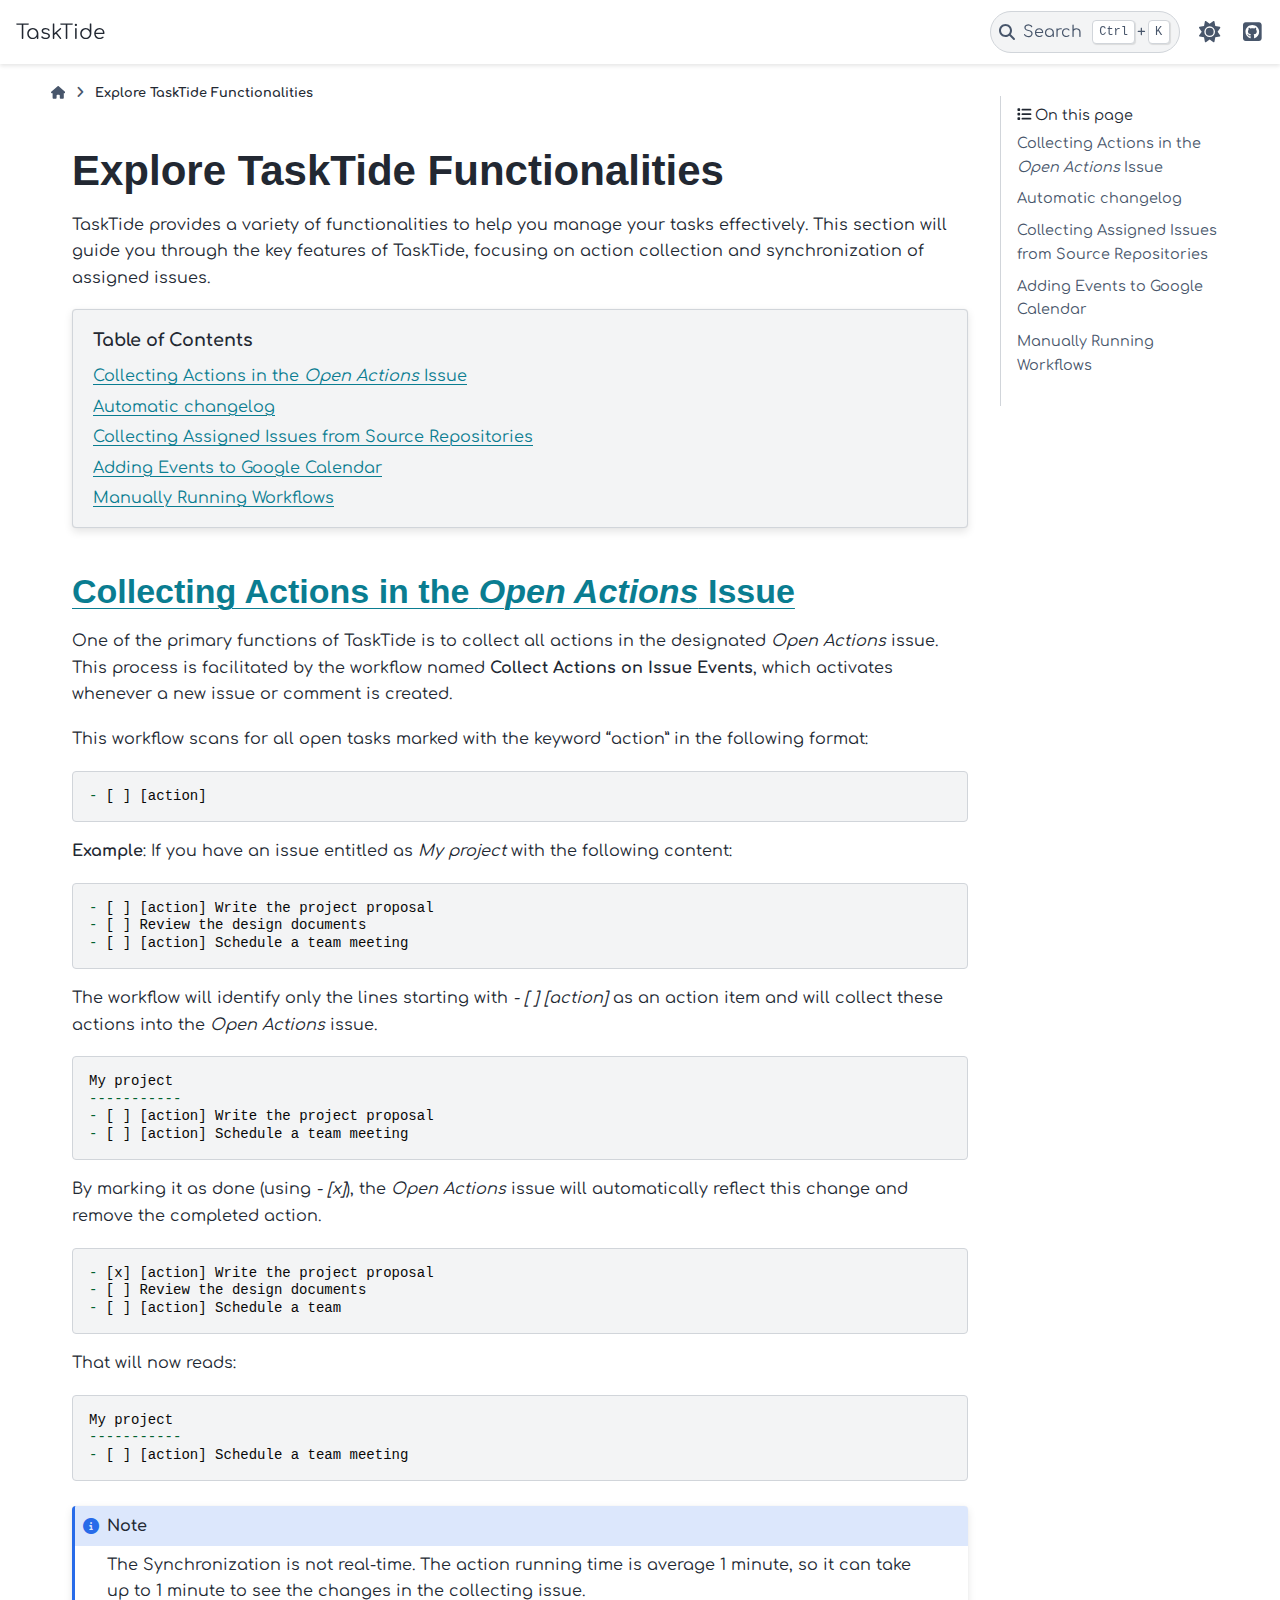
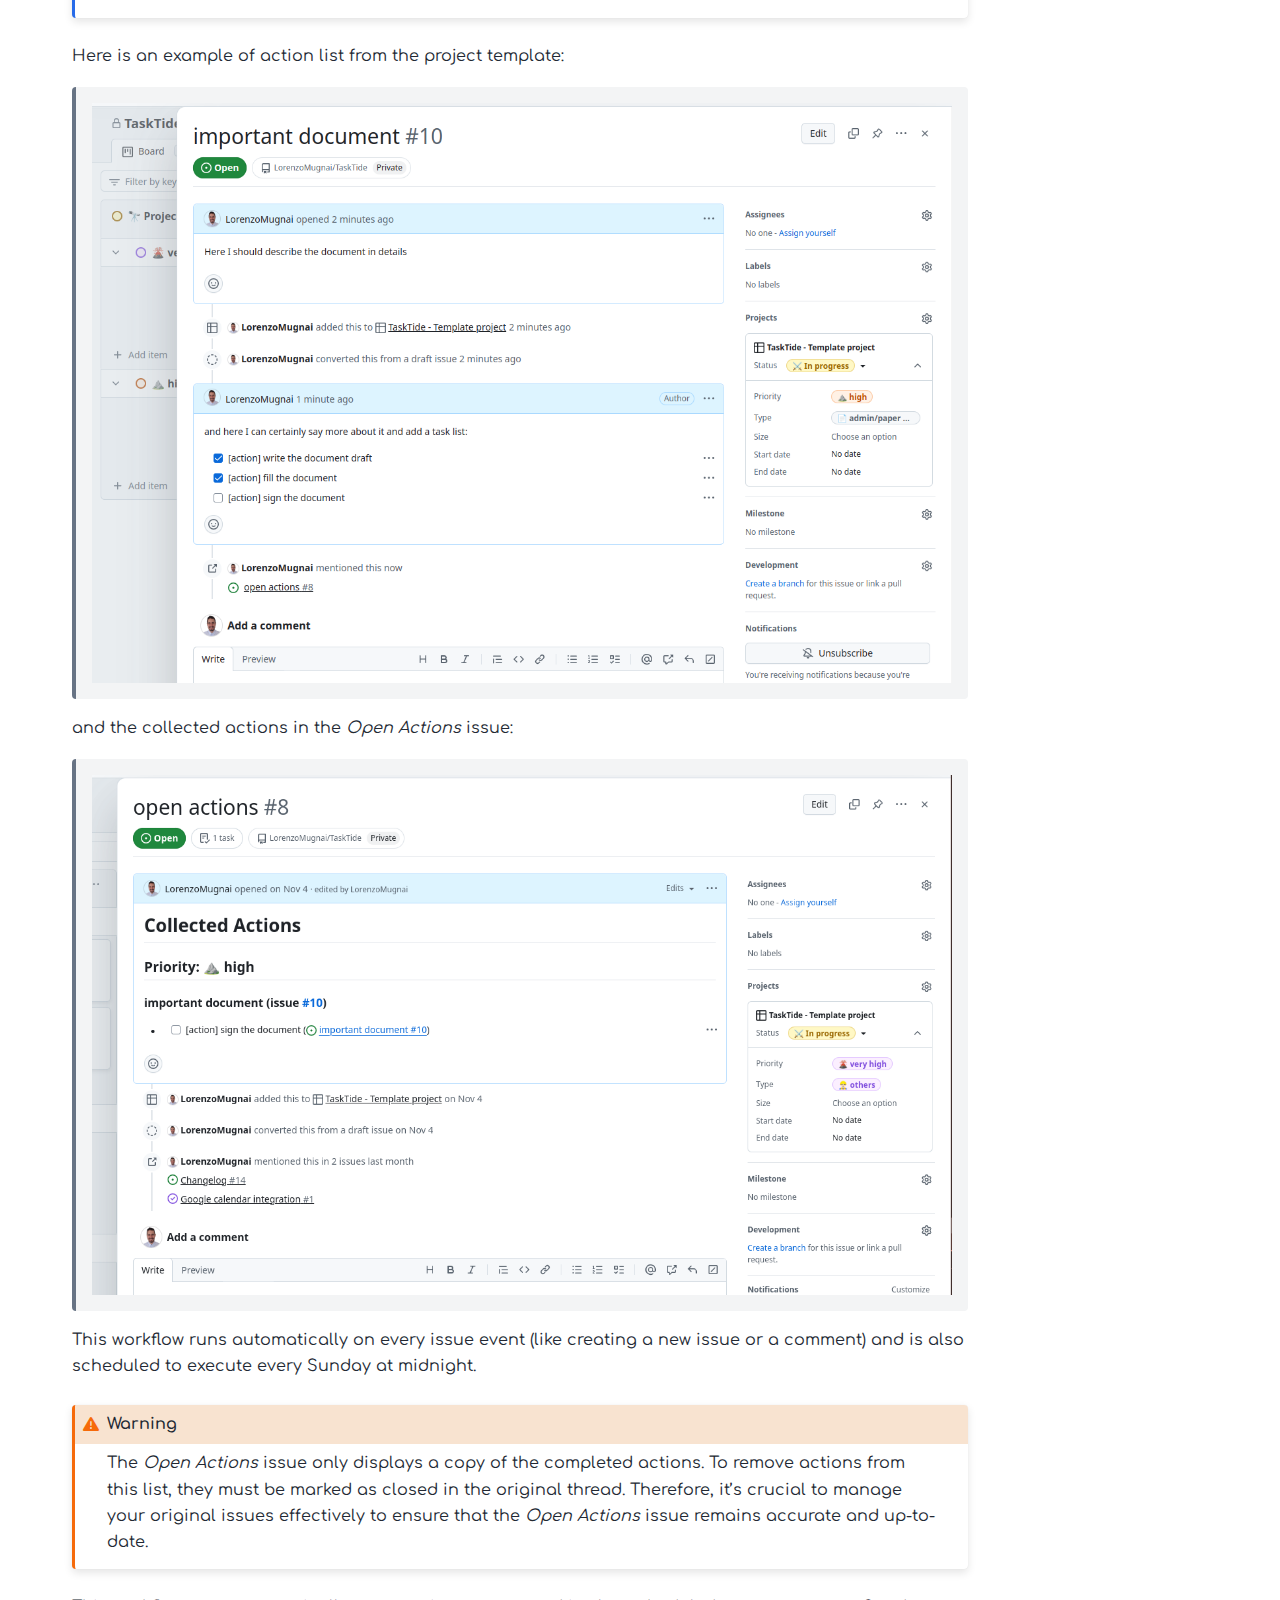
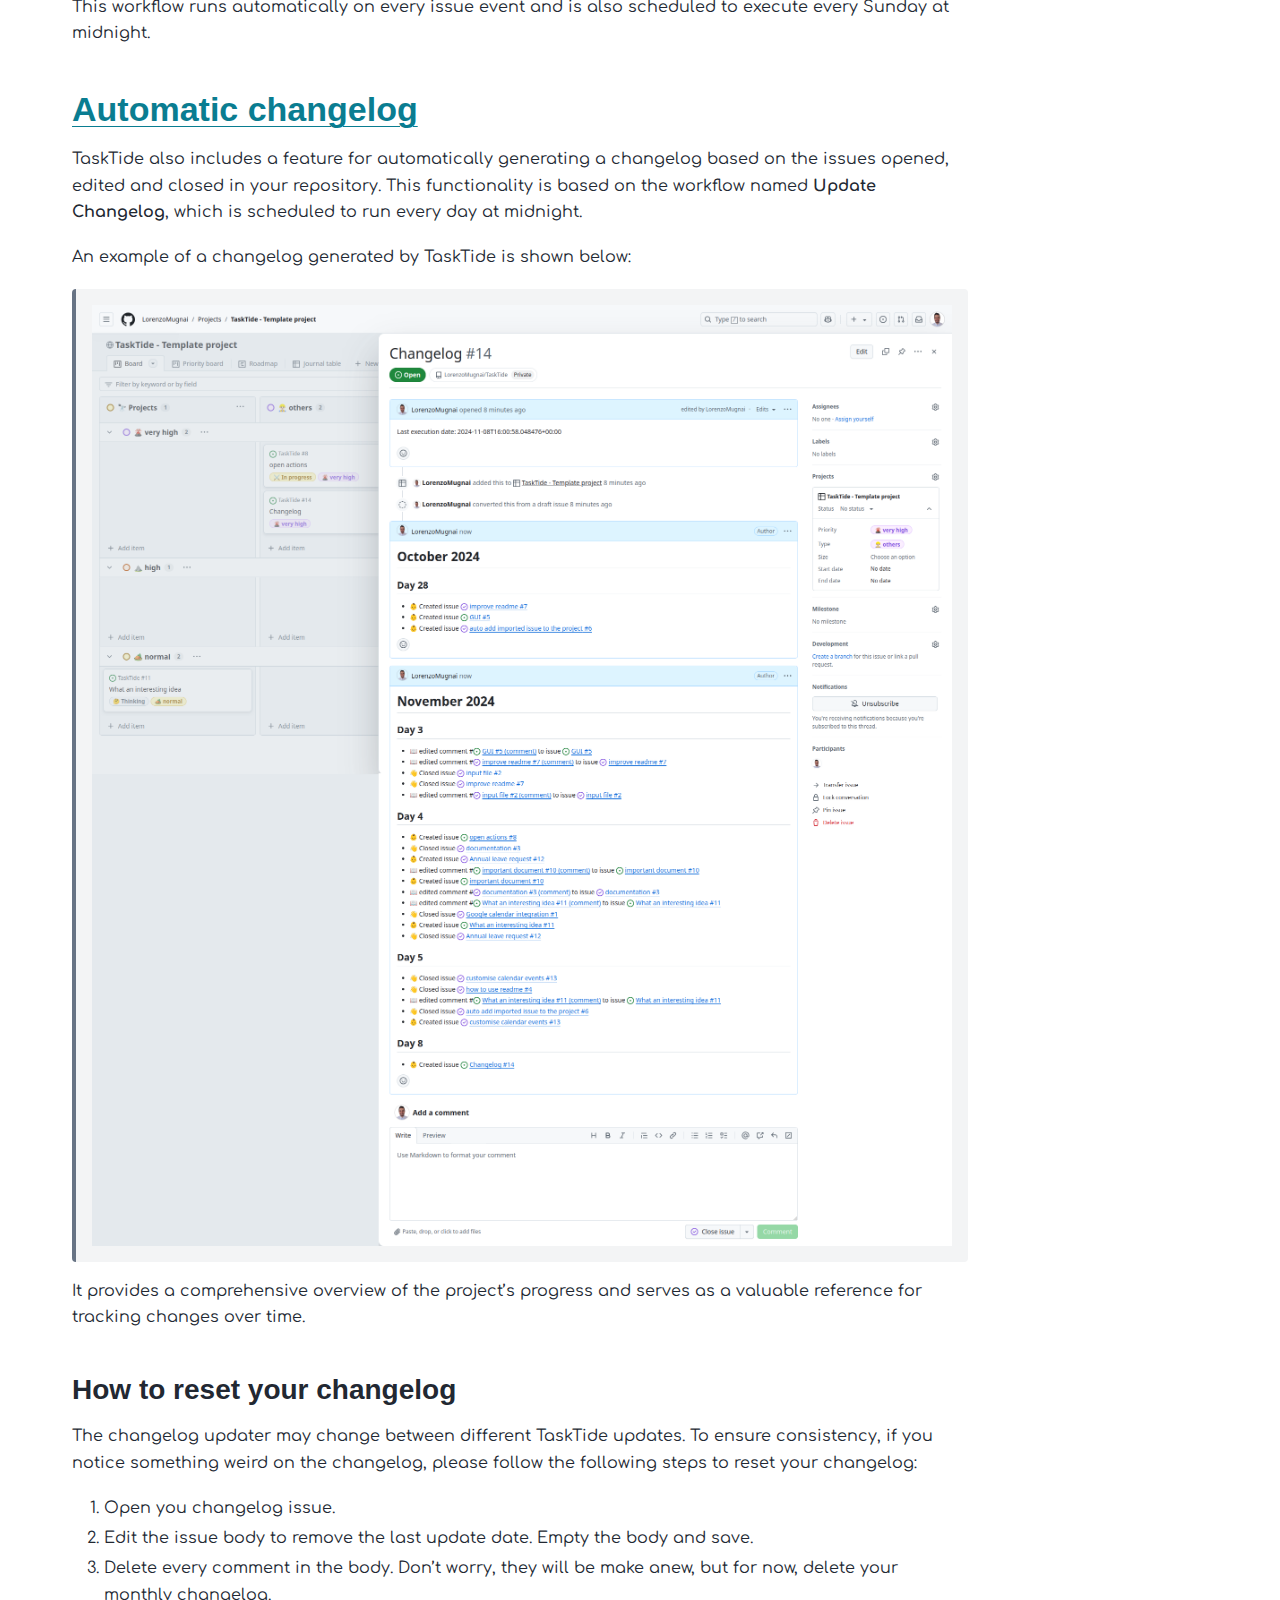
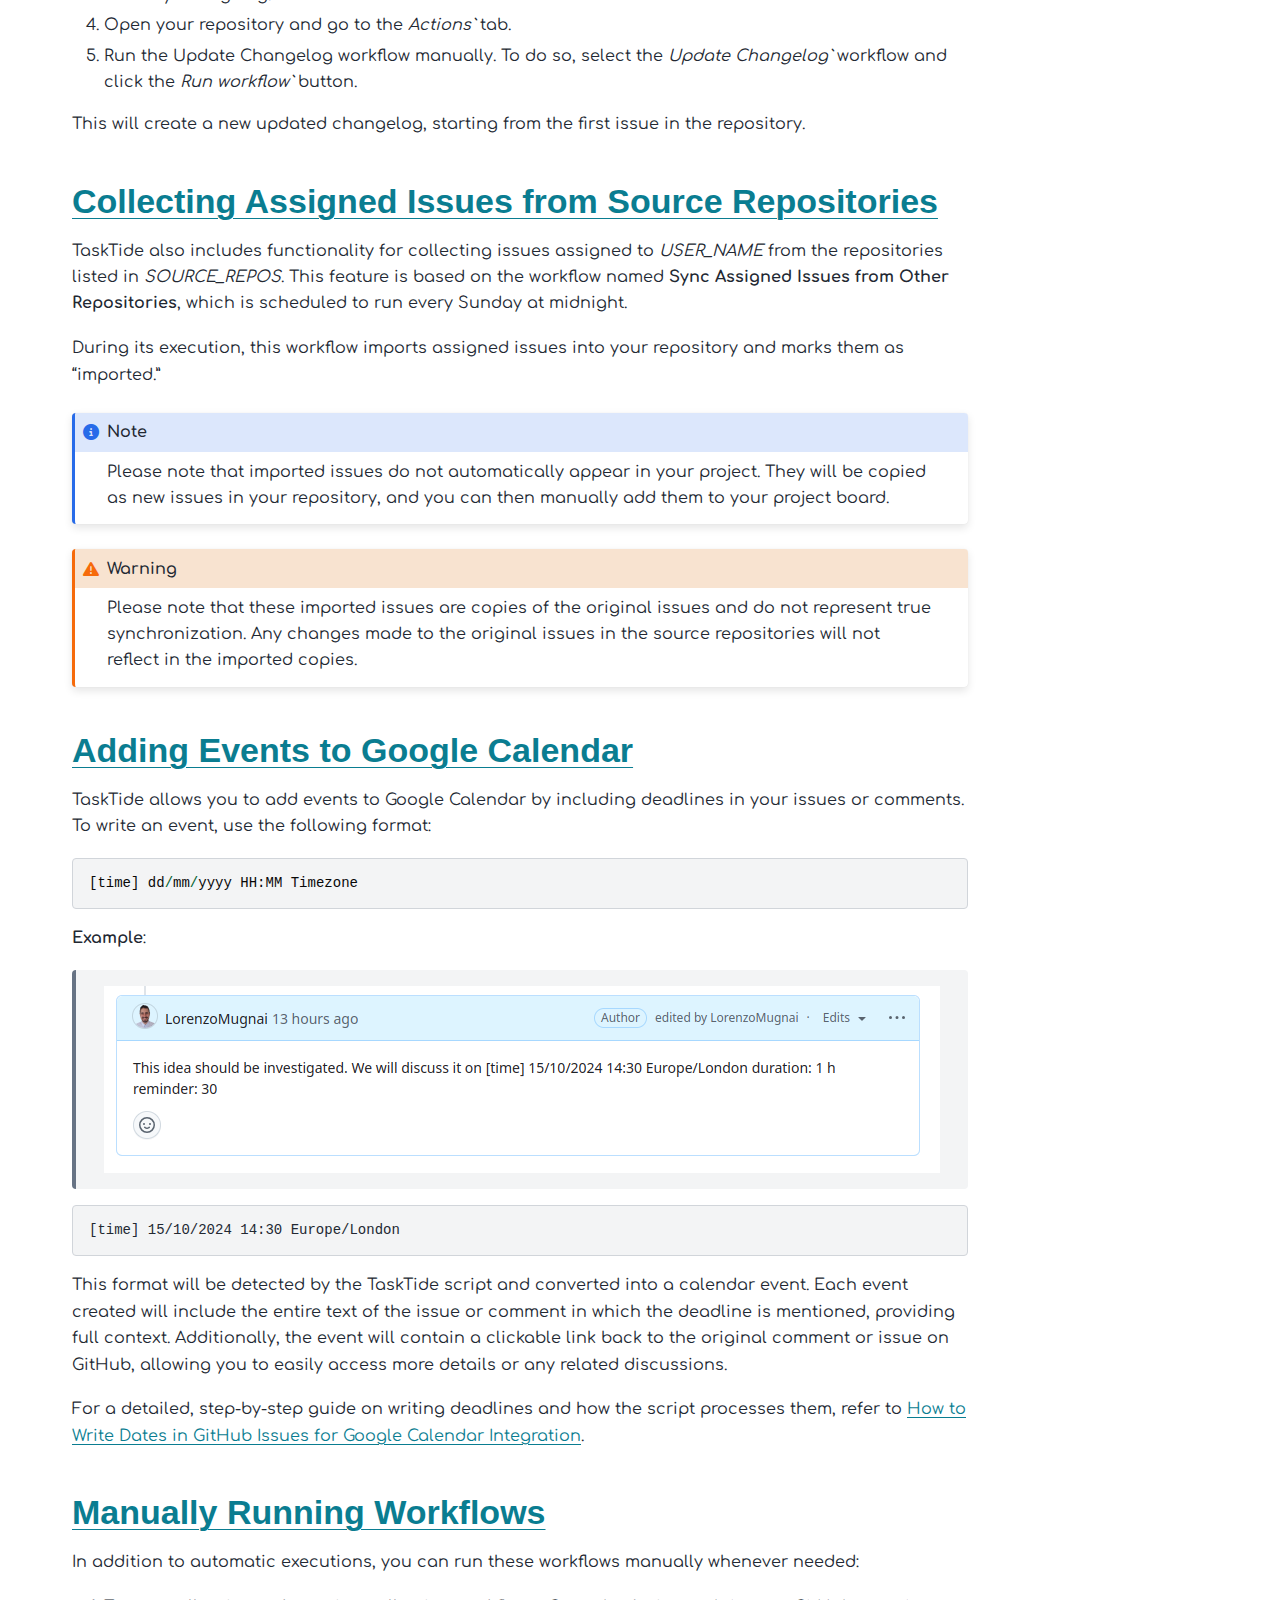
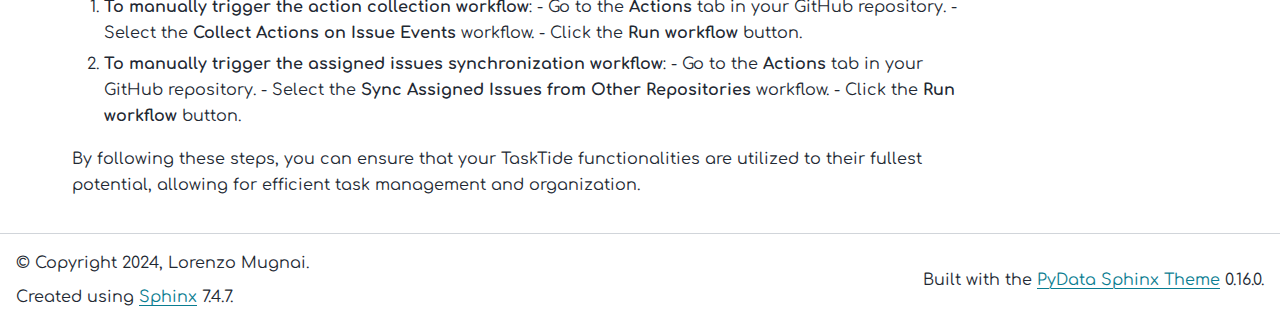
==== actions_guide.html @ f9a0988d "deploy: 6f501244f3a82d67077234379e9b4ccf647a99b9" ====
<!DOCTYPE html>


<html lang="en" data-content_root="./" data-theme="light">

  <head>
    <meta charset="utf-8" />
    <meta name="viewport" content="width=device-width, initial-scale=1.0" /><meta name="viewport" content="width=device-width, initial-scale=1" />

    <title>Explore TaskTide Functionalities &#8212; TaskTide</title>
  
  
  
  <script data-cfasync="false">
    document.documentElement.dataset.mode = localStorage.getItem("mode") || "light";
    document.documentElement.dataset.theme = localStorage.getItem("theme") || "light";
  </script>
  <!-- 
    this give us a css class that will be invisible only if js is disabled 
  -->
  <noscript>
    <style>
      .pst-js-only { display: none !important; }

    </style>
  </noscript>
  
  <!-- Loaded before other Sphinx assets -->
  <link href="_static/styles/theme.css?digest=26a4bc78f4c0ddb94549" rel="stylesheet" />
<link href="_static/styles/pydata-sphinx-theme.css?digest=26a4bc78f4c0ddb94549" rel="stylesheet" />

    <link rel="stylesheet" type="text/css" href="_static/pygments.css?v=a746c00c" />
    <link rel="stylesheet" type="text/css" href="_static/copybutton.css?v=76b2166b" />
    <link rel="stylesheet" type="text/css" href="_static/sphinx-design.min.css?v=95c83b7e" />
    <link rel="stylesheet" type="text/css" href="https://cdnjs.cloudflare.com/ajax/libs/font-awesome/5.15.4/css/all.min.css" />
    <link rel="stylesheet" type="text/css" href="https://fonts.googleapis.com/css2?family=Comfortaa:wght@400;700&display=swap" />
    <link rel="stylesheet" type="text/css" href="_static/css/custom.css?v=a6f6fc7c" />
  
  <!-- So that users can add custom icons -->
  <script src="_static/scripts/fontawesome.js?digest=26a4bc78f4c0ddb94549"></script>
  <!-- Pre-loaded scripts that we'll load fully later -->
  <link rel="preload" as="script" href="_static/scripts/bootstrap.js?digest=26a4bc78f4c0ddb94549" />
<link rel="preload" as="script" href="_static/scripts/pydata-sphinx-theme.js?digest=26a4bc78f4c0ddb94549" />

    <script src="_static/documentation_options.js?v=7f41d439"></script>
    <script src="_static/doctools.js?v=9a2dae69"></script>
    <script src="_static/sphinx_highlight.js?v=dc90522c"></script>
    <script src="_static/clipboard.min.js?v=a7894cd8"></script>
    <script src="_static/copybutton.js?v=f281be69"></script>
    <script src="_static/design-tabs.js?v=f930bc37"></script>
    <script>DOCUMENTATION_OPTIONS.pagename = 'actions_guide';</script>
    <link rel="icon" href="_static/tasktide.ico"/>
    <link rel="index" title="Index" href="genindex.html" />
    <link rel="search" title="Search" href="search.html" />
  <meta name="viewport" content="width=device-width, initial-scale=1"/>
  <meta name="docsearch:language" content="en"/>
  <meta name="docsearch:version" content="" />
  </head>
  
  
  <body data-bs-spy="scroll" data-bs-target=".bd-toc-nav" data-offset="180" data-bs-root-margin="0px 0px -60%" data-default-mode="light">

  
  
  <div id="pst-skip-link" class="skip-link d-print-none"><a href="#main-content">Skip to main content</a></div>
  
  <div id="pst-scroll-pixel-helper"></div>
  
  <button type="button" class="btn rounded-pill" id="pst-back-to-top">
    <i class="fa-solid fa-arrow-up"></i>Back to top</button>

  
  <dialog id="pst-search-dialog">
    
<form class="bd-search d-flex align-items-center"
      action="search.html"
      method="get">
  <i class="fa-solid fa-magnifying-glass"></i>
  <input type="search"
         class="form-control"
         name="q"
         placeholder="Search the docs ..."
         aria-label="Search the docs ..."
         autocomplete="off"
         autocorrect="off"
         autocapitalize="off"
         spellcheck="false"/>
  <span class="search-button__kbd-shortcut"><kbd class="kbd-shortcut__modifier">Ctrl</kbd>+<kbd>K</kbd></span>
</form>
  </dialog>

  <div class="pst-async-banner-revealer d-none">
  <aside id="bd-header-version-warning" class="d-none d-print-none" aria-label="Version warning"></aside>
</div>

  
    <header class="bd-header navbar navbar-expand-lg bd-navbar d-print-none">
<div class="bd-header__inner bd-page-width">
  <button class="pst-navbar-icon sidebar-toggle primary-toggle" aria-label="Site navigation">
    <span class="fa-solid fa-bars"></span>
  </button>
  
  
  <div class="col-lg-3 navbar-header-items__start">
    
      <div class="navbar-item">

  
    
  

<a class="navbar-brand logo" href="index.html">
  
  
  
  
  
  
    <p class="title logo__title">TaskTide</p>
  
</a></div>
    
  </div>
  
  <div class="col-lg-9 navbar-header-items">
    
    <div class="me-auto navbar-header-items__center">
      
        <div class="navbar-item">
<nav>
  <ul class="bd-navbar-elements navbar-nav">
    
  </ul>
</nav></div>
      
    </div>
    
    
    <div class="navbar-header-items__end">
      
        <div class="navbar-item navbar-persistent--container">
          

<button class="btn search-button-field search-button__button pst-js-only" title="Search" aria-label="Search" data-bs-placement="bottom" data-bs-toggle="tooltip">
 <i class="fa-solid fa-magnifying-glass"></i>
 <span class="search-button__default-text">Search</span>
 <span class="search-button__kbd-shortcut"><kbd class="kbd-shortcut__modifier">Ctrl</kbd>+<kbd class="kbd-shortcut__modifier">K</kbd></span>
</button>
        </div>
      
      
        <div class="navbar-item">

<button class="btn btn-sm nav-link pst-navbar-icon theme-switch-button pst-js-only" aria-label="Color mode" data-bs-title="Color mode"  data-bs-placement="bottom" data-bs-toggle="tooltip">
  <i class="theme-switch fa-solid fa-sun                fa-lg" data-mode="light" title="Light"></i>
  <i class="theme-switch fa-solid fa-moon               fa-lg" data-mode="dark"  title="Dark"></i>
  <i class="theme-switch fa-solid fa-circle-half-stroke fa-lg" data-mode="auto"  title="System Settings"></i>
</button></div>
      
        <div class="navbar-item"><ul class="navbar-icon-links"
    aria-label="Icon Links">
        <li class="nav-item">
          
          
          
          
          
          
          
          
          <a href="https://github.com/LorenzoMugnai/TaskTide/tree/master" title="GitHub" class="nav-link pst-navbar-icon" rel="noopener" target="_blank" data-bs-toggle="tooltip" data-bs-placement="bottom"><i class="fab fa-github-square fa-lg" aria-hidden="true"></i>
            <span class="sr-only">GitHub</span></a>
        </li>
</ul></div>
      
    </div>
    
  </div>
  
  
    <div class="navbar-persistent--mobile">

<button class="btn search-button-field search-button__button pst-js-only" title="Search" aria-label="Search" data-bs-placement="bottom" data-bs-toggle="tooltip">
 <i class="fa-solid fa-magnifying-glass"></i>
 <span class="search-button__default-text">Search</span>
 <span class="search-button__kbd-shortcut"><kbd class="kbd-shortcut__modifier">Ctrl</kbd>+<kbd class="kbd-shortcut__modifier">K</kbd></span>
</button>
    </div>
  

  
    <button class="pst-navbar-icon sidebar-toggle secondary-toggle" aria-label="On this page">
      <span class="fa-solid fa-outdent"></span>
    </button>
  
</div>

    </header>
  

  <div class="bd-container">
    <div class="bd-container__inner bd-page-width">
      
      
      
        
      
      <dialog id="pst-primary-sidebar-modal"></dialog>
      <div id="pst-primary-sidebar" class="bd-sidebar-primary bd-sidebar hide-on-wide">
        

  
  <div class="sidebar-header-items sidebar-primary__section">
    
    
      <div class="sidebar-header-items__center">
        
          
          
            <div class="navbar-item">
<nav>
  <ul class="bd-navbar-elements navbar-nav">
    
  </ul>
</nav></div>
          
        
      </div>
    
    
    
      <div class="sidebar-header-items__end">
        
          <div class="navbar-item">

<button class="btn btn-sm nav-link pst-navbar-icon theme-switch-button pst-js-only" aria-label="Color mode" data-bs-title="Color mode"  data-bs-placement="bottom" data-bs-toggle="tooltip">
  <i class="theme-switch fa-solid fa-sun                fa-lg" data-mode="light" title="Light"></i>
  <i class="theme-switch fa-solid fa-moon               fa-lg" data-mode="dark"  title="Dark"></i>
  <i class="theme-switch fa-solid fa-circle-half-stroke fa-lg" data-mode="auto"  title="System Settings"></i>
</button></div>
        
          <div class="navbar-item"><ul class="navbar-icon-links"
    aria-label="Icon Links">
        <li class="nav-item">
          
          
          
          
          
          
          
          
          <a href="https://github.com/LorenzoMugnai/TaskTide/tree/master" title="GitHub" class="nav-link pst-navbar-icon" rel="noopener" target="_blank" data-bs-toggle="tooltip" data-bs-placement="bottom"><i class="fab fa-github-square fa-lg" aria-hidden="true"></i>
            <span class="sr-only">GitHub</span></a>
        </li>
</ul></div>
        
      </div>
    
  </div>
  
  
  <div class="sidebar-primary-items__end sidebar-primary__section">
  </div>
  
  <div id="rtd-footer-container"></div>


      </div>
      
      <main id="main-content" class="bd-main" role="main">
        
        
          <div class="bd-content">
            <div class="bd-article-container">
              
              <div class="bd-header-article d-print-none">
<div class="header-article-items header-article__inner">
  
    <div class="header-article-items__start">
      
        <div class="header-article-item">

<nav aria-label="Breadcrumb" class="d-print-none">
  <ul class="bd-breadcrumbs">
    
    <li class="breadcrumb-item breadcrumb-home">
      <a href="index.html" class="nav-link" aria-label="Home">
        <i class="fa-solid fa-home"></i>
      </a>
    </li>
    <li class="breadcrumb-item active" aria-current="page"><span class="ellipsis">Explore TaskTide Functionalities</span></li>
  </ul>
</nav>
</div>
      
    </div>
  
  
</div>
</div>
              
              
              
                
<div id="searchbox"></div>
                <article class="bd-article">
                  
  <section id="explore-tasktide-functionalities">
<span id="actions-guide"></span><h1>Explore TaskTide Functionalities<a class="headerlink" href="#explore-tasktide-functionalities" title="Link to this heading">#</a></h1>
<p>TaskTide provides a variety of functionalities to help you manage your tasks effectively. This section will guide you through the key features of TaskTide, focusing on action collection and synchronization of assigned issues.</p>
<nav class="contents local" id="table-of-contents">
<p class="topic-title">Table of Contents</p>
<ul class="simple">
<li><p><a class="reference internal" href="#collecting-actions-in-the-open-actions-issue" id="id1">Collecting Actions in the <cite>Open Actions</cite> Issue</a></p></li>
<li><p><a class="reference internal" href="#automatic-changelog" id="id2">Automatic changelog</a></p></li>
<li><p><a class="reference internal" href="#collecting-assigned-issues-from-source-repositories" id="id3">Collecting Assigned Issues from Source Repositories</a></p></li>
<li><p><a class="reference internal" href="#adding-events-to-google-calendar" id="id4">Adding Events to Google Calendar</a></p></li>
<li><p><a class="reference internal" href="#manually-running-workflows" id="id5">Manually Running Workflows</a></p></li>
</ul>
</nav>
<section id="collecting-actions-in-the-open-actions-issue">
<h2><a class="toc-backref" href="#id1" role="doc-backlink">Collecting Actions in the <cite>Open Actions</cite> Issue</a><a class="headerlink" href="#collecting-actions-in-the-open-actions-issue" title="Link to this heading">#</a></h2>
<p>One of the primary functions of TaskTide is to collect all actions in the designated <cite>Open Actions</cite> issue. This process is facilitated by the workflow named <strong>Collect Actions on Issue Events</strong>, which activates whenever a new issue or comment is created.</p>
<p>This workflow scans for all open tasks marked with the keyword “action” in the following format:</p>
<div class="highlight-default notranslate"><div class="highlight"><pre><span></span><span class="o">-</span> <span class="p">[</span> <span class="p">]</span> <span class="p">[</span><span class="n">action</span><span class="p">]</span>
</pre></div>
</div>
<p><strong>Example</strong>:
If you have an issue entitled as <cite>My project</cite> with the following content:</p>
<div class="highlight-default notranslate"><div class="highlight"><pre><span></span><span class="o">-</span> <span class="p">[</span> <span class="p">]</span> <span class="p">[</span><span class="n">action</span><span class="p">]</span> <span class="n">Write</span> <span class="n">the</span> <span class="n">project</span> <span class="n">proposal</span>
<span class="o">-</span> <span class="p">[</span> <span class="p">]</span> <span class="n">Review</span> <span class="n">the</span> <span class="n">design</span> <span class="n">documents</span>
<span class="o">-</span> <span class="p">[</span> <span class="p">]</span> <span class="p">[</span><span class="n">action</span><span class="p">]</span> <span class="n">Schedule</span> <span class="n">a</span> <span class="n">team</span> <span class="n">meeting</span>
</pre></div>
</div>
<p>The workflow will identify only the lines starting with <cite>- [ ] [action]</cite> as an action item and will collect these actions into the <cite>Open Actions</cite> issue.</p>
<div class="highlight-default notranslate"><div class="highlight"><pre><span></span><span class="n">My</span> <span class="n">project</span>
<span class="o">-----------</span>
<span class="o">-</span> <span class="p">[</span> <span class="p">]</span> <span class="p">[</span><span class="n">action</span><span class="p">]</span> <span class="n">Write</span> <span class="n">the</span> <span class="n">project</span> <span class="n">proposal</span>
<span class="o">-</span> <span class="p">[</span> <span class="p">]</span> <span class="p">[</span><span class="n">action</span><span class="p">]</span> <span class="n">Schedule</span> <span class="n">a</span> <span class="n">team</span> <span class="n">meeting</span>
</pre></div>
</div>
<p>By marking it as done (using <cite>- [x]</cite>), the <cite>Open Actions</cite> issue will automatically reflect this change and remove the completed action.</p>
<div class="highlight-default notranslate"><div class="highlight"><pre><span></span><span class="o">-</span> <span class="p">[</span><span class="n">x</span><span class="p">]</span> <span class="p">[</span><span class="n">action</span><span class="p">]</span> <span class="n">Write</span> <span class="n">the</span> <span class="n">project</span> <span class="n">proposal</span>
<span class="o">-</span> <span class="p">[</span> <span class="p">]</span> <span class="n">Review</span> <span class="n">the</span> <span class="n">design</span> <span class="n">documents</span>
<span class="o">-</span> <span class="p">[</span> <span class="p">]</span> <span class="p">[</span><span class="n">action</span><span class="p">]</span> <span class="n">Schedule</span> <span class="n">a</span> <span class="n">team</span>
</pre></div>
</div>
<p>That will now reads:</p>
<div class="highlight-default notranslate"><div class="highlight"><pre><span></span><span class="n">My</span> <span class="n">project</span>
<span class="o">-----------</span>
<span class="o">-</span> <span class="p">[</span> <span class="p">]</span> <span class="p">[</span><span class="n">action</span><span class="p">]</span> <span class="n">Schedule</span> <span class="n">a</span> <span class="n">team</span> <span class="n">meeting</span>
</pre></div>
</div>
<div class="admonition note">
<p class="admonition-title">Note</p>
<p>The Synchronization is not real-time. The action running time is average 1 minute, so it can take up to 1 minute to see the changes in the collecting issue.</p>
</div>
<p>Here is an example of action list from the project template:</p>
<blockquote>
<div><img alt="_images/action_list.png" class="align-center" src="_images/action_list.png" />
</div></blockquote>
<p>and the collected actions in the <cite>Open Actions</cite> issue:</p>
<blockquote>
<div><img alt="_images/collected_actions.png" class="align-center" src="_images/collected_actions.png" />
</div></blockquote>
<p>This workflow runs automatically on every issue event (like creating a new issue or a comment) and is also scheduled to execute every Sunday at midnight.</p>
<div class="admonition warning">
<p class="admonition-title">Warning</p>
<p>The <cite>Open Actions</cite> issue only displays a copy of the completed actions. To remove actions from this list, they must be marked as closed in the original thread. Therefore, it’s crucial to manage your original issues effectively to ensure that the <cite>Open Actions</cite> issue remains accurate and up-to-date.</p>
</div>
<p>This workflow runs automatically on every issue event and is also scheduled to execute every Sunday at midnight.</p>
</section>
<section id="automatic-changelog">
<h2><a class="toc-backref" href="#id2" role="doc-backlink">Automatic changelog</a><a class="headerlink" href="#automatic-changelog" title="Link to this heading">#</a></h2>
<p>TaskTide also includes a feature for automatically generating a changelog based on the issues opened, edited and closed in your repository.
This functionality is based on the workflow named <strong>Update Changelog</strong>, which is scheduled to run every day at midnight.</p>
<p>An example of a changelog generated by TaskTide is shown below:</p>
<blockquote>
<div><img alt="_images/changelog.png" class="align-center" src="_images/changelog.png" />
</div></blockquote>
<p>It provides a comprehensive overview of the project’s progress and serves as a valuable reference for tracking changes over time.</p>
<section id="how-to-reset-your-changelog">
<h3>How to reset your changelog<a class="headerlink" href="#how-to-reset-your-changelog" title="Link to this heading">#</a></h3>
<p>The changelog updater may change between different TaskTide updates. To ensure consistency, if you notice something weird on the changelog, please follow the following steps to reset your changelog:</p>
<ol class="arabic simple">
<li><p>Open you changelog issue.</p></li>
<li><p>Edit the issue body to remove the last update date. Empty the body and save.</p></li>
<li><p>Delete every comment in the body. Don’t worry, they will be make anew, but for now, delete your monthly changelog.</p></li>
<li><p>Open your repository and go to the <cite>Actions`</cite> tab.</p></li>
<li><p>Run the Update Changelog workflow manually. To do so, select the <cite>Update Changelog`</cite> workflow and click the <cite>Run workflow`</cite> button.</p></li>
</ol>
<p>This will create a new updated changelog, starting from the first issue in the repository.</p>
</section>
</section>
<section id="collecting-assigned-issues-from-source-repositories">
<h2><a class="toc-backref" href="#id3" role="doc-backlink">Collecting Assigned Issues from Source Repositories</a><a class="headerlink" href="#collecting-assigned-issues-from-source-repositories" title="Link to this heading">#</a></h2>
<p>TaskTide also includes functionality for collecting issues assigned to <cite>USER_NAME</cite> from the repositories listed in <cite>SOURCE_REPOS</cite>. This feature is based on the workflow named <strong>Sync Assigned Issues from Other Repositories</strong>, which is scheduled to run every Sunday at midnight.</p>
<p>During its execution, this workflow imports assigned issues into your repository and marks them as “imported.”</p>
<div class="admonition note">
<p class="admonition-title">Note</p>
<p>Please note that imported issues do not automatically appear in your project. They will be copied as new issues in your repository, and you can then manually add them to your project board.</p>
</div>
<div class="admonition warning">
<p class="admonition-title">Warning</p>
<p>Please note that these imported issues are copies of the original issues and do not represent true synchronization. Any changes made to the original issues in the source repositories will not reflect in the imported copies.</p>
</div>
</section>
<section id="adding-events-to-google-calendar">
<h2><a class="toc-backref" href="#id4" role="doc-backlink">Adding Events to Google Calendar</a><a class="headerlink" href="#adding-events-to-google-calendar" title="Link to this heading">#</a></h2>
<p>TaskTide allows you to add events to Google Calendar by including deadlines in your issues or comments. To write an event, use the following format:</p>
<div class="highlight-default notranslate"><div class="highlight"><pre><span></span><span class="p">[</span><span class="n">time</span><span class="p">]</span> <span class="n">dd</span><span class="o">/</span><span class="n">mm</span><span class="o">/</span><span class="n">yyyy</span> <span class="n">HH</span><span class="p">:</span><span class="n">MM</span> <span class="n">Timezone</span>
</pre></div>
</div>
<p><strong>Example</strong>:</p>
<blockquote>
<div><img alt="_images/event.png" class="align-center" src="_images/event.png" />
</div></blockquote>
<div class="highlight-text notranslate"><div class="highlight"><pre><span></span>[time] 15/10/2024 14:30 Europe/London
</pre></div>
</div>
<p>This format will be detected by the TaskTide script and converted into a calendar event. Each event created will include the entire text of the issue or comment in which the deadline is mentioned, providing full context. Additionally, the event will contain a clickable link back to the original comment or issue on GitHub, allowing you to easily access more details or any related discussions.</p>
<p>For a detailed, step-by-step guide on writing deadlines and how the script processes them, refer to <a class="reference internal" href="calendar_integration.html#writing-dates-in-issues"><span class="std std-ref">How to Write Dates in GitHub Issues for Google Calendar Integration</span></a>.</p>
</section>
<section id="manually-running-workflows">
<h2><a class="toc-backref" href="#id5" role="doc-backlink">Manually Running Workflows</a><a class="headerlink" href="#manually-running-workflows" title="Link to this heading">#</a></h2>
<p>In addition to automatic executions, you can run these workflows manually whenever needed:</p>
<ol class="arabic simple">
<li><p><strong>To manually trigger the action collection workflow</strong>:
- Go to the <strong>Actions</strong> tab in your GitHub repository.
- Select the <strong>Collect Actions on Issue Events</strong> workflow.
- Click the <strong>Run workflow</strong> button.</p></li>
<li><p><strong>To manually trigger the assigned issues synchronization workflow</strong>:
- Go to the <strong>Actions</strong> tab in your GitHub repository.
- Select the <strong>Sync Assigned Issues from Other Repositories</strong> workflow.
- Click the <strong>Run workflow</strong> button.</p></li>
</ol>
<p>By following these steps, you can ensure that your TaskTide functionalities are utilized to their fullest potential, allowing for efficient task management and organization.</p>
</section>
</section>


                </article>
              
              
              
              
              
                <footer class="prev-next-footer d-print-none">
                  
<div class="prev-next-area">
</div>
                </footer>
              
            </div>
            
            
              
                <dialog id="pst-secondary-sidebar-modal"></dialog>
                <div id="pst-secondary-sidebar" class="bd-sidebar-secondary bd-toc"><div class="sidebar-secondary-items sidebar-secondary__inner">


  <div class="sidebar-secondary-item">
<div
    id="pst-page-navigation-heading-2"
    class="page-toc tocsection onthispage">
    <i class="fa-solid fa-list"></i> On this page
  </div>
  <nav class="bd-toc-nav page-toc" aria-labelledby="pst-page-navigation-heading-2">
    <ul class="visible nav section-nav flex-column">
<li class="toc-h2 nav-item toc-entry"><a class="reference internal nav-link" href="#collecting-actions-in-the-open-actions-issue">Collecting Actions in the <cite>Open Actions</cite> Issue</a></li>
<li class="toc-h2 nav-item toc-entry"><a class="reference internal nav-link" href="#automatic-changelog">Automatic changelog</a><ul class="nav section-nav flex-column">
<li class="toc-h3 nav-item toc-entry"><a class="reference internal nav-link" href="#how-to-reset-your-changelog">How to reset your changelog</a></li>
</ul>
</li>
<li class="toc-h2 nav-item toc-entry"><a class="reference internal nav-link" href="#collecting-assigned-issues-from-source-repositories">Collecting Assigned Issues from Source Repositories</a></li>
<li class="toc-h2 nav-item toc-entry"><a class="reference internal nav-link" href="#adding-events-to-google-calendar">Adding Events to Google Calendar</a></li>
<li class="toc-h2 nav-item toc-entry"><a class="reference internal nav-link" href="#manually-running-workflows">Manually Running Workflows</a></li>
</ul>
  </nav></div>

</div></div>
              
            
          </div>
          <footer class="bd-footer-content">
            
          </footer>
        
      </main>
    </div>
  </div>
  
  <!-- Scripts loaded after <body> so the DOM is not blocked -->
  <script defer src="_static/scripts/bootstrap.js?digest=26a4bc78f4c0ddb94549"></script>
<script defer src="_static/scripts/pydata-sphinx-theme.js?digest=26a4bc78f4c0ddb94549"></script>

  <footer class="bd-footer">
<div class="bd-footer__inner bd-page-width">
  
    <div class="footer-items__start">
      
        <div class="footer-item">

  <p class="copyright">
    
      © Copyright 2024, Lorenzo Mugnai.
      <br/>
    
  </p>
</div>
      
        <div class="footer-item">

  <p class="sphinx-version">
    Created using <a href="https://www.sphinx-doc.org/">Sphinx</a> 7.4.7.
    <br/>
  </p>
</div>
      
    </div>
  
  
  
    <div class="footer-items__end">
      
        <div class="footer-item">
<p class="theme-version">
  Built with the <a href="https://pydata-sphinx-theme.readthedocs.io/en/stable/index.html">PyData Sphinx Theme</a> 0.16.0.
</p></div>
      
    </div>
  
</div>

  </footer>
  </body>
</html>
---- _static/styles/theme.css ----
/* Provided by Sphinx's 'basic' theme, and included in the final set of assets */
@import "../basic.css";
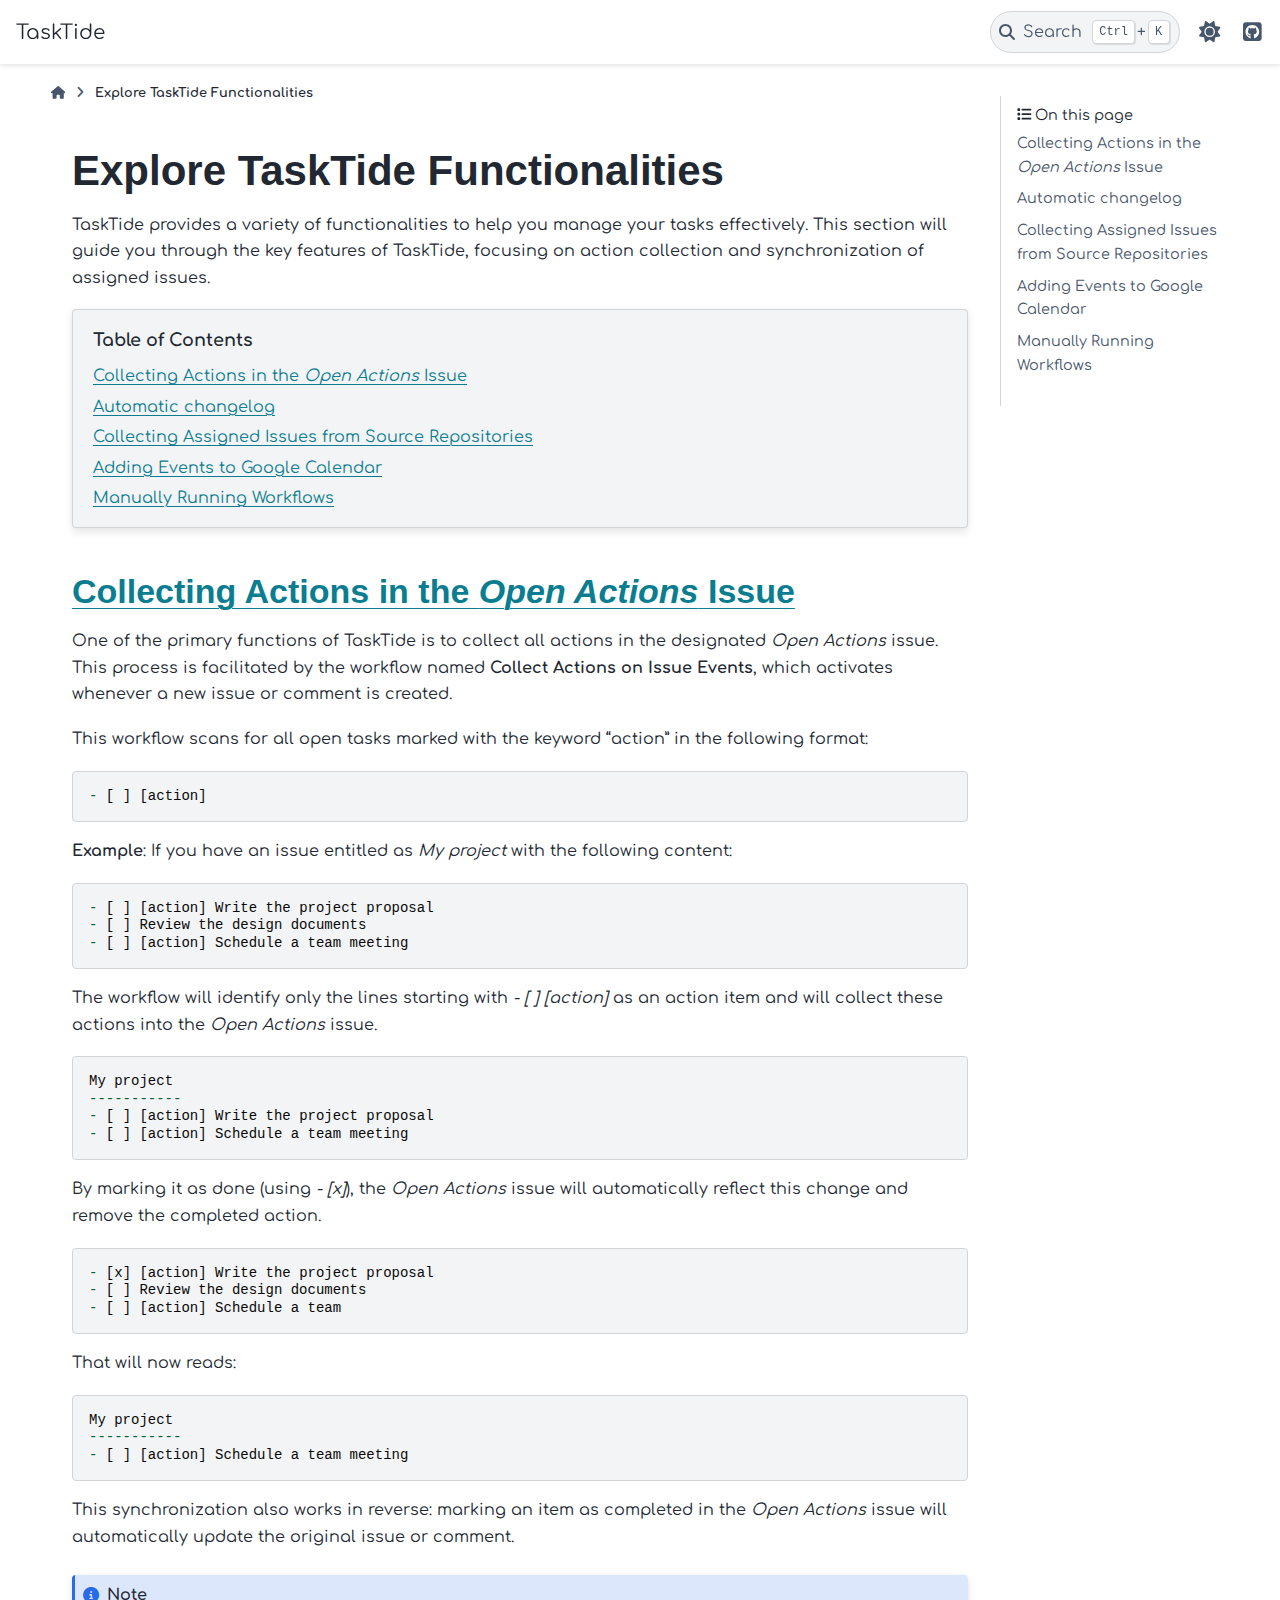
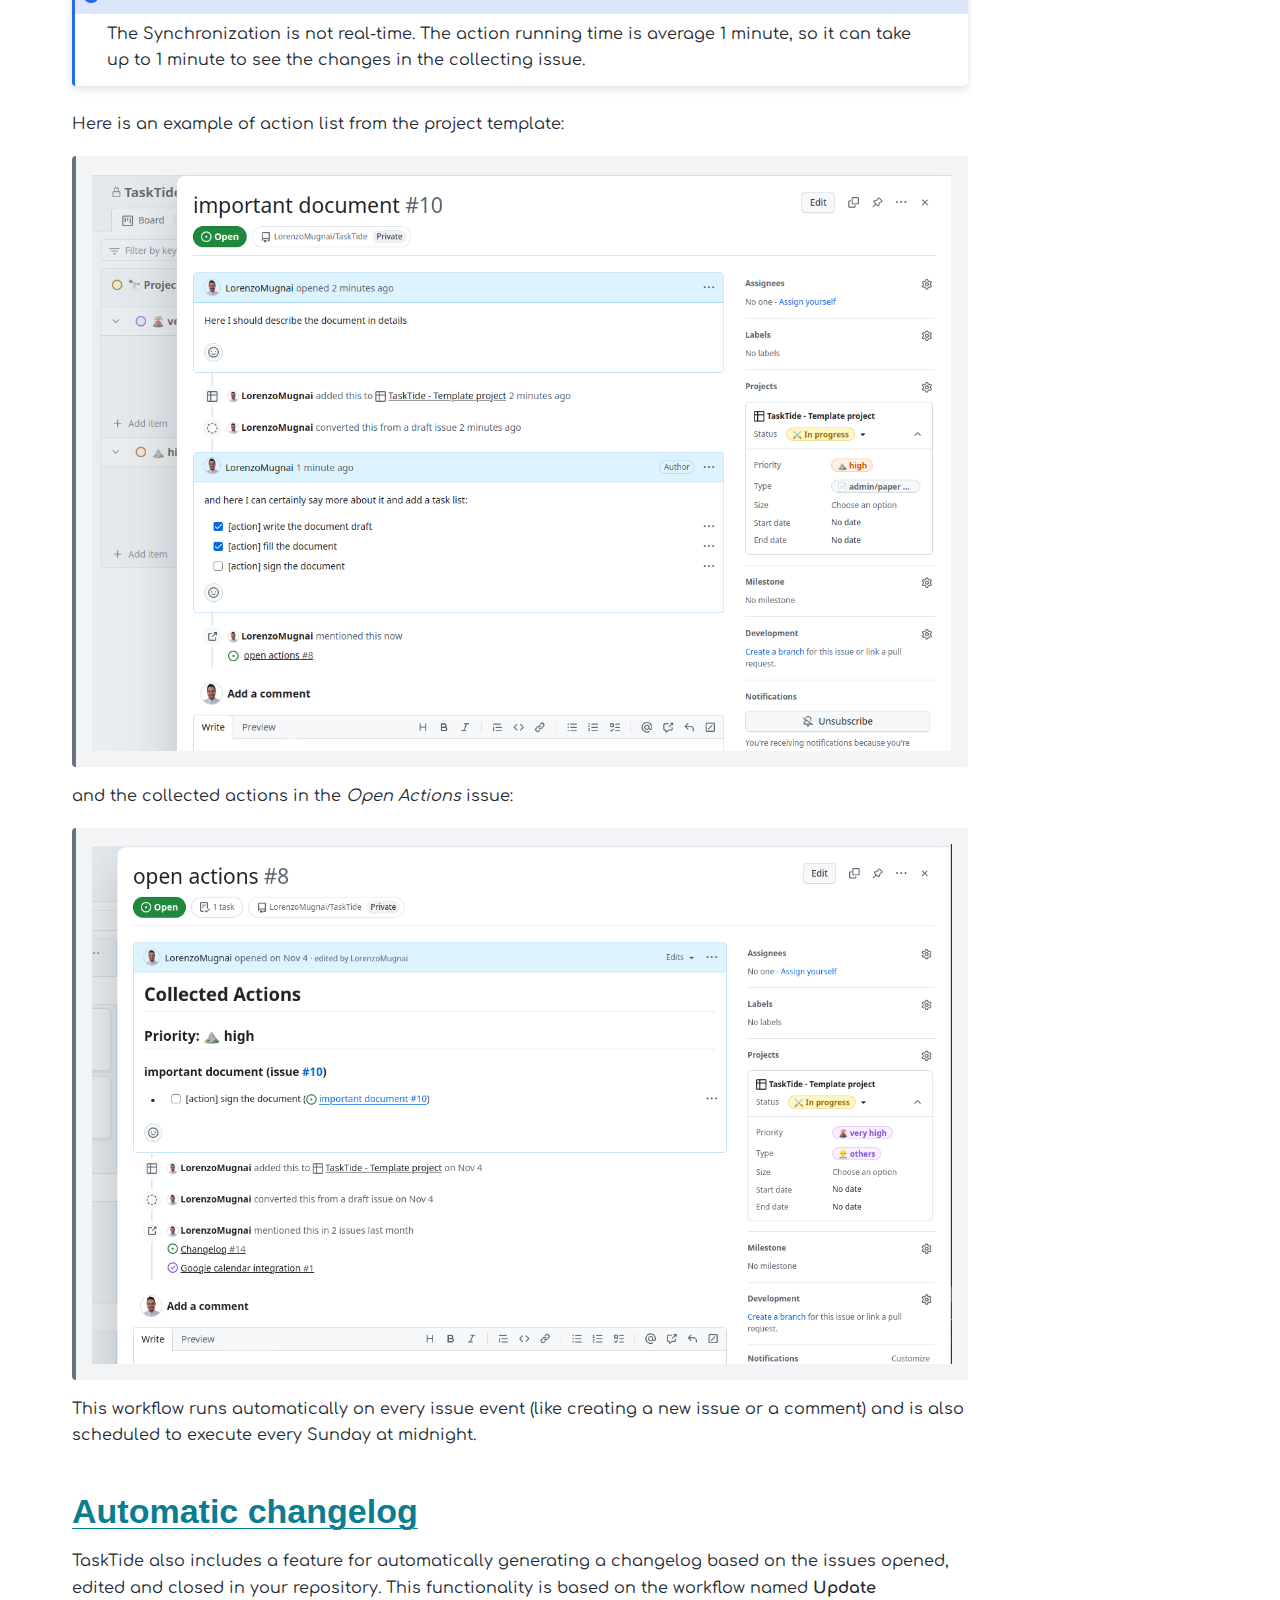
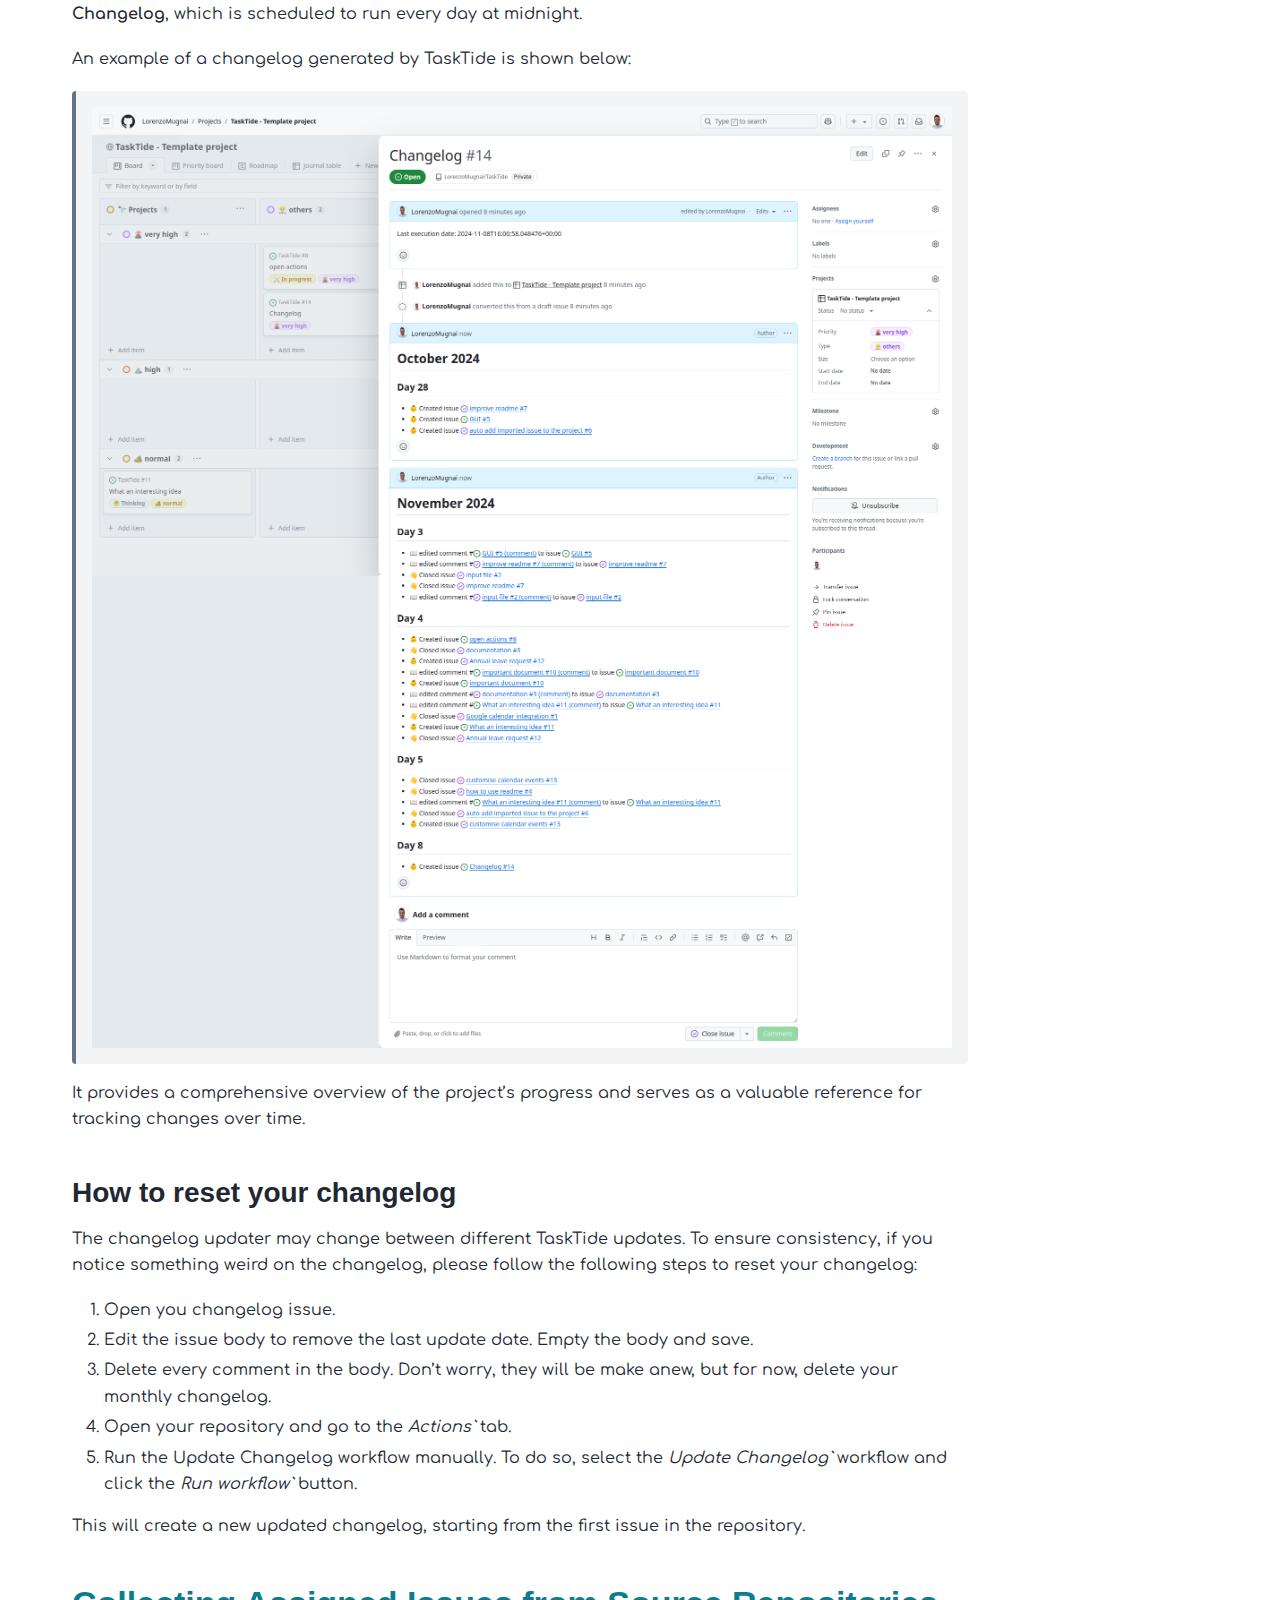
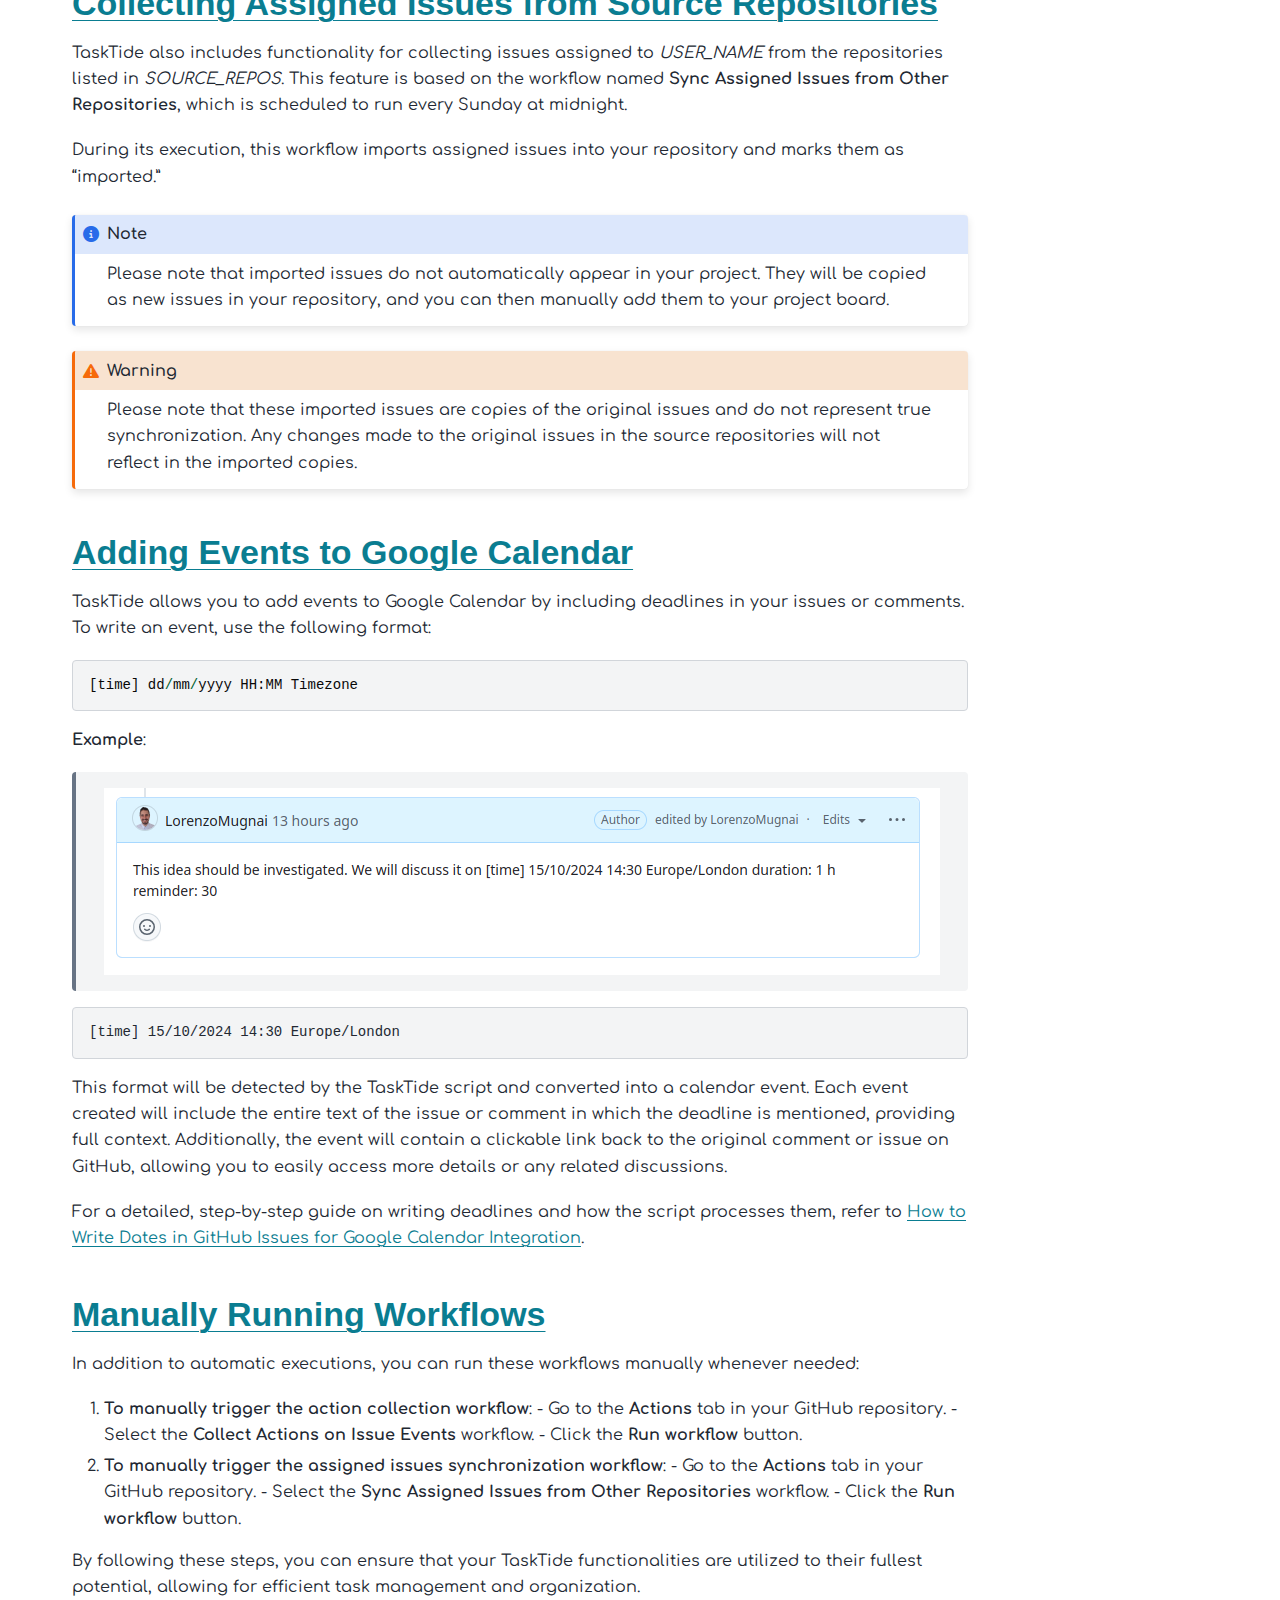
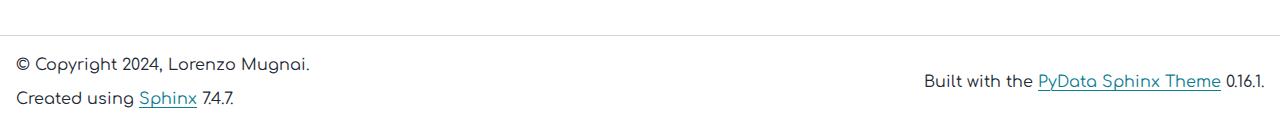
==== commit 5e20277d: "deploy: ec789350b52c1f1e4ca45edcdcc2b39941c0aac6" ====
--- a/actions_guide.html
+++ b/actions_guide.html
@@ -16,8 +16,8 @@
     document.documentElement.dataset.mode = localStorage.getItem("mode") || "light";
     document.documentElement.dataset.theme = localStorage.getItem("theme") || "light";
   </script>
-  <!-- 
-    this give us a css class that will be invisible only if js is disabled 
+  <!--
+    this give us a css class that will be invisible only if js is disabled
   -->
   <noscript>
     <style>
@@ -27,8 +27,8 @@
   </noscript>
   
   <!-- Loaded before other Sphinx assets -->
-  <link href="_static/styles/theme.css?digest=26a4bc78f4c0ddb94549" rel="stylesheet" />
-<link href="_static/styles/pydata-sphinx-theme.css?digest=26a4bc78f4c0ddb94549" rel="stylesheet" />
+  <link href="_static/styles/theme.css?digest=8878045cc6db502f8baf" rel="stylesheet" />
+<link href="_static/styles/pydata-sphinx-theme.css?digest=8878045cc6db502f8baf" rel="stylesheet" />
 
     <link rel="stylesheet" type="text/css" href="_static/pygments.css?v=a746c00c" />
     <link rel="stylesheet" type="text/css" href="_static/copybutton.css?v=76b2166b" />
@@ -38,10 +38,10 @@
     <link rel="stylesheet" type="text/css" href="_static/css/custom.css?v=a6f6fc7c" />
   
   <!-- So that users can add custom icons -->
-  <script src="_static/scripts/fontawesome.js?digest=26a4bc78f4c0ddb94549"></script>
+  <script src="_static/scripts/fontawesome.js?digest=8878045cc6db502f8baf"></script>
   <!-- Pre-loaded scripts that we'll load fully later -->
-  <link rel="preload" as="script" href="_static/scripts/bootstrap.js?digest=26a4bc78f4c0ddb94549" />
-<link rel="preload" as="script" href="_static/scripts/pydata-sphinx-theme.js?digest=26a4bc78f4c0ddb94549" />
+  <link rel="preload" as="script" href="_static/scripts/bootstrap.js?digest=8878045cc6db502f8baf" />
+<link rel="preload" as="script" href="_static/scripts/pydata-sphinx-theme.js?digest=8878045cc6db502f8baf" />
 
     <script src="_static/documentation_options.js?v=7f41d439"></script>
     <script src="_static/doctools.js?v=9a2dae69"></script>
@@ -169,7 +169,7 @@
           
           
           
-          <a href="https://github.com/LorenzoMugnai/TaskTide/tree/master" title="GitHub" class="nav-link pst-navbar-icon" rel="noopener" target="_blank" data-bs-toggle="tooltip" data-bs-placement="bottom"><i class="fab fa-github-square fa-lg" aria-hidden="true"></i>
+          <a href="https://github.com/mug-n-ai/TaskTide/tree/master" title="GitHub" class="nav-link pst-navbar-icon" rel="noopener" target="_blank" data-bs-toggle="tooltip" data-bs-placement="bottom"><i class="fab fa-github-square fa-lg" aria-hidden="true"></i>
             <span class="sr-only">GitHub</span></a>
         </li>
 </ul></div>
@@ -251,7 +251,7 @@
           
           
           
-          <a href="https://github.com/LorenzoMugnai/TaskTide/tree/master" title="GitHub" class="nav-link pst-navbar-icon" rel="noopener" target="_blank" data-bs-toggle="tooltip" data-bs-placement="bottom"><i class="fab fa-github-square fa-lg" aria-hidden="true"></i>
+          <a href="https://github.com/mug-n-ai/TaskTide/tree/master" title="GitHub" class="nav-link pst-navbar-icon" rel="noopener" target="_blank" data-bs-toggle="tooltip" data-bs-placement="bottom"><i class="fab fa-github-square fa-lg" aria-hidden="true"></i>
             <span class="sr-only">GitHub</span></a>
         </li>
 </ul></div>
@@ -262,9 +262,14 @@
   
   
   <div class="sidebar-primary-items__end sidebar-primary__section">
+      <div class="sidebar-primary-item">
+<div id="ethical-ad-placement"
+      class="flat"
+      data-ea-publisher="readthedocs"
+      data-ea-type="readthedocs-sidebar"
+      data-ea-manual="true">
+</div></div>
   </div>
-  
-  <div id="rtd-footer-container"></div>
 
 
       </div>
@@ -353,6 +358,7 @@
 <span class="o">-</span> <span class="p">[</span> <span class="p">]</span> <span class="p">[</span><span class="n">action</span><span class="p">]</span> <span class="n">Schedule</span> <span class="n">a</span> <span class="n">team</span> <span class="n">meeting</span>
 </pre></div>
 </div>
+<p>This synchronization also works in reverse: marking an item as completed in the <cite>Open Actions</cite> issue will automatically update the original issue or comment.</p>
 <div class="admonition note">
 <p class="admonition-title">Note</p>
 <p>The Synchronization is not real-time. The action running time is average 1 minute, so it can take up to 1 minute to see the changes in the collecting issue.</p>
@@ -366,11 +372,6 @@
 <div><img alt="_images/collected_actions.png" class="align-center" src="_images/collected_actions.png" />
 </div></blockquote>
 <p>This workflow runs automatically on every issue event (like creating a new issue or a comment) and is also scheduled to execute every Sunday at midnight.</p>
-<div class="admonition warning">
-<p class="admonition-title">Warning</p>
-<p>The <cite>Open Actions</cite> issue only displays a copy of the completed actions. To remove actions from this list, they must be marked as closed in the original thread. Therefore, it’s crucial to manage your original issues effectively to ensure that the <cite>Open Actions</cite> issue remains accurate and up-to-date.</p>
-</div>
-<p>This workflow runs automatically on every issue event and is also scheduled to execute every Sunday at midnight.</p>
 </section>
 <section id="automatic-changelog">
 <h2><a class="toc-backref" href="#id2" role="doc-backlink">Automatic changelog</a><a class="headerlink" href="#automatic-changelog" title="Link to this heading">#</a></h2>
@@ -493,8 +494,8 @@
   </div>
   
   <!-- Scripts loaded after <body> so the DOM is not blocked -->
-  <script defer src="_static/scripts/bootstrap.js?digest=26a4bc78f4c0ddb94549"></script>
-<script defer src="_static/scripts/pydata-sphinx-theme.js?digest=26a4bc78f4c0ddb94549"></script>
+  <script defer src="_static/scripts/bootstrap.js?digest=8878045cc6db502f8baf"></script>
+<script defer src="_static/scripts/pydata-sphinx-theme.js?digest=8878045cc6db502f8baf"></script>
 
   <footer class="bd-footer">
 <div class="bd-footer__inner bd-page-width">
@@ -527,7 +528,8 @@
       
         <div class="footer-item">
 <p class="theme-version">
-  Built with the <a href="https://pydata-sphinx-theme.readthedocs.io/en/stable/index.html">PyData Sphinx Theme</a> 0.16.0.
+  <!-- # L10n: Setting the PST URL as an argument as this does not need to be localized -->
+  Built with the <a href="https://pydata-sphinx-theme.readthedocs.io/en/stable/index.html">PyData Sphinx Theme</a> 0.16.1.
 </p></div>
       
     </div>
--- a/_static/styles/pydata-sphinx-theme.css
+++ b/_static/styles/pydata-sphinx-theme.css
@@ -3,7 +3,7 @@
  * Bootstrap  v5.3.3 (https://getbootstrap.com/)
  * Copyright 2011-2024 The Bootstrap Authors
  * Licensed under MIT (https://github.com/twbs/bootstrap/blob/main/LICENSE)
- */:root,[data-bs-theme=light]{--bs-blue:#0d6efd;--bs-indigo:#6610f2;--bs-purple:#6f42c1;--bs-pink:#d63384;--bs-red:#dc3545;--bs-orange:#fd7e14;--bs-yellow:#ffc107;--bs-green:#198754;--bs-teal:#20c997;--bs-cyan:#0dcaf0;--bs-black:#000;--bs-white:#fff;--bs-gray:#6c757d;--bs-gray-dark:#343a40;--bs-gray-100:#f8f9fa;--bs-gray-200:#e9ecef;--bs-gray-300:#dee2e6;--bs-gray-400:#ced4da;--bs-gray-500:#adb5bd;--bs-gray-600:#6c757d;--bs-gray-700:#495057;--bs-gray-800:#343a40;--bs-gray-900:#212529;--bs-primary:#0d6efd;--bs-secondary:#6c757d;--bs-success:#198754;--bs-info:#0dcaf0;--bs-warning:#ffc107;--bs-danger:#dc3545;--bs-light:#f8f9fa;--bs-dark:#212529;--bs-primary-rgb:13,110,253;--bs-secondary-rgb:108,117,125;--bs-success-rgb:25,135,84;--bs-info-rgb:13,202,240;--bs-warning-rgb:255,193,7;--bs-danger-rgb:220,53,69;--bs-light-rgb:248,249,250;--bs-dark-rgb:33,37,41;--bs-primary-text-emphasis:#052c65;--bs-secondary-text-emphasis:#2b2f32;--bs-success-text-emphasis:#0a3622;--bs-info-text-emphasis:#055160;--bs-warning-text-emphasis:#664d03;--bs-danger-text-emphasis:#58151c;--bs-light-text-emphasis:#495057;--bs-dark-text-emphasis:#495057;--bs-primary-bg-subtle:#cfe2ff;--bs-secondary-bg-subtle:#e2e3e5;--bs-success-bg-subtle:#d1e7dd;--bs-info-bg-subtle:#cff4fc;--bs-warning-bg-subtle:#fff3cd;--bs-danger-bg-subtle:#f8d7da;--bs-light-bg-subtle:#fcfcfd;--bs-dark-bg-subtle:#ced4da;--bs-primary-border-subtle:#9ec5fe;--bs-secondary-border-subtle:#c4c8cb;--bs-success-border-subtle:#a3cfbb;--bs-info-border-subtle:#9eeaf9;--bs-warning-border-subtle:#ffe69c;--bs-danger-border-subtle:#f1aeb5;--bs-light-border-subtle:#e9ecef;--bs-dark-border-subtle:#adb5bd;--bs-white-rgb:255,255,255;--bs-black-rgb:0,0,0;--bs-font-sans-serif:system-ui,-apple-system,"Segoe UI",Roboto,"Helvetica Neue","Noto Sans","Liberation Sans",Arial,sans-serif,"Apple Color Emoji","Segoe UI Emoji","Segoe UI Symbol","Noto Color Emoji";--bs-font-monospace:SFMono-Regular,Menlo,Monaco,Consolas,"Liberation Mono","Courier New",monospace;--bs-gradient:linear-gradient(180deg,hsla(0,0%,100%,.15),hsla(0,0%,100%,0));--bs-body-font-family:var(--bs-font-sans-serif);--bs-body-font-size:1rem;--bs-body-font-weight:400;--bs-body-line-height:1.5;--bs-body-color:#212529;--bs-body-color-rgb:33,37,41;--bs-body-bg:#fff;--bs-body-bg-rgb:255,255,255;--bs-emphasis-color:#000;--bs-emphasis-color-rgb:0,0,0;--bs-secondary-color:rgba(33,37,41,.75);--bs-secondary-color-rgb:33,37,41;--bs-secondary-bg:#e9ecef;--bs-secondary-bg-rgb:233,236,239;--bs-tertiary-color:rgba(33,37,41,.5);--bs-tertiary-color-rgb:33,37,41;--bs-tertiary-bg:#f8f9fa;--bs-tertiary-bg-rgb:248,249,250;--bs-heading-color:inherit;--bs-link-color:#0d6efd;--bs-link-color-rgb:13,110,253;--bs-link-decoration:underline;--bs-link-hover-color:#0a58ca;--bs-link-hover-color-rgb:10,88,202;--bs-code-color:#d63384;--bs-highlight-color:#212529;--bs-highlight-bg:#fff3cd;--bs-border-width:1px;--bs-border-style:solid;--bs-border-color:#dee2e6;--bs-border-color-translucent:rgba(0,0,0,.175);--bs-border-radius:0.375rem;--bs-border-radius-sm:0.25rem;--bs-border-radius-lg:0.5rem;--bs-border-radius-xl:1rem;--bs-border-radius-xxl:2rem;--bs-border-radius-2xl:var(--bs-border-radius-xxl);--bs-border-radius-pill:50rem;--bs-box-shadow:0 0.5rem 1rem rgba(0,0,0,.15);--bs-box-shadow-sm:0 0.125rem 0.25rem rgba(0,0,0,.075);--bs-box-shadow-lg:0 1rem 3rem rgba(0,0,0,.175);--bs-box-shadow-inset:inset 0 1px 2px rgba(0,0,0,.075);--bs-focus-ring-width:0.25rem;--bs-focus-ring-opacity:0.25;--bs-focus-ring-color:rgba(13,110,253,.25);--bs-form-valid-color:#198754;--bs-form-valid-border-color:#198754;--bs-form-invalid-color:#dc3545;--bs-form-invalid-border-color:#dc3545}[data-bs-theme=dark]{--bs-body-color:#dee2e6;--bs-body-color-rgb:222,226,230;--bs-body-bg:#212529;--bs-body-bg-rgb:33,37,41;--bs-emphasis-color:#fff;--bs-emphasis-color-rgb:255,255,255;--bs-secondary-color:rgba(222,226,230,.75);--bs-secondary-color-rgb:222,226,230;--bs-secondary-bg:#343a40;--bs-secondary-bg-rgb:52,58,64;--bs-tertiary-color:rgba(222,226,230,.5);--bs-tertiary-color-rgb:222,226,230;--bs-tertiary-bg:#2b3035;--bs-tertiary-bg-rgb:43,48,53;--bs-primary-text-emphasis:#6ea8fe;--bs-secondary-text-emphasis:#a7acb1;--bs-success-text-emphasis:#75b798;--bs-info-text-emphasis:#6edff6;--bs-warning-text-emphasis:#ffda6a;--bs-danger-text-emphasis:#ea868f;--bs-light-text-emphasis:#f8f9fa;--bs-dark-text-emphasis:#dee2e6;--bs-primary-bg-subtle:#031633;--bs-secondary-bg-subtle:#161719;--bs-success-bg-subtle:#051b11;--bs-info-bg-subtle:#032830;--bs-warning-bg-subtle:#332701;--bs-danger-bg-subtle:#2c0b0e;--bs-light-bg-subtle:#343a40;--bs-dark-bg-subtle:#1a1d20;--bs-primary-border-subtle:#084298;--bs-secondary-border-subtle:#41464b;--bs-success-border-subtle:#0f5132;--bs-info-border-subtle:#087990;--bs-warning-border-subtle:#997404;--bs-danger-border-subtle:#842029;--bs-light-border-subtle:#495057;--bs-dark-border-subtle:#343a40;--bs-heading-color:inherit;--bs-link-color:#6ea8fe;--bs-link-hover-color:#8bb9fe;--bs-link-color-rgb:110,168,254;--bs-link-hover-color-rgb:139,185,254;--bs-code-color:#e685b5;--bs-highlight-color:#dee2e6;--bs-highlight-bg:#664d03;--bs-border-color:#495057;--bs-border-color-translucent:hsla(0,0%,100%,.15);--bs-form-valid-color:#75b798;--bs-form-valid-border-color:#75b798;--bs-form-invalid-color:#ea868f;--bs-form-invalid-border-color:#ea868f;color-scheme:dark}*,:after,:before{box-sizing:border-box}@media (prefers-reduced-motion:no-preference){:root{scroll-behavior:smooth}}body{-webkit-text-size-adjust:100%;-webkit-tap-highlight-color:rgba(0,0,0,0);background-color:var(--bs-body-bg);color:var(--bs-body-color);font-family:var(--bs-body-font-family);font-size:var(--bs-body-font-size);font-weight:var(--bs-body-font-weight);line-height:var(--bs-body-line-height);margin:0;text-align:var(--bs-body-text-align)}hr{border-top:var(--bs-border-width) solid;color:inherit;margin:1rem 0;opacity:.25}.h1,.h2,.h3,.h4,.h5,.h6,h1,h2,h3,h4,h5,h6{color:var(--bs-heading-color);font-weight:500;line-height:1.2;margin-bottom:.5rem;margin-top:0}.h1,h1{font-size:calc(1.375rem + 1.5vw)}@media (min-width:1200px){.h1,h1{font-size:2.5rem}}.h2,h2{font-size:calc(1.325rem + .9vw)}@media (min-width:1200px){.h2,h2{font-size:2rem}}.h3,h3{font-size:calc(1.3rem + .6vw)}@media (min-width:1200px){.h3,h3{font-size:1.75rem}}.h4,h4{font-size:calc(1.275rem + .3vw)}@media (min-width:1200px){.h4,h4{font-size:1.5rem}}.h5,h5{font-size:1.25rem}.h6,h6{font-size:1rem}p{margin-bottom:1rem;margin-top:0}abbr[title]{cursor:help;text-decoration:underline dotted;text-decoration-skip-ink:none}address{font-style:normal;line-height:inherit;margin-bottom:1rem}ol,ul{padding-left:2rem}dl,ol,ul{margin-bottom:1rem;margin-top:0}ol ol,ol ul,ul ol,ul ul{margin-bottom:0}dt{font-weight:700}dd{margin-bottom:.5rem;margin-left:0}blockquote{margin:0 0 1rem}b,strong{font-weight:bolder}.small,small{font-size:.875em}.mark,mark{background-color:var(--bs-highlight-bg);color:var(--bs-highlight-color);padding:.1875em}sub,sup{font-size:.75em;line-height:0;position:relative;vertical-align:baseline}sub{bottom:-.25em}sup{top:-.5em}a{color:rgba(var(--bs-link-color-rgb),var(--bs-link-opacity,1))}a:hover{--bs-link-color-rgb:var(--bs-link-hover-color-rgb)}a:not([href]):not([class]),a:not([href]):not([class]):hover{color:inherit;text-decoration:none}code,kbd,pre,samp{font-family:var(--bs-font-monospace);font-size:1em}pre{display:block;font-size:.875em;margin-bottom:1rem;margin-top:0;overflow:auto}pre code{color:inherit;font-size:inherit;word-break:normal}code{word-wrap:break-word;color:var(--bs-code-color);font-size:.875em}a>code{color:inherit}kbd{background-color:var(--bs-body-color);border-radius:.25rem;color:var(--bs-body-bg);font-size:.875em;padding:.1875rem .375rem}kbd kbd{font-size:1em;padding:0}figure{margin:0 0 1rem}img,svg{vertical-align:middle}table{border-collapse:collapse;caption-side:bottom}caption{color:var(--bs-secondary-color);padding-bottom:.5rem;padding-top:.5rem;text-align:left}th{text-align:inherit;text-align:-webkit-match-parent}tbody,td,tfoot,th,thead,tr{border:0 solid;border-color:inherit}label{display:inline-block}button{border-radius:0}button:focus:not(:focus-visible){outline:0}button,input,optgroup,select,textarea{font-family:inherit;font-size:inherit;line-height:inherit;margin:0}button,select{text-transform:none}[role=button]{cursor:pointer}select{word-wrap:normal}select:disabled{opacity:1}[list]:not([type=date]):not([type=datetime-local]):not([type=month]):not([type=week]):not([type=time])::-webkit-calendar-picker-indicator{display:none!important}[type=button],[type=reset],[type=submit],button{-webkit-appearance:button}[type=button]:not(:disabled),[type=reset]:not(:disabled),[type=submit]:not(:disabled),button:not(:disabled){cursor:pointer}::-moz-focus-inner{border-style:none;padding:0}textarea{resize:vertical}fieldset{border:0;margin:0;min-width:0;padding:0}legend{float:left;font-size:calc(1.275rem + .3vw);line-height:inherit;margin-bottom:.5rem;padding:0;width:100%}@media (min-width:1200px){legend{font-size:1.5rem}}legend+*{clear:left}::-webkit-datetime-edit-day-field,::-webkit-datetime-edit-fields-wrapper,::-webkit-datetime-edit-hour-field,::-webkit-datetime-edit-minute,::-webkit-datetime-edit-month-field,::-webkit-datetime-edit-text,::-webkit-datetime-edit-year-field{padding:0}::-webkit-inner-spin-button{height:auto}[type=search]{-webkit-appearance:textfield;outline-offset:-2px}::-webkit-search-decoration{-webkit-appearance:none}::-webkit-color-swatch-wrapper{padding:0}::file-selector-button{-webkit-appearance:button;font:inherit}output{display:inline-block}iframe{border:0}summary{cursor:pointer;display:list-item}progress{vertical-align:baseline}[hidden]{display:none!important}.lead{font-size:1.25rem;font-weight:300}.display-1{font-size:calc(1.625rem + 4.5vw);font-weight:300;line-height:1.2}@media (min-width:1200px){.display-1{font-size:5rem}}.display-2{font-size:calc(1.575rem + 3.9vw);font-weight:300;line-height:1.2}@media (min-width:1200px){.display-2{font-size:4.5rem}}.display-3{font-size:calc(1.525rem + 3.3vw);font-weight:300;line-height:1.2}@media (min-width:1200px){.display-3{font-size:4rem}}.display-4{font-size:calc(1.475rem + 2.7vw);font-weight:300;line-height:1.2}@media (min-width:1200px){.display-4{font-size:3.5rem}}.display-5{font-size:calc(1.425rem + 2.1vw);font-weight:300;line-height:1.2}@media (min-width:1200px){.display-5{font-size:3rem}}.display-6{font-size:calc(1.375rem + 1.5vw);font-weight:300;line-height:1.2}@media (min-width:1200px){.display-6{font-size:2.5rem}}.list-inline,.list-unstyled{list-style:none;padding-left:0}.list-inline-item{display:inline-block}.list-inline-item:not(:last-child){margin-right:.5rem}.initialism{font-size:.875em;text-transform:uppercase}.blockquote{font-size:1.25rem;margin-bottom:1rem}.blockquote>:last-child{margin-bottom:0}.blockquote-footer{color:#6c757d;font-size:.875em;margin-bottom:1rem;margin-top:-1rem}.blockquote-footer:before{content:"— "}.img-fluid,.img-thumbnail{height:auto;max-width:100%}.img-thumbnail{background-color:var(--bs-body-bg);border:var(--bs-border-width) solid var(--bs-border-color);border-radius:var(--bs-border-radius);padding:.25rem}.figure{display:inline-block}.figure-img{line-height:1;margin-bottom:.5rem}.figure-caption{color:var(--bs-secondary-color);font-size:.875em}.container,.container-fluid,.container-lg,.container-md,.container-sm,.container-xl,.container-xxl{--bs-gutter-x:1.5rem;--bs-gutter-y:0;margin-left:auto;margin-right:auto;padding-left:calc(var(--bs-gutter-x)*.5);padding-right:calc(var(--bs-gutter-x)*.5);width:100%}@media (min-width:576px){.container,.container-sm{max-width:540px}}@media (min-width:768px){.container,.container-md,.container-sm{max-width:720px}}@media (min-width:992px){.container,.container-lg,.container-md,.container-sm{max-width:960px}}@media (min-width:1200px){.container,.container-lg,.container-md,.container-sm,.container-xl{max-width:1140px}}@media (min-width:1400px){.container,.container-lg,.container-md,.container-sm,.container-xl,.container-xxl{max-width:1320px}}:root{--bs-breakpoint-xs:0;--bs-breakpoint-sm:576px;--bs-breakpoint-md:768px;--bs-breakpoint-lg:992px;--bs-breakpoint-xl:1200px;--bs-breakpoint-xxl:1400px}.row{--bs-gutter-x:1.5rem;--bs-gutter-y:0;display:flex;flex-wrap:wrap;margin-left:calc(var(--bs-gutter-x)*-.5);margin-right:calc(var(--bs-gutter-x)*-.5);margin-top:calc(var(--bs-gutter-y)*-1)}.row>*{flex-shrink:0;margin-top:var(--bs-gutter-y);max-width:100%;padding-left:calc(var(--bs-gutter-x)*.5);padding-right:calc(var(--bs-gutter-x)*.5);width:100%}.col{flex:1 0 0%}.row-cols-auto>*{flex:0 0 auto;width:auto}.row-cols-1>*{flex:0 0 auto;width:100%}.row-cols-2>*{flex:0 0 auto;width:50%}.row-cols-3>*{flex:0 0 auto;width:33.33333333%}.row-cols-4>*{flex:0 0 auto;width:25%}.row-cols-5>*{flex:0 0 auto;width:20%}.row-cols-6>*{flex:0 0 auto;width:16.66666667%}.col-auto{flex:0 0 auto;width:auto}.col-1{flex:0 0 auto;width:8.33333333%}.col-2{flex:0 0 auto;width:16.66666667%}.col-3{flex:0 0 auto;width:25%}.col-4{flex:0 0 auto;width:33.33333333%}.col-5{flex:0 0 auto;width:41.66666667%}.col-6{flex:0 0 auto;width:50%}.col-7{flex:0 0 auto;width:58.33333333%}.col-8{flex:0 0 auto;width:66.66666667%}.col-9{flex:0 0 auto;width:75%}.col-10{flex:0 0 auto;width:83.33333333%}.col-11{flex:0 0 auto;width:91.66666667%}.col-12{flex:0 0 auto;width:100%}.offset-1{margin-left:8.33333333%}.offset-2{margin-left:16.66666667%}.offset-3{margin-left:25%}.offset-4{margin-left:33.33333333%}.offset-5{margin-left:41.66666667%}.offset-6{margin-left:50%}.offset-7{margin-left:58.33333333%}.offset-8{margin-left:66.66666667%}.offset-9{margin-left:75%}.offset-10{margin-left:83.33333333%}.offset-11{margin-left:91.66666667%}.g-0,.gx-0{--bs-gutter-x:0}.g-0,.gy-0{--bs-gutter-y:0}.g-1,.gx-1{--bs-gutter-x:0.25rem}.g-1,.gy-1{--bs-gutter-y:0.25rem}.g-2,.gx-2{--bs-gutter-x:0.5rem}.g-2,.gy-2{--bs-gutter-y:0.5rem}.g-3,.gx-3{--bs-gutter-x:1rem}.g-3,.gy-3{--bs-gutter-y:1rem}.g-4,.gx-4{--bs-gutter-x:1.5rem}.g-4,.gy-4{--bs-gutter-y:1.5rem}.g-5,.gx-5{--bs-gutter-x:3rem}.g-5,.gy-5{--bs-gutter-y:3rem}@media (min-width:576px){.col-sm{flex:1 0 0%}.row-cols-sm-auto>*{flex:0 0 auto;width:auto}.row-cols-sm-1>*{flex:0 0 auto;width:100%}.row-cols-sm-2>*{flex:0 0 auto;width:50%}.row-cols-sm-3>*{flex:0 0 auto;width:33.33333333%}.row-cols-sm-4>*{flex:0 0 auto;width:25%}.row-cols-sm-5>*{flex:0 0 auto;width:20%}.row-cols-sm-6>*{flex:0 0 auto;width:16.66666667%}.col-sm-auto{flex:0 0 auto;width:auto}.col-sm-1{flex:0 0 auto;width:8.33333333%}.col-sm-2{flex:0 0 auto;width:16.66666667%}.col-sm-3{flex:0 0 auto;width:25%}.col-sm-4{flex:0 0 auto;width:33.33333333%}.col-sm-5{flex:0 0 auto;width:41.66666667%}.col-sm-6{flex:0 0 auto;width:50%}.col-sm-7{flex:0 0 auto;width:58.33333333%}.col-sm-8{flex:0 0 auto;width:66.66666667%}.col-sm-9{flex:0 0 auto;width:75%}.col-sm-10{flex:0 0 auto;width:83.33333333%}.col-sm-11{flex:0 0 auto;width:91.66666667%}.col-sm-12{flex:0 0 auto;width:100%}.offset-sm-0{margin-left:0}.offset-sm-1{margin-left:8.33333333%}.offset-sm-2{margin-left:16.66666667%}.offset-sm-3{margin-left:25%}.offset-sm-4{margin-left:33.33333333%}.offset-sm-5{margin-left:41.66666667%}.offset-sm-6{margin-left:50%}.offset-sm-7{margin-left:58.33333333%}.offset-sm-8{margin-left:66.66666667%}.offset-sm-9{margin-left:75%}.offset-sm-10{margin-left:83.33333333%}.offset-sm-11{margin-left:91.66666667%}.g-sm-0,.gx-sm-0{--bs-gutter-x:0}.g-sm-0,.gy-sm-0{--bs-gutter-y:0}.g-sm-1,.gx-sm-1{--bs-gutter-x:0.25rem}.g-sm-1,.gy-sm-1{--bs-gutter-y:0.25rem}.g-sm-2,.gx-sm-2{--bs-gutter-x:0.5rem}.g-sm-2,.gy-sm-2{--bs-gutter-y:0.5rem}.g-sm-3,.gx-sm-3{--bs-gutter-x:1rem}.g-sm-3,.gy-sm-3{--bs-gutter-y:1rem}.g-sm-4,.gx-sm-4{--bs-gutter-x:1.5rem}.g-sm-4,.gy-sm-4{--bs-gutter-y:1.5rem}.g-sm-5,.gx-sm-5{--bs-gutter-x:3rem}.g-sm-5,.gy-sm-5{--bs-gutter-y:3rem}}@media (min-width:768px){.col-md{flex:1 0 0%}.row-cols-md-auto>*{flex:0 0 auto;width:auto}.row-cols-md-1>*{flex:0 0 auto;width:100%}.row-cols-md-2>*{flex:0 0 auto;width:50%}.row-cols-md-3>*{flex:0 0 auto;width:33.33333333%}.row-cols-md-4>*{flex:0 0 auto;width:25%}.row-cols-md-5>*{flex:0 0 auto;width:20%}.row-cols-md-6>*{flex:0 0 auto;width:16.66666667%}.col-md-auto{flex:0 0 auto;width:auto}.col-md-1{flex:0 0 auto;width:8.33333333%}.col-md-2{flex:0 0 auto;width:16.66666667%}.col-md-3{flex:0 0 auto;width:25%}.col-md-4{flex:0 0 auto;width:33.33333333%}.col-md-5{flex:0 0 auto;width:41.66666667%}.col-md-6{flex:0 0 auto;width:50%}.col-md-7{flex:0 0 auto;width:58.33333333%}.col-md-8{flex:0 0 auto;width:66.66666667%}.col-md-9{flex:0 0 auto;width:75%}.col-md-10{flex:0 0 auto;width:83.33333333%}.col-md-11{flex:0 0 auto;width:91.66666667%}.col-md-12{flex:0 0 auto;width:100%}.offset-md-0{margin-left:0}.offset-md-1{margin-left:8.33333333%}.offset-md-2{margin-left:16.66666667%}.offset-md-3{margin-left:25%}.offset-md-4{margin-left:33.33333333%}.offset-md-5{margin-left:41.66666667%}.offset-md-6{margin-left:50%}.offset-md-7{margin-left:58.33333333%}.offset-md-8{margin-left:66.66666667%}.offset-md-9{margin-left:75%}.offset-md-10{margin-left:83.33333333%}.offset-md-11{margin-left:91.66666667%}.g-md-0,.gx-md-0{--bs-gutter-x:0}.g-md-0,.gy-md-0{--bs-gutter-y:0}.g-md-1,.gx-md-1{--bs-gutter-x:0.25rem}.g-md-1,.gy-md-1{--bs-gutter-y:0.25rem}.g-md-2,.gx-md-2{--bs-gutter-x:0.5rem}.g-md-2,.gy-md-2{--bs-gutter-y:0.5rem}.g-md-3,.gx-md-3{--bs-gutter-x:1rem}.g-md-3,.gy-md-3{--bs-gutter-y:1rem}.g-md-4,.gx-md-4{--bs-gutter-x:1.5rem}.g-md-4,.gy-md-4{--bs-gutter-y:1.5rem}.g-md-5,.gx-md-5{--bs-gutter-x:3rem}.g-md-5,.gy-md-5{--bs-gutter-y:3rem}}@media (min-width:992px){.col-lg{flex:1 0 0%}.row-cols-lg-auto>*{flex:0 0 auto;width:auto}.row-cols-lg-1>*{flex:0 0 auto;width:100%}.row-cols-lg-2>*{flex:0 0 auto;width:50%}.row-cols-lg-3>*{flex:0 0 auto;width:33.33333333%}.row-cols-lg-4>*{flex:0 0 auto;width:25%}.row-cols-lg-5>*{flex:0 0 auto;width:20%}.row-cols-lg-6>*{flex:0 0 auto;width:16.66666667%}.col-lg-auto{flex:0 0 auto;width:auto}.col-lg-1{flex:0 0 auto;width:8.33333333%}.col-lg-2{flex:0 0 auto;width:16.66666667%}.col-lg-3{flex:0 0 auto;width:25%}.col-lg-4{flex:0 0 auto;width:33.33333333%}.col-lg-5{flex:0 0 auto;width:41.66666667%}.col-lg-6{flex:0 0 auto;width:50%}.col-lg-7{flex:0 0 auto;width:58.33333333%}.col-lg-8{flex:0 0 auto;width:66.66666667%}.col-lg-9{flex:0 0 auto;width:75%}.col-lg-10{flex:0 0 auto;width:83.33333333%}.col-lg-11{flex:0 0 auto;width:91.66666667%}.col-lg-12{flex:0 0 auto;width:100%}.offset-lg-0{margin-left:0}.offset-lg-1{margin-left:8.33333333%}.offset-lg-2{margin-left:16.66666667%}.offset-lg-3{margin-left:25%}.offset-lg-4{margin-left:33.33333333%}.offset-lg-5{margin-left:41.66666667%}.offset-lg-6{margin-left:50%}.offset-lg-7{margin-left:58.33333333%}.offset-lg-8{margin-left:66.66666667%}.offset-lg-9{margin-left:75%}.offset-lg-10{margin-left:83.33333333%}.offset-lg-11{margin-left:91.66666667%}.g-lg-0,.gx-lg-0{--bs-gutter-x:0}.g-lg-0,.gy-lg-0{--bs-gutter-y:0}.g-lg-1,.gx-lg-1{--bs-gutter-x:0.25rem}.g-lg-1,.gy-lg-1{--bs-gutter-y:0.25rem}.g-lg-2,.gx-lg-2{--bs-gutter-x:0.5rem}.g-lg-2,.gy-lg-2{--bs-gutter-y:0.5rem}.g-lg-3,.gx-lg-3{--bs-gutter-x:1rem}.g-lg-3,.gy-lg-3{--bs-gutter-y:1rem}.g-lg-4,.gx-lg-4{--bs-gutter-x:1.5rem}.g-lg-4,.gy-lg-4{--bs-gutter-y:1.5rem}.g-lg-5,.gx-lg-5{--bs-gutter-x:3rem}.g-lg-5,.gy-lg-5{--bs-gutter-y:3rem}}@media (min-width:1200px){.col-xl{flex:1 0 0%}.row-cols-xl-auto>*{flex:0 0 auto;width:auto}.row-cols-xl-1>*{flex:0 0 auto;width:100%}.row-cols-xl-2>*{flex:0 0 auto;width:50%}.row-cols-xl-3>*{flex:0 0 auto;width:33.33333333%}.row-cols-xl-4>*{flex:0 0 auto;width:25%}.row-cols-xl-5>*{flex:0 0 auto;width:20%}.row-cols-xl-6>*{flex:0 0 auto;width:16.66666667%}.col-xl-auto{flex:0 0 auto;width:auto}.col-xl-1{flex:0 0 auto;width:8.33333333%}.col-xl-2{flex:0 0 auto;width:16.66666667%}.col-xl-3{flex:0 0 auto;width:25%}.col-xl-4{flex:0 0 auto;width:33.33333333%}.col-xl-5{flex:0 0 auto;width:41.66666667%}.col-xl-6{flex:0 0 auto;width:50%}.col-xl-7{flex:0 0 auto;width:58.33333333%}.col-xl-8{flex:0 0 auto;width:66.66666667%}.col-xl-9{flex:0 0 auto;width:75%}.col-xl-10{flex:0 0 auto;width:83.33333333%}.col-xl-11{flex:0 0 auto;width:91.66666667%}.col-xl-12{flex:0 0 auto;width:100%}.offset-xl-0{margin-left:0}.offset-xl-1{margin-left:8.33333333%}.offset-xl-2{margin-left:16.66666667%}.offset-xl-3{margin-left:25%}.offset-xl-4{margin-left:33.33333333%}.offset-xl-5{margin-left:41.66666667%}.offset-xl-6{margin-left:50%}.offset-xl-7{margin-left:58.33333333%}.offset-xl-8{margin-left:66.66666667%}.offset-xl-9{margin-left:75%}.offset-xl-10{margin-left:83.33333333%}.offset-xl-11{margin-left:91.66666667%}.g-xl-0,.gx-xl-0{--bs-gutter-x:0}.g-xl-0,.gy-xl-0{--bs-gutter-y:0}.g-xl-1,.gx-xl-1{--bs-gutter-x:0.25rem}.g-xl-1,.gy-xl-1{--bs-gutter-y:0.25rem}.g-xl-2,.gx-xl-2{--bs-gutter-x:0.5rem}.g-xl-2,.gy-xl-2{--bs-gutter-y:0.5rem}.g-xl-3,.gx-xl-3{--bs-gutter-x:1rem}.g-xl-3,.gy-xl-3{--bs-gutter-y:1rem}.g-xl-4,.gx-xl-4{--bs-gutter-x:1.5rem}.g-xl-4,.gy-xl-4{--bs-gutter-y:1.5rem}.g-xl-5,.gx-xl-5{--bs-gutter-x:3rem}.g-xl-5,.gy-xl-5{--bs-gutter-y:3rem}}@media (min-width:1400px){.col-xxl{flex:1 0 0%}.row-cols-xxl-auto>*{flex:0 0 auto;width:auto}.row-cols-xxl-1>*{flex:0 0 auto;width:100%}.row-cols-xxl-2>*{flex:0 0 auto;width:50%}.row-cols-xxl-3>*{flex:0 0 auto;width:33.33333333%}.row-cols-xxl-4>*{flex:0 0 auto;width:25%}.row-cols-xxl-5>*{flex:0 0 auto;width:20%}.row-cols-xxl-6>*{flex:0 0 auto;width:16.66666667%}.col-xxl-auto{flex:0 0 auto;width:auto}.col-xxl-1{flex:0 0 auto;width:8.33333333%}.col-xxl-2{flex:0 0 auto;width:16.66666667%}.col-xxl-3{flex:0 0 auto;width:25%}.col-xxl-4{flex:0 0 auto;width:33.33333333%}.col-xxl-5{flex:0 0 auto;width:41.66666667%}.col-xxl-6{flex:0 0 auto;width:50%}.col-xxl-7{flex:0 0 auto;width:58.33333333%}.col-xxl-8{flex:0 0 auto;width:66.66666667%}.col-xxl-9{flex:0 0 auto;width:75%}.col-xxl-10{flex:0 0 auto;width:83.33333333%}.col-xxl-11{flex:0 0 auto;width:91.66666667%}.col-xxl-12{flex:0 0 auto;width:100%}.offset-xxl-0{margin-left:0}.offset-xxl-1{margin-left:8.33333333%}.offset-xxl-2{margin-left:16.66666667%}.offset-xxl-3{margin-left:25%}.offset-xxl-4{margin-left:33.33333333%}.offset-xxl-5{margin-left:41.66666667%}.offset-xxl-6{margin-left:50%}.offset-xxl-7{margin-left:58.33333333%}.offset-xxl-8{margin-left:66.66666667%}.offset-xxl-9{margin-left:75%}.offset-xxl-10{margin-left:83.33333333%}.offset-xxl-11{margin-left:91.66666667%}.g-xxl-0,.gx-xxl-0{--bs-gutter-x:0}.g-xxl-0,.gy-xxl-0{--bs-gutter-y:0}.g-xxl-1,.gx-xxl-1{--bs-gutter-x:0.25rem}.g-xxl-1,.gy-xxl-1{--bs-gutter-y:0.25rem}.g-xxl-2,.gx-xxl-2{--bs-gutter-x:0.5rem}.g-xxl-2,.gy-xxl-2{--bs-gutter-y:0.5rem}.g-xxl-3,.gx-xxl-3{--bs-gutter-x:1rem}.g-xxl-3,.gy-xxl-3{--bs-gutter-y:1rem}.g-xxl-4,.gx-xxl-4{--bs-gutter-x:1.5rem}.g-xxl-4,.gy-xxl-4{--bs-gutter-y:1.5rem}.g-xxl-5,.gx-xxl-5{--bs-gutter-x:3rem}.g-xxl-5,.gy-xxl-5{--bs-gutter-y:3rem}}.table{--bs-table-color-type:initial;--bs-table-bg-type:initial;--bs-table-color-state:initial;--bs-table-bg-state:initial;--bs-table-color:var(--bs-emphasis-color);--bs-table-bg:var(--bs-body-bg);--bs-table-border-color:var(--bs-border-color);--bs-table-accent-bg:transparent;--bs-table-striped-color:var(--bs-emphasis-color);--bs-table-striped-bg:rgba(var(--bs-emphasis-color-rgb),0.05);--bs-table-active-color:var(--bs-emphasis-color);--bs-table-active-bg:rgba(var(--bs-emphasis-color-rgb),0.1);--bs-table-hover-color:var(--bs-emphasis-color);--bs-table-hover-bg:rgba(var(--bs-emphasis-color-rgb),0.075);border-color:var(--bs-table-border-color);margin-bottom:1rem;vertical-align:top;width:100%}.table>:not(caption)>*>*{background-color:var(--bs-table-bg);border-bottom-width:var(--bs-border-width);box-shadow:inset 0 0 0 9999px var(--bs-table-bg-state,var(--bs-table-bg-type,var(--bs-table-accent-bg)));color:var(--bs-table-color-state,var(--bs-table-color-type,var(--bs-table-color)));padding:.5rem}.table>tbody{vertical-align:inherit}.table>thead{vertical-align:bottom}.table-group-divider{border-top:calc(var(--bs-border-width)*2) solid}.caption-top{caption-side:top}.table-sm>:not(caption)>*>*{padding:.25rem}.table-bordered>:not(caption)>*{border-width:var(--bs-border-width) 0}.table-bordered>:not(caption)>*>*{border-width:0 var(--bs-border-width)}.table-borderless>:not(caption)>*>*{border-bottom-width:0}.table-borderless>:not(:first-child){border-top-width:0}.table-striped-columns>:not(caption)>tr>:nth-child(2n),.table-striped>tbody>tr:nth-of-type(odd)>*{--bs-table-color-type:var(--bs-table-striped-color);--bs-table-bg-type:var(--bs-table-striped-bg)}.table-active{--bs-table-color-state:var(--bs-table-active-color);--bs-table-bg-state:var(--bs-table-active-bg)}.table-hover>tbody>tr:hover>*{--bs-table-color-state:var(--bs-table-hover-color);--bs-table-bg-state:var(--bs-table-hover-bg)}.table-primary{--bs-table-color:#000;--bs-table-bg:#cfe2ff;--bs-table-border-color:#a6b5cc;--bs-table-striped-bg:#c5d7f2;--bs-table-striped-color:#000;--bs-table-active-bg:#bacbe6;--bs-table-active-color:#000;--bs-table-hover-bg:#bfd1ec;--bs-table-hover-color:#000}.table-primary,.table-secondary{border-color:var(--bs-table-border-color);color:var(--bs-table-color)}.table-secondary{--bs-table-color:#000;--bs-table-bg:#e2e3e5;--bs-table-border-color:#b5b6b7;--bs-table-striped-bg:#d7d8da;--bs-table-striped-color:#000;--bs-table-active-bg:#cbccce;--bs-table-active-color:#000;--bs-table-hover-bg:#d1d2d4;--bs-table-hover-color:#000}.table-success{--bs-table-color:#000;--bs-table-bg:#d1e7dd;--bs-table-border-color:#a7b9b1;--bs-table-striped-bg:#c7dbd2;--bs-table-striped-color:#000;--bs-table-active-bg:#bcd0c7;--bs-table-active-color:#000;--bs-table-hover-bg:#c1d6cc;--bs-table-hover-color:#000}.table-info,.table-success{border-color:var(--bs-table-border-color);color:var(--bs-table-color)}.table-info{--bs-table-color:#000;--bs-table-bg:#cff4fc;--bs-table-border-color:#a6c3ca;--bs-table-striped-bg:#c5e8ef;--bs-table-striped-color:#000;--bs-table-active-bg:#badce3;--bs-table-active-color:#000;--bs-table-hover-bg:#bfe2e9;--bs-table-hover-color:#000}.table-warning{--bs-table-color:#000;--bs-table-bg:#fff3cd;--bs-table-border-color:#ccc2a4;--bs-table-striped-bg:#f2e7c3;--bs-table-striped-color:#000;--bs-table-active-bg:#e6dbb9;--bs-table-active-color:#000;--bs-table-hover-bg:#ece1be;--bs-table-hover-color:#000}.table-danger,.table-warning{border-color:var(--bs-table-border-color);color:var(--bs-table-color)}.table-danger{--bs-table-color:#000;--bs-table-bg:#f8d7da;--bs-table-border-color:#c6acae;--bs-table-striped-bg:#eccccf;--bs-table-striped-color:#000;--bs-table-active-bg:#dfc2c4;--bs-table-active-color:#000;--bs-table-hover-bg:#e5c7ca;--bs-table-hover-color:#000}.table-light{--bs-table-color:#000;--bs-table-bg:#f8f9fa;--bs-table-border-color:#c6c7c8;--bs-table-striped-bg:#ecedee;--bs-table-striped-color:#000;--bs-table-active-bg:#dfe0e1;--bs-table-active-color:#000;--bs-table-hover-bg:#e5e6e7;--bs-table-hover-color:#000}.table-dark,.table-light{border-color:var(--bs-table-border-color);color:var(--bs-table-color)}.table-dark{--bs-table-color:#fff;--bs-table-bg:#212529;--bs-table-border-color:#4d5154;--bs-table-striped-bg:#2c3034;--bs-table-striped-color:#fff;--bs-table-active-bg:#373b3e;--bs-table-active-color:#fff;--bs-table-hover-bg:#323539;--bs-table-hover-color:#fff}.table-responsive{-webkit-overflow-scrolling:touch;overflow-x:auto}@media (max-width:575.98px){.table-responsive-sm{-webkit-overflow-scrolling:touch;overflow-x:auto}}@media (max-width:767.98px){.table-responsive-md{-webkit-overflow-scrolling:touch;overflow-x:auto}}@media (max-width:991.98px){.table-responsive-lg{-webkit-overflow-scrolling:touch;overflow-x:auto}}@media (max-width:1199.98px){.table-responsive-xl{-webkit-overflow-scrolling:touch;overflow-x:auto}}@media (max-width:1399.98px){.table-responsive-xxl{-webkit-overflow-scrolling:touch;overflow-x:auto}}.form-label{margin-bottom:.5rem}.col-form-label{font-size:inherit;line-height:1.5;margin-bottom:0;padding-bottom:calc(.375rem + var(--bs-border-width));padding-top:calc(.375rem + var(--bs-border-width))}.col-form-label-lg{font-size:1.25rem;padding-bottom:calc(.5rem + var(--bs-border-width));padding-top:calc(.5rem + var(--bs-border-width))}.col-form-label-sm{font-size:.875rem;padding-bottom:calc(.25rem + var(--bs-border-width));padding-top:calc(.25rem + var(--bs-border-width))}.form-text{color:var(--bs-secondary-color);font-size:.875em;margin-top:.25rem}.form-control{appearance:none;background-clip:padding-box;background-color:var(--bs-body-bg);border:var(--bs-border-width) solid var(--bs-border-color);border-radius:var(--bs-border-radius);color:var(--bs-body-color);display:block;font-size:1rem;font-weight:400;line-height:1.5;padding:.375rem .75rem;transition:border-color .15s ease-in-out,box-shadow .15s ease-in-out;width:100%}@media (prefers-reduced-motion:reduce){.form-control{transition:none}}.form-control[type=file]{overflow:hidden}.form-control[type=file]:not(:disabled):not([readonly]){cursor:pointer}.form-control:focus{background-color:var(--bs-body-bg);border-color:#86b7fe;box-shadow:0 0 0 .25rem rgba(13,110,253,.25);color:var(--bs-body-color);outline:0}.form-control::-webkit-date-and-time-value{height:1.5em;margin:0;min-width:85px}.form-control::-webkit-datetime-edit{display:block;padding:0}.form-control::placeholder{color:var(--bs-secondary-color);opacity:1}.form-control:disabled{background-color:var(--bs-secondary-bg);opacity:1}.form-control::file-selector-button{background-color:var(--bs-tertiary-bg);border:0 solid;border-color:inherit;border-inline-end-width:var(--bs-border-width);border-radius:0;color:var(--bs-body-color);margin:-.375rem -.75rem;margin-inline-end:.75rem;padding:.375rem .75rem;pointer-events:none;transition:color .15s ease-in-out,background-color .15s ease-in-out,border-color .15s ease-in-out,box-shadow .15s ease-in-out}@media (prefers-reduced-motion:reduce){.form-control::file-selector-button{transition:none}}.form-control:hover:not(:disabled):not([readonly])::file-selector-button{background-color:var(--bs-secondary-bg)}.form-control-plaintext{background-color:transparent;border:solid transparent;border-width:var(--bs-border-width) 0;color:var(--bs-body-color);display:block;line-height:1.5;margin-bottom:0;padding:.375rem 0;width:100%}.form-control-plaintext:focus{outline:0}.form-control-plaintext.form-control-lg,.form-control-plaintext.form-control-sm{padding-left:0;padding-right:0}.form-control-sm{border-radius:var(--bs-border-radius-sm);font-size:.875rem;min-height:calc(1.5em + .5rem + var(--bs-border-width)*2);padding:.25rem .5rem}.form-control-sm::file-selector-button{margin:-.25rem -.5rem;margin-inline-end:.5rem;padding:.25rem .5rem}.form-control-lg{border-radius:var(--bs-border-radius-lg);font-size:1.25rem;min-height:calc(1.5em + 1rem + var(--bs-border-width)*2);padding:.5rem 1rem}.form-control-lg::file-selector-button{margin:-.5rem -1rem;margin-inline-end:1rem;padding:.5rem 1rem}textarea.form-control{min-height:calc(1.5em + .75rem + var(--bs-border-width)*2)}textarea.form-control-sm{min-height:calc(1.5em + .5rem + var(--bs-border-width)*2)}textarea.form-control-lg{min-height:calc(1.5em + 1rem + var(--bs-border-width)*2)}.form-control-color{height:calc(1.5em + .75rem + var(--bs-border-width)*2);padding:.375rem;width:3rem}.form-control-color:not(:disabled):not([readonly]){cursor:pointer}.form-control-color::-moz-color-swatch{border:0!important;border-radius:var(--bs-border-radius)}.form-control-color::-webkit-color-swatch{border:0!important;border-radius:var(--bs-border-radius)}.form-control-color.form-control-sm{height:calc(1.5em + .5rem + var(--bs-border-width)*2)}.form-control-color.form-control-lg{height:calc(1.5em + 1rem + var(--bs-border-width)*2)}.form-select{--bs-form-select-bg-img:url("data:image/svg+xml;charset=utf-8,%3Csvg xmlns='http://www.w3.org/2000/svg' viewBox='0 0 16 16'%3E%3Cpath fill='none' stroke='%23343a40' stroke-linecap='round' stroke-linejoin='round' stroke-width='2' d='m2 5 6 6 6-6'/%3E%3C/svg%3E");appearance:none;background-color:var(--bs-body-bg);background-image:var(--bs-form-select-bg-img),var(--bs-form-select-bg-icon,none);background-position:right .75rem center;background-repeat:no-repeat;background-size:16px 12px;border:var(--bs-border-width) solid var(--bs-border-color);border-radius:var(--bs-border-radius);color:var(--bs-body-color);display:block;font-size:1rem;font-weight:400;line-height:1.5;padding:.375rem 2.25rem .375rem .75rem;transition:border-color .15s ease-in-out,box-shadow .15s ease-in-out;width:100%}@media (prefers-reduced-motion:reduce){.form-select{transition:none}}.form-select:focus{border-color:#86b7fe;box-shadow:0 0 0 .25rem rgba(13,110,253,.25);outline:0}.form-select[multiple],.form-select[size]:not([size="1"]){background-image:none;padding-right:.75rem}.form-select:disabled{background-color:var(--bs-secondary-bg)}.form-select:-moz-focusring{color:transparent;text-shadow:0 0 0 var(--bs-body-color)}.form-select-sm{border-radius:var(--bs-border-radius-sm);font-size:.875rem;padding-bottom:.25rem;padding-left:.5rem;padding-top:.25rem}.form-select-lg{border-radius:var(--bs-border-radius-lg);font-size:1.25rem;padding-bottom:.5rem;padding-left:1rem;padding-top:.5rem}[data-bs-theme=dark] .form-select{--bs-form-select-bg-img:url("data:image/svg+xml;charset=utf-8,%3Csvg xmlns='http://www.w3.org/2000/svg' viewBox='0 0 16 16'%3E%3Cpath fill='none' stroke='%23dee2e6' stroke-linecap='round' stroke-linejoin='round' stroke-width='2' d='m2 5 6 6 6-6'/%3E%3C/svg%3E")}.form-check{display:block;margin-bottom:.125rem;min-height:1.5rem;padding-left:1.5em}.form-check .form-check-input{float:left;margin-left:-1.5em}.form-check-reverse{padding-left:0;padding-right:1.5em;text-align:right}.form-check-reverse .form-check-input{float:right;margin-left:0;margin-right:-1.5em}.form-check-input{--bs-form-check-bg:var(--bs-body-bg);appearance:none;background-color:var(--bs-form-check-bg);background-image:var(--bs-form-check-bg-image);background-position:50%;background-repeat:no-repeat;background-size:contain;border:var(--bs-border-width) solid var(--bs-border-color);flex-shrink:0;height:1em;margin-top:.25em;print-color-adjust:exact;vertical-align:top;width:1em}.form-check-input[type=checkbox]{border-radius:.25em}.form-check-input[type=radio]{border-radius:50%}.form-check-input:active{filter:brightness(90%)}.form-check-input:focus{border-color:#86b7fe;box-shadow:0 0 0 .25rem rgba(13,110,253,.25);outline:0}.form-check-input:checked{background-color:#0d6efd;border-color:#0d6efd}.form-check-input:checked[type=checkbox]{--bs-form-check-bg-image:url("data:image/svg+xml;charset=utf-8,%3Csvg xmlns='http://www.w3.org/2000/svg' viewBox='0 0 20 20'%3E%3Cpath fill='none' stroke='%23fff' stroke-linecap='round' stroke-linejoin='round' stroke-width='3' d='m6 10 3 3 6-6'/%3E%3C/svg%3E")}.form-check-input:checked[type=radio]{--bs-form-check-bg-image:url("data:image/svg+xml;charset=utf-8,%3Csvg xmlns='http://www.w3.org/2000/svg' viewBox='-4 -4 8 8'%3E%3Ccircle r='2' fill='%23fff'/%3E%3C/svg%3E")}.form-check-input[type=checkbox]:indeterminate{--bs-form-check-bg-image:url("data:image/svg+xml;charset=utf-8,%3Csvg xmlns='http://www.w3.org/2000/svg' viewBox='0 0 20 20'%3E%3Cpath fill='none' stroke='%23fff' stroke-linecap='round' stroke-linejoin='round' stroke-width='3' d='M6 10h8'/%3E%3C/svg%3E");background-color:#0d6efd;border-color:#0d6efd}.form-check-input:disabled{filter:none;opacity:.5;pointer-events:none}.form-check-input:disabled~.form-check-label,.form-check-input[disabled]~.form-check-label{cursor:default;opacity:.5}.form-switch{padding-left:2.5em}.form-switch .form-check-input{--bs-form-switch-bg:url("data:image/svg+xml;charset=utf-8,%3Csvg xmlns='http://www.w3.org/2000/svg' viewBox='-4 -4 8 8'%3E%3Ccircle r='3' fill='rgba(0, 0, 0, 0.25)'/%3E%3C/svg%3E");background-image:var(--bs-form-switch-bg);background-position:0;border-radius:2em;margin-left:-2.5em;transition:background-position .15s ease-in-out;width:2em}@media (prefers-reduced-motion:reduce){.form-switch .form-check-input{transition:none}}.form-switch .form-check-input:focus{--bs-form-switch-bg:url("data:image/svg+xml;charset=utf-8,%3Csvg xmlns='http://www.w3.org/2000/svg' viewBox='-4 -4 8 8'%3E%3Ccircle r='3' fill='%2386b7fe'/%3E%3C/svg%3E")}.form-switch .form-check-input:checked{--bs-form-switch-bg:url("data:image/svg+xml;charset=utf-8,%3Csvg xmlns='http://www.w3.org/2000/svg' viewBox='-4 -4 8 8'%3E%3Ccircle r='3' fill='%23fff'/%3E%3C/svg%3E");background-position:100%}.form-switch.form-check-reverse{padding-left:0;padding-right:2.5em}.form-switch.form-check-reverse .form-check-input{margin-left:0;margin-right:-2.5em}.form-check-inline{display:inline-block;margin-right:1rem}.btn-check{clip:rect(0,0,0,0);pointer-events:none;position:absolute}.btn-check:disabled+.btn,.btn-check[disabled]+.btn{filter:none;opacity:.65;pointer-events:none}[data-bs-theme=dark] .form-switch .form-check-input:not(:checked):not(:focus){--bs-form-switch-bg:url("data:image/svg+xml;charset=utf-8,%3Csvg xmlns='http://www.w3.org/2000/svg' viewBox='-4 -4 8 8'%3E%3Ccircle r='3' fill='rgba(255, 255, 255, 0.25)'/%3E%3C/svg%3E")}.form-range{appearance:none;background-color:transparent;height:1.5rem;padding:0;width:100%}.form-range:focus{outline:0}.form-range:focus::-webkit-slider-thumb{box-shadow:0 0 0 1px #fff,0 0 0 .25rem rgba(13,110,253,.25)}.form-range:focus::-moz-range-thumb{box-shadow:0 0 0 1px #fff,0 0 0 .25rem rgba(13,110,253,.25)}.form-range::-moz-focus-outer{border:0}.form-range::-webkit-slider-thumb{appearance:none;background-color:#0d6efd;border:0;border-radius:1rem;height:1rem;margin-top:-.25rem;transition:background-color .15s ease-in-out,border-color .15s ease-in-out,box-shadow .15s ease-in-out;width:1rem}@media (prefers-reduced-motion:reduce){.form-range::-webkit-slider-thumb{transition:none}}.form-range::-webkit-slider-thumb:active{background-color:#b6d4fe}.form-range::-webkit-slider-runnable-track{background-color:var(--bs-secondary-bg);border-color:transparent;border-radius:1rem;color:transparent;cursor:pointer;height:.5rem;width:100%}.form-range::-moz-range-thumb{appearance:none;background-color:#0d6efd;border:0;border-radius:1rem;height:1rem;transition:background-color .15s ease-in-out,border-color .15s ease-in-out,box-shadow .15s ease-in-out;width:1rem}@media (prefers-reduced-motion:reduce){.form-range::-moz-range-thumb{transition:none}}.form-range::-moz-range-thumb:active{background-color:#b6d4fe}.form-range::-moz-range-track{background-color:var(--bs-secondary-bg);border-color:transparent;border-radius:1rem;color:transparent;cursor:pointer;height:.5rem;width:100%}.form-range:disabled{pointer-events:none}.form-range:disabled::-webkit-slider-thumb{background-color:var(--bs-secondary-color)}.form-range:disabled::-moz-range-thumb{background-color:var(--bs-secondary-color)}.form-floating{position:relative}.form-floating>.form-control,.form-floating>.form-control-plaintext,.form-floating>.form-select{height:calc(3.5rem + var(--bs-border-width)*2);line-height:1.25;min-height:calc(3.5rem + var(--bs-border-width)*2)}.form-floating>label{border:var(--bs-border-width) solid transparent;height:100%;left:0;overflow:hidden;padding:1rem .75rem;pointer-events:none;position:absolute;text-align:start;text-overflow:ellipsis;top:0;transform-origin:0 0;transition:opacity .1s ease-in-out,transform .1s ease-in-out;white-space:nowrap;z-index:2}@media (prefers-reduced-motion:reduce){.form-floating>label{transition:none}}.form-floating>.form-control,.form-floating>.form-control-plaintext{padding:1rem .75rem}.form-floating>.form-control-plaintext::placeholder,.form-floating>.form-control::placeholder{color:transparent}.form-floating>.form-control-plaintext:focus,.form-floating>.form-control-plaintext:not(:placeholder-shown),.form-floating>.form-control:focus,.form-floating>.form-control:not(:placeholder-shown){padding-bottom:.625rem;padding-top:1.625rem}.form-floating>.form-control-plaintext:-webkit-autofill,.form-floating>.form-control:-webkit-autofill{padding-bottom:.625rem;padding-top:1.625rem}.form-floating>.form-select{padding-bottom:.625rem;padding-top:1.625rem}.form-floating>.form-control-plaintext~label,.form-floating>.form-control:focus~label,.form-floating>.form-control:not(:placeholder-shown)~label,.form-floating>.form-select~label{color:rgba(var(--bs-body-color-rgb),.65);transform:scale(.85) translateY(-.5rem) translateX(.15rem)}.form-floating>.form-control-plaintext~label:after,.form-floating>.form-control:focus~label:after,.form-floating>.form-control:not(:placeholder-shown)~label:after,.form-floating>.form-select~label:after{background-color:var(--bs-body-bg);border-radius:var(--bs-border-radius);content:"";height:1.5em;inset:1rem .375rem;position:absolute;z-index:-1}.form-floating>.form-control:-webkit-autofill~label{color:rgba(var(--bs-body-color-rgb),.65);transform:scale(.85) translateY(-.5rem) translateX(.15rem)}.form-floating>.form-control-plaintext~label{border-width:var(--bs-border-width) 0}.form-floating>.form-control:disabled~label,.form-floating>:disabled~label{color:#6c757d}.form-floating>.form-control:disabled~label:after,.form-floating>:disabled~label:after{background-color:var(--bs-secondary-bg)}.input-group{align-items:stretch;display:flex;flex-wrap:wrap;position:relative;width:100%}.input-group>.form-control,.input-group>.form-floating,.input-group>.form-select{flex:1 1 auto;min-width:0;position:relative;width:1%}.input-group>.form-control:focus,.input-group>.form-floating:focus-within,.input-group>.form-select:focus{z-index:5}.input-group .btn{position:relative;z-index:2}.input-group .btn:focus{z-index:5}.input-group-text{align-items:center;background-color:var(--bs-tertiary-bg);border:var(--bs-border-width) solid var(--bs-border-color);border-radius:var(--bs-border-radius);color:var(--bs-body-color);display:flex;font-size:1rem;font-weight:400;line-height:1.5;padding:.375rem .75rem;text-align:center;white-space:nowrap}.input-group-lg>.btn,.input-group-lg>.form-control,.input-group-lg>.form-select,.input-group-lg>.input-group-text{border-radius:var(--bs-border-radius-lg);font-size:1.25rem;padding:.5rem 1rem}.input-group-sm>.btn,.input-group-sm>.form-control,.input-group-sm>.form-select,.input-group-sm>.input-group-text{border-radius:var(--bs-border-radius-sm);font-size:.875rem;padding:.25rem .5rem}.input-group-lg>.form-select,.input-group-sm>.form-select{padding-right:3rem}.input-group.has-validation>.dropdown-toggle:nth-last-child(n+4),.input-group.has-validation>.form-floating:nth-last-child(n+3)>.form-control,.input-group.has-validation>.form-floating:nth-last-child(n+3)>.form-select,.input-group.has-validation>:nth-last-child(n+3):not(.dropdown-toggle):not(.dropdown-menu):not(.form-floating),.input-group:not(.has-validation)>.dropdown-toggle:nth-last-child(n+3),.input-group:not(.has-validation)>.form-floating:not(:last-child)>.form-control,.input-group:not(.has-validation)>.form-floating:not(:last-child)>.form-select,.input-group:not(.has-validation)>:not(:last-child):not(.dropdown-toggle):not(.dropdown-menu):not(.form-floating){border-bottom-right-radius:0;border-top-right-radius:0}.input-group>:not(:first-child):not(.dropdown-menu):not(.valid-tooltip):not(.valid-feedback):not(.invalid-tooltip):not(.invalid-feedback){border-bottom-left-radius:0;border-top-left-radius:0;margin-left:calc(var(--bs-border-width)*-1)}.input-group>.form-floating:not(:first-child)>.form-control,.input-group>.form-floating:not(:first-child)>.form-select{border-bottom-left-radius:0;border-top-left-radius:0}.valid-feedback{color:var(--bs-form-valid-color);display:none;font-size:.875em;margin-top:.25rem;width:100%}.valid-tooltip{background-color:var(--bs-success);border-radius:var(--bs-border-radius);color:#fff;display:none;font-size:.875rem;margin-top:.1rem;max-width:100%;padding:.25rem .5rem;position:absolute;top:100%;z-index:5}.is-valid~.valid-feedback,.is-valid~.valid-tooltip,.was-validated :valid~.valid-feedback,.was-validated :valid~.valid-tooltip{display:block}.form-control.is-valid,.was-validated .form-control:valid{background-image:url("data:image/svg+xml;charset=utf-8,%3Csvg xmlns='http://www.w3.org/2000/svg' viewBox='0 0 8 8'%3E%3Cpath fill='%23198754' d='M2.3 6.73.6 4.53c-.4-1.04.46-1.4 1.1-.8l1.1 1.4 3.4-3.8c.6-.63 1.6-.27 1.2.7l-4 4.6c-.43.5-.8.4-1.1.1z'/%3E%3C/svg%3E");background-position:right calc(.375em + .1875rem) center;background-repeat:no-repeat;background-size:calc(.75em + .375rem) calc(.75em + .375rem);border-color:var(--bs-form-valid-border-color);padding-right:calc(1.5em + .75rem)}.form-control.is-valid:focus,.was-validated .form-control:valid:focus{border-color:var(--bs-form-valid-border-color);box-shadow:0 0 0 .25rem rgba(var(--bs-success-rgb),.25)}.was-validated textarea.form-control:valid,textarea.form-control.is-valid{background-position:top calc(.375em + .1875rem) right calc(.375em + .1875rem);padding-right:calc(1.5em + .75rem)}.form-select.is-valid,.was-validated .form-select:valid{border-color:var(--bs-form-valid-border-color)}.form-select.is-valid:not([multiple]):not([size]),.form-select.is-valid:not([multiple])[size="1"],.was-validated .form-select:valid:not([multiple]):not([size]),.was-validated .form-select:valid:not([multiple])[size="1"]{--bs-form-select-bg-icon:url("data:image/svg+xml;charset=utf-8,%3Csvg xmlns='http://www.w3.org/2000/svg' viewBox='0 0 8 8'%3E%3Cpath fill='%23198754' d='M2.3 6.73.6 4.53c-.4-1.04.46-1.4 1.1-.8l1.1 1.4 3.4-3.8c.6-.63 1.6-.27 1.2.7l-4 4.6c-.43.5-.8.4-1.1.1z'/%3E%3C/svg%3E");background-position:right .75rem center,center right 2.25rem;background-size:16px 12px,calc(.75em + .375rem) calc(.75em + .375rem);padding-right:4.125rem}.form-select.is-valid:focus,.was-validated .form-select:valid:focus{border-color:var(--bs-form-valid-border-color);box-shadow:0 0 0 .25rem rgba(var(--bs-success-rgb),.25)}.form-control-color.is-valid,.was-validated .form-control-color:valid{width:calc(3.75rem + 1.5em)}.form-check-input.is-valid,.was-validated .form-check-input:valid{border-color:var(--bs-form-valid-border-color)}.form-check-input.is-valid:checked,.was-validated .form-check-input:valid:checked{background-color:var(--bs-form-valid-color)}.form-check-input.is-valid:focus,.was-validated .form-check-input:valid:focus{box-shadow:0 0 0 .25rem rgba(var(--bs-success-rgb),.25)}.form-check-input.is-valid~.form-check-label,.was-validated .form-check-input:valid~.form-check-label{color:var(--bs-form-valid-color)}.form-check-inline .form-check-input~.valid-feedback{margin-left:.5em}.input-group>.form-control:not(:focus).is-valid,.input-group>.form-floating:not(:focus-within).is-valid,.input-group>.form-select:not(:focus).is-valid,.was-validated .input-group>.form-control:not(:focus):valid,.was-validated .input-group>.form-floating:not(:focus-within):valid,.was-validated .input-group>.form-select:not(:focus):valid{z-index:3}.invalid-feedback{color:var(--bs-form-invalid-color);display:none;font-size:.875em;margin-top:.25rem;width:100%}.invalid-tooltip{background-color:var(--bs-danger);border-radius:var(--bs-border-radius);color:#fff;display:none;font-size:.875rem;margin-top:.1rem;max-width:100%;padding:.25rem .5rem;position:absolute;top:100%;z-index:5}.is-invalid~.invalid-feedback,.is-invalid~.invalid-tooltip,.was-validated :invalid~.invalid-feedback,.was-validated :invalid~.invalid-tooltip{display:block}.form-control.is-invalid,.was-validated .form-control:invalid{background-image:url("data:image/svg+xml;charset=utf-8,%3Csvg xmlns='http://www.w3.org/2000/svg' width='12' height='12' fill='none' stroke='%23dc3545'%3E%3Ccircle cx='6' cy='6' r='4.5'/%3E%3Cpath stroke-linejoin='round' d='M5.8 3.6h.4L6 6.5z'/%3E%3Ccircle cx='6' cy='8.2' r='.6' fill='%23dc3545' stroke='none'/%3E%3C/svg%3E");background-position:right calc(.375em + .1875rem) center;background-repeat:no-repeat;background-size:calc(.75em + .375rem) calc(.75em + .375rem);border-color:var(--bs-form-invalid-border-color);padding-right:calc(1.5em + .75rem)}.form-control.is-invalid:focus,.was-validated .form-control:invalid:focus{border-color:var(--bs-form-invalid-border-color);box-shadow:0 0 0 .25rem rgba(var(--bs-danger-rgb),.25)}.was-validated textarea.form-control:invalid,textarea.form-control.is-invalid{background-position:top calc(.375em + .1875rem) right calc(.375em + .1875rem);padding-right:calc(1.5em + .75rem)}.form-select.is-invalid,.was-validated .form-select:invalid{border-color:var(--bs-form-invalid-border-color)}.form-select.is-invalid:not([multiple]):not([size]),.form-select.is-invalid:not([multiple])[size="1"],.was-validated .form-select:invalid:not([multiple]):not([size]),.was-validated .form-select:invalid:not([multiple])[size="1"]{--bs-form-select-bg-icon:url("data:image/svg+xml;charset=utf-8,%3Csvg xmlns='http://www.w3.org/2000/svg' width='12' height='12' fill='none' stroke='%23dc3545'%3E%3Ccircle cx='6' cy='6' r='4.5'/%3E%3Cpath stroke-linejoin='round' d='M5.8 3.6h.4L6 6.5z'/%3E%3Ccircle cx='6' cy='8.2' r='.6' fill='%23dc3545' stroke='none'/%3E%3C/svg%3E");background-position:right .75rem center,center right 2.25rem;background-size:16px 12px,calc(.75em + .375rem) calc(.75em + .375rem);padding-right:4.125rem}.form-select.is-invalid:focus,.was-validated .form-select:invalid:focus{border-color:var(--bs-form-invalid-border-color);box-shadow:0 0 0 .25rem rgba(var(--bs-danger-rgb),.25)}.form-control-color.is-invalid,.was-validated .form-control-color:invalid{width:calc(3.75rem + 1.5em)}.form-check-input.is-invalid,.was-validated .form-check-input:invalid{border-color:var(--bs-form-invalid-border-color)}.form-check-input.is-invalid:checked,.was-validated .form-check-input:invalid:checked{background-color:var(--bs-form-invalid-color)}.form-check-input.is-invalid:focus,.was-validated .form-check-input:invalid:focus{box-shadow:0 0 0 .25rem rgba(var(--bs-danger-rgb),.25)}.form-check-input.is-invalid~.form-check-label,.was-validated .form-check-input:invalid~.form-check-label{color:var(--bs-form-invalid-color)}.form-check-inline .form-check-input~.invalid-feedback{margin-left:.5em}.input-group>.form-control:not(:focus).is-invalid,.input-group>.form-floating:not(:focus-within).is-invalid,.input-group>.form-select:not(:focus).is-invalid,.was-validated .input-group>.form-control:not(:focus):invalid,.was-validated .input-group>.form-floating:not(:focus-within):invalid,.was-validated .input-group>.form-select:not(:focus):invalid{z-index:4}.btn{--bs-btn-padding-x:0.75rem;--bs-btn-padding-y:0.375rem;--bs-btn-font-family: ;--bs-btn-font-size:1rem;--bs-btn-font-weight:400;--bs-btn-line-height:1.5;--bs-btn-color:var(--bs-body-color);--bs-btn-bg:transparent;--bs-btn-border-width:var(--bs-border-width);--bs-btn-border-color:transparent;--bs-btn-border-radius:var(--bs-border-radius);--bs-btn-hover-border-color:transparent;--bs-btn-box-shadow:inset 0 1px 0 hsla(0,0%,100%,.15),0 1px 1px rgba(0,0,0,.075);--bs-btn-disabled-opacity:0.65;--bs-btn-focus-box-shadow:0 0 0 0.25rem rgba(var(--bs-btn-focus-shadow-rgb),.5);background-color:var(--bs-btn-bg);border:var(--bs-btn-border-width) solid var(--bs-btn-border-color);border-radius:var(--bs-btn-border-radius);color:var(--bs-btn-color);cursor:pointer;display:inline-block;font-family:var(--bs-btn-font-family);font-size:var(--bs-btn-font-size);font-weight:var(--bs-btn-font-weight);line-height:var(--bs-btn-line-height);padding:var(--bs-btn-padding-y) var(--bs-btn-padding-x);text-align:center;text-decoration:none;transition:color .15s ease-in-out,background-color .15s ease-in-out,border-color .15s ease-in-out,box-shadow .15s ease-in-out;user-select:none;vertical-align:middle}@media (prefers-reduced-motion:reduce){.btn{transition:none}}.btn:hover{background-color:var(--bs-btn-hover-bg);border-color:var(--bs-btn-hover-border-color);color:var(--bs-btn-hover-color)}.btn-check+.btn:hover{background-color:var(--bs-btn-bg);border-color:var(--bs-btn-border-color);color:var(--bs-btn-color)}.btn:focus-visible{background-color:var(--bs-btn-hover-bg);border-color:var(--bs-btn-hover-border-color);box-shadow:var(--bs-btn-focus-box-shadow);color:var(--bs-btn-hover-color);outline:0}.btn-check:focus-visible+.btn{border-color:var(--bs-btn-hover-border-color);box-shadow:var(--bs-btn-focus-box-shadow);outline:0}.btn-check:checked+.btn,.btn.active,.btn.show,.btn:first-child:active,:not(.btn-check)+.btn:active{background-color:var(--bs-btn-active-bg);border-color:var(--bs-btn-active-border-color);color:var(--bs-btn-active-color)}.btn-check:checked+.btn:focus-visible,.btn.active:focus-visible,.btn.show:focus-visible,.btn:first-child:active:focus-visible,:not(.btn-check)+.btn:active:focus-visible{box-shadow:var(--bs-btn-focus-box-shadow)}.btn-check:checked:focus-visible+.btn{box-shadow:var(--bs-btn-focus-box-shadow)}.btn.disabled,.btn:disabled,fieldset:disabled .btn{background-color:var(--bs-btn-disabled-bg);border-color:var(--bs-btn-disabled-border-color);color:var(--bs-btn-disabled-color);opacity:var(--bs-btn-disabled-opacity);pointer-events:none}.btn-primary{--bs-btn-color:#fff;--bs-btn-bg:#0d6efd;--bs-btn-border-color:#0d6efd;--bs-btn-hover-color:#fff;--bs-btn-hover-bg:#0b5ed7;--bs-btn-hover-border-color:#0a58ca;--bs-btn-focus-shadow-rgb:49,132,253;--bs-btn-active-color:#fff;--bs-btn-active-bg:#0a58ca;--bs-btn-active-border-color:#0a53be;--bs-btn-active-shadow:inset 0 3px 5px rgba(0,0,0,.125);--bs-btn-disabled-color:#fff;--bs-btn-disabled-bg:#0d6efd;--bs-btn-disabled-border-color:#0d6efd}.btn-secondary{--bs-btn-color:#fff;--bs-btn-bg:#6c757d;--bs-btn-border-color:#6c757d;--bs-btn-hover-color:#fff;--bs-btn-hover-bg:#5c636a;--bs-btn-hover-border-color:#565e64;--bs-btn-focus-shadow-rgb:130,138,145;--bs-btn-active-color:#fff;--bs-btn-active-bg:#565e64;--bs-btn-active-border-color:#51585e;--bs-btn-active-shadow:inset 0 3px 5px rgba(0,0,0,.125);--bs-btn-disabled-color:#fff;--bs-btn-disabled-bg:#6c757d;--bs-btn-disabled-border-color:#6c757d}.btn-success{--bs-btn-color:#fff;--bs-btn-bg:#198754;--bs-btn-border-color:#198754;--bs-btn-hover-color:#fff;--bs-btn-hover-bg:#157347;--bs-btn-hover-border-color:#146c43;--bs-btn-focus-shadow-rgb:60,153,110;--bs-btn-active-color:#fff;--bs-btn-active-bg:#146c43;--bs-btn-active-border-color:#13653f;--bs-btn-active-shadow:inset 0 3px 5px rgba(0,0,0,.125);--bs-btn-disabled-color:#fff;--bs-btn-disabled-bg:#198754;--bs-btn-disabled-border-color:#198754}.btn-info{--bs-btn-color:#000;--bs-btn-bg:#0dcaf0;--bs-btn-border-color:#0dcaf0;--bs-btn-hover-color:#000;--bs-btn-hover-bg:#31d2f2;--bs-btn-hover-border-color:#25cff2;--bs-btn-focus-shadow-rgb:11,172,204;--bs-btn-active-color:#000;--bs-btn-active-bg:#3dd5f3;--bs-btn-active-border-color:#25cff2;--bs-btn-active-shadow:inset 0 3px 5px rgba(0,0,0,.125);--bs-btn-disabled-color:#000;--bs-btn-disabled-bg:#0dcaf0;--bs-btn-disabled-border-color:#0dcaf0}.btn-warning{--bs-btn-color:#000;--bs-btn-bg:#ffc107;--bs-btn-border-color:#ffc107;--bs-btn-hover-color:#000;--bs-btn-hover-bg:#ffca2c;--bs-btn-hover-border-color:#ffc720;--bs-btn-focus-shadow-rgb:217,164,6;--bs-btn-active-color:#000;--bs-btn-active-bg:#ffcd39;--bs-btn-active-border-color:#ffc720;--bs-btn-active-shadow:inset 0 3px 5px rgba(0,0,0,.125);--bs-btn-disabled-color:#000;--bs-btn-disabled-bg:#ffc107;--bs-btn-disabled-border-color:#ffc107}.btn-danger{--bs-btn-color:#fff;--bs-btn-bg:#dc3545;--bs-btn-border-color:#dc3545;--bs-btn-hover-color:#fff;--bs-btn-hover-bg:#bb2d3b;--bs-btn-hover-border-color:#b02a37;--bs-btn-focus-shadow-rgb:225,83,97;--bs-btn-active-color:#fff;--bs-btn-active-bg:#b02a37;--bs-btn-active-border-color:#a52834;--bs-btn-active-shadow:inset 0 3px 5px rgba(0,0,0,.125);--bs-btn-disabled-color:#fff;--bs-btn-disabled-bg:#dc3545;--bs-btn-disabled-border-color:#dc3545}.btn-light{--bs-btn-color:#000;--bs-btn-bg:#f8f9fa;--bs-btn-border-color:#f8f9fa;--bs-btn-hover-color:#000;--bs-btn-hover-bg:#d3d4d5;--bs-btn-hover-border-color:#c6c7c8;--bs-btn-focus-shadow-rgb:211,212,213;--bs-btn-active-color:#000;--bs-btn-active-bg:#c6c7c8;--bs-btn-active-border-color:#babbbc;--bs-btn-active-shadow:inset 0 3px 5px rgba(0,0,0,.125);--bs-btn-disabled-color:#000;--bs-btn-disabled-bg:#f8f9fa;--bs-btn-disabled-border-color:#f8f9fa}.btn-dark{--bs-btn-color:#fff;--bs-btn-bg:#212529;--bs-btn-border-color:#212529;--bs-btn-hover-color:#fff;--bs-btn-hover-bg:#424649;--bs-btn-hover-border-color:#373b3e;--bs-btn-focus-shadow-rgb:66,70,73;--bs-btn-active-color:#fff;--bs-btn-active-bg:#4d5154;--bs-btn-active-border-color:#373b3e;--bs-btn-active-shadow:inset 0 3px 5px rgba(0,0,0,.125);--bs-btn-disabled-color:#fff;--bs-btn-disabled-bg:#212529;--bs-btn-disabled-border-color:#212529}.btn-outline-primary{--bs-btn-color:#0d6efd;--bs-btn-border-color:#0d6efd;--bs-btn-hover-color:#fff;--bs-btn-hover-bg:#0d6efd;--bs-btn-hover-border-color:#0d6efd;--bs-btn-focus-shadow-rgb:13,110,253;--bs-btn-active-color:#fff;--bs-btn-active-bg:#0d6efd;--bs-btn-active-border-color:#0d6efd;--bs-btn-active-shadow:inset 0 3px 5px rgba(0,0,0,.125);--bs-btn-disabled-color:#0d6efd;--bs-btn-disabled-bg:transparent;--bs-btn-disabled-border-color:#0d6efd;--bs-gradient:none}.btn-outline-secondary{--bs-btn-color:#6c757d;--bs-btn-border-color:#6c757d;--bs-btn-hover-color:#fff;--bs-btn-hover-bg:#6c757d;--bs-btn-hover-border-color:#6c757d;--bs-btn-focus-shadow-rgb:108,117,125;--bs-btn-active-color:#fff;--bs-btn-active-bg:#6c757d;--bs-btn-active-border-color:#6c757d;--bs-btn-active-shadow:inset 0 3px 5px rgba(0,0,0,.125);--bs-btn-disabled-color:#6c757d;--bs-btn-disabled-bg:transparent;--bs-btn-disabled-border-color:#6c757d;--bs-gradient:none}.btn-outline-success{--bs-btn-color:#198754;--bs-btn-border-color:#198754;--bs-btn-hover-color:#fff;--bs-btn-hover-bg:#198754;--bs-btn-hover-border-color:#198754;--bs-btn-focus-shadow-rgb:25,135,84;--bs-btn-active-color:#fff;--bs-btn-active-bg:#198754;--bs-btn-active-border-color:#198754;--bs-btn-active-shadow:inset 0 3px 5px rgba(0,0,0,.125);--bs-btn-disabled-color:#198754;--bs-btn-disabled-bg:transparent;--bs-btn-disabled-border-color:#198754;--bs-gradient:none}.btn-outline-info{--bs-btn-color:#0dcaf0;--bs-btn-border-color:#0dcaf0;--bs-btn-hover-color:#000;--bs-btn-hover-bg:#0dcaf0;--bs-btn-hover-border-color:#0dcaf0;--bs-btn-focus-shadow-rgb:13,202,240;--bs-btn-active-color:#000;--bs-btn-active-bg:#0dcaf0;--bs-btn-active-border-color:#0dcaf0;--bs-btn-active-shadow:inset 0 3px 5px rgba(0,0,0,.125);--bs-btn-disabled-color:#0dcaf0;--bs-btn-disabled-bg:transparent;--bs-btn-disabled-border-color:#0dcaf0;--bs-gradient:none}.btn-outline-warning{--bs-btn-color:#ffc107;--bs-btn-border-color:#ffc107;--bs-btn-hover-color:#000;--bs-btn-hover-bg:#ffc107;--bs-btn-hover-border-color:#ffc107;--bs-btn-focus-shadow-rgb:255,193,7;--bs-btn-active-color:#000;--bs-btn-active-bg:#ffc107;--bs-btn-active-border-color:#ffc107;--bs-btn-active-shadow:inset 0 3px 5px rgba(0,0,0,.125);--bs-btn-disabled-color:#ffc107;--bs-btn-disabled-bg:transparent;--bs-btn-disabled-border-color:#ffc107;--bs-gradient:none}.btn-outline-danger{--bs-btn-color:#dc3545;--bs-btn-border-color:#dc3545;--bs-btn-hover-color:#fff;--bs-btn-hover-bg:#dc3545;--bs-btn-hover-border-color:#dc3545;--bs-btn-focus-shadow-rgb:220,53,69;--bs-btn-active-color:#fff;--bs-btn-active-bg:#dc3545;--bs-btn-active-border-color:#dc3545;--bs-btn-active-shadow:inset 0 3px 5px rgba(0,0,0,.125);--bs-btn-disabled-color:#dc3545;--bs-btn-disabled-bg:transparent;--bs-btn-disabled-border-color:#dc3545;--bs-gradient:none}.btn-outline-light{--bs-btn-color:#f8f9fa;--bs-btn-border-color:#f8f9fa;--bs-btn-hover-color:#000;--bs-btn-hover-bg:#f8f9fa;--bs-btn-hover-border-color:#f8f9fa;--bs-btn-focus-shadow-rgb:248,249,250;--bs-btn-active-color:#000;--bs-btn-active-bg:#f8f9fa;--bs-btn-active-border-color:#f8f9fa;--bs-btn-active-shadow:inset 0 3px 5px rgba(0,0,0,.125);--bs-btn-disabled-color:#f8f9fa;--bs-btn-disabled-bg:transparent;--bs-btn-disabled-border-color:#f8f9fa;--bs-gradient:none}.btn-outline-dark{--bs-btn-color:#212529;--bs-btn-border-color:#212529;--bs-btn-hover-color:#fff;--bs-btn-hover-bg:#212529;--bs-btn-hover-border-color:#212529;--bs-btn-focus-shadow-rgb:33,37,41;--bs-btn-active-color:#fff;--bs-btn-active-bg:#212529;--bs-btn-active-border-color:#212529;--bs-btn-active-shadow:inset 0 3px 5px rgba(0,0,0,.125);--bs-btn-disabled-color:#212529;--bs-btn-disabled-bg:transparent;--bs-btn-disabled-border-color:#212529;--bs-gradient:none}.btn-link{--bs-btn-font-weight:400;--bs-btn-color:var(--bs-link-color);--bs-btn-bg:transparent;--bs-btn-border-color:transparent;--bs-btn-hover-color:var(--bs-link-hover-color);--bs-btn-hover-border-color:transparent;--bs-btn-active-color:var(--bs-link-hover-color);--bs-btn-active-border-color:transparent;--bs-btn-disabled-color:#6c757d;--bs-btn-disabled-border-color:transparent;--bs-btn-box-shadow:0 0 0 #000;--bs-btn-focus-shadow-rgb:49,132,253;text-decoration:underline}.btn-link:focus-visible{color:var(--bs-btn-color)}.btn-link:hover{color:var(--bs-btn-hover-color)}.btn-group-lg>.btn,.btn-lg{--bs-btn-padding-y:0.5rem;--bs-btn-padding-x:1rem;--bs-btn-font-size:1.25rem;--bs-btn-border-radius:var(--bs-border-radius-lg)}.btn-group-sm>.btn,.btn-sm{--bs-btn-padding-y:0.25rem;--bs-btn-padding-x:0.5rem;--bs-btn-font-size:0.875rem;--bs-btn-border-radius:var(--bs-border-radius-sm)}.fade{transition:opacity .15s linear}@media (prefers-reduced-motion:reduce){.fade{transition:none}}.fade:not(.show){opacity:0}.collapse:not(.show){display:none}.collapsing{height:0;overflow:hidden;transition:height .35s ease}@media (prefers-reduced-motion:reduce){.collapsing{transition:none}}.collapsing.collapse-horizontal{height:auto;transition:width .35s ease;width:0}@media (prefers-reduced-motion:reduce){.collapsing.collapse-horizontal{transition:none}}.dropdown,.dropdown-center,.dropend,.dropstart,.dropup,.dropup-center{position:relative}.dropdown-toggle{white-space:nowrap}.dropdown-toggle:after{border-bottom:0;border-left:.3em solid transparent;border-right:.3em solid transparent;border-top:.3em solid;content:"";display:inline-block;margin-left:.255em;vertical-align:.255em}.dropdown-toggle:empty:after{margin-left:0}.dropdown-menu{--bs-dropdown-zindex:1000;--bs-dropdown-min-width:10rem;--bs-dropdown-padding-x:0;--bs-dropdown-padding-y:0.5rem;--bs-dropdown-spacer:0.125rem;--bs-dropdown-font-size:1rem;--bs-dropdown-color:var(--bs-body-color);--bs-dropdown-bg:var(--bs-body-bg);--bs-dropdown-border-color:var(--bs-border-color-translucent);--bs-dropdown-border-radius:var(--bs-border-radius);--bs-dropdown-border-width:var(--bs-border-width);--bs-dropdown-inner-border-radius:calc(var(--bs-border-radius) - var(--bs-border-width));--bs-dropdown-divider-bg:var(--bs-border-color-translucent);--bs-dropdown-divider-margin-y:0.5rem;--bs-dropdown-box-shadow:var(--bs-box-shadow);--bs-dropdown-link-color:var(--bs-body-color);--bs-dropdown-link-hover-color:var(--bs-body-color);--bs-dropdown-link-hover-bg:var(--bs-tertiary-bg);--bs-dropdown-link-active-color:#fff;--bs-dropdown-link-active-bg:#0d6efd;--bs-dropdown-link-disabled-color:var(--bs-tertiary-color);--bs-dropdown-item-padding-x:1rem;--bs-dropdown-item-padding-y:0.25rem;--bs-dropdown-header-color:#6c757d;--bs-dropdown-header-padding-x:1rem;--bs-dropdown-header-padding-y:0.5rem;background-clip:padding-box;background-color:var(--bs-dropdown-bg);border:var(--bs-dropdown-border-width) solid var(--bs-dropdown-border-color);border-radius:var(--bs-dropdown-border-radius);color:var(--bs-dropdown-color);display:none;font-size:var(--bs-dropdown-font-size);list-style:none;margin:0;min-width:var(--bs-dropdown-min-width);padding:var(--bs-dropdown-padding-y) var(--bs-dropdown-padding-x);position:absolute;text-align:left;z-index:var(--bs-dropdown-zindex)}.dropdown-menu[data-bs-popper]{left:0;margin-top:var(--bs-dropdown-spacer);top:100%}.dropdown-menu-start{--bs-position:start}.dropdown-menu-start[data-bs-popper]{left:0;right:auto}.dropdown-menu-end{--bs-position:end}.dropdown-menu-end[data-bs-popper]{left:auto;right:0}@media (min-width:576px){.dropdown-menu-sm-start{--bs-position:start}.dropdown-menu-sm-start[data-bs-popper]{left:0;right:auto}.dropdown-menu-sm-end{--bs-position:end}.dropdown-menu-sm-end[data-bs-popper]{left:auto;right:0}}@media (min-width:768px){.dropdown-menu-md-start{--bs-position:start}.dropdown-menu-md-start[data-bs-popper]{left:0;right:auto}.dropdown-menu-md-end{--bs-position:end}.dropdown-menu-md-end[data-bs-popper]{left:auto;right:0}}@media (min-width:992px){.dropdown-menu-lg-start{--bs-position:start}.dropdown-menu-lg-start[data-bs-popper]{left:0;right:auto}.dropdown-menu-lg-end{--bs-position:end}.dropdown-menu-lg-end[data-bs-popper]{left:auto;right:0}}@media (min-width:1200px){.dropdown-menu-xl-start{--bs-position:start}.dropdown-menu-xl-start[data-bs-popper]{left:0;right:auto}.dropdown-menu-xl-end{--bs-position:end}.dropdown-menu-xl-end[data-bs-popper]{left:auto;right:0}}@media (min-width:1400px){.dropdown-menu-xxl-start{--bs-position:start}.dropdown-menu-xxl-start[data-bs-popper]{left:0;right:auto}.dropdown-menu-xxl-end{--bs-position:end}.dropdown-menu-xxl-end[data-bs-popper]{left:auto;right:0}}.dropup .dropdown-menu[data-bs-popper]{bottom:100%;margin-bottom:var(--bs-dropdown-spacer);margin-top:0;top:auto}.dropup .dropdown-toggle:after{border-bottom:.3em solid;border-left:.3em solid transparent;border-right:.3em solid transparent;border-top:0;content:"";display:inline-block;margin-left:.255em;vertical-align:.255em}.dropup .dropdown-toggle:empty:after{margin-left:0}.dropend .dropdown-menu[data-bs-popper]{left:100%;margin-left:var(--bs-dropdown-spacer);margin-top:0;right:auto;top:0}.dropend .dropdown-toggle:after{border-bottom:.3em solid transparent;border-left:.3em solid;border-right:0;border-top:.3em solid transparent;content:"";display:inline-block;margin-left:.255em;vertical-align:.255em}.dropend .dropdown-toggle:empty:after{margin-left:0}.dropend .dropdown-toggle:after{vertical-align:0}.dropstart .dropdown-menu[data-bs-popper]{left:auto;margin-right:var(--bs-dropdown-spacer);margin-top:0;right:100%;top:0}.dropstart .dropdown-toggle:after{content:"";display:inline-block;display:none;margin-left:.255em;vertical-align:.255em}.dropstart .dropdown-toggle:before{border-bottom:.3em solid transparent;border-right:.3em solid;border-top:.3em solid transparent;content:"";display:inline-block;margin-right:.255em;vertical-align:.255em}.dropstart .dropdown-toggle:empty:after{margin-left:0}.dropstart .dropdown-toggle:before{vertical-align:0}.dropdown-divider{border-top:1px solid var(--bs-dropdown-divider-bg);height:0;margin:var(--bs-dropdown-divider-margin-y) 0;opacity:1;overflow:hidden}.dropdown-item{background-color:transparent;border:0;border-radius:var(--bs-dropdown-item-border-radius,0);clear:both;color:var(--bs-dropdown-link-color);display:block;font-weight:400;padding:var(--bs-dropdown-item-padding-y) var(--bs-dropdown-item-padding-x);text-align:inherit;text-decoration:none;white-space:nowrap;width:100%}.dropdown-item:focus,.dropdown-item:hover{background-color:var(--bs-dropdown-link-hover-bg);color:var(--bs-dropdown-link-hover-color)}.dropdown-item.active,.dropdown-item:active{background-color:var(--bs-dropdown-link-active-bg);color:var(--bs-dropdown-link-active-color);text-decoration:none}.dropdown-item.disabled,.dropdown-item:disabled{background-color:transparent;color:var(--bs-dropdown-link-disabled-color);pointer-events:none}.dropdown-menu.show{display:block}.dropdown-header{color:var(--bs-dropdown-header-color);display:block;font-size:.875rem;margin-bottom:0;padding:var(--bs-dropdown-header-padding-y) var(--bs-dropdown-header-padding-x);white-space:nowrap}.dropdown-item-text{color:var(--bs-dropdown-link-color);display:block;padding:var(--bs-dropdown-item-padding-y) var(--bs-dropdown-item-padding-x)}.dropdown-menu-dark{--bs-dropdown-color:#dee2e6;--bs-dropdown-bg:#343a40;--bs-dropdown-border-color:var(--bs-border-color-translucent);--bs-dropdown-box-shadow: ;--bs-dropdown-link-color:#dee2e6;--bs-dropdown-link-hover-color:#fff;--bs-dropdown-divider-bg:var(--bs-border-color-translucent);--bs-dropdown-link-hover-bg:hsla(0,0%,100%,.15);--bs-dropdown-link-active-color:#fff;--bs-dropdown-link-active-bg:#0d6efd;--bs-dropdown-link-disabled-color:#adb5bd;--bs-dropdown-header-color:#adb5bd}.btn-group,.btn-group-vertical{display:inline-flex;position:relative;vertical-align:middle}.btn-group-vertical>.btn,.btn-group>.btn{flex:1 1 auto;position:relative}.btn-group-vertical>.btn-check:checked+.btn,.btn-group-vertical>.btn-check:focus+.btn,.btn-group-vertical>.btn.active,.btn-group-vertical>.btn:active,.btn-group-vertical>.btn:focus,.btn-group-vertical>.btn:hover,.btn-group>.btn-check:checked+.btn,.btn-group>.btn-check:focus+.btn,.btn-group>.btn.active,.btn-group>.btn:active,.btn-group>.btn:focus,.btn-group>.btn:hover{z-index:1}.btn-toolbar{display:flex;flex-wrap:wrap;justify-content:flex-start}.btn-toolbar .input-group{width:auto}.btn-group{border-radius:var(--bs-border-radius)}.btn-group>.btn-group:not(:first-child),.btn-group>:not(.btn-check:first-child)+.btn{margin-left:calc(var(--bs-border-width)*-1)}.btn-group>.btn-group:not(:last-child)>.btn,.btn-group>.btn.dropdown-toggle-split:first-child,.btn-group>.btn:not(:last-child):not(.dropdown-toggle){border-bottom-right-radius:0;border-top-right-radius:0}.btn-group>.btn-group:not(:first-child)>.btn,.btn-group>.btn:nth-child(n+3),.btn-group>:not(.btn-check)+.btn{border-bottom-left-radius:0;border-top-left-radius:0}.dropdown-toggle-split{padding-left:.5625rem;padding-right:.5625rem}.dropdown-toggle-split:after,.dropend .dropdown-toggle-split:after,.dropup .dropdown-toggle-split:after{margin-left:0}.dropstart .dropdown-toggle-split:before{margin-right:0}.btn-group-sm>.btn+.dropdown-toggle-split,.btn-sm+.dropdown-toggle-split{padding-left:.375rem;padding-right:.375rem}.btn-group-lg>.btn+.dropdown-toggle-split,.btn-lg+.dropdown-toggle-split{padding-left:.75rem;padding-right:.75rem}.btn-group-vertical{align-items:flex-start;flex-direction:column;justify-content:center}.btn-group-vertical>.btn,.btn-group-vertical>.btn-group{width:100%}.btn-group-vertical>.btn-group:not(:first-child),.btn-group-vertical>.btn:not(:first-child){margin-top:calc(var(--bs-border-width)*-1)}.btn-group-vertical>.btn-group:not(:last-child)>.btn,.btn-group-vertical>.btn:not(:last-child):not(.dropdown-toggle){border-bottom-left-radius:0;border-bottom-right-radius:0}.btn-group-vertical>.btn-group:not(:first-child)>.btn,.btn-group-vertical>.btn~.btn{border-top-left-radius:0;border-top-right-radius:0}.nav{--bs-nav-link-padding-x:1rem;--bs-nav-link-padding-y:0.5rem;--bs-nav-link-font-weight: ;--bs-nav-link-color:var(--bs-link-color);--bs-nav-link-hover-color:var(--bs-link-hover-color);--bs-nav-link-disabled-color:var(--bs-secondary-color);display:flex;flex-wrap:wrap;list-style:none;margin-bottom:0;padding-left:0}.nav-link{background:none;border:0;color:var(--bs-nav-link-color);display:block;font-size:var(--bs-nav-link-font-size);font-weight:var(--bs-nav-link-font-weight);padding:var(--bs-nav-link-padding-y) var(--bs-nav-link-padding-x);text-decoration:none;transition:color .15s ease-in-out,background-color .15s ease-in-out,border-color .15s ease-in-out}@media (prefers-reduced-motion:reduce){.nav-link{transition:none}}.nav-link:focus,.nav-link:hover{color:var(--bs-nav-link-hover-color)}.nav-link:focus-visible{box-shadow:0 0 0 .25rem rgba(13,110,253,.25);outline:0}.nav-link.disabled,.nav-link:disabled{color:var(--bs-nav-link-disabled-color);cursor:default;pointer-events:none}.nav-tabs{--bs-nav-tabs-border-width:var(--bs-border-width);--bs-nav-tabs-border-color:var(--bs-border-color);--bs-nav-tabs-border-radius:var(--bs-border-radius);--bs-nav-tabs-link-hover-border-color:var(--bs-secondary-bg) var(--bs-secondary-bg) var(--bs-border-color);--bs-nav-tabs-link-active-color:var(--bs-emphasis-color);--bs-nav-tabs-link-active-bg:var(--bs-body-bg);--bs-nav-tabs-link-active-border-color:var(--bs-border-color) var(--bs-border-color) var(--bs-body-bg);border-bottom:var(--bs-nav-tabs-border-width) solid var(--bs-nav-tabs-border-color)}.nav-tabs .nav-link{border:var(--bs-nav-tabs-border-width) solid transparent;border-top-left-radius:var(--bs-nav-tabs-border-radius);border-top-right-radius:var(--bs-nav-tabs-border-radius);margin-bottom:calc(var(--bs-nav-tabs-border-width)*-1)}.nav-tabs .nav-link:focus,.nav-tabs .nav-link:hover{border-color:var(--bs-nav-tabs-link-hover-border-color);isolation:isolate}.nav-tabs .nav-item.show .nav-link,.nav-tabs .nav-link.active{background-color:var(--bs-nav-tabs-link-active-bg);border-color:var(--bs-nav-tabs-link-active-border-color);color:var(--bs-nav-tabs-link-active-color)}.nav-tabs .dropdown-menu{border-top-left-radius:0;border-top-right-radius:0;margin-top:calc(var(--bs-nav-tabs-border-width)*-1)}.nav-pills{--bs-nav-pills-border-radius:var(--bs-border-radius);--bs-nav-pills-link-active-color:#fff;--bs-nav-pills-link-active-bg:#0d6efd}.nav-pills .nav-link{border-radius:var(--bs-nav-pills-border-radius)}.nav-pills .nav-link.active,.nav-pills .show>.nav-link{background-color:var(--bs-nav-pills-link-active-bg);color:var(--bs-nav-pills-link-active-color)}.nav-underline{--bs-nav-underline-gap:1rem;--bs-nav-underline-border-width:0.125rem;--bs-nav-underline-link-active-color:var(--bs-emphasis-color);gap:var(--bs-nav-underline-gap)}.nav-underline .nav-link{border-bottom:var(--bs-nav-underline-border-width) solid transparent;padding-left:0;padding-right:0}.nav-underline .nav-link:focus,.nav-underline .nav-link:hover{border-bottom-color:currentcolor}.nav-underline .nav-link.active,.nav-underline .show>.nav-link{border-bottom-color:currentcolor;color:var(--bs-nav-underline-link-active-color);font-weight:700}.nav-fill .nav-item,.nav-fill>.nav-link{flex:1 1 auto;text-align:center}.nav-justified .nav-item,.nav-justified>.nav-link{flex-basis:0;flex-grow:1;text-align:center}.nav-fill .nav-item .nav-link,.nav-justified .nav-item .nav-link{width:100%}.tab-content>.tab-pane{display:none}.tab-content>.active{display:block}.navbar{--bs-navbar-padding-x:0;--bs-navbar-padding-y:0.5rem;--bs-navbar-color:rgba(var(--bs-emphasis-color-rgb),0.65);--bs-navbar-hover-color:rgba(var(--bs-emphasis-color-rgb),0.8);--bs-navbar-disabled-color:rgba(var(--bs-emphasis-color-rgb),0.3);--bs-navbar-active-color:rgba(var(--bs-emphasis-color-rgb),1);--bs-navbar-brand-padding-y:0.3125rem;--bs-navbar-brand-margin-end:1rem;--bs-navbar-brand-font-size:1.25rem;--bs-navbar-brand-color:rgba(var(--bs-emphasis-color-rgb),1);--bs-navbar-brand-hover-color:rgba(var(--bs-emphasis-color-rgb),1);--bs-navbar-nav-link-padding-x:0.5rem;--bs-navbar-toggler-padding-y:0.25rem;--bs-navbar-toggler-padding-x:0.75rem;--bs-navbar-toggler-font-size:1.25rem;--bs-navbar-toggler-icon-bg:url("data:image/svg+xml;charset=utf-8,%3Csvg xmlns='http://www.w3.org/2000/svg' viewBox='0 0 30 30'%3E%3Cpath stroke='rgba(33, 37, 41, 0.75)' stroke-linecap='round' stroke-miterlimit='10' stroke-width='2' d='M4 7h22M4 15h22M4 23h22'/%3E%3C/svg%3E");--bs-navbar-toggler-border-color:rgba(var(--bs-emphasis-color-rgb),0.15);--bs-navbar-toggler-border-radius:var(--bs-border-radius);--bs-navbar-toggler-focus-width:0.25rem;--bs-navbar-toggler-transition:box-shadow 0.15s ease-in-out;align-items:center;display:flex;flex-wrap:wrap;justify-content:space-between;padding:var(--bs-navbar-padding-y) var(--bs-navbar-padding-x);position:relative}.navbar>.container,.navbar>.container-fluid,.navbar>.container-lg,.navbar>.container-md,.navbar>.container-sm,.navbar>.container-xl,.navbar>.container-xxl{align-items:center;display:flex;flex-wrap:inherit;justify-content:space-between}.navbar-brand{color:var(--bs-navbar-brand-color);font-size:var(--bs-navbar-brand-font-size);margin-right:var(--bs-navbar-brand-margin-end);padding-bottom:var(--bs-navbar-brand-padding-y);padding-top:var(--bs-navbar-brand-padding-y);text-decoration:none;white-space:nowrap}.navbar-brand:focus,.navbar-brand:hover{color:var(--bs-navbar-brand-hover-color)}.navbar-nav{--bs-nav-link-padding-x:0;--bs-nav-link-padding-y:0.5rem;--bs-nav-link-font-weight: ;--bs-nav-link-color:var(--bs-navbar-color);--bs-nav-link-hover-color:var(--bs-navbar-hover-color);--bs-nav-link-disabled-color:var(--bs-navbar-disabled-color);display:flex;flex-direction:column;list-style:none;margin-bottom:0;padding-left:0}.navbar-nav .nav-link.active,.navbar-nav .nav-link.show{color:var(--bs-navbar-active-color)}.navbar-nav .dropdown-menu{position:static}.navbar-text{color:var(--bs-navbar-color);padding-bottom:.5rem;padding-top:.5rem}.navbar-text a,.navbar-text a:focus,.navbar-text a:hover{color:var(--bs-navbar-active-color)}.navbar-collapse{align-items:center;flex-basis:100%;flex-grow:1}.navbar-toggler{background-color:transparent;border:var(--bs-border-width) solid var(--bs-navbar-toggler-border-color);border-radius:var(--bs-navbar-toggler-border-radius);color:var(--bs-navbar-color);font-size:var(--bs-navbar-toggler-font-size);line-height:1;padding:var(--bs-navbar-toggler-padding-y) var(--bs-navbar-toggler-padding-x);transition:var(--bs-navbar-toggler-transition)}@media (prefers-reduced-motion:reduce){.navbar-toggler{transition:none}}.navbar-toggler:hover{text-decoration:none}.navbar-toggler:focus{box-shadow:0 0 0 var(--bs-navbar-toggler-focus-width);outline:0;text-decoration:none}.navbar-toggler-icon{background-image:var(--bs-navbar-toggler-icon-bg);background-position:50%;background-repeat:no-repeat;background-size:100%;display:inline-block;height:1.5em;vertical-align:middle;width:1.5em}.navbar-nav-scroll{max-height:var(--bs-scroll-height,75vh);overflow-y:auto}@media (min-width:576px){.navbar-expand-sm{flex-wrap:nowrap;justify-content:flex-start}.navbar-expand-sm .navbar-nav{flex-direction:row}.navbar-expand-sm .navbar-nav .dropdown-menu{position:absolute}.navbar-expand-sm .navbar-nav .nav-link{padding-left:var(--bs-navbar-nav-link-padding-x);padding-right:var(--bs-navbar-nav-link-padding-x)}.navbar-expand-sm .navbar-nav-scroll{overflow:visible}.navbar-expand-sm .navbar-collapse{display:flex!important;flex-basis:auto}.navbar-expand-sm .navbar-toggler{display:none}.navbar-expand-sm .offcanvas{background-color:transparent!important;border:0!important;flex-grow:1;height:auto!important;position:static;transform:none!important;transition:none;visibility:visible!important;width:auto!important;z-index:auto}.navbar-expand-sm .offcanvas .offcanvas-header{display:none}.navbar-expand-sm .offcanvas .offcanvas-body{display:flex;flex-grow:0;overflow-y:visible;padding:0}}@media (min-width:768px){.navbar-expand-md{flex-wrap:nowrap;justify-content:flex-start}.navbar-expand-md .navbar-nav{flex-direction:row}.navbar-expand-md .navbar-nav .dropdown-menu{position:absolute}.navbar-expand-md .navbar-nav .nav-link{padding-left:var(--bs-navbar-nav-link-padding-x);padding-right:var(--bs-navbar-nav-link-padding-x)}.navbar-expand-md .navbar-nav-scroll{overflow:visible}.navbar-expand-md .navbar-collapse{display:flex!important;flex-basis:auto}.navbar-expand-md .navbar-toggler{display:none}.navbar-expand-md .offcanvas{background-color:transparent!important;border:0!important;flex-grow:1;height:auto!important;position:static;transform:none!important;transition:none;visibility:visible!important;width:auto!important;z-index:auto}.navbar-expand-md .offcanvas .offcanvas-header{display:none}.navbar-expand-md .offcanvas .offcanvas-body{display:flex;flex-grow:0;overflow-y:visible;padding:0}}@media (min-width:992px){.navbar-expand-lg{flex-wrap:nowrap;justify-content:flex-start}.navbar-expand-lg .navbar-nav{flex-direction:row}.navbar-expand-lg .navbar-nav .dropdown-menu{position:absolute}.navbar-expand-lg .navbar-nav .nav-link{padding-left:var(--bs-navbar-nav-link-padding-x);padding-right:var(--bs-navbar-nav-link-padding-x)}.navbar-expand-lg .navbar-nav-scroll{overflow:visible}.navbar-expand-lg .navbar-collapse{display:flex!important;flex-basis:auto}.navbar-expand-lg .navbar-toggler{display:none}.navbar-expand-lg .offcanvas{background-color:transparent!important;border:0!important;flex-grow:1;height:auto!important;position:static;transform:none!important;transition:none;visibility:visible!important;width:auto!important;z-index:auto}.navbar-expand-lg .offcanvas .offcanvas-header{display:none}.navbar-expand-lg .offcanvas .offcanvas-body{display:flex;flex-grow:0;overflow-y:visible;padding:0}}@media (min-width:1200px){.navbar-expand-xl{flex-wrap:nowrap;justify-content:flex-start}.navbar-expand-xl .navbar-nav{flex-direction:row}.navbar-expand-xl .navbar-nav .dropdown-menu{position:absolute}.navbar-expand-xl .navbar-nav .nav-link{padding-left:var(--bs-navbar-nav-link-padding-x);padding-right:var(--bs-navbar-nav-link-padding-x)}.navbar-expand-xl .navbar-nav-scroll{overflow:visible}.navbar-expand-xl .navbar-collapse{display:flex!important;flex-basis:auto}.navbar-expand-xl .navbar-toggler{display:none}.navbar-expand-xl .offcanvas{background-color:transparent!important;border:0!important;flex-grow:1;height:auto!important;position:static;transform:none!important;transition:none;visibility:visible!important;width:auto!important;z-index:auto}.navbar-expand-xl .offcanvas .offcanvas-header{display:none}.navbar-expand-xl .offcanvas .offcanvas-body{display:flex;flex-grow:0;overflow-y:visible;padding:0}}@media (min-width:1400px){.navbar-expand-xxl{flex-wrap:nowrap;justify-content:flex-start}.navbar-expand-xxl .navbar-nav{flex-direction:row}.navbar-expand-xxl .navbar-nav .dropdown-menu{position:absolute}.navbar-expand-xxl .navbar-nav .nav-link{padding-left:var(--bs-navbar-nav-link-padding-x);padding-right:var(--bs-navbar-nav-link-padding-x)}.navbar-expand-xxl .navbar-nav-scroll{overflow:visible}.navbar-expand-xxl .navbar-collapse{display:flex!important;flex-basis:auto}.navbar-expand-xxl .navbar-toggler{display:none}.navbar-expand-xxl .offcanvas{background-color:transparent!important;border:0!important;flex-grow:1;height:auto!important;position:static;transform:none!important;transition:none;visibility:visible!important;width:auto!important;z-index:auto}.navbar-expand-xxl .offcanvas .offcanvas-header{display:none}.navbar-expand-xxl .offcanvas .offcanvas-body{display:flex;flex-grow:0;overflow-y:visible;padding:0}}.navbar-expand{flex-wrap:nowrap;justify-content:flex-start}.navbar-expand .navbar-nav{flex-direction:row}.navbar-expand .navbar-nav .dropdown-menu{position:absolute}.navbar-expand .navbar-nav .nav-link{padding-left:var(--bs-navbar-nav-link-padding-x);padding-right:var(--bs-navbar-nav-link-padding-x)}.navbar-expand .navbar-nav-scroll{overflow:visible}.navbar-expand .navbar-collapse{display:flex!important;flex-basis:auto}.navbar-expand .navbar-toggler{display:none}.navbar-expand .offcanvas{background-color:transparent!important;border:0!important;flex-grow:1;height:auto!important;position:static;transform:none!important;transition:none;visibility:visible!important;width:auto!important;z-index:auto}.navbar-expand .offcanvas .offcanvas-header{display:none}.navbar-expand .offcanvas .offcanvas-body{display:flex;flex-grow:0;overflow-y:visible;padding:0}.navbar-dark,.navbar[data-bs-theme=dark]{--bs-navbar-color:hsla(0,0%,100%,.55);--bs-navbar-hover-color:hsla(0,0%,100%,.75);--bs-navbar-disabled-color:hsla(0,0%,100%,.25);--bs-navbar-active-color:#fff;--bs-navbar-brand-color:#fff;--bs-navbar-brand-hover-color:#fff;--bs-navbar-toggler-border-color:hsla(0,0%,100%,.1)}.navbar-dark,.navbar[data-bs-theme=dark],[data-bs-theme=dark] .navbar-toggler-icon{--bs-navbar-toggler-icon-bg:url("data:image/svg+xml;charset=utf-8,%3Csvg xmlns='http://www.w3.org/2000/svg' viewBox='0 0 30 30'%3E%3Cpath stroke='rgba(255, 255, 255, 0.55)' stroke-linecap='round' stroke-miterlimit='10' stroke-width='2' d='M4 7h22M4 15h22M4 23h22'/%3E%3C/svg%3E")}.card{--bs-card-spacer-y:1rem;--bs-card-spacer-x:1rem;--bs-card-title-spacer-y:0.5rem;--bs-card-title-color: ;--bs-card-subtitle-color: ;--bs-card-border-width:var(--bs-border-width);--bs-card-border-color:var(--bs-border-color-translucent);--bs-card-border-radius:var(--bs-border-radius);--bs-card-box-shadow: ;--bs-card-inner-border-radius:calc(var(--bs-border-radius) - var(--bs-border-width));--bs-card-cap-padding-y:0.5rem;--bs-card-cap-padding-x:1rem;--bs-card-cap-bg:rgba(var(--bs-body-color-rgb),0.03);--bs-card-cap-color: ;--bs-card-height: ;--bs-card-color: ;--bs-card-bg:var(--bs-body-bg);--bs-card-img-overlay-padding:1rem;--bs-card-group-margin:0.75rem;word-wrap:break-word;background-clip:border-box;background-color:var(--bs-card-bg);border:var(--bs-card-border-width) solid var(--bs-card-border-color);border-radius:var(--bs-card-border-radius);color:var(--bs-body-color);display:flex;flex-direction:column;height:var(--bs-card-height);min-width:0;position:relative}.card>hr{margin-left:0;margin-right:0}.card>.list-group{border-bottom:inherit;border-top:inherit}.card>.list-group:first-child{border-top-left-radius:var(--bs-card-inner-border-radius);border-top-right-radius:var(--bs-card-inner-border-radius);border-top-width:0}.card>.list-group:last-child{border-bottom-left-radius:var(--bs-card-inner-border-radius);border-bottom-right-radius:var(--bs-card-inner-border-radius);border-bottom-width:0}.card>.card-header+.list-group,.card>.list-group+.card-footer{border-top:0}.card-body{color:var(--bs-card-color);flex:1 1 auto;padding:var(--bs-card-spacer-y) var(--bs-card-spacer-x)}.card-title{color:var(--bs-card-title-color);margin-bottom:var(--bs-card-title-spacer-y)}.card-subtitle{color:var(--bs-card-subtitle-color);margin-top:calc(var(--bs-card-title-spacer-y)*-.5)}.card-subtitle,.card-text:last-child{margin-bottom:0}.card-link+.card-link{margin-left:var(--bs-card-spacer-x)}.card-header{background-color:var(--bs-card-cap-bg);border-bottom:var(--bs-card-border-width) solid var(--bs-card-border-color);color:var(--bs-card-cap-color);margin-bottom:0;padding:var(--bs-card-cap-padding-y) var(--bs-card-cap-padding-x)}.card-header:first-child{border-radius:var(--bs-card-inner-border-radius) var(--bs-card-inner-border-radius) 0 0}.card-footer{background-color:var(--bs-card-cap-bg);border-top:var(--bs-card-border-width) solid var(--bs-card-border-color);color:var(--bs-card-cap-color);padding:var(--bs-card-cap-padding-y) var(--bs-card-cap-padding-x)}.card-footer:last-child{border-radius:0 0 var(--bs-card-inner-border-radius) var(--bs-card-inner-border-radius)}.card-header-tabs{border-bottom:0;margin-bottom:calc(var(--bs-card-cap-padding-y)*-1);margin-left:calc(var(--bs-card-cap-padding-x)*-.5);margin-right:calc(var(--bs-card-cap-padding-x)*-.5)}.card-header-tabs .nav-link.active{background-color:var(--bs-card-bg);border-bottom-color:var(--bs-card-bg)}.card-header-pills{margin-left:calc(var(--bs-card-cap-padding-x)*-.5);margin-right:calc(var(--bs-card-cap-padding-x)*-.5)}.card-img-overlay{border-radius:var(--bs-card-inner-border-radius);bottom:0;left:0;padding:var(--bs-card-img-overlay-padding);position:absolute;right:0;top:0}.card-img,.card-img-bottom,.card-img-top{width:100%}.card-img,.card-img-top{border-top-left-radius:var(--bs-card-inner-border-radius);border-top-right-radius:var(--bs-card-inner-border-radius)}.card-img,.card-img-bottom{border-bottom-left-radius:var(--bs-card-inner-border-radius);border-bottom-right-radius:var(--bs-card-inner-border-radius)}.card-group>.card{margin-bottom:var(--bs-card-group-margin)}@media (min-width:576px){.card-group{display:flex;flex-flow:row wrap}.card-group>.card{flex:1 0 0%;margin-bottom:0}.card-group>.card+.card{border-left:0;margin-left:0}.card-group>.card:not(:last-child){border-bottom-right-radius:0;border-top-right-radius:0}.card-group>.card:not(:last-child) .card-header,.card-group>.card:not(:last-child) .card-img-top{border-top-right-radius:0}.card-group>.card:not(:last-child) .card-footer,.card-group>.card:not(:last-child) .card-img-bottom{border-bottom-right-radius:0}.card-group>.card:not(:first-child){border-bottom-left-radius:0;border-top-left-radius:0}.card-group>.card:not(:first-child) .card-header,.card-group>.card:not(:first-child) .card-img-top{border-top-left-radius:0}.card-group>.card:not(:first-child) .card-footer,.card-group>.card:not(:first-child) .card-img-bottom{border-bottom-left-radius:0}}.accordion{--bs-accordion-color:var(--bs-body-color);--bs-accordion-bg:var(--bs-body-bg);--bs-accordion-transition:color 0.15s ease-in-out,background-color 0.15s ease-in-out,border-color 0.15s ease-in-out,box-shadow 0.15s ease-in-out,border-radius 0.15s ease;--bs-accordion-border-color:var(--bs-border-color);--bs-accordion-border-width:var(--bs-border-width);--bs-accordion-border-radius:var(--bs-border-radius);--bs-accordion-inner-border-radius:calc(var(--bs-border-radius) - var(--bs-border-width));--bs-accordion-btn-padding-x:1.25rem;--bs-accordion-btn-padding-y:1rem;--bs-accordion-btn-color:var(--bs-body-color);--bs-accordion-btn-bg:var(--bs-accordion-bg);--bs-accordion-btn-icon:url("data:image/svg+xml;charset=utf-8,%3Csvg xmlns='http://www.w3.org/2000/svg' viewBox='0 0 16 16' fill='none' stroke='%23212529' stroke-linecap='round' stroke-linejoin='round'%3E%3Cpath d='m2 5 6 6 6-6'/%3E%3C/svg%3E");--bs-accordion-btn-icon-width:1.25rem;--bs-accordion-btn-icon-transform:rotate(-180deg);--bs-accordion-btn-icon-transition:transform 0.2s ease-in-out;--bs-accordion-btn-active-icon:url("data:image/svg+xml;charset=utf-8,%3Csvg xmlns='http://www.w3.org/2000/svg' viewBox='0 0 16 16' fill='none' stroke='%23052c65' stroke-linecap='round' stroke-linejoin='round'%3E%3Cpath d='m2 5 6 6 6-6'/%3E%3C/svg%3E");--bs-accordion-btn-focus-box-shadow:0 0 0 0.25rem rgba(13,110,253,.25);--bs-accordion-body-padding-x:1.25rem;--bs-accordion-body-padding-y:1rem;--bs-accordion-active-color:var(--bs-primary-text-emphasis);--bs-accordion-active-bg:var(--bs-primary-bg-subtle)}.accordion-button{align-items:center;background-color:var(--bs-accordion-btn-bg);border:0;border-radius:0;color:var(--bs-accordion-btn-color);display:flex;font-size:1rem;overflow-anchor:none;padding:var(--bs-accordion-btn-padding-y) var(--bs-accordion-btn-padding-x);position:relative;text-align:left;transition:var(--bs-accordion-transition);width:100%}@media (prefers-reduced-motion:reduce){.accordion-button{transition:none}}.accordion-button:not(.collapsed){background-color:var(--bs-accordion-active-bg);box-shadow:inset 0 calc(var(--bs-accordion-border-width)*-1) 0 var(--bs-accordion-border-color);color:var(--bs-accordion-active-color)}.accordion-button:not(.collapsed):after{background-image:var(--bs-accordion-btn-active-icon);transform:var(--bs-accordion-btn-icon-transform)}.accordion-button:after{background-image:var(--bs-accordion-btn-icon);background-repeat:no-repeat;background-size:var(--bs-accordion-btn-icon-width);content:"";flex-shrink:0;height:var(--bs-accordion-btn-icon-width);margin-left:auto;transition:var(--bs-accordion-btn-icon-transition);width:var(--bs-accordion-btn-icon-width)}@media (prefers-reduced-motion:reduce){.accordion-button:after{transition:none}}.accordion-button:hover{z-index:2}.accordion-button:focus{box-shadow:var(--bs-accordion-btn-focus-box-shadow);outline:0;z-index:3}.accordion-header{margin-bottom:0}.accordion-item{background-color:var(--bs-accordion-bg);border:var(--bs-accordion-border-width) solid var(--bs-accordion-border-color);color:var(--bs-accordion-color)}.accordion-item:first-of-type{border-top-left-radius:var(--bs-accordion-border-radius);border-top-right-radius:var(--bs-accordion-border-radius)}.accordion-item:first-of-type>.accordion-header .accordion-button{border-top-left-radius:var(--bs-accordion-inner-border-radius);border-top-right-radius:var(--bs-accordion-inner-border-radius)}.accordion-item:not(:first-of-type){border-top:0}.accordion-item:last-of-type{border-bottom-left-radius:var(--bs-accordion-border-radius);border-bottom-right-radius:var(--bs-accordion-border-radius)}.accordion-item:last-of-type>.accordion-header .accordion-button.collapsed{border-bottom-left-radius:var(--bs-accordion-inner-border-radius);border-bottom-right-radius:var(--bs-accordion-inner-border-radius)}.accordion-item:last-of-type>.accordion-collapse{border-bottom-left-radius:var(--bs-accordion-border-radius);border-bottom-right-radius:var(--bs-accordion-border-radius)}.accordion-body{padding:var(--bs-accordion-body-padding-y) var(--bs-accordion-body-padding-x)}.accordion-flush>.accordion-item{border-left:0;border-radius:0;border-right:0}.accordion-flush>.accordion-item:first-child{border-top:0}.accordion-flush>.accordion-item:last-child{border-bottom:0}.accordion-flush>.accordion-item>.accordion-collapse,.accordion-flush>.accordion-item>.accordion-header .accordion-button,.accordion-flush>.accordion-item>.accordion-header .accordion-button.collapsed{border-radius:0}[data-bs-theme=dark] .accordion-button:after{--bs-accordion-btn-icon:url("data:image/svg+xml;charset=utf-8,%3Csvg xmlns='http://www.w3.org/2000/svg' viewBox='0 0 16 16' fill='%236ea8fe'%3E%3Cpath fill-rule='evenodd' d='M1.646 4.646a.5.5 0 0 1 .708 0L8 10.293l5.646-5.647a.5.5 0 0 1 .708.708l-6 6a.5.5 0 0 1-.708 0l-6-6a.5.5 0 0 1 0-.708z'/%3E%3C/svg%3E");--bs-accordion-btn-active-icon:url("data:image/svg+xml;charset=utf-8,%3Csvg xmlns='http://www.w3.org/2000/svg' viewBox='0 0 16 16' fill='%236ea8fe'%3E%3Cpath fill-rule='evenodd' d='M1.646 4.646a.5.5 0 0 1 .708 0L8 10.293l5.646-5.647a.5.5 0 0 1 .708.708l-6 6a.5.5 0 0 1-.708 0l-6-6a.5.5 0 0 1 0-.708z'/%3E%3C/svg%3E")}.breadcrumb{--bs-breadcrumb-padding-x:0;--bs-breadcrumb-padding-y:0;--bs-breadcrumb-margin-bottom:1rem;--bs-breadcrumb-bg: ;--bs-breadcrumb-border-radius: ;--bs-breadcrumb-divider-color:var(--bs-secondary-color);--bs-breadcrumb-item-padding-x:0.5rem;--bs-breadcrumb-item-active-color:var(--bs-secondary-color);background-color:var(--bs-breadcrumb-bg);border-radius:var(--bs-breadcrumb-border-radius);display:flex;flex-wrap:wrap;font-size:var(--bs-breadcrumb-font-size);list-style:none;margin-bottom:var(--bs-breadcrumb-margin-bottom);padding:var(--bs-breadcrumb-padding-y) var(--bs-breadcrumb-padding-x)}.breadcrumb-item+.breadcrumb-item{padding-left:var(--bs-breadcrumb-item-padding-x)}.breadcrumb-item+.breadcrumb-item:before{color:var(--bs-breadcrumb-divider-color);content:var(--bs-breadcrumb-divider,"/");float:left;padding-right:var(--bs-breadcrumb-item-padding-x)}.breadcrumb-item.active{color:var(--bs-breadcrumb-item-active-color)}.pagination{--bs-pagination-padding-x:0.75rem;--bs-pagination-padding-y:0.375rem;--bs-pagination-font-size:1rem;--bs-pagination-color:var(--bs-link-color);--bs-pagination-bg:var(--bs-body-bg);--bs-pagination-border-width:var(--bs-border-width);--bs-pagination-border-color:var(--bs-border-color);--bs-pagination-border-radius:var(--bs-border-radius);--bs-pagination-hover-color:var(--bs-link-hover-color);--bs-pagination-hover-bg:var(--bs-tertiary-bg);--bs-pagination-hover-border-color:var(--bs-border-color);--bs-pagination-focus-color:var(--bs-link-hover-color);--bs-pagination-focus-bg:var(--bs-secondary-bg);--bs-pagination-focus-box-shadow:0 0 0 0.25rem rgba(13,110,253,.25);--bs-pagination-active-color:#fff;--bs-pagination-active-bg:#0d6efd;--bs-pagination-active-border-color:#0d6efd;--bs-pagination-disabled-color:var(--bs-secondary-color);--bs-pagination-disabled-bg:var(--bs-secondary-bg);--bs-pagination-disabled-border-color:var(--bs-border-color);display:flex;list-style:none;padding-left:0}.page-link{background-color:var(--bs-pagination-bg);border:var(--bs-pagination-border-width) solid var(--bs-pagination-border-color);color:var(--bs-pagination-color);display:block;font-size:var(--bs-pagination-font-size);padding:var(--bs-pagination-padding-y) var(--bs-pagination-padding-x);position:relative;text-decoration:none;transition:color .15s ease-in-out,background-color .15s ease-in-out,border-color .15s ease-in-out,box-shadow .15s ease-in-out}@media (prefers-reduced-motion:reduce){.page-link{transition:none}}.page-link:hover{background-color:var(--bs-pagination-hover-bg);border-color:var(--bs-pagination-hover-border-color);color:var(--bs-pagination-hover-color);z-index:2}.page-link:focus{background-color:var(--bs-pagination-focus-bg);box-shadow:var(--bs-pagination-focus-box-shadow);color:var(--bs-pagination-focus-color);outline:0;z-index:3}.active>.page-link,.page-link.active{background-color:var(--bs-pagination-active-bg);border-color:var(--bs-pagination-active-border-color);color:var(--bs-pagination-active-color);z-index:3}.disabled>.page-link,.page-link.disabled{background-color:var(--bs-pagination-disabled-bg);border-color:var(--bs-pagination-disabled-border-color);color:var(--bs-pagination-disabled-color);pointer-events:none}.page-item:not(:first-child) .page-link{margin-left:calc(var(--bs-border-width)*-1)}.page-item:first-child .page-link{border-bottom-left-radius:var(--bs-pagination-border-radius);border-top-left-radius:var(--bs-pagination-border-radius)}.page-item:last-child .page-link{border-bottom-right-radius:var(--bs-pagination-border-radius);border-top-right-radius:var(--bs-pagination-border-radius)}.pagination-lg{--bs-pagination-padding-x:1.5rem;--bs-pagination-padding-y:0.75rem;--bs-pagination-font-size:1.25rem;--bs-pagination-border-radius:var(--bs-border-radius-lg)}.pagination-sm{--bs-pagination-padding-x:0.5rem;--bs-pagination-padding-y:0.25rem;--bs-pagination-font-size:0.875rem;--bs-pagination-border-radius:var(--bs-border-radius-sm)}.badge{--bs-badge-padding-x:0.65em;--bs-badge-padding-y:0.35em;--bs-badge-font-size:0.75em;--bs-badge-font-weight:700;--bs-badge-color:#fff;--bs-badge-border-radius:var(--bs-border-radius);border-radius:var(--bs-badge-border-radius);color:var(--bs-badge-color);display:inline-block;font-size:var(--bs-badge-font-size);font-weight:var(--bs-badge-font-weight);line-height:1;padding:var(--bs-badge-padding-y) var(--bs-badge-padding-x);text-align:center;vertical-align:baseline;white-space:nowrap}.badge:empty{display:none}.btn .badge{position:relative;top:-1px}.alert{--bs-alert-bg:transparent;--bs-alert-padding-x:1rem;--bs-alert-padding-y:1rem;--bs-alert-margin-bottom:1rem;--bs-alert-color:inherit;--bs-alert-border-color:transparent;--bs-alert-border:var(--bs-border-width) solid var(--bs-alert-border-color);--bs-alert-border-radius:var(--bs-border-radius);--bs-alert-link-color:inherit;background-color:var(--bs-alert-bg);border:var(--bs-alert-border);border-radius:var(--bs-alert-border-radius);color:var(--bs-alert-color);margin-bottom:var(--bs-alert-margin-bottom);padding:var(--bs-alert-padding-y) var(--bs-alert-padding-x);position:relative}.alert-heading{color:inherit}.alert-link{color:var(--bs-alert-link-color);font-weight:700}.alert-dismissible{padding-right:3rem}.alert-dismissible .btn-close{padding:1.25rem 1rem;position:absolute;right:0;top:0;z-index:2}.alert-primary{--bs-alert-color:var(--bs-primary-text-emphasis);--bs-alert-bg:var(--bs-primary-bg-subtle);--bs-alert-border-color:var(--bs-primary-border-subtle);--bs-alert-link-color:var(--bs-primary-text-emphasis)}.alert-secondary{--bs-alert-color:var(--bs-secondary-text-emphasis);--bs-alert-bg:var(--bs-secondary-bg-subtle);--bs-alert-border-color:var(--bs-secondary-border-subtle);--bs-alert-link-color:var(--bs-secondary-text-emphasis)}.alert-success{--bs-alert-color:var(--bs-success-text-emphasis);--bs-alert-bg:var(--bs-success-bg-subtle);--bs-alert-border-color:var(--bs-success-border-subtle);--bs-alert-link-color:var(--bs-success-text-emphasis)}.alert-info{--bs-alert-color:var(--bs-info-text-emphasis);--bs-alert-bg:var(--bs-info-bg-subtle);--bs-alert-border-color:var(--bs-info-border-subtle);--bs-alert-link-color:var(--bs-info-text-emphasis)}.alert-warning{--bs-alert-color:var(--bs-warning-text-emphasis);--bs-alert-bg:var(--bs-warning-bg-subtle);--bs-alert-border-color:var(--bs-warning-border-subtle);--bs-alert-link-color:var(--bs-warning-text-emphasis)}.alert-danger{--bs-alert-color:var(--bs-danger-text-emphasis);--bs-alert-bg:var(--bs-danger-bg-subtle);--bs-alert-border-color:var(--bs-danger-border-subtle);--bs-alert-link-color:var(--bs-danger-text-emphasis)}.alert-light{--bs-alert-color:var(--bs-light-text-emphasis);--bs-alert-bg:var(--bs-light-bg-subtle);--bs-alert-border-color:var(--bs-light-border-subtle);--bs-alert-link-color:var(--bs-light-text-emphasis)}.alert-dark{--bs-alert-color:var(--bs-dark-text-emphasis);--bs-alert-bg:var(--bs-dark-bg-subtle);--bs-alert-border-color:var(--bs-dark-border-subtle);--bs-alert-link-color:var(--bs-dark-text-emphasis)}@keyframes progress-bar-stripes{0%{background-position-x:1rem}}.progress,.progress-stacked{--bs-progress-height:1rem;--bs-progress-font-size:0.75rem;--bs-progress-bg:var(--bs-secondary-bg);--bs-progress-border-radius:var(--bs-border-radius);--bs-progress-box-shadow:var(--bs-box-shadow-inset);--bs-progress-bar-color:#fff;--bs-progress-bar-bg:#0d6efd;--bs-progress-bar-transition:width 0.6s ease;background-color:var(--bs-progress-bg);border-radius:var(--bs-progress-border-radius);display:flex;font-size:var(--bs-progress-font-size);height:var(--bs-progress-height);overflow:hidden}.progress-bar{background-color:var(--bs-progress-bar-bg);color:var(--bs-progress-bar-color);display:flex;flex-direction:column;justify-content:center;overflow:hidden;text-align:center;transition:var(--bs-progress-bar-transition);white-space:nowrap}@media (prefers-reduced-motion:reduce){.progress-bar{transition:none}}.progress-bar-striped{background-image:linear-gradient(45deg,hsla(0,0%,100%,.15) 25%,transparent 0,transparent 50%,hsla(0,0%,100%,.15) 0,hsla(0,0%,100%,.15) 75%,transparent 0,transparent);background-size:var(--bs-progress-height) var(--bs-progress-height)}.progress-stacked>.progress{overflow:visible}.progress-stacked>.progress>.progress-bar{width:100%}.progress-bar-animated{animation:progress-bar-stripes 1s linear infinite}@media (prefers-reduced-motion:reduce){.progress-bar-animated{animation:none}}.list-group{--bs-list-group-color:var(--bs-body-color);--bs-list-group-bg:var(--bs-body-bg);--bs-list-group-border-color:var(--bs-border-color);--bs-list-group-border-width:var(--bs-border-width);--bs-list-group-border-radius:var(--bs-border-radius);--bs-list-group-item-padding-x:1rem;--bs-list-group-item-padding-y:0.5rem;--bs-list-group-action-color:var(--bs-secondary-color);--bs-list-group-action-hover-color:var(--bs-emphasis-color);--bs-list-group-action-hover-bg:var(--bs-tertiary-bg);--bs-list-group-action-active-color:var(--bs-body-color);--bs-list-group-action-active-bg:var(--bs-secondary-bg);--bs-list-group-disabled-color:var(--bs-secondary-color);--bs-list-group-disabled-bg:var(--bs-body-bg);--bs-list-group-active-color:#fff;--bs-list-group-active-bg:#0d6efd;--bs-list-group-active-border-color:#0d6efd;border-radius:var(--bs-list-group-border-radius);display:flex;flex-direction:column;margin-bottom:0;padding-left:0}.list-group-numbered{counter-reset:section;list-style-type:none}.list-group-numbered>.list-group-item:before{content:counters(section,".") ". ";counter-increment:section}.list-group-item-action{color:var(--bs-list-group-action-color);text-align:inherit;width:100%}.list-group-item-action:focus,.list-group-item-action:hover{background-color:var(--bs-list-group-action-hover-bg);color:var(--bs-list-group-action-hover-color);text-decoration:none;z-index:1}.list-group-item-action:active{background-color:var(--bs-list-group-action-active-bg);color:var(--bs-list-group-action-active-color)}.list-group-item{background-color:var(--bs-list-group-bg);border:var(--bs-list-group-border-width) solid var(--bs-list-group-border-color);color:var(--bs-list-group-color);display:block;padding:var(--bs-list-group-item-padding-y) var(--bs-list-group-item-padding-x);position:relative;text-decoration:none}.list-group-item:first-child{border-top-left-radius:inherit;border-top-right-radius:inherit}.list-group-item:last-child{border-bottom-left-radius:inherit;border-bottom-right-radius:inherit}.list-group-item.disabled,.list-group-item:disabled{background-color:var(--bs-list-group-disabled-bg);color:var(--bs-list-group-disabled-color);pointer-events:none}.list-group-item.active{background-color:var(--bs-list-group-active-bg);border-color:var(--bs-list-group-active-border-color);color:var(--bs-list-group-active-color);z-index:2}.list-group-item+.list-group-item{border-top-width:0}.list-group-item+.list-group-item.active{border-top-width:var(--bs-list-group-border-width);margin-top:calc(var(--bs-list-group-border-width)*-1)}.list-group-horizontal{flex-direction:row}.list-group-horizontal>.list-group-item:first-child:not(:last-child){border-bottom-left-radius:var(--bs-list-group-border-radius);border-top-right-radius:0}.list-group-horizontal>.list-group-item:last-child:not(:first-child){border-bottom-left-radius:0;border-top-right-radius:var(--bs-list-group-border-radius)}.list-group-horizontal>.list-group-item.active{margin-top:0}.list-group-horizontal>.list-group-item+.list-group-item{border-left-width:0;border-top-width:var(--bs-list-group-border-width)}.list-group-horizontal>.list-group-item+.list-group-item.active{border-left-width:var(--bs-list-group-border-width);margin-left:calc(var(--bs-list-group-border-width)*-1)}@media (min-width:576px){.list-group-horizontal-sm{flex-direction:row}.list-group-horizontal-sm>.list-group-item:first-child:not(:last-child){border-bottom-left-radius:var(--bs-list-group-border-radius);border-top-right-radius:0}.list-group-horizontal-sm>.list-group-item:last-child:not(:first-child){border-bottom-left-radius:0;border-top-right-radius:var(--bs-list-group-border-radius)}.list-group-horizontal-sm>.list-group-item.active{margin-top:0}.list-group-horizontal-sm>.list-group-item+.list-group-item{border-left-width:0;border-top-width:var(--bs-list-group-border-width)}.list-group-horizontal-sm>.list-group-item+.list-group-item.active{border-left-width:var(--bs-list-group-border-width);margin-left:calc(var(--bs-list-group-border-width)*-1)}}@media (min-width:768px){.list-group-horizontal-md{flex-direction:row}.list-group-horizontal-md>.list-group-item:first-child:not(:last-child){border-bottom-left-radius:var(--bs-list-group-border-radius);border-top-right-radius:0}.list-group-horizontal-md>.list-group-item:last-child:not(:first-child){border-bottom-left-radius:0;border-top-right-radius:var(--bs-list-group-border-radius)}.list-group-horizontal-md>.list-group-item.active{margin-top:0}.list-group-horizontal-md>.list-group-item+.list-group-item{border-left-width:0;border-top-width:var(--bs-list-group-border-width)}.list-group-horizontal-md>.list-group-item+.list-group-item.active{border-left-width:var(--bs-list-group-border-width);margin-left:calc(var(--bs-list-group-border-width)*-1)}}@media (min-width:992px){.list-group-horizontal-lg{flex-direction:row}.list-group-horizontal-lg>.list-group-item:first-child:not(:last-child){border-bottom-left-radius:var(--bs-list-group-border-radius);border-top-right-radius:0}.list-group-horizontal-lg>.list-group-item:last-child:not(:first-child){border-bottom-left-radius:0;border-top-right-radius:var(--bs-list-group-border-radius)}.list-group-horizontal-lg>.list-group-item.active{margin-top:0}.list-group-horizontal-lg>.list-group-item+.list-group-item{border-left-width:0;border-top-width:var(--bs-list-group-border-width)}.list-group-horizontal-lg>.list-group-item+.list-group-item.active{border-left-width:var(--bs-list-group-border-width);margin-left:calc(var(--bs-list-group-border-width)*-1)}}@media (min-width:1200px){.list-group-horizontal-xl{flex-direction:row}.list-group-horizontal-xl>.list-group-item:first-child:not(:last-child){border-bottom-left-radius:var(--bs-list-group-border-radius);border-top-right-radius:0}.list-group-horizontal-xl>.list-group-item:last-child:not(:first-child){border-bottom-left-radius:0;border-top-right-radius:var(--bs-list-group-border-radius)}.list-group-horizontal-xl>.list-group-item.active{margin-top:0}.list-group-horizontal-xl>.list-group-item+.list-group-item{border-left-width:0;border-top-width:var(--bs-list-group-border-width)}.list-group-horizontal-xl>.list-group-item+.list-group-item.active{border-left-width:var(--bs-list-group-border-width);margin-left:calc(var(--bs-list-group-border-width)*-1)}}@media (min-width:1400px){.list-group-horizontal-xxl{flex-direction:row}.list-group-horizontal-xxl>.list-group-item:first-child:not(:last-child){border-bottom-left-radius:var(--bs-list-group-border-radius);border-top-right-radius:0}.list-group-horizontal-xxl>.list-group-item:last-child:not(:first-child){border-bottom-left-radius:0;border-top-right-radius:var(--bs-list-group-border-radius)}.list-group-horizontal-xxl>.list-group-item.active{margin-top:0}.list-group-horizontal-xxl>.list-group-item+.list-group-item{border-left-width:0;border-top-width:var(--bs-list-group-border-width)}.list-group-horizontal-xxl>.list-group-item+.list-group-item.active{border-left-width:var(--bs-list-group-border-width);margin-left:calc(var(--bs-list-group-border-width)*-1)}}.list-group-flush{border-radius:0}.list-group-flush>.list-group-item{border-width:0 0 var(--bs-list-group-border-width)}.list-group-flush>.list-group-item:last-child{border-bottom-width:0}.list-group-item-primary{--bs-list-group-color:var(--bs-primary-text-emphasis);--bs-list-group-bg:var(--bs-primary-bg-subtle);--bs-list-group-border-color:var(--bs-primary-border-subtle);--bs-list-group-action-hover-color:var(--bs-emphasis-color);--bs-list-group-action-hover-bg:var(--bs-primary-border-subtle);--bs-list-group-action-active-color:var(--bs-emphasis-color);--bs-list-group-action-active-bg:var(--bs-primary-border-subtle);--bs-list-group-active-color:var(--bs-primary-bg-subtle);--bs-list-group-active-bg:var(--bs-primary-text-emphasis);--bs-list-group-active-border-color:var(--bs-primary-text-emphasis)}.list-group-item-secondary{--bs-list-group-color:var(--bs-secondary-text-emphasis);--bs-list-group-bg:var(--bs-secondary-bg-subtle);--bs-list-group-border-color:var(--bs-secondary-border-subtle);--bs-list-group-action-hover-color:var(--bs-emphasis-color);--bs-list-group-action-hover-bg:var(--bs-secondary-border-subtle);--bs-list-group-action-active-color:var(--bs-emphasis-color);--bs-list-group-action-active-bg:var(--bs-secondary-border-subtle);--bs-list-group-active-color:var(--bs-secondary-bg-subtle);--bs-list-group-active-bg:var(--bs-secondary-text-emphasis);--bs-list-group-active-border-color:var(--bs-secondary-text-emphasis)}.list-group-item-success{--bs-list-group-color:var(--bs-success-text-emphasis);--bs-list-group-bg:var(--bs-success-bg-subtle);--bs-list-group-border-color:var(--bs-success-border-subtle);--bs-list-group-action-hover-color:var(--bs-emphasis-color);--bs-list-group-action-hover-bg:var(--bs-success-border-subtle);--bs-list-group-action-active-color:var(--bs-emphasis-color);--bs-list-group-action-active-bg:var(--bs-success-border-subtle);--bs-list-group-active-color:var(--bs-success-bg-subtle);--bs-list-group-active-bg:var(--bs-success-text-emphasis);--bs-list-group-active-border-color:var(--bs-success-text-emphasis)}.list-group-item-info{--bs-list-group-color:var(--bs-info-text-emphasis);--bs-list-group-bg:var(--bs-info-bg-subtle);--bs-list-group-border-color:var(--bs-info-border-subtle);--bs-list-group-action-hover-color:var(--bs-emphasis-color);--bs-list-group-action-hover-bg:var(--bs-info-border-subtle);--bs-list-group-action-active-color:var(--bs-emphasis-color);--bs-list-group-action-active-bg:var(--bs-info-border-subtle);--bs-list-group-active-color:var(--bs-info-bg-subtle);--bs-list-group-active-bg:var(--bs-info-text-emphasis);--bs-list-group-active-border-color:var(--bs-info-text-emphasis)}.list-group-item-warning{--bs-list-group-color:var(--bs-warning-text-emphasis);--bs-list-group-bg:var(--bs-warning-bg-subtle);--bs-list-group-border-color:var(--bs-warning-border-subtle);--bs-list-group-action-hover-color:var(--bs-emphasis-color);--bs-list-group-action-hover-bg:var(--bs-warning-border-subtle);--bs-list-group-action-active-color:var(--bs-emphasis-color);--bs-list-group-action-active-bg:var(--bs-warning-border-subtle);--bs-list-group-active-color:var(--bs-warning-bg-subtle);--bs-list-group-active-bg:var(--bs-warning-text-emphasis);--bs-list-group-active-border-color:var(--bs-warning-text-emphasis)}.list-group-item-danger{--bs-list-group-color:var(--bs-danger-text-emphasis);--bs-list-group-bg:var(--bs-danger-bg-subtle);--bs-list-group-border-color:var(--bs-danger-border-subtle);--bs-list-group-action-hover-color:var(--bs-emphasis-color);--bs-list-group-action-hover-bg:var(--bs-danger-border-subtle);--bs-list-group-action-active-color:var(--bs-emphasis-color);--bs-list-group-action-active-bg:var(--bs-danger-border-subtle);--bs-list-group-active-color:var(--bs-danger-bg-subtle);--bs-list-group-active-bg:var(--bs-danger-text-emphasis);--bs-list-group-active-border-color:var(--bs-danger-text-emphasis)}.list-group-item-light{--bs-list-group-color:var(--bs-light-text-emphasis);--bs-list-group-bg:var(--bs-light-bg-subtle);--bs-list-group-border-color:var(--bs-light-border-subtle);--bs-list-group-action-hover-color:var(--bs-emphasis-color);--bs-list-group-action-hover-bg:var(--bs-light-border-subtle);--bs-list-group-action-active-color:var(--bs-emphasis-color);--bs-list-group-action-active-bg:var(--bs-light-border-subtle);--bs-list-group-active-color:var(--bs-light-bg-subtle);--bs-list-group-active-bg:var(--bs-light-text-emphasis);--bs-list-group-active-border-color:var(--bs-light-text-emphasis)}.list-group-item-dark{--bs-list-group-color:var(--bs-dark-text-emphasis);--bs-list-group-bg:var(--bs-dark-bg-subtle);--bs-list-group-border-color:var(--bs-dark-border-subtle);--bs-list-group-action-hover-color:var(--bs-emphasis-color);--bs-list-group-action-hover-bg:var(--bs-dark-border-subtle);--bs-list-group-action-active-color:var(--bs-emphasis-color);--bs-list-group-action-active-bg:var(--bs-dark-border-subtle);--bs-list-group-active-color:var(--bs-dark-bg-subtle);--bs-list-group-active-bg:var(--bs-dark-text-emphasis);--bs-list-group-active-border-color:var(--bs-dark-text-emphasis)}.btn-close{--bs-btn-close-color:#000;--bs-btn-close-bg:url("data:image/svg+xml;charset=utf-8,%3Csvg xmlns='http://www.w3.org/2000/svg' viewBox='0 0 16 16'%3E%3Cpath d='M.293.293a1 1 0 0 1 1.414 0L8 6.586 14.293.293a1 1 0 1 1 1.414 1.414L9.414 8l6.293 6.293a1 1 0 0 1-1.414 1.414L8 9.414l-6.293 6.293a1 1 0 0 1-1.414-1.414L6.586 8 .293 1.707a1 1 0 0 1 0-1.414z'/%3E%3C/svg%3E");--bs-btn-close-opacity:0.5;--bs-btn-close-hover-opacity:0.75;--bs-btn-close-focus-shadow:0 0 0 0.25rem rgba(13,110,253,.25);--bs-btn-close-focus-opacity:1;--bs-btn-close-disabled-opacity:0.25;--bs-btn-close-white-filter:invert(1) grayscale(100%) brightness(200%);background:transparent var(--bs-btn-close-bg) center/1em auto no-repeat;border:0;border-radius:.375rem;box-sizing:content-box;height:1em;opacity:var(--bs-btn-close-opacity);padding:.25em;width:1em}.btn-close,.btn-close:hover{color:var(--bs-btn-close-color)}.btn-close:hover{opacity:var(--bs-btn-close-hover-opacity);text-decoration:none}.btn-close:focus{box-shadow:var(--bs-btn-close-focus-shadow);opacity:var(--bs-btn-close-focus-opacity);outline:0}.btn-close.disabled,.btn-close:disabled{opacity:var(--bs-btn-close-disabled-opacity);pointer-events:none;user-select:none}.btn-close-white,[data-bs-theme=dark] .btn-close{filter:var(--bs-btn-close-white-filter)}.toast{--bs-toast-zindex:1090;--bs-toast-padding-x:0.75rem;--bs-toast-padding-y:0.5rem;--bs-toast-spacing:1.5rem;--bs-toast-max-width:350px;--bs-toast-font-size:0.875rem;--bs-toast-color: ;--bs-toast-bg:rgba(var(--bs-body-bg-rgb),0.85);--bs-toast-border-width:var(--bs-border-width);--bs-toast-border-color:var(--bs-border-color-translucent);--bs-toast-border-radius:var(--bs-border-radius);--bs-toast-box-shadow:var(--bs-box-shadow);--bs-toast-header-color:var(--bs-secondary-color);--bs-toast-header-bg:rgba(var(--bs-body-bg-rgb),0.85);--bs-toast-header-border-color:var(--bs-border-color-translucent);background-clip:padding-box;background-color:var(--bs-toast-bg);border:var(--bs-toast-border-width) solid var(--bs-toast-border-color);border-radius:var(--bs-toast-border-radius);box-shadow:var(--bs-toast-box-shadow);color:var(--bs-toast-color);font-size:var(--bs-toast-font-size);max-width:100%;pointer-events:auto;width:var(--bs-toast-max-width)}.toast.showing{opacity:0}.toast:not(.show){display:none}.toast-container{--bs-toast-zindex:1090;max-width:100%;pointer-events:none;position:absolute;width:max-content;z-index:var(--bs-toast-zindex)}.toast-container>:not(:last-child){margin-bottom:var(--bs-toast-spacing)}.toast-header{align-items:center;background-clip:padding-box;background-color:var(--bs-toast-header-bg);border-bottom:var(--bs-toast-border-width) solid var(--bs-toast-header-border-color);border-top-left-radius:calc(var(--bs-toast-border-radius) - var(--bs-toast-border-width));border-top-right-radius:calc(var(--bs-toast-border-radius) - var(--bs-toast-border-width));color:var(--bs-toast-header-color);display:flex;padding:var(--bs-toast-padding-y) var(--bs-toast-padding-x)}.toast-header .btn-close{margin-left:var(--bs-toast-padding-x);margin-right:calc(var(--bs-toast-padding-x)*-.5)}.toast-body{word-wrap:break-word;padding:var(--bs-toast-padding-x)}.modal{--bs-modal-zindex:1055;--bs-modal-width:500px;--bs-modal-padding:1rem;--bs-modal-margin:0.5rem;--bs-modal-color: ;--bs-modal-bg:var(--bs-body-bg);--bs-modal-border-color:var(--bs-border-color-translucent);--bs-modal-border-width:var(--bs-border-width);--bs-modal-border-radius:var(--bs-border-radius-lg);--bs-modal-box-shadow:var(--bs-box-shadow-sm);--bs-modal-inner-border-radius:calc(var(--bs-border-radius-lg) - var(--bs-border-width));--bs-modal-header-padding-x:1rem;--bs-modal-header-padding-y:1rem;--bs-modal-header-padding:1rem 1rem;--bs-modal-header-border-color:var(--bs-border-color);--bs-modal-header-border-width:var(--bs-border-width);--bs-modal-title-line-height:1.5;--bs-modal-footer-gap:0.5rem;--bs-modal-footer-bg: ;--bs-modal-footer-border-color:var(--bs-border-color);--bs-modal-footer-border-width:var(--bs-border-width);display:none;height:100%;left:0;outline:0;overflow-x:hidden;overflow-y:auto;position:fixed;top:0;width:100%;z-index:var(--bs-modal-zindex)}.modal-dialog{margin:var(--bs-modal-margin);pointer-events:none;position:relative;width:auto}.modal.fade .modal-dialog{transform:translateY(-50px);transition:transform .3s ease-out}@media (prefers-reduced-motion:reduce){.modal.fade .modal-dialog{transition:none}}.modal.show .modal-dialog{transform:none}.modal.modal-static .modal-dialog{transform:scale(1.02)}.modal-dialog-scrollable{height:calc(100% - var(--bs-modal-margin)*2)}.modal-dialog-scrollable .modal-content{max-height:100%;overflow:hidden}.modal-dialog-scrollable .modal-body{overflow-y:auto}.modal-dialog-centered{align-items:center;display:flex;min-height:calc(100% - var(--bs-modal-margin)*2)}.modal-content{background-clip:padding-box;background-color:var(--bs-modal-bg);border:var(--bs-modal-border-width) solid var(--bs-modal-border-color);border-radius:var(--bs-modal-border-radius);color:var(--bs-modal-color);display:flex;flex-direction:column;outline:0;pointer-events:auto;position:relative;width:100%}.modal-backdrop{--bs-backdrop-zindex:1050;--bs-backdrop-bg:#000;--bs-backdrop-opacity:0.5;background-color:var(--bs-backdrop-bg);height:100vh;left:0;position:fixed;top:0;width:100vw;z-index:var(--bs-backdrop-zindex)}.modal-backdrop.fade{opacity:0}.modal-backdrop.show{opacity:var(--bs-backdrop-opacity)}.modal-header{align-items:center;border-bottom:var(--bs-modal-header-border-width) solid var(--bs-modal-header-border-color);border-top-left-radius:var(--bs-modal-inner-border-radius);border-top-right-radius:var(--bs-modal-inner-border-radius);display:flex;flex-shrink:0;padding:var(--bs-modal-header-padding)}.modal-header .btn-close{margin:calc(var(--bs-modal-header-padding-y)*-.5) calc(var(--bs-modal-header-padding-x)*-.5) calc(var(--bs-modal-header-padding-y)*-.5) auto;padding:calc(var(--bs-modal-header-padding-y)*.5) calc(var(--bs-modal-header-padding-x)*.5)}.modal-title{line-height:var(--bs-modal-title-line-height);margin-bottom:0}.modal-body{flex:1 1 auto;padding:var(--bs-modal-padding);position:relative}.modal-footer{align-items:center;background-color:var(--bs-modal-footer-bg);border-bottom-left-radius:var(--bs-modal-inner-border-radius);border-bottom-right-radius:var(--bs-modal-inner-border-radius);border-top:var(--bs-modal-footer-border-width) solid var(--bs-modal-footer-border-color);display:flex;flex-shrink:0;flex-wrap:wrap;justify-content:flex-end;padding:calc(var(--bs-modal-padding) - var(--bs-modal-footer-gap)*.5)}.modal-footer>*{margin:calc(var(--bs-modal-footer-gap)*.5)}@media (min-width:576px){.modal{--bs-modal-margin:1.75rem;--bs-modal-box-shadow:var(--bs-box-shadow)}.modal-dialog{margin-left:auto;margin-right:auto;max-width:var(--bs-modal-width)}.modal-sm{--bs-modal-width:300px}}@media (min-width:992px){.modal-lg,.modal-xl{--bs-modal-width:800px}}@media (min-width:1200px){.modal-xl{--bs-modal-width:1140px}}.modal-fullscreen{height:100%;margin:0;max-width:none;width:100vw}.modal-fullscreen .modal-content{border:0;border-radius:0;height:100%}.modal-fullscreen .modal-footer,.modal-fullscreen .modal-header{border-radius:0}.modal-fullscreen .modal-body{overflow-y:auto}@media (max-width:575.98px){.modal-fullscreen-sm-down{height:100%;margin:0;max-width:none;width:100vw}.modal-fullscreen-sm-down .modal-content{border:0;border-radius:0;height:100%}.modal-fullscreen-sm-down .modal-footer,.modal-fullscreen-sm-down .modal-header{border-radius:0}.modal-fullscreen-sm-down .modal-body{overflow-y:auto}}@media (max-width:767.98px){.modal-fullscreen-md-down{height:100%;margin:0;max-width:none;width:100vw}.modal-fullscreen-md-down .modal-content{border:0;border-radius:0;height:100%}.modal-fullscreen-md-down .modal-footer,.modal-fullscreen-md-down .modal-header{border-radius:0}.modal-fullscreen-md-down .modal-body{overflow-y:auto}}@media (max-width:991.98px){.modal-fullscreen-lg-down{height:100%;margin:0;max-width:none;width:100vw}.modal-fullscreen-lg-down .modal-content{border:0;border-radius:0;height:100%}.modal-fullscreen-lg-down .modal-footer,.modal-fullscreen-lg-down .modal-header{border-radius:0}.modal-fullscreen-lg-down .modal-body{overflow-y:auto}}@media (max-width:1199.98px){.modal-fullscreen-xl-down{height:100%;margin:0;max-width:none;width:100vw}.modal-fullscreen-xl-down .modal-content{border:0;border-radius:0;height:100%}.modal-fullscreen-xl-down .modal-footer,.modal-fullscreen-xl-down .modal-header{border-radius:0}.modal-fullscreen-xl-down .modal-body{overflow-y:auto}}@media (max-width:1399.98px){.modal-fullscreen-xxl-down{height:100%;margin:0;max-width:none;width:100vw}.modal-fullscreen-xxl-down .modal-content{border:0;border-radius:0;height:100%}.modal-fullscreen-xxl-down .modal-footer,.modal-fullscreen-xxl-down .modal-header{border-radius:0}.modal-fullscreen-xxl-down .modal-body{overflow-y:auto}}.tooltip{--bs-tooltip-zindex:1080;--bs-tooltip-max-width:200px;--bs-tooltip-padding-x:0.5rem;--bs-tooltip-padding-y:0.25rem;--bs-tooltip-margin: ;--bs-tooltip-font-size:0.875rem;--bs-tooltip-color:var(--bs-body-bg);--bs-tooltip-bg:var(--bs-emphasis-color);--bs-tooltip-border-radius:var(--bs-border-radius);--bs-tooltip-opacity:0.9;--bs-tooltip-arrow-width:0.8rem;--bs-tooltip-arrow-height:0.4rem;word-wrap:break-word;display:block;font-family:var(--bs-font-sans-serif);font-size:var(--bs-tooltip-font-size);font-style:normal;font-weight:400;letter-spacing:normal;line-break:auto;line-height:1.5;margin:var(--bs-tooltip-margin);opacity:0;text-align:left;text-align:start;text-decoration:none;text-shadow:none;text-transform:none;white-space:normal;word-break:normal;word-spacing:normal;z-index:var(--bs-tooltip-zindex)}.tooltip.show{opacity:var(--bs-tooltip-opacity)}.tooltip .tooltip-arrow{display:block;height:var(--bs-tooltip-arrow-height);width:var(--bs-tooltip-arrow-width)}.tooltip .tooltip-arrow:before{border-color:transparent;border-style:solid;content:"";position:absolute}.bs-tooltip-auto[data-popper-placement^=top] .tooltip-arrow,.bs-tooltip-top .tooltip-arrow{bottom:calc(var(--bs-tooltip-arrow-height)*-1)}.bs-tooltip-auto[data-popper-placement^=top] .tooltip-arrow:before,.bs-tooltip-top .tooltip-arrow:before{border-top-color:var(--bs-tooltip-bg);border-width:var(--bs-tooltip-arrow-height) calc(var(--bs-tooltip-arrow-width)*.5) 0;top:-1px}.bs-tooltip-auto[data-popper-placement^=right] .tooltip-arrow,.bs-tooltip-end .tooltip-arrow{height:var(--bs-tooltip-arrow-width);left:calc(var(--bs-tooltip-arrow-height)*-1);width:var(--bs-tooltip-arrow-height)}.bs-tooltip-auto[data-popper-placement^=right] .tooltip-arrow:before,.bs-tooltip-end .tooltip-arrow:before{border-right-color:var(--bs-tooltip-bg);border-width:calc(var(--bs-tooltip-arrow-width)*.5) var(--bs-tooltip-arrow-height) calc(var(--bs-tooltip-arrow-width)*.5) 0;right:-1px}.bs-tooltip-auto[data-popper-placement^=bottom] .tooltip-arrow,.bs-tooltip-bottom .tooltip-arrow{top:calc(var(--bs-tooltip-arrow-height)*-1)}.bs-tooltip-auto[data-popper-placement^=bottom] .tooltip-arrow:before,.bs-tooltip-bottom .tooltip-arrow:before{border-bottom-color:var(--bs-tooltip-bg);border-width:0 calc(var(--bs-tooltip-arrow-width)*.5) var(--bs-tooltip-arrow-height);bottom:-1px}.bs-tooltip-auto[data-popper-placement^=left] .tooltip-arrow,.bs-tooltip-start .tooltip-arrow{height:var(--bs-tooltip-arrow-width);right:calc(var(--bs-tooltip-arrow-height)*-1);width:var(--bs-tooltip-arrow-height)}.bs-tooltip-auto[data-popper-placement^=left] .tooltip-arrow:before,.bs-tooltip-start .tooltip-arrow:before{border-left-color:var(--bs-tooltip-bg);border-width:calc(var(--bs-tooltip-arrow-width)*.5) 0 calc(var(--bs-tooltip-arrow-width)*.5) var(--bs-tooltip-arrow-height);left:-1px}.tooltip-inner{background-color:var(--bs-tooltip-bg);border-radius:var(--bs-tooltip-border-radius);color:var(--bs-tooltip-color);max-width:var(--bs-tooltip-max-width);padding:var(--bs-tooltip-padding-y) var(--bs-tooltip-padding-x);text-align:center}.popover{--bs-popover-zindex:1070;--bs-popover-max-width:276px;--bs-popover-font-size:0.875rem;--bs-popover-bg:var(--bs-body-bg);--bs-popover-border-width:var(--bs-border-width);--bs-popover-border-color:var(--bs-border-color-translucent);--bs-popover-border-radius:var(--bs-border-radius-lg);--bs-popover-inner-border-radius:calc(var(--bs-border-radius-lg) - var(--bs-border-width));--bs-popover-box-shadow:var(--bs-box-shadow);--bs-popover-header-padding-x:1rem;--bs-popover-header-padding-y:0.5rem;--bs-popover-header-font-size:1rem;--bs-popover-header-color:inherit;--bs-popover-header-bg:var(--bs-secondary-bg);--bs-popover-body-padding-x:1rem;--bs-popover-body-padding-y:1rem;--bs-popover-body-color:var(--bs-body-color);--bs-popover-arrow-width:1rem;--bs-popover-arrow-height:0.5rem;--bs-popover-arrow-border:var(--bs-popover-border-color);word-wrap:break-word;background-clip:padding-box;background-color:var(--bs-popover-bg);border:var(--bs-popover-border-width) solid var(--bs-popover-border-color);border-radius:var(--bs-popover-border-radius);display:block;font-family:var(--bs-font-sans-serif);font-size:var(--bs-popover-font-size);font-style:normal;font-weight:400;letter-spacing:normal;line-break:auto;line-height:1.5;max-width:var(--bs-popover-max-width);text-align:left;text-align:start;text-decoration:none;text-shadow:none;text-transform:none;white-space:normal;word-break:normal;word-spacing:normal;z-index:var(--bs-popover-zindex)}.popover .popover-arrow{display:block;height:var(--bs-popover-arrow-height);width:var(--bs-popover-arrow-width)}.popover .popover-arrow:after,.popover .popover-arrow:before{border:0 solid transparent;content:"";display:block;position:absolute}.bs-popover-auto[data-popper-placement^=top]>.popover-arrow,.bs-popover-top>.popover-arrow{bottom:calc((var(--bs-popover-arrow-height))*-1 - var(--bs-popover-border-width))}.bs-popover-auto[data-popper-placement^=top]>.popover-arrow:after,.bs-popover-auto[data-popper-placement^=top]>.popover-arrow:before,.bs-popover-top>.popover-arrow:after,.bs-popover-top>.popover-arrow:before{border-width:var(--bs-popover-arrow-height) calc(var(--bs-popover-arrow-width)*.5) 0}.bs-popover-auto[data-popper-placement^=top]>.popover-arrow:before,.bs-popover-top>.popover-arrow:before{border-top-color:var(--bs-popover-arrow-border);bottom:0}.bs-popover-auto[data-popper-placement^=top]>.popover-arrow:after,.bs-popover-top>.popover-arrow:after{border-top-color:var(--bs-popover-bg);bottom:var(--bs-popover-border-width)}.bs-popover-auto[data-popper-placement^=right]>.popover-arrow,.bs-popover-end>.popover-arrow{height:var(--bs-popover-arrow-width);left:calc((var(--bs-popover-arrow-height))*-1 - var(--bs-popover-border-width));width:var(--bs-popover-arrow-height)}.bs-popover-auto[data-popper-placement^=right]>.popover-arrow:after,.bs-popover-auto[data-popper-placement^=right]>.popover-arrow:before,.bs-popover-end>.popover-arrow:after,.bs-popover-end>.popover-arrow:before{border-width:calc(var(--bs-popover-arrow-width)*.5) var(--bs-popover-arrow-height) calc(var(--bs-popover-arrow-width)*.5) 0}.bs-popover-auto[data-popper-placement^=right]>.popover-arrow:before,.bs-popover-end>.popover-arrow:before{border-right-color:var(--bs-popover-arrow-border);left:0}.bs-popover-auto[data-popper-placement^=right]>.popover-arrow:after,.bs-popover-end>.popover-arrow:after{border-right-color:var(--bs-popover-bg);left:var(--bs-popover-border-width)}.bs-popover-auto[data-popper-placement^=bottom]>.popover-arrow,.bs-popover-bottom>.popover-arrow{top:calc((var(--bs-popover-arrow-height))*-1 - var(--bs-popover-border-width))}.bs-popover-auto[data-popper-placement^=bottom]>.popover-arrow:after,.bs-popover-auto[data-popper-placement^=bottom]>.popover-arrow:before,.bs-popover-bottom>.popover-arrow:after,.bs-popover-bottom>.popover-arrow:before{border-width:0 calc(var(--bs-popover-arrow-width)*.5) var(--bs-popover-arrow-height)}.bs-popover-auto[data-popper-placement^=bottom]>.popover-arrow:before,.bs-popover-bottom>.popover-arrow:before{border-bottom-color:var(--bs-popover-arrow-border);top:0}.bs-popover-auto[data-popper-placement^=bottom]>.popover-arrow:after,.bs-popover-bottom>.popover-arrow:after{border-bottom-color:var(--bs-popover-bg);top:var(--bs-popover-border-width)}.bs-popover-auto[data-popper-placement^=bottom] .popover-header:before,.bs-popover-bottom .popover-header:before{border-bottom:var(--bs-popover-border-width) solid var(--bs-popover-header-bg);content:"";display:block;left:50%;margin-left:calc(var(--bs-popover-arrow-width)*-.5);position:absolute;top:0;width:var(--bs-popover-arrow-width)}.bs-popover-auto[data-popper-placement^=left]>.popover-arrow,.bs-popover-start>.popover-arrow{height:var(--bs-popover-arrow-width);right:calc((var(--bs-popover-arrow-height))*-1 - var(--bs-popover-border-width));width:var(--bs-popover-arrow-height)}.bs-popover-auto[data-popper-placement^=left]>.popover-arrow:after,.bs-popover-auto[data-popper-placement^=left]>.popover-arrow:before,.bs-popover-start>.popover-arrow:after,.bs-popover-start>.popover-arrow:before{border-width:calc(var(--bs-popover-arrow-width)*.5) 0 calc(var(--bs-popover-arrow-width)*.5) var(--bs-popover-arrow-height)}.bs-popover-auto[data-popper-placement^=left]>.popover-arrow:before,.bs-popover-start>.popover-arrow:before{border-left-color:var(--bs-popover-arrow-border);right:0}.bs-popover-auto[data-popper-placement^=left]>.popover-arrow:after,.bs-popover-start>.popover-arrow:after{border-left-color:var(--bs-popover-bg);right:var(--bs-popover-border-width)}.popover-header{background-color:var(--bs-popover-header-bg);border-bottom:var(--bs-popover-border-width) solid var(--bs-popover-border-color);border-top-left-radius:var(--bs-popover-inner-border-radius);border-top-right-radius:var(--bs-popover-inner-border-radius);color:var(--bs-popover-header-color);font-size:var(--bs-popover-header-font-size);margin-bottom:0;padding:var(--bs-popover-header-padding-y) var(--bs-popover-header-padding-x)}.popover-header:empty{display:none}.popover-body{color:var(--bs-popover-body-color);padding:var(--bs-popover-body-padding-y) var(--bs-popover-body-padding-x)}.carousel{position:relative}.carousel.pointer-event{touch-action:pan-y}.carousel-inner{overflow:hidden;position:relative;width:100%}.carousel-inner:after{clear:both;content:"";display:block}.carousel-item{backface-visibility:hidden;display:none;float:left;margin-right:-100%;position:relative;transition:transform .6s ease-in-out;width:100%}@media (prefers-reduced-motion:reduce){.carousel-item{transition:none}}.carousel-item-next,.carousel-item-prev,.carousel-item.active{display:block}.active.carousel-item-end,.carousel-item-next:not(.carousel-item-start){transform:translateX(100%)}.active.carousel-item-start,.carousel-item-prev:not(.carousel-item-end){transform:translateX(-100%)}.carousel-fade .carousel-item{opacity:0;transform:none;transition-property:opacity}.carousel-fade .carousel-item-next.carousel-item-start,.carousel-fade .carousel-item-prev.carousel-item-end,.carousel-fade .carousel-item.active{opacity:1;z-index:1}.carousel-fade .active.carousel-item-end,.carousel-fade .active.carousel-item-start{opacity:0;transition:opacity 0s .6s;z-index:0}@media (prefers-reduced-motion:reduce){.carousel-fade .active.carousel-item-end,.carousel-fade .active.carousel-item-start{transition:none}}.carousel-control-next,.carousel-control-prev{align-items:center;background:none;border:0;bottom:0;color:#fff;display:flex;justify-content:center;opacity:.5;padding:0;position:absolute;text-align:center;top:0;transition:opacity .15s ease;width:15%;z-index:1}@media (prefers-reduced-motion:reduce){.carousel-control-next,.carousel-control-prev{transition:none}}.carousel-control-next:focus,.carousel-control-next:hover,.carousel-control-prev:focus,.carousel-control-prev:hover{color:#fff;opacity:.9;outline:0;text-decoration:none}.carousel-control-prev{left:0}.carousel-control-next{right:0}.carousel-control-next-icon,.carousel-control-prev-icon{background-position:50%;background-repeat:no-repeat;background-size:100% 100%;display:inline-block;height:2rem;width:2rem}.carousel-control-prev-icon{background-image:url("data:image/svg+xml;charset=utf-8,%3Csvg xmlns='http://www.w3.org/2000/svg' viewBox='0 0 16 16' fill='%23fff'%3E%3Cpath d='M11.354 1.646a.5.5 0 0 1 0 .708L5.707 8l5.647 5.646a.5.5 0 0 1-.708.708l-6-6a.5.5 0 0 1 0-.708l6-6a.5.5 0 0 1 .708 0z'/%3E%3C/svg%3E")}.carousel-control-next-icon{background-image:url("data:image/svg+xml;charset=utf-8,%3Csvg xmlns='http://www.w3.org/2000/svg' viewBox='0 0 16 16' fill='%23fff'%3E%3Cpath d='M4.646 1.646a.5.5 0 0 1 .708 0l6 6a.5.5 0 0 1 0 .708l-6 6a.5.5 0 0 1-.708-.708L10.293 8 4.646 2.354a.5.5 0 0 1 0-.708z'/%3E%3C/svg%3E")}.carousel-indicators{bottom:0;display:flex;justify-content:center;left:0;margin-bottom:1rem;margin-left:15%;margin-right:15%;padding:0;position:absolute;right:0;z-index:2}.carousel-indicators [data-bs-target]{background-clip:padding-box;background-color:#fff;border:0;border-bottom:10px solid transparent;border-top:10px solid transparent;box-sizing:content-box;cursor:pointer;flex:0 1 auto;height:3px;margin-left:3px;margin-right:3px;opacity:.5;padding:0;text-indent:-999px;transition:opacity .6s ease;width:30px}@media (prefers-reduced-motion:reduce){.carousel-indicators [data-bs-target]{transition:none}}.carousel-indicators .active{opacity:1}.carousel-caption{bottom:1.25rem;color:#fff;left:15%;padding-bottom:1.25rem;padding-top:1.25rem;position:absolute;right:15%;text-align:center}.carousel-dark .carousel-control-next-icon,.carousel-dark .carousel-control-prev-icon{filter:invert(1) grayscale(100)}.carousel-dark .carousel-indicators [data-bs-target]{background-color:#000}.carousel-dark .carousel-caption{color:#000}[data-bs-theme=dark] .carousel .carousel-control-next-icon,[data-bs-theme=dark] .carousel .carousel-control-prev-icon,[data-bs-theme=dark].carousel .carousel-control-next-icon,[data-bs-theme=dark].carousel .carousel-control-prev-icon{filter:invert(1) grayscale(100)}[data-bs-theme=dark] .carousel .carousel-indicators [data-bs-target],[data-bs-theme=dark].carousel .carousel-indicators [data-bs-target]{background-color:#000}[data-bs-theme=dark] .carousel .carousel-caption,[data-bs-theme=dark].carousel .carousel-caption{color:#000}.spinner-border,.spinner-grow{animation:var(--bs-spinner-animation-speed) linear infinite var(--bs-spinner-animation-name);border-radius:50%;display:inline-block;height:var(--bs-spinner-height);vertical-align:var(--bs-spinner-vertical-align);width:var(--bs-spinner-width)}@keyframes spinner-border{to{transform:rotate(1turn)}}.spinner-border{--bs-spinner-width:2rem;--bs-spinner-height:2rem;--bs-spinner-vertical-align:-0.125em;--bs-spinner-border-width:0.25em;--bs-spinner-animation-speed:0.75s;--bs-spinner-animation-name:spinner-border;border-right-color:currentcolor;border:var(--bs-spinner-border-width) solid;border-right:var(--bs-spinner-border-width) solid transparent}.spinner-border-sm{--bs-spinner-width:1rem;--bs-spinner-height:1rem;--bs-spinner-border-width:0.2em}@keyframes spinner-grow{0%{transform:scale(0)}50%{opacity:1;transform:none}}.spinner-grow{--bs-spinner-width:2rem;--bs-spinner-height:2rem;--bs-spinner-vertical-align:-0.125em;--bs-spinner-animation-speed:0.75s;--bs-spinner-animation-name:spinner-grow;background-color:currentcolor;opacity:0}.spinner-grow-sm{--bs-spinner-width:1rem;--bs-spinner-height:1rem}@media (prefers-reduced-motion:reduce){.spinner-border,.spinner-grow{--bs-spinner-animation-speed:1.5s}}.offcanvas,.offcanvas-lg,.offcanvas-md,.offcanvas-sm,.offcanvas-xl,.offcanvas-xxl{--bs-offcanvas-zindex:1045;--bs-offcanvas-width:400px;--bs-offcanvas-height:30vh;--bs-offcanvas-padding-x:1rem;--bs-offcanvas-padding-y:1rem;--bs-offcanvas-color:var(--bs-body-color);--bs-offcanvas-bg:var(--bs-body-bg);--bs-offcanvas-border-width:var(--bs-border-width);--bs-offcanvas-border-color:var(--bs-border-color-translucent);--bs-offcanvas-box-shadow:var(--bs-box-shadow-sm);--bs-offcanvas-transition:transform 0.3s ease-in-out;--bs-offcanvas-title-line-height:1.5}@media (max-width:575.98px){.offcanvas-sm{background-clip:padding-box;background-color:var(--bs-offcanvas-bg);bottom:0;color:var(--bs-offcanvas-color);display:flex;flex-direction:column;max-width:100%;outline:0;position:fixed;transition:var(--bs-offcanvas-transition);visibility:hidden;z-index:var(--bs-offcanvas-zindex)}}@media (max-width:575.98px) and (prefers-reduced-motion:reduce){.offcanvas-sm{transition:none}}@media (max-width:575.98px){.offcanvas-sm.offcanvas-start{border-right:var(--bs-offcanvas-border-width) solid var(--bs-offcanvas-border-color);left:0;top:0;transform:translateX(-100%);width:var(--bs-offcanvas-width)}.offcanvas-sm.offcanvas-end{border-left:var(--bs-offcanvas-border-width) solid var(--bs-offcanvas-border-color);right:0;top:0;transform:translateX(100%);width:var(--bs-offcanvas-width)}.offcanvas-sm.offcanvas-top{border-bottom:var(--bs-offcanvas-border-width) solid var(--bs-offcanvas-border-color);top:0;transform:translateY(-100%)}.offcanvas-sm.offcanvas-bottom,.offcanvas-sm.offcanvas-top{height:var(--bs-offcanvas-height);left:0;max-height:100%;right:0}.offcanvas-sm.offcanvas-bottom{border-top:var(--bs-offcanvas-border-width) solid var(--bs-offcanvas-border-color);transform:translateY(100%)}.offcanvas-sm.show:not(.hiding),.offcanvas-sm.showing{transform:none}.offcanvas-sm.hiding,.offcanvas-sm.show,.offcanvas-sm.showing{visibility:visible}}@media (min-width:576px){.offcanvas-sm{--bs-offcanvas-height:auto;--bs-offcanvas-border-width:0;background-color:transparent!important}.offcanvas-sm .offcanvas-header{display:none}.offcanvas-sm .offcanvas-body{background-color:transparent!important;display:flex;flex-grow:0;overflow-y:visible;padding:0}}@media (max-width:767.98px){.offcanvas-md{background-clip:padding-box;background-color:var(--bs-offcanvas-bg);bottom:0;color:var(--bs-offcanvas-color);display:flex;flex-direction:column;max-width:100%;outline:0;position:fixed;transition:var(--bs-offcanvas-transition);visibility:hidden;z-index:var(--bs-offcanvas-zindex)}}@media (max-width:767.98px) and (prefers-reduced-motion:reduce){.offcanvas-md{transition:none}}@media (max-width:767.98px){.offcanvas-md.offcanvas-start{border-right:var(--bs-offcanvas-border-width) solid var(--bs-offcanvas-border-color);left:0;top:0;transform:translateX(-100%);width:var(--bs-offcanvas-width)}.offcanvas-md.offcanvas-end{border-left:var(--bs-offcanvas-border-width) solid var(--bs-offcanvas-border-color);right:0;top:0;transform:translateX(100%);width:var(--bs-offcanvas-width)}.offcanvas-md.offcanvas-top{border-bottom:var(--bs-offcanvas-border-width) solid var(--bs-offcanvas-border-color);top:0;transform:translateY(-100%)}.offcanvas-md.offcanvas-bottom,.offcanvas-md.offcanvas-top{height:var(--bs-offcanvas-height);left:0;max-height:100%;right:0}.offcanvas-md.offcanvas-bottom{border-top:var(--bs-offcanvas-border-width) solid var(--bs-offcanvas-border-color);transform:translateY(100%)}.offcanvas-md.show:not(.hiding),.offcanvas-md.showing{transform:none}.offcanvas-md.hiding,.offcanvas-md.show,.offcanvas-md.showing{visibility:visible}}@media (min-width:768px){.offcanvas-md{--bs-offcanvas-height:auto;--bs-offcanvas-border-width:0;background-color:transparent!important}.offcanvas-md .offcanvas-header{display:none}.offcanvas-md .offcanvas-body{background-color:transparent!important;display:flex;flex-grow:0;overflow-y:visible;padding:0}}@media (max-width:991.98px){.offcanvas-lg{background-clip:padding-box;background-color:var(--bs-offcanvas-bg);bottom:0;color:var(--bs-offcanvas-color);display:flex;flex-direction:column;max-width:100%;outline:0;position:fixed;transition:var(--bs-offcanvas-transition);visibility:hidden;z-index:var(--bs-offcanvas-zindex)}}@media (max-width:991.98px) and (prefers-reduced-motion:reduce){.offcanvas-lg{transition:none}}@media (max-width:991.98px){.offcanvas-lg.offcanvas-start{border-right:var(--bs-offcanvas-border-width) solid var(--bs-offcanvas-border-color);left:0;top:0;transform:translateX(-100%);width:var(--bs-offcanvas-width)}.offcanvas-lg.offcanvas-end{border-left:var(--bs-offcanvas-border-width) solid var(--bs-offcanvas-border-color);right:0;top:0;transform:translateX(100%);width:var(--bs-offcanvas-width)}.offcanvas-lg.offcanvas-top{border-bottom:var(--bs-offcanvas-border-width) solid var(--bs-offcanvas-border-color);top:0;transform:translateY(-100%)}.offcanvas-lg.offcanvas-bottom,.offcanvas-lg.offcanvas-top{height:var(--bs-offcanvas-height);left:0;max-height:100%;right:0}.offcanvas-lg.offcanvas-bottom{border-top:var(--bs-offcanvas-border-width) solid var(--bs-offcanvas-border-color);transform:translateY(100%)}.offcanvas-lg.show:not(.hiding),.offcanvas-lg.showing{transform:none}.offcanvas-lg.hiding,.offcanvas-lg.show,.offcanvas-lg.showing{visibility:visible}}@media (min-width:992px){.offcanvas-lg{--bs-offcanvas-height:auto;--bs-offcanvas-border-width:0;background-color:transparent!important}.offcanvas-lg .offcanvas-header{display:none}.offcanvas-lg .offcanvas-body{background-color:transparent!important;display:flex;flex-grow:0;overflow-y:visible;padding:0}}@media (max-width:1199.98px){.offcanvas-xl{background-clip:padding-box;background-color:var(--bs-offcanvas-bg);bottom:0;color:var(--bs-offcanvas-color);display:flex;flex-direction:column;max-width:100%;outline:0;position:fixed;transition:var(--bs-offcanvas-transition);visibility:hidden;z-index:var(--bs-offcanvas-zindex)}}@media (max-width:1199.98px) and (prefers-reduced-motion:reduce){.offcanvas-xl{transition:none}}@media (max-width:1199.98px){.offcanvas-xl.offcanvas-start{border-right:var(--bs-offcanvas-border-width) solid var(--bs-offcanvas-border-color);left:0;top:0;transform:translateX(-100%);width:var(--bs-offcanvas-width)}.offcanvas-xl.offcanvas-end{border-left:var(--bs-offcanvas-border-width) solid var(--bs-offcanvas-border-color);right:0;top:0;transform:translateX(100%);width:var(--bs-offcanvas-width)}.offcanvas-xl.offcanvas-top{border-bottom:var(--bs-offcanvas-border-width) solid var(--bs-offcanvas-border-color);top:0;transform:translateY(-100%)}.offcanvas-xl.offcanvas-bottom,.offcanvas-xl.offcanvas-top{height:var(--bs-offcanvas-height);left:0;max-height:100%;right:0}.offcanvas-xl.offcanvas-bottom{border-top:var(--bs-offcanvas-border-width) solid var(--bs-offcanvas-border-color);transform:translateY(100%)}.offcanvas-xl.show:not(.hiding),.offcanvas-xl.showing{transform:none}.offcanvas-xl.hiding,.offcanvas-xl.show,.offcanvas-xl.showing{visibility:visible}}@media (min-width:1200px){.offcanvas-xl{--bs-offcanvas-height:auto;--bs-offcanvas-border-width:0;background-color:transparent!important}.offcanvas-xl .offcanvas-header{display:none}.offcanvas-xl .offcanvas-body{background-color:transparent!important;display:flex;flex-grow:0;overflow-y:visible;padding:0}}@media (max-width:1399.98px){.offcanvas-xxl{background-clip:padding-box;background-color:var(--bs-offcanvas-bg);bottom:0;color:var(--bs-offcanvas-color);display:flex;flex-direction:column;max-width:100%;outline:0;position:fixed;transition:var(--bs-offcanvas-transition);visibility:hidden;z-index:var(--bs-offcanvas-zindex)}}@media (max-width:1399.98px) and (prefers-reduced-motion:reduce){.offcanvas-xxl{transition:none}}@media (max-width:1399.98px){.offcanvas-xxl.offcanvas-start{border-right:var(--bs-offcanvas-border-width) solid var(--bs-offcanvas-border-color);left:0;top:0;transform:translateX(-100%);width:var(--bs-offcanvas-width)}.offcanvas-xxl.offcanvas-end{border-left:var(--bs-offcanvas-border-width) solid var(--bs-offcanvas-border-color);right:0;top:0;transform:translateX(100%);width:var(--bs-offcanvas-width)}.offcanvas-xxl.offcanvas-top{border-bottom:var(--bs-offcanvas-border-width) solid var(--bs-offcanvas-border-color);top:0;transform:translateY(-100%)}.offcanvas-xxl.offcanvas-bottom,.offcanvas-xxl.offcanvas-top{height:var(--bs-offcanvas-height);left:0;max-height:100%;right:0}.offcanvas-xxl.offcanvas-bottom{border-top:var(--bs-offcanvas-border-width) solid var(--bs-offcanvas-border-color);transform:translateY(100%)}.offcanvas-xxl.show:not(.hiding),.offcanvas-xxl.showing{transform:none}.offcanvas-xxl.hiding,.offcanvas-xxl.show,.offcanvas-xxl.showing{visibility:visible}}@media (min-width:1400px){.offcanvas-xxl{--bs-offcanvas-height:auto;--bs-offcanvas-border-width:0;background-color:transparent!important}.offcanvas-xxl .offcanvas-header{display:none}.offcanvas-xxl .offcanvas-body{background-color:transparent!important;display:flex;flex-grow:0;overflow-y:visible;padding:0}}.offcanvas{background-clip:padding-box;background-color:var(--bs-offcanvas-bg);bottom:0;color:var(--bs-offcanvas-color);display:flex;flex-direction:column;max-width:100%;outline:0;position:fixed;transition:var(--bs-offcanvas-transition);visibility:hidden;z-index:var(--bs-offcanvas-zindex)}@media (prefers-reduced-motion:reduce){.offcanvas{transition:none}}.offcanvas.offcanvas-start{border-right:var(--bs-offcanvas-border-width) solid var(--bs-offcanvas-border-color);left:0;top:0;transform:translateX(-100%);width:var(--bs-offcanvas-width)}.offcanvas.offcanvas-end{border-left:var(--bs-offcanvas-border-width) solid var(--bs-offcanvas-border-color);right:0;top:0;transform:translateX(100%);width:var(--bs-offcanvas-width)}.offcanvas.offcanvas-top{border-bottom:var(--bs-offcanvas-border-width) solid var(--bs-offcanvas-border-color);top:0;transform:translateY(-100%)}.offcanvas.offcanvas-bottom,.offcanvas.offcanvas-top{height:var(--bs-offcanvas-height);left:0;max-height:100%;right:0}.offcanvas.offcanvas-bottom{border-top:var(--bs-offcanvas-border-width) solid var(--bs-offcanvas-border-color);transform:translateY(100%)}.offcanvas.show:not(.hiding),.offcanvas.showing{transform:none}.offcanvas.hiding,.offcanvas.show,.offcanvas.showing{visibility:visible}.offcanvas-backdrop{background-color:#000;height:100vh;left:0;position:fixed;top:0;width:100vw;z-index:1040}.offcanvas-backdrop.fade{opacity:0}.offcanvas-backdrop.show{opacity:.5}.offcanvas-header{align-items:center;display:flex;padding:var(--bs-offcanvas-padding-y) var(--bs-offcanvas-padding-x)}.offcanvas-header .btn-close{margin:calc(var(--bs-offcanvas-padding-y)*-.5) calc(var(--bs-offcanvas-padding-x)*-.5) calc(var(--bs-offcanvas-padding-y)*-.5) auto;padding:calc(var(--bs-offcanvas-padding-y)*.5) calc(var(--bs-offcanvas-padding-x)*.5)}.offcanvas-title{line-height:var(--bs-offcanvas-title-line-height);margin-bottom:0}.offcanvas-body{flex-grow:1;overflow-y:auto;padding:var(--bs-offcanvas-padding-y) var(--bs-offcanvas-padding-x)}.placeholder{background-color:currentcolor;cursor:wait;display:inline-block;min-height:1em;opacity:.5;vertical-align:middle}.placeholder.btn:before{content:"";display:inline-block}.placeholder-xs{min-height:.6em}.placeholder-sm{min-height:.8em}.placeholder-lg{min-height:1.2em}.placeholder-glow .placeholder{animation:placeholder-glow 2s ease-in-out infinite}@keyframes placeholder-glow{50%{opacity:.2}}.placeholder-wave{animation:placeholder-wave 2s linear infinite;mask-image:linear-gradient(130deg,#000 55%,rgba(0,0,0,.8) 75%,#000 95%);mask-size:200% 100%}@keyframes placeholder-wave{to{mask-position:-200% 0}}.clearfix:after{clear:both;content:"";display:block}.text-bg-primary{background-color:RGBA(var(--bs-primary-rgb),var(--bs-bg-opacity,1))!important;color:#fff!important}.text-bg-secondary{background-color:RGBA(var(--bs-secondary-rgb),var(--bs-bg-opacity,1))!important;color:#fff!important}.text-bg-success{background-color:RGBA(var(--bs-success-rgb),var(--bs-bg-opacity,1))!important;color:#fff!important}.text-bg-info{background-color:RGBA(var(--bs-info-rgb),var(--bs-bg-opacity,1))!important;color:#000!important}.text-bg-warning{background-color:RGBA(var(--bs-warning-rgb),var(--bs-bg-opacity,1))!important;color:#000!important}.text-bg-danger{background-color:RGBA(var(--bs-danger-rgb),var(--bs-bg-opacity,1))!important;color:#fff!important}.text-bg-light{background-color:RGBA(var(--bs-light-rgb),var(--bs-bg-opacity,1))!important;color:#000!important}.text-bg-dark{background-color:RGBA(var(--bs-dark-rgb),var(--bs-bg-opacity,1))!important;color:#fff!important}.link-primary{color:RGBA(var(--bs-primary-rgb),var(--bs-link-opacity,1))!important;text-decoration-color:RGBA(var(--bs-primary-rgb),var(--bs-link-underline-opacity,1))!important}.link-primary:focus,.link-primary:hover{color:RGBA(10,88,202,var(--bs-link-opacity,1))!important;text-decoration-color:RGBA(10,88,202,var(--bs-link-underline-opacity,1))!important}.link-secondary{color:RGBA(var(--bs-secondary-rgb),var(--bs-link-opacity,1))!important;text-decoration-color:RGBA(var(--bs-secondary-rgb),var(--bs-link-underline-opacity,1))!important}.link-secondary:focus,.link-secondary:hover{color:RGBA(86,94,100,var(--bs-link-opacity,1))!important;text-decoration-color:RGBA(86,94,100,var(--bs-link-underline-opacity,1))!important}.link-success{color:RGBA(var(--bs-success-rgb),var(--bs-link-opacity,1))!important;text-decoration-color:RGBA(var(--bs-success-rgb),var(--bs-link-underline-opacity,1))!important}.link-success:focus,.link-success:hover{color:RGBA(20,108,67,var(--bs-link-opacity,1))!important;text-decoration-color:RGBA(20,108,67,var(--bs-link-underline-opacity,1))!important}.link-info{color:RGBA(var(--bs-info-rgb),var(--bs-link-opacity,1))!important;text-decoration-color:RGBA(var(--bs-info-rgb),var(--bs-link-underline-opacity,1))!important}.link-info:focus,.link-info:hover{color:RGBA(61,213,243,var(--bs-link-opacity,1))!important;text-decoration-color:RGBA(61,213,243,var(--bs-link-underline-opacity,1))!important}.link-warning{color:RGBA(var(--bs-warning-rgb),var(--bs-link-opacity,1))!important;text-decoration-color:RGBA(var(--bs-warning-rgb),var(--bs-link-underline-opacity,1))!important}.link-warning:focus,.link-warning:hover{color:RGBA(255,205,57,var(--bs-link-opacity,1))!important;text-decoration-color:RGBA(255,205,57,var(--bs-link-underline-opacity,1))!important}.link-danger{color:RGBA(var(--bs-danger-rgb),var(--bs-link-opacity,1))!important;text-decoration-color:RGBA(var(--bs-danger-rgb),var(--bs-link-underline-opacity,1))!important}.link-danger:focus,.link-danger:hover{color:RGBA(176,42,55,var(--bs-link-opacity,1))!important;text-decoration-color:RGBA(176,42,55,var(--bs-link-underline-opacity,1))!important}.link-light{color:RGBA(var(--bs-light-rgb),var(--bs-link-opacity,1))!important;text-decoration-color:RGBA(var(--bs-light-rgb),var(--bs-link-underline-opacity,1))!important}.link-light:focus,.link-light:hover{color:RGBA(249,250,251,var(--bs-link-opacity,1))!important;text-decoration-color:RGBA(249,250,251,var(--bs-link-underline-opacity,1))!important}.link-dark{color:RGBA(var(--bs-dark-rgb),var(--bs-link-opacity,1))!important;text-decoration-color:RGBA(var(--bs-dark-rgb),var(--bs-link-underline-opacity,1))!important}.link-dark:focus,.link-dark:hover{color:RGBA(26,30,33,var(--bs-link-opacity,1))!important;text-decoration-color:RGBA(26,30,33,var(--bs-link-underline-opacity,1))!important}.link-body-emphasis{color:RGBA(var(--bs-emphasis-color-rgb),var(--bs-link-opacity,1))!important;text-decoration-color:RGBA(var(--bs-emphasis-color-rgb),var(--bs-link-underline-opacity,1))!important}.link-body-emphasis:focus,.link-body-emphasis:hover{color:RGBA(var(--bs-emphasis-color-rgb),var(--bs-link-opacity,.75))!important;text-decoration-color:RGBA(var(--bs-emphasis-color-rgb),var(--bs-link-underline-opacity,.75))!important}.focus-ring:focus{box-shadow:var(--bs-focus-ring-x,0) var(--bs-focus-ring-y,0) var(--bs-focus-ring-blur,0) var(--bs-focus-ring-width) var(--bs-focus-ring-color);outline:0}.icon-link{align-items:center;backface-visibility:hidden;display:inline-flex;gap:.375rem;text-decoration-color:rgba(var(--bs-link-color-rgb),var(--bs-link-opacity,.5));text-underline-offset:.25em}.icon-link>.bi{fill:currentcolor;flex-shrink:0;height:1em;transition:transform .2s ease-in-out;width:1em}@media (prefers-reduced-motion:reduce){.icon-link>.bi{transition:none}}.icon-link-hover:focus-visible>.bi,.icon-link-hover:hover>.bi{transform:var(--bs-icon-link-transform,translate3d(.25em,0,0))}.ratio{position:relative;width:100%}.ratio:before{content:"";display:block;padding-top:var(--bs-aspect-ratio)}.ratio>*{height:100%;left:0;position:absolute;top:0;width:100%}.ratio-1x1{--bs-aspect-ratio:100%}.ratio-4x3{--bs-aspect-ratio:75%}.ratio-16x9{--bs-aspect-ratio:56.25%}.ratio-21x9{--bs-aspect-ratio:42.8571428571%}.fixed-top{top:0}.fixed-bottom,.fixed-top{left:0;position:fixed;right:0;z-index:1030}.fixed-bottom{bottom:0}.sticky-top{top:0}.sticky-bottom,.sticky-top{position:sticky;z-index:1020}.sticky-bottom{bottom:0}@media (min-width:576px){.sticky-sm-top{position:sticky;top:0;z-index:1020}.sticky-sm-bottom{bottom:0;position:sticky;z-index:1020}}@media (min-width:768px){.sticky-md-top{position:sticky;top:0;z-index:1020}.sticky-md-bottom{bottom:0;position:sticky;z-index:1020}}@media (min-width:992px){.sticky-lg-top{position:sticky;top:0;z-index:1020}.sticky-lg-bottom{bottom:0;position:sticky;z-index:1020}}@media (min-width:1200px){.sticky-xl-top{position:sticky;top:0;z-index:1020}.sticky-xl-bottom{bottom:0;position:sticky;z-index:1020}}@media (min-width:1400px){.sticky-xxl-top{position:sticky;top:0;z-index:1020}.sticky-xxl-bottom{bottom:0;position:sticky;z-index:1020}}.hstack{align-items:center;flex-direction:row}.hstack,.vstack{align-self:stretch;display:flex}.vstack{flex:1 1 auto;flex-direction:column}.visually-hidden,.visually-hidden-focusable:not(:focus):not(:focus-within){clip:rect(0,0,0,0)!important;border:0!important;height:1px!important;margin:-1px!important;overflow:hidden!important;padding:0!important;white-space:nowrap!important;width:1px!important}.visually-hidden-focusable:not(:focus):not(:focus-within):not(caption),.visually-hidden:not(caption){position:absolute!important}.stretched-link:after{bottom:0;content:"";left:0;position:absolute;right:0;top:0;z-index:1}.text-truncate{overflow:hidden;text-overflow:ellipsis;white-space:nowrap}.vr{align-self:stretch;background-color:currentcolor;display:inline-block;min-height:1em;opacity:.25;width:var(--bs-border-width)}.align-baseline{vertical-align:baseline!important}.align-top{vertical-align:top!important}.align-middle{vertical-align:middle!important}.align-bottom{vertical-align:bottom!important}.align-text-bottom{vertical-align:text-bottom!important}.align-text-top{vertical-align:text-top!important}.float-start{float:left!important}.float-end{float:right!important}.float-none{float:none!important}.object-fit-contain{object-fit:contain!important}.object-fit-cover{object-fit:cover!important}.object-fit-fill{object-fit:fill!important}.object-fit-scale{object-fit:scale-down!important}.object-fit-none{object-fit:none!important}.opacity-0{opacity:0!important}.opacity-25{opacity:.25!important}.opacity-50{opacity:.5!important}.opacity-75{opacity:.75!important}.opacity-100{opacity:1!important}.overflow-auto{overflow:auto!important}.overflow-hidden{overflow:hidden!important}.overflow-visible{overflow:visible!important}.overflow-scroll{overflow:scroll!important}.overflow-x-auto{overflow-x:auto!important}.overflow-x-hidden{overflow-x:hidden!important}.overflow-x-visible{overflow-x:visible!important}.overflow-x-scroll{overflow-x:scroll!important}.overflow-y-auto{overflow-y:auto!important}.overflow-y-hidden{overflow-y:hidden!important}.overflow-y-visible{overflow-y:visible!important}.overflow-y-scroll{overflow-y:scroll!important}.d-inline{display:inline!important}.d-inline-block{display:inline-block!important}.d-block{display:block!important}.d-grid{display:grid!important}.d-inline-grid{display:inline-grid!important}.d-table{display:table!important}.d-table-row{display:table-row!important}.d-table-cell{display:table-cell!important}.d-flex{display:flex!important}.d-inline-flex{display:inline-flex!important}.d-none{display:none!important}.shadow{box-shadow:var(--bs-box-shadow)!important}.shadow-sm{box-shadow:var(--bs-box-shadow-sm)!important}.shadow-lg{box-shadow:var(--bs-box-shadow-lg)!important}.shadow-none{box-shadow:none!important}.focus-ring-primary{--bs-focus-ring-color:rgba(var(--bs-primary-rgb),var(--bs-focus-ring-opacity))}.focus-ring-secondary{--bs-focus-ring-color:rgba(var(--bs-secondary-rgb),var(--bs-focus-ring-opacity))}.focus-ring-success{--bs-focus-ring-color:rgba(var(--bs-success-rgb),var(--bs-focus-ring-opacity))}.focus-ring-info{--bs-focus-ring-color:rgba(var(--bs-info-rgb),var(--bs-focus-ring-opacity))}.focus-ring-warning{--bs-focus-ring-color:rgba(var(--bs-warning-rgb),var(--bs-focus-ring-opacity))}.focus-ring-danger{--bs-focus-ring-color:rgba(var(--bs-danger-rgb),var(--bs-focus-ring-opacity))}.focus-ring-light{--bs-focus-ring-color:rgba(var(--bs-light-rgb),var(--bs-focus-ring-opacity))}.focus-ring-dark{--bs-focus-ring-color:rgba(var(--bs-dark-rgb),var(--bs-focus-ring-opacity))}.position-static{position:static!important}.position-relative{position:relative!important}.position-absolute{position:absolute!important}.position-fixed{position:fixed!important}.position-sticky{position:sticky!important}.top-0{top:0!important}.top-50{top:50%!important}.top-100{top:100%!important}.bottom-0{bottom:0!important}.bottom-50{bottom:50%!important}.bottom-100{bottom:100%!important}.start-0{left:0!important}.start-50{left:50%!important}.start-100{left:100%!important}.end-0{right:0!important}.end-50{right:50%!important}.end-100{right:100%!important}.translate-middle{transform:translate(-50%,-50%)!important}.translate-middle-x{transform:translateX(-50%)!important}.translate-middle-y{transform:translateY(-50%)!important}.border{border:var(--bs-border-width) var(--bs-border-style) var(--bs-border-color)!important}.border-0{border:0!important}.border-top{border-top:var(--bs-border-width) var(--bs-border-style) var(--bs-border-color)!important}.border-top-0{border-top:0!important}.border-end{border-right:var(--bs-border-width) var(--bs-border-style) var(--bs-border-color)!important}.border-end-0{border-right:0!important}.border-bottom{border-bottom:var(--bs-border-width) var(--bs-border-style) var(--bs-border-color)!important}.border-bottom-0{border-bottom:0!important}.border-start{border-left:var(--bs-border-width) var(--bs-border-style) var(--bs-border-color)!important}.border-start-0{border-left:0!important}.border-primary{--bs-border-opacity:1;border-color:rgba(var(--bs-primary-rgb),var(--bs-border-opacity))!important}.border-secondary{--bs-border-opacity:1;border-color:rgba(var(--bs-secondary-rgb),var(--bs-border-opacity))!important}.border-success{--bs-border-opacity:1;border-color:rgba(var(--bs-success-rgb),var(--bs-border-opacity))!important}.border-info{--bs-border-opacity:1;border-color:rgba(var(--bs-info-rgb),var(--bs-border-opacity))!important}.border-warning{--bs-border-opacity:1;border-color:rgba(var(--bs-warning-rgb),var(--bs-border-opacity))!important}.border-danger{--bs-border-opacity:1;border-color:rgba(var(--bs-danger-rgb),var(--bs-border-opacity))!important}.border-light{--bs-border-opacity:1;border-color:rgba(var(--bs-light-rgb),var(--bs-border-opacity))!important}.border-dark{--bs-border-opacity:1;border-color:rgba(var(--bs-dark-rgb),var(--bs-border-opacity))!important}.border-black{--bs-border-opacity:1;border-color:rgba(var(--bs-black-rgb),var(--bs-border-opacity))!important}.border-white{--bs-border-opacity:1;border-color:rgba(var(--bs-white-rgb),var(--bs-border-opacity))!important}.border-primary-subtle{border-color:var(--bs-primary-border-subtle)!important}.border-secondary-subtle{border-color:var(--bs-secondary-border-subtle)!important}.border-success-subtle{border-color:var(--bs-success-border-subtle)!important}.border-info-subtle{border-color:var(--bs-info-border-subtle)!important}.border-warning-subtle{border-color:var(--bs-warning-border-subtle)!important}.border-danger-subtle{border-color:var(--bs-danger-border-subtle)!important}.border-light-subtle{border-color:var(--bs-light-border-subtle)!important}.border-dark-subtle{border-color:var(--bs-dark-border-subtle)!important}.border-1{border-width:1px!important}.border-2{border-width:2px!important}.border-3{border-width:3px!important}.border-4{border-width:4px!important}.border-5{border-width:5px!important}.border-opacity-10{--bs-border-opacity:0.1}.border-opacity-25{--bs-border-opacity:0.25}.border-opacity-50{--bs-border-opacity:0.5}.border-opacity-75{--bs-border-opacity:0.75}.border-opacity-100{--bs-border-opacity:1}.w-25{width:25%!important}.w-50{width:50%!important}.w-75{width:75%!important}.w-100{width:100%!important}.w-auto{width:auto!important}.mw-100{max-width:100%!important}.vw-100{width:100vw!important}.min-vw-100{min-width:100vw!important}.h-25{height:25%!important}.h-50{height:50%!important}.h-75{height:75%!important}.h-100{height:100%!important}.h-auto{height:auto!important}.mh-100{max-height:100%!important}.vh-100{height:100vh!important}.min-vh-100{min-height:100vh!important}.flex-fill{flex:1 1 auto!important}.flex-row{flex-direction:row!important}.flex-column{flex-direction:column!important}.flex-row-reverse{flex-direction:row-reverse!important}.flex-column-reverse{flex-direction:column-reverse!important}.flex-grow-0{flex-grow:0!important}.flex-grow-1{flex-grow:1!important}.flex-shrink-0{flex-shrink:0!important}.flex-shrink-1{flex-shrink:1!important}.flex-wrap{flex-wrap:wrap!important}.flex-nowrap{flex-wrap:nowrap!important}.flex-wrap-reverse{flex-wrap:wrap-reverse!important}.justify-content-start{justify-content:flex-start!important}.justify-content-end{justify-content:flex-end!important}.justify-content-center{justify-content:center!important}.justify-content-between{justify-content:space-between!important}.justify-content-around{justify-content:space-around!important}.justify-content-evenly{justify-content:space-evenly!important}.align-items-start{align-items:flex-start!important}.align-items-end{align-items:flex-end!important}.align-items-center{align-items:center!important}.align-items-baseline{align-items:baseline!important}.align-items-stretch{align-items:stretch!important}.align-content-start{align-content:flex-start!important}.align-content-end{align-content:flex-end!important}.align-content-center{align-content:center!important}.align-content-between{align-content:space-between!important}.align-content-around{align-content:space-around!important}.align-content-stretch{align-content:stretch!important}.align-self-auto{align-self:auto!important}.align-self-start{align-self:flex-start!important}.align-self-end{align-self:flex-end!important}.align-self-center{align-self:center!important}.align-self-baseline{align-self:baseline!important}.align-self-stretch{align-self:stretch!important}.order-first{order:-1!important}.order-0{order:0!important}.order-1{order:1!important}.order-2{order:2!important}.order-3{order:3!important}.order-4{order:4!important}.order-5{order:5!important}.order-last{order:6!important}.m-0{margin:0!important}.m-1{margin:.25rem!important}.m-2{margin:.5rem!important}.m-3{margin:1rem!important}.m-4{margin:1.5rem!important}.m-5{margin:3rem!important}.m-auto{margin:auto!important}.mx-0{margin-left:0!important;margin-right:0!important}.mx-1{margin-left:.25rem!important;margin-right:.25rem!important}.mx-2{margin-left:.5rem!important;margin-right:.5rem!important}.mx-3{margin-left:1rem!important;margin-right:1rem!important}.mx-4{margin-left:1.5rem!important;margin-right:1.5rem!important}.mx-5{margin-left:3rem!important;margin-right:3rem!important}.mx-auto{margin-left:auto!important;margin-right:auto!important}.my-0{margin-bottom:0!important;margin-top:0!important}.my-1{margin-bottom:.25rem!important;margin-top:.25rem!important}.my-2{margin-bottom:.5rem!important;margin-top:.5rem!important}.my-3{margin-bottom:1rem!important;margin-top:1rem!important}.my-4{margin-bottom:1.5rem!important;margin-top:1.5rem!important}.my-5{margin-bottom:3rem!important;margin-top:3rem!important}.my-auto{margin-bottom:auto!important;margin-top:auto!important}.mt-0{margin-top:0!important}.mt-1{margin-top:.25rem!important}.mt-2{margin-top:.5rem!important}.mt-3{margin-top:1rem!important}.mt-4{margin-top:1.5rem!important}.mt-5{margin-top:3rem!important}.mt-auto{margin-top:auto!important}.me-0{margin-right:0!important}.me-1{margin-right:.25rem!important}.me-2{margin-right:.5rem!important}.me-3{margin-right:1rem!important}.me-4{margin-right:1.5rem!important}.me-5{margin-right:3rem!important}.me-auto{margin-right:auto!important}.mb-0{margin-bottom:0!important}.mb-1{margin-bottom:.25rem!important}.mb-2{margin-bottom:.5rem!important}.mb-3{margin-bottom:1rem!important}.mb-4{margin-bottom:1.5rem!important}.mb-5{margin-bottom:3rem!important}.mb-auto{margin-bottom:auto!important}.ms-0{margin-left:0!important}.ms-1{margin-left:.25rem!important}.ms-2{margin-left:.5rem!important}.ms-3{margin-left:1rem!important}.ms-4{margin-left:1.5rem!important}.ms-5{margin-left:3rem!important}.ms-auto{margin-left:auto!important}.p-0{padding:0!important}.p-1{padding:.25rem!important}.p-2{padding:.5rem!important}.p-3{padding:1rem!important}.p-4{padding:1.5rem!important}.p-5{padding:3rem!important}.px-0{padding-left:0!important;padding-right:0!important}.px-1{padding-left:.25rem!important;padding-right:.25rem!important}.px-2{padding-left:.5rem!important;padding-right:.5rem!important}.px-3{padding-left:1rem!important;padding-right:1rem!important}.px-4{padding-left:1.5rem!important;padding-right:1.5rem!important}.px-5{padding-left:3rem!important;padding-right:3rem!important}.py-0{padding-bottom:0!important;padding-top:0!important}.py-1{padding-bottom:.25rem!important;padding-top:.25rem!important}.py-2{padding-bottom:.5rem!important;padding-top:.5rem!important}.py-3{padding-bottom:1rem!important;padding-top:1rem!important}.py-4{padding-bottom:1.5rem!important;padding-top:1.5rem!important}.py-5{padding-bottom:3rem!important;padding-top:3rem!important}.pt-0{padding-top:0!important}.pt-1{padding-top:.25rem!important}.pt-2{padding-top:.5rem!important}.pt-3{padding-top:1rem!important}.pt-4{padding-top:1.5rem!important}.pt-5{padding-top:3rem!important}.pe-0{padding-right:0!important}.pe-1{padding-right:.25rem!important}.pe-2{padding-right:.5rem!important}.pe-3{padding-right:1rem!important}.pe-4{padding-right:1.5rem!important}.pe-5{padding-right:3rem!important}.pb-0{padding-bottom:0!important}.pb-1{padding-bottom:.25rem!important}.pb-2{padding-bottom:.5rem!important}.pb-3{padding-bottom:1rem!important}.pb-4{padding-bottom:1.5rem!important}.pb-5{padding-bottom:3rem!important}.ps-0{padding-left:0!important}.ps-1{padding-left:.25rem!important}.ps-2{padding-left:.5rem!important}.ps-3{padding-left:1rem!important}.ps-4{padding-left:1.5rem!important}.ps-5{padding-left:3rem!important}.gap-0{gap:0!important}.gap-1{gap:.25rem!important}.gap-2{gap:.5rem!important}.gap-3{gap:1rem!important}.gap-4{gap:1.5rem!important}.gap-5{gap:3rem!important}.row-gap-0{row-gap:0!important}.row-gap-1{row-gap:.25rem!important}.row-gap-2{row-gap:.5rem!important}.row-gap-3{row-gap:1rem!important}.row-gap-4{row-gap:1.5rem!important}.row-gap-5{row-gap:3rem!important}.column-gap-0{column-gap:0!important}.column-gap-1{column-gap:.25rem!important}.column-gap-2{column-gap:.5rem!important}.column-gap-3{column-gap:1rem!important}.column-gap-4{column-gap:1.5rem!important}.column-gap-5{column-gap:3rem!important}.font-monospace{font-family:var(--bs-font-monospace)!important}.fs-1{font-size:calc(1.375rem + 1.5vw)!important}.fs-2{font-size:calc(1.325rem + .9vw)!important}.fs-3{font-size:calc(1.3rem + .6vw)!important}.fs-4{font-size:calc(1.275rem + .3vw)!important}.fs-5{font-size:1.25rem!important}.fs-6{font-size:1rem!important}.fst-italic{font-style:italic!important}.fst-normal{font-style:normal!important}.fw-lighter{font-weight:lighter!important}.fw-light{font-weight:300!important}.fw-normal{font-weight:400!important}.fw-medium{font-weight:500!important}.fw-semibold{font-weight:600!important}.fw-bold{font-weight:700!important}.fw-bolder{font-weight:bolder!important}.lh-1{line-height:1!important}.lh-sm{line-height:1.25!important}.lh-base{line-height:1.5!important}.lh-lg{line-height:2!important}.text-start{text-align:left!important}.text-end{text-align:right!important}.text-center{text-align:center!important}.text-decoration-none{text-decoration:none!important}.text-decoration-underline{text-decoration:underline!important}.text-decoration-line-through{text-decoration:line-through!important}.text-lowercase{text-transform:lowercase!important}.text-uppercase{text-transform:uppercase!important}.text-capitalize{text-transform:capitalize!important}.text-wrap{white-space:normal!important}.text-nowrap{white-space:nowrap!important}.text-break{word-wrap:break-word!important;word-break:break-word!important}.text-primary{--bs-text-opacity:1;color:rgba(var(--bs-primary-rgb),var(--bs-text-opacity))!important}.text-secondary{--bs-text-opacity:1;color:rgba(var(--bs-secondary-rgb),var(--bs-text-opacity))!important}.text-success{--bs-text-opacity:1;color:rgba(var(--bs-success-rgb),var(--bs-text-opacity))!important}.text-info{--bs-text-opacity:1;color:rgba(var(--bs-info-rgb),var(--bs-text-opacity))!important}.text-warning{--bs-text-opacity:1;color:rgba(var(--bs-warning-rgb),var(--bs-text-opacity))!important}.text-danger{--bs-text-opacity:1;color:rgba(var(--bs-danger-rgb),var(--bs-text-opacity))!important}.text-light{--bs-text-opacity:1;color:rgba(var(--bs-light-rgb),var(--bs-text-opacity))!important}.text-dark{--bs-text-opacity:1;color:rgba(var(--bs-dark-rgb),var(--bs-text-opacity))!important}.text-black{--bs-text-opacity:1;color:rgba(var(--bs-black-rgb),var(--bs-text-opacity))!important}.text-white{--bs-text-opacity:1;color:rgba(var(--bs-white-rgb),var(--bs-text-opacity))!important}.text-body{--bs-text-opacity:1;color:rgba(var(--bs-body-color-rgb),var(--bs-text-opacity))!important}.text-muted{--bs-text-opacity:1;color:var(--bs-secondary-color)!important}.text-black-50{--bs-text-opacity:1;color:rgba(0,0,0,.5)!important}.text-white-50{--bs-text-opacity:1;color:hsla(0,0%,100%,.5)!important}.text-body-secondary{--bs-text-opacity:1;color:var(--bs-secondary-color)!important}.text-body-tertiary{--bs-text-opacity:1;color:var(--bs-tertiary-color)!important}.text-body-emphasis{--bs-text-opacity:1;color:var(--bs-emphasis-color)!important}.text-reset{--bs-text-opacity:1;color:inherit!important}.text-opacity-25{--bs-text-opacity:0.25}.text-opacity-50{--bs-text-opacity:0.5}.text-opacity-75{--bs-text-opacity:0.75}.text-opacity-100{--bs-text-opacity:1}.text-primary-emphasis{color:var(--bs-primary-text-emphasis)!important}.text-secondary-emphasis{color:var(--bs-secondary-text-emphasis)!important}.text-success-emphasis{color:var(--bs-success-text-emphasis)!important}.text-info-emphasis{color:var(--bs-info-text-emphasis)!important}.text-warning-emphasis{color:var(--bs-warning-text-emphasis)!important}.text-danger-emphasis{color:var(--bs-danger-text-emphasis)!important}.text-light-emphasis{color:var(--bs-light-text-emphasis)!important}.text-dark-emphasis{color:var(--bs-dark-text-emphasis)!important}.link-opacity-10,.link-opacity-10-hover:hover{--bs-link-opacity:0.1}.link-opacity-25,.link-opacity-25-hover:hover{--bs-link-opacity:0.25}.link-opacity-50,.link-opacity-50-hover:hover{--bs-link-opacity:0.5}.link-opacity-75,.link-opacity-75-hover:hover{--bs-link-opacity:0.75}.link-opacity-100,.link-opacity-100-hover:hover{--bs-link-opacity:1}.link-offset-1,.link-offset-1-hover:hover{text-underline-offset:.125em!important}.link-offset-2,.link-offset-2-hover:hover{text-underline-offset:.25em!important}.link-offset-3,.link-offset-3-hover:hover{text-underline-offset:.375em!important}.link-underline-primary{--bs-link-underline-opacity:1;text-decoration-color:rgba(var(--bs-primary-rgb),var(--bs-link-underline-opacity))!important}.link-underline-secondary{--bs-link-underline-opacity:1;text-decoration-color:rgba(var(--bs-secondary-rgb),var(--bs-link-underline-opacity))!important}.link-underline-success{--bs-link-underline-opacity:1;text-decoration-color:rgba(var(--bs-success-rgb),var(--bs-link-underline-opacity))!important}.link-underline-info{--bs-link-underline-opacity:1;text-decoration-color:rgba(var(--bs-info-rgb),var(--bs-link-underline-opacity))!important}.link-underline-warning{--bs-link-underline-opacity:1;text-decoration-color:rgba(var(--bs-warning-rgb),var(--bs-link-underline-opacity))!important}.link-underline-danger{--bs-link-underline-opacity:1;text-decoration-color:rgba(var(--bs-danger-rgb),var(--bs-link-underline-opacity))!important}.link-underline-light{--bs-link-underline-opacity:1;text-decoration-color:rgba(var(--bs-light-rgb),var(--bs-link-underline-opacity))!important}.link-underline-dark{--bs-link-underline-opacity:1;text-decoration-color:rgba(var(--bs-dark-rgb),var(--bs-link-underline-opacity))!important}.link-underline{--bs-link-underline-opacity:1;text-decoration-color:rgba(var(--bs-link-color-rgb),var(--bs-link-underline-opacity,1))!important}.link-underline-opacity-0,.link-underline-opacity-0-hover:hover{--bs-link-underline-opacity:0}.link-underline-opacity-10,.link-underline-opacity-10-hover:hover{--bs-link-underline-opacity:0.1}.link-underline-opacity-25,.link-underline-opacity-25-hover:hover{--bs-link-underline-opacity:0.25}.link-underline-opacity-50,.link-underline-opacity-50-hover:hover{--bs-link-underline-opacity:0.5}.link-underline-opacity-75,.link-underline-opacity-75-hover:hover{--bs-link-underline-opacity:0.75}.link-underline-opacity-100,.link-underline-opacity-100-hover:hover{--bs-link-underline-opacity:1}.bg-primary{--bs-bg-opacity:1;background-color:rgba(var(--bs-primary-rgb),var(--bs-bg-opacity))!important}.bg-secondary{--bs-bg-opacity:1;background-color:rgba(var(--bs-secondary-rgb),var(--bs-bg-opacity))!important}.bg-success{--bs-bg-opacity:1;background-color:rgba(var(--bs-success-rgb),var(--bs-bg-opacity))!important}.bg-info{--bs-bg-opacity:1;background-color:rgba(var(--bs-info-rgb),var(--bs-bg-opacity))!important}.bg-warning{--bs-bg-opacity:1;background-color:rgba(var(--bs-warning-rgb),var(--bs-bg-opacity))!important}.bg-danger{--bs-bg-opacity:1;background-color:rgba(var(--bs-danger-rgb),var(--bs-bg-opacity))!important}.bg-light{--bs-bg-opacity:1;background-color:rgba(var(--bs-light-rgb),var(--bs-bg-opacity))!important}.bg-dark{--bs-bg-opacity:1;background-color:rgba(var(--bs-dark-rgb),var(--bs-bg-opacity))!important}.bg-black{--bs-bg-opacity:1;background-color:rgba(var(--bs-black-rgb),var(--bs-bg-opacity))!important}.bg-white{--bs-bg-opacity:1;background-color:rgba(var(--bs-white-rgb),var(--bs-bg-opacity))!important}.bg-body{--bs-bg-opacity:1;background-color:rgba(var(--bs-body-bg-rgb),var(--bs-bg-opacity))!important}.bg-transparent{--bs-bg-opacity:1;background-color:transparent!important}.bg-body-secondary{--bs-bg-opacity:1;background-color:rgba(var(--bs-secondary-bg-rgb),var(--bs-bg-opacity))!important}.bg-body-tertiary{--bs-bg-opacity:1;background-color:rgba(var(--bs-tertiary-bg-rgb),var(--bs-bg-opacity))!important}.bg-opacity-10{--bs-bg-opacity:0.1}.bg-opacity-25{--bs-bg-opacity:0.25}.bg-opacity-50{--bs-bg-opacity:0.5}.bg-opacity-75{--bs-bg-opacity:0.75}.bg-opacity-100{--bs-bg-opacity:1}.bg-primary-subtle{background-color:var(--bs-primary-bg-subtle)!important}.bg-secondary-subtle{background-color:var(--bs-secondary-bg-subtle)!important}.bg-success-subtle{background-color:var(--bs-success-bg-subtle)!important}.bg-info-subtle{background-color:var(--bs-info-bg-subtle)!important}.bg-warning-subtle{background-color:var(--bs-warning-bg-subtle)!important}.bg-danger-subtle{background-color:var(--bs-danger-bg-subtle)!important}.bg-light-subtle{background-color:var(--bs-light-bg-subtle)!important}.bg-dark-subtle{background-color:var(--bs-dark-bg-subtle)!important}.bg-gradient{background-image:var(--bs-gradient)!important}.user-select-all{user-select:all!important}.user-select-auto{user-select:auto!important}.user-select-none{user-select:none!important}.pe-none{pointer-events:none!important}.pe-auto{pointer-events:auto!important}.rounded{border-radius:var(--bs-border-radius)!important}.rounded-0{border-radius:0!important}.rounded-1{border-radius:var(--bs-border-radius-sm)!important}.rounded-2{border-radius:var(--bs-border-radius)!important}.rounded-3{border-radius:var(--bs-border-radius-lg)!important}.rounded-4{border-radius:var(--bs-border-radius-xl)!important}.rounded-5{border-radius:var(--bs-border-radius-xxl)!important}.rounded-circle{border-radius:50%!important}.rounded-pill{border-radius:var(--bs-border-radius-pill)!important}.rounded-top{border-top-left-radius:var(--bs-border-radius)!important;border-top-right-radius:var(--bs-border-radius)!important}.rounded-top-0{border-top-left-radius:0!important;border-top-right-radius:0!important}.rounded-top-1{border-top-left-radius:var(--bs-border-radius-sm)!important;border-top-right-radius:var(--bs-border-radius-sm)!important}.rounded-top-2{border-top-left-radius:var(--bs-border-radius)!important;border-top-right-radius:var(--bs-border-radius)!important}.rounded-top-3{border-top-left-radius:var(--bs-border-radius-lg)!important;border-top-right-radius:var(--bs-border-radius-lg)!important}.rounded-top-4{border-top-left-radius:var(--bs-border-radius-xl)!important;border-top-right-radius:var(--bs-border-radius-xl)!important}.rounded-top-5{border-top-left-radius:var(--bs-border-radius-xxl)!important;border-top-right-radius:var(--bs-border-radius-xxl)!important}.rounded-top-circle{border-top-left-radius:50%!important;border-top-right-radius:50%!important}.rounded-top-pill{border-top-left-radius:var(--bs-border-radius-pill)!important;border-top-right-radius:var(--bs-border-radius-pill)!important}.rounded-end{border-bottom-right-radius:var(--bs-border-radius)!important;border-top-right-radius:var(--bs-border-radius)!important}.rounded-end-0{border-bottom-right-radius:0!important;border-top-right-radius:0!important}.rounded-end-1{border-bottom-right-radius:var(--bs-border-radius-sm)!important;border-top-right-radius:var(--bs-border-radius-sm)!important}.rounded-end-2{border-bottom-right-radius:var(--bs-border-radius)!important;border-top-right-radius:var(--bs-border-radius)!important}.rounded-end-3{border-bottom-right-radius:var(--bs-border-radius-lg)!important;border-top-right-radius:var(--bs-border-radius-lg)!important}.rounded-end-4{border-bottom-right-radius:var(--bs-border-radius-xl)!important;border-top-right-radius:var(--bs-border-radius-xl)!important}.rounded-end-5{border-bottom-right-radius:var(--bs-border-radius-xxl)!important;border-top-right-radius:var(--bs-border-radius-xxl)!important}.rounded-end-circle{border-bottom-right-radius:50%!important;border-top-right-radius:50%!important}.rounded-end-pill{border-bottom-right-radius:var(--bs-border-radius-pill)!important;border-top-right-radius:var(--bs-border-radius-pill)!important}.rounded-bottom{border-bottom-left-radius:var(--bs-border-radius)!important;border-bottom-right-radius:var(--bs-border-radius)!important}.rounded-bottom-0{border-bottom-left-radius:0!important;border-bottom-right-radius:0!important}.rounded-bottom-1{border-bottom-left-radius:var(--bs-border-radius-sm)!important;border-bottom-right-radius:var(--bs-border-radius-sm)!important}.rounded-bottom-2{border-bottom-left-radius:var(--bs-border-radius)!important;border-bottom-right-radius:var(--bs-border-radius)!important}.rounded-bottom-3{border-bottom-left-radius:var(--bs-border-radius-lg)!important;border-bottom-right-radius:var(--bs-border-radius-lg)!important}.rounded-bottom-4{border-bottom-left-radius:var(--bs-border-radius-xl)!important;border-bottom-right-radius:var(--bs-border-radius-xl)!important}.rounded-bottom-5{border-bottom-left-radius:var(--bs-border-radius-xxl)!important;border-bottom-right-radius:var(--bs-border-radius-xxl)!important}.rounded-bottom-circle{border-bottom-left-radius:50%!important;border-bottom-right-radius:50%!important}.rounded-bottom-pill{border-bottom-left-radius:var(--bs-border-radius-pill)!important;border-bottom-right-radius:var(--bs-border-radius-pill)!important}.rounded-start{border-bottom-left-radius:var(--bs-border-radius)!important;border-top-left-radius:var(--bs-border-radius)!important}.rounded-start-0{border-bottom-left-radius:0!important;border-top-left-radius:0!important}.rounded-start-1{border-bottom-left-radius:var(--bs-border-radius-sm)!important;border-top-left-radius:var(--bs-border-radius-sm)!important}.rounded-start-2{border-bottom-left-radius:var(--bs-border-radius)!important;border-top-left-radius:var(--bs-border-radius)!important}.rounded-start-3{border-bottom-left-radius:var(--bs-border-radius-lg)!important;border-top-left-radius:var(--bs-border-radius-lg)!important}.rounded-start-4{border-bottom-left-radius:var(--bs-border-radius-xl)!important;border-top-left-radius:var(--bs-border-radius-xl)!important}.rounded-start-5{border-bottom-left-radius:var(--bs-border-radius-xxl)!important;border-top-left-radius:var(--bs-border-radius-xxl)!important}.rounded-start-circle{border-bottom-left-radius:50%!important;border-top-left-radius:50%!important}.rounded-start-pill{border-bottom-left-radius:var(--bs-border-radius-pill)!important;border-top-left-radius:var(--bs-border-radius-pill)!important}.visible{visibility:visible!important}.invisible{visibility:hidden!important}.z-n1{z-index:-1!important}.z-0{z-index:0!important}.z-1{z-index:1!important}.z-2{z-index:2!important}.z-3{z-index:3!important}@media (min-width:576px){.float-sm-start{float:left!important}.float-sm-end{float:right!important}.float-sm-none{float:none!important}.object-fit-sm-contain{object-fit:contain!important}.object-fit-sm-cover{object-fit:cover!important}.object-fit-sm-fill{object-fit:fill!important}.object-fit-sm-scale{object-fit:scale-down!important}.object-fit-sm-none{object-fit:none!important}.d-sm-inline{display:inline!important}.d-sm-inline-block{display:inline-block!important}.d-sm-block{display:block!important}.d-sm-grid{display:grid!important}.d-sm-inline-grid{display:inline-grid!important}.d-sm-table{display:table!important}.d-sm-table-row{display:table-row!important}.d-sm-table-cell{display:table-cell!important}.d-sm-flex{display:flex!important}.d-sm-inline-flex{display:inline-flex!important}.d-sm-none{display:none!important}.flex-sm-fill{flex:1 1 auto!important}.flex-sm-row{flex-direction:row!important}.flex-sm-column{flex-direction:column!important}.flex-sm-row-reverse{flex-direction:row-reverse!important}.flex-sm-column-reverse{flex-direction:column-reverse!important}.flex-sm-grow-0{flex-grow:0!important}.flex-sm-grow-1{flex-grow:1!important}.flex-sm-shrink-0{flex-shrink:0!important}.flex-sm-shrink-1{flex-shrink:1!important}.flex-sm-wrap{flex-wrap:wrap!important}.flex-sm-nowrap{flex-wrap:nowrap!important}.flex-sm-wrap-reverse{flex-wrap:wrap-reverse!important}.justify-content-sm-start{justify-content:flex-start!important}.justify-content-sm-end{justify-content:flex-end!important}.justify-content-sm-center{justify-content:center!important}.justify-content-sm-between{justify-content:space-between!important}.justify-content-sm-around{justify-content:space-around!important}.justify-content-sm-evenly{justify-content:space-evenly!important}.align-items-sm-start{align-items:flex-start!important}.align-items-sm-end{align-items:flex-end!important}.align-items-sm-center{align-items:center!important}.align-items-sm-baseline{align-items:baseline!important}.align-items-sm-stretch{align-items:stretch!important}.align-content-sm-start{align-content:flex-start!important}.align-content-sm-end{align-content:flex-end!important}.align-content-sm-center{align-content:center!important}.align-content-sm-between{align-content:space-between!important}.align-content-sm-around{align-content:space-around!important}.align-content-sm-stretch{align-content:stretch!important}.align-self-sm-auto{align-self:auto!important}.align-self-sm-start{align-self:flex-start!important}.align-self-sm-end{align-self:flex-end!important}.align-self-sm-center{align-self:center!important}.align-self-sm-baseline{align-self:baseline!important}.align-self-sm-stretch{align-self:stretch!important}.order-sm-first{order:-1!important}.order-sm-0{order:0!important}.order-sm-1{order:1!important}.order-sm-2{order:2!important}.order-sm-3{order:3!important}.order-sm-4{order:4!important}.order-sm-5{order:5!important}.order-sm-last{order:6!important}.m-sm-0{margin:0!important}.m-sm-1{margin:.25rem!important}.m-sm-2{margin:.5rem!important}.m-sm-3{margin:1rem!important}.m-sm-4{margin:1.5rem!important}.m-sm-5{margin:3rem!important}.m-sm-auto{margin:auto!important}.mx-sm-0{margin-left:0!important;margin-right:0!important}.mx-sm-1{margin-left:.25rem!important;margin-right:.25rem!important}.mx-sm-2{margin-left:.5rem!important;margin-right:.5rem!important}.mx-sm-3{margin-left:1rem!important;margin-right:1rem!important}.mx-sm-4{margin-left:1.5rem!important;margin-right:1.5rem!important}.mx-sm-5{margin-left:3rem!important;margin-right:3rem!important}.mx-sm-auto{margin-left:auto!important;margin-right:auto!important}.my-sm-0{margin-bottom:0!important;margin-top:0!important}.my-sm-1{margin-bottom:.25rem!important;margin-top:.25rem!important}.my-sm-2{margin-bottom:.5rem!important;margin-top:.5rem!important}.my-sm-3{margin-bottom:1rem!important;margin-top:1rem!important}.my-sm-4{margin-bottom:1.5rem!important;margin-top:1.5rem!important}.my-sm-5{margin-bottom:3rem!important;margin-top:3rem!important}.my-sm-auto{margin-bottom:auto!important;margin-top:auto!important}.mt-sm-0{margin-top:0!important}.mt-sm-1{margin-top:.25rem!important}.mt-sm-2{margin-top:.5rem!important}.mt-sm-3{margin-top:1rem!important}.mt-sm-4{margin-top:1.5rem!important}.mt-sm-5{margin-top:3rem!important}.mt-sm-auto{margin-top:auto!important}.me-sm-0{margin-right:0!important}.me-sm-1{margin-right:.25rem!important}.me-sm-2{margin-right:.5rem!important}.me-sm-3{margin-right:1rem!important}.me-sm-4{margin-right:1.5rem!important}.me-sm-5{margin-right:3rem!important}.me-sm-auto{margin-right:auto!important}.mb-sm-0{margin-bottom:0!important}.mb-sm-1{margin-bottom:.25rem!important}.mb-sm-2{margin-bottom:.5rem!important}.mb-sm-3{margin-bottom:1rem!important}.mb-sm-4{margin-bottom:1.5rem!important}.mb-sm-5{margin-bottom:3rem!important}.mb-sm-auto{margin-bottom:auto!important}.ms-sm-0{margin-left:0!important}.ms-sm-1{margin-left:.25rem!important}.ms-sm-2{margin-left:.5rem!important}.ms-sm-3{margin-left:1rem!important}.ms-sm-4{margin-left:1.5rem!important}.ms-sm-5{margin-left:3rem!important}.ms-sm-auto{margin-left:auto!important}.p-sm-0{padding:0!important}.p-sm-1{padding:.25rem!important}.p-sm-2{padding:.5rem!important}.p-sm-3{padding:1rem!important}.p-sm-4{padding:1.5rem!important}.p-sm-5{padding:3rem!important}.px-sm-0{padding-left:0!important;padding-right:0!important}.px-sm-1{padding-left:.25rem!important;padding-right:.25rem!important}.px-sm-2{padding-left:.5rem!important;padding-right:.5rem!important}.px-sm-3{padding-left:1rem!important;padding-right:1rem!important}.px-sm-4{padding-left:1.5rem!important;padding-right:1.5rem!important}.px-sm-5{padding-left:3rem!important;padding-right:3rem!important}.py-sm-0{padding-bottom:0!important;padding-top:0!important}.py-sm-1{padding-bottom:.25rem!important;padding-top:.25rem!important}.py-sm-2{padding-bottom:.5rem!important;padding-top:.5rem!important}.py-sm-3{padding-bottom:1rem!important;padding-top:1rem!important}.py-sm-4{padding-bottom:1.5rem!important;padding-top:1.5rem!important}.py-sm-5{padding-bottom:3rem!important;padding-top:3rem!important}.pt-sm-0{padding-top:0!important}.pt-sm-1{padding-top:.25rem!important}.pt-sm-2{padding-top:.5rem!important}.pt-sm-3{padding-top:1rem!important}.pt-sm-4{padding-top:1.5rem!important}.pt-sm-5{padding-top:3rem!important}.pe-sm-0{padding-right:0!important}.pe-sm-1{padding-right:.25rem!important}.pe-sm-2{padding-right:.5rem!important}.pe-sm-3{padding-right:1rem!important}.pe-sm-4{padding-right:1.5rem!important}.pe-sm-5{padding-right:3rem!important}.pb-sm-0{padding-bottom:0!important}.pb-sm-1{padding-bottom:.25rem!important}.pb-sm-2{padding-bottom:.5rem!important}.pb-sm-3{padding-bottom:1rem!important}.pb-sm-4{padding-bottom:1.5rem!important}.pb-sm-5{padding-bottom:3rem!important}.ps-sm-0{padding-left:0!important}.ps-sm-1{padding-left:.25rem!important}.ps-sm-2{padding-left:.5rem!important}.ps-sm-3{padding-left:1rem!important}.ps-sm-4{padding-left:1.5rem!important}.ps-sm-5{padding-left:3rem!important}.gap-sm-0{gap:0!important}.gap-sm-1{gap:.25rem!important}.gap-sm-2{gap:.5rem!important}.gap-sm-3{gap:1rem!important}.gap-sm-4{gap:1.5rem!important}.gap-sm-5{gap:3rem!important}.row-gap-sm-0{row-gap:0!important}.row-gap-sm-1{row-gap:.25rem!important}.row-gap-sm-2{row-gap:.5rem!important}.row-gap-sm-3{row-gap:1rem!important}.row-gap-sm-4{row-gap:1.5rem!important}.row-gap-sm-5{row-gap:3rem!important}.column-gap-sm-0{column-gap:0!important}.column-gap-sm-1{column-gap:.25rem!important}.column-gap-sm-2{column-gap:.5rem!important}.column-gap-sm-3{column-gap:1rem!important}.column-gap-sm-4{column-gap:1.5rem!important}.column-gap-sm-5{column-gap:3rem!important}.text-sm-start{text-align:left!important}.text-sm-end{text-align:right!important}.text-sm-center{text-align:center!important}}@media (min-width:768px){.float-md-start{float:left!important}.float-md-end{float:right!important}.float-md-none{float:none!important}.object-fit-md-contain{object-fit:contain!important}.object-fit-md-cover{object-fit:cover!important}.object-fit-md-fill{object-fit:fill!important}.object-fit-md-scale{object-fit:scale-down!important}.object-fit-md-none{object-fit:none!important}.d-md-inline{display:inline!important}.d-md-inline-block{display:inline-block!important}.d-md-block{display:block!important}.d-md-grid{display:grid!important}.d-md-inline-grid{display:inline-grid!important}.d-md-table{display:table!important}.d-md-table-row{display:table-row!important}.d-md-table-cell{display:table-cell!important}.d-md-flex{display:flex!important}.d-md-inline-flex{display:inline-flex!important}.d-md-none{display:none!important}.flex-md-fill{flex:1 1 auto!important}.flex-md-row{flex-direction:row!important}.flex-md-column{flex-direction:column!important}.flex-md-row-reverse{flex-direction:row-reverse!important}.flex-md-column-reverse{flex-direction:column-reverse!important}.flex-md-grow-0{flex-grow:0!important}.flex-md-grow-1{flex-grow:1!important}.flex-md-shrink-0{flex-shrink:0!important}.flex-md-shrink-1{flex-shrink:1!important}.flex-md-wrap{flex-wrap:wrap!important}.flex-md-nowrap{flex-wrap:nowrap!important}.flex-md-wrap-reverse{flex-wrap:wrap-reverse!important}.justify-content-md-start{justify-content:flex-start!important}.justify-content-md-end{justify-content:flex-end!important}.justify-content-md-center{justify-content:center!important}.justify-content-md-between{justify-content:space-between!important}.justify-content-md-around{justify-content:space-around!important}.justify-content-md-evenly{justify-content:space-evenly!important}.align-items-md-start{align-items:flex-start!important}.align-items-md-end{align-items:flex-end!important}.align-items-md-center{align-items:center!important}.align-items-md-baseline{align-items:baseline!important}.align-items-md-stretch{align-items:stretch!important}.align-content-md-start{align-content:flex-start!important}.align-content-md-end{align-content:flex-end!important}.align-content-md-center{align-content:center!important}.align-content-md-between{align-content:space-between!important}.align-content-md-around{align-content:space-around!important}.align-content-md-stretch{align-content:stretch!important}.align-self-md-auto{align-self:auto!important}.align-self-md-start{align-self:flex-start!important}.align-self-md-end{align-self:flex-end!important}.align-self-md-center{align-self:center!important}.align-self-md-baseline{align-self:baseline!important}.align-self-md-stretch{align-self:stretch!important}.order-md-first{order:-1!important}.order-md-0{order:0!important}.order-md-1{order:1!important}.order-md-2{order:2!important}.order-md-3{order:3!important}.order-md-4{order:4!important}.order-md-5{order:5!important}.order-md-last{order:6!important}.m-md-0{margin:0!important}.m-md-1{margin:.25rem!important}.m-md-2{margin:.5rem!important}.m-md-3{margin:1rem!important}.m-md-4{margin:1.5rem!important}.m-md-5{margin:3rem!important}.m-md-auto{margin:auto!important}.mx-md-0{margin-left:0!important;margin-right:0!important}.mx-md-1{margin-left:.25rem!important;margin-right:.25rem!important}.mx-md-2{margin-left:.5rem!important;margin-right:.5rem!important}.mx-md-3{margin-left:1rem!important;margin-right:1rem!important}.mx-md-4{margin-left:1.5rem!important;margin-right:1.5rem!important}.mx-md-5{margin-left:3rem!important;margin-right:3rem!important}.mx-md-auto{margin-left:auto!important;margin-right:auto!important}.my-md-0{margin-bottom:0!important;margin-top:0!important}.my-md-1{margin-bottom:.25rem!important;margin-top:.25rem!important}.my-md-2{margin-bottom:.5rem!important;margin-top:.5rem!important}.my-md-3{margin-bottom:1rem!important;margin-top:1rem!important}.my-md-4{margin-bottom:1.5rem!important;margin-top:1.5rem!important}.my-md-5{margin-bottom:3rem!important;margin-top:3rem!important}.my-md-auto{margin-bottom:auto!important;margin-top:auto!important}.mt-md-0{margin-top:0!important}.mt-md-1{margin-top:.25rem!important}.mt-md-2{margin-top:.5rem!important}.mt-md-3{margin-top:1rem!important}.mt-md-4{margin-top:1.5rem!important}.mt-md-5{margin-top:3rem!important}.mt-md-auto{margin-top:auto!important}.me-md-0{margin-right:0!important}.me-md-1{margin-right:.25rem!important}.me-md-2{margin-right:.5rem!important}.me-md-3{margin-right:1rem!important}.me-md-4{margin-right:1.5rem!important}.me-md-5{margin-right:3rem!important}.me-md-auto{margin-right:auto!important}.mb-md-0{margin-bottom:0!important}.mb-md-1{margin-bottom:.25rem!important}.mb-md-2{margin-bottom:.5rem!important}.mb-md-3{margin-bottom:1rem!important}.mb-md-4{margin-bottom:1.5rem!important}.mb-md-5{margin-bottom:3rem!important}.mb-md-auto{margin-bottom:auto!important}.ms-md-0{margin-left:0!important}.ms-md-1{margin-left:.25rem!important}.ms-md-2{margin-left:.5rem!important}.ms-md-3{margin-left:1rem!important}.ms-md-4{margin-left:1.5rem!important}.ms-md-5{margin-left:3rem!important}.ms-md-auto{margin-left:auto!important}.p-md-0{padding:0!important}.p-md-1{padding:.25rem!important}.p-md-2{padding:.5rem!important}.p-md-3{padding:1rem!important}.p-md-4{padding:1.5rem!important}.p-md-5{padding:3rem!important}.px-md-0{padding-left:0!important;padding-right:0!important}.px-md-1{padding-left:.25rem!important;padding-right:.25rem!important}.px-md-2{padding-left:.5rem!important;padding-right:.5rem!important}.px-md-3{padding-left:1rem!important;padding-right:1rem!important}.px-md-4{padding-left:1.5rem!important;padding-right:1.5rem!important}.px-md-5{padding-left:3rem!important;padding-right:3rem!important}.py-md-0{padding-bottom:0!important;padding-top:0!important}.py-md-1{padding-bottom:.25rem!important;padding-top:.25rem!important}.py-md-2{padding-bottom:.5rem!important;padding-top:.5rem!important}.py-md-3{padding-bottom:1rem!important;padding-top:1rem!important}.py-md-4{padding-bottom:1.5rem!important;padding-top:1.5rem!important}.py-md-5{padding-bottom:3rem!important;padding-top:3rem!important}.pt-md-0{padding-top:0!important}.pt-md-1{padding-top:.25rem!important}.pt-md-2{padding-top:.5rem!important}.pt-md-3{padding-top:1rem!important}.pt-md-4{padding-top:1.5rem!important}.pt-md-5{padding-top:3rem!important}.pe-md-0{padding-right:0!important}.pe-md-1{padding-right:.25rem!important}.pe-md-2{padding-right:.5rem!important}.pe-md-3{padding-right:1rem!important}.pe-md-4{padding-right:1.5rem!important}.pe-md-5{padding-right:3rem!important}.pb-md-0{padding-bottom:0!important}.pb-md-1{padding-bottom:.25rem!important}.pb-md-2{padding-bottom:.5rem!important}.pb-md-3{padding-bottom:1rem!important}.pb-md-4{padding-bottom:1.5rem!important}.pb-md-5{padding-bottom:3rem!important}.ps-md-0{padding-left:0!important}.ps-md-1{padding-left:.25rem!important}.ps-md-2{padding-left:.5rem!important}.ps-md-3{padding-left:1rem!important}.ps-md-4{padding-left:1.5rem!important}.ps-md-5{padding-left:3rem!important}.gap-md-0{gap:0!important}.gap-md-1{gap:.25rem!important}.gap-md-2{gap:.5rem!important}.gap-md-3{gap:1rem!important}.gap-md-4{gap:1.5rem!important}.gap-md-5{gap:3rem!important}.row-gap-md-0{row-gap:0!important}.row-gap-md-1{row-gap:.25rem!important}.row-gap-md-2{row-gap:.5rem!important}.row-gap-md-3{row-gap:1rem!important}.row-gap-md-4{row-gap:1.5rem!important}.row-gap-md-5{row-gap:3rem!important}.column-gap-md-0{column-gap:0!important}.column-gap-md-1{column-gap:.25rem!important}.column-gap-md-2{column-gap:.5rem!important}.column-gap-md-3{column-gap:1rem!important}.column-gap-md-4{column-gap:1.5rem!important}.column-gap-md-5{column-gap:3rem!important}.text-md-start{text-align:left!important}.text-md-end{text-align:right!important}.text-md-center{text-align:center!important}}@media (min-width:992px){.float-lg-start{float:left!important}.float-lg-end{float:right!important}.float-lg-none{float:none!important}.object-fit-lg-contain{object-fit:contain!important}.object-fit-lg-cover{object-fit:cover!important}.object-fit-lg-fill{object-fit:fill!important}.object-fit-lg-scale{object-fit:scale-down!important}.object-fit-lg-none{object-fit:none!important}.d-lg-inline{display:inline!important}.d-lg-inline-block{display:inline-block!important}.d-lg-block{display:block!important}.d-lg-grid{display:grid!important}.d-lg-inline-grid{display:inline-grid!important}.d-lg-table{display:table!important}.d-lg-table-row{display:table-row!important}.d-lg-table-cell{display:table-cell!important}.d-lg-flex{display:flex!important}.d-lg-inline-flex{display:inline-flex!important}.d-lg-none{display:none!important}.flex-lg-fill{flex:1 1 auto!important}.flex-lg-row{flex-direction:row!important}.flex-lg-column{flex-direction:column!important}.flex-lg-row-reverse{flex-direction:row-reverse!important}.flex-lg-column-reverse{flex-direction:column-reverse!important}.flex-lg-grow-0{flex-grow:0!important}.flex-lg-grow-1{flex-grow:1!important}.flex-lg-shrink-0{flex-shrink:0!important}.flex-lg-shrink-1{flex-shrink:1!important}.flex-lg-wrap{flex-wrap:wrap!important}.flex-lg-nowrap{flex-wrap:nowrap!important}.flex-lg-wrap-reverse{flex-wrap:wrap-reverse!important}.justify-content-lg-start{justify-content:flex-start!important}.justify-content-lg-end{justify-content:flex-end!important}.justify-content-lg-center{justify-content:center!important}.justify-content-lg-between{justify-content:space-between!important}.justify-content-lg-around{justify-content:space-around!important}.justify-content-lg-evenly{justify-content:space-evenly!important}.align-items-lg-start{align-items:flex-start!important}.align-items-lg-end{align-items:flex-end!important}.align-items-lg-center{align-items:center!important}.align-items-lg-baseline{align-items:baseline!important}.align-items-lg-stretch{align-items:stretch!important}.align-content-lg-start{align-content:flex-start!important}.align-content-lg-end{align-content:flex-end!important}.align-content-lg-center{align-content:center!important}.align-content-lg-between{align-content:space-between!important}.align-content-lg-around{align-content:space-around!important}.align-content-lg-stretch{align-content:stretch!important}.align-self-lg-auto{align-self:auto!important}.align-self-lg-start{align-self:flex-start!important}.align-self-lg-end{align-self:flex-end!important}.align-self-lg-center{align-self:center!important}.align-self-lg-baseline{align-self:baseline!important}.align-self-lg-stretch{align-self:stretch!important}.order-lg-first{order:-1!important}.order-lg-0{order:0!important}.order-lg-1{order:1!important}.order-lg-2{order:2!important}.order-lg-3{order:3!important}.order-lg-4{order:4!important}.order-lg-5{order:5!important}.order-lg-last{order:6!important}.m-lg-0{margin:0!important}.m-lg-1{margin:.25rem!important}.m-lg-2{margin:.5rem!important}.m-lg-3{margin:1rem!important}.m-lg-4{margin:1.5rem!important}.m-lg-5{margin:3rem!important}.m-lg-auto{margin:auto!important}.mx-lg-0{margin-left:0!important;margin-right:0!important}.mx-lg-1{margin-left:.25rem!important;margin-right:.25rem!important}.mx-lg-2{margin-left:.5rem!important;margin-right:.5rem!important}.mx-lg-3{margin-left:1rem!important;margin-right:1rem!important}.mx-lg-4{margin-left:1.5rem!important;margin-right:1.5rem!important}.mx-lg-5{margin-left:3rem!important;margin-right:3rem!important}.mx-lg-auto{margin-left:auto!important;margin-right:auto!important}.my-lg-0{margin-bottom:0!important;margin-top:0!important}.my-lg-1{margin-bottom:.25rem!important;margin-top:.25rem!important}.my-lg-2{margin-bottom:.5rem!important;margin-top:.5rem!important}.my-lg-3{margin-bottom:1rem!important;margin-top:1rem!important}.my-lg-4{margin-bottom:1.5rem!important;margin-top:1.5rem!important}.my-lg-5{margin-bottom:3rem!important;margin-top:3rem!important}.my-lg-auto{margin-bottom:auto!important;margin-top:auto!important}.mt-lg-0{margin-top:0!important}.mt-lg-1{margin-top:.25rem!important}.mt-lg-2{margin-top:.5rem!important}.mt-lg-3{margin-top:1rem!important}.mt-lg-4{margin-top:1.5rem!important}.mt-lg-5{margin-top:3rem!important}.mt-lg-auto{margin-top:auto!important}.me-lg-0{margin-right:0!important}.me-lg-1{margin-right:.25rem!important}.me-lg-2{margin-right:.5rem!important}.me-lg-3{margin-right:1rem!important}.me-lg-4{margin-right:1.5rem!important}.me-lg-5{margin-right:3rem!important}.me-lg-auto{margin-right:auto!important}.mb-lg-0{margin-bottom:0!important}.mb-lg-1{margin-bottom:.25rem!important}.mb-lg-2{margin-bottom:.5rem!important}.mb-lg-3{margin-bottom:1rem!important}.mb-lg-4{margin-bottom:1.5rem!important}.mb-lg-5{margin-bottom:3rem!important}.mb-lg-auto{margin-bottom:auto!important}.ms-lg-0{margin-left:0!important}.ms-lg-1{margin-left:.25rem!important}.ms-lg-2{margin-left:.5rem!important}.ms-lg-3{margin-left:1rem!important}.ms-lg-4{margin-left:1.5rem!important}.ms-lg-5{margin-left:3rem!important}.ms-lg-auto{margin-left:auto!important}.p-lg-0{padding:0!important}.p-lg-1{padding:.25rem!important}.p-lg-2{padding:.5rem!important}.p-lg-3{padding:1rem!important}.p-lg-4{padding:1.5rem!important}.p-lg-5{padding:3rem!important}.px-lg-0{padding-left:0!important;padding-right:0!important}.px-lg-1{padding-left:.25rem!important;padding-right:.25rem!important}.px-lg-2{padding-left:.5rem!important;padding-right:.5rem!important}.px-lg-3{padding-left:1rem!important;padding-right:1rem!important}.px-lg-4{padding-left:1.5rem!important;padding-right:1.5rem!important}.px-lg-5{padding-left:3rem!important;padding-right:3rem!important}.py-lg-0{padding-bottom:0!important;padding-top:0!important}.py-lg-1{padding-bottom:.25rem!important;padding-top:.25rem!important}.py-lg-2{padding-bottom:.5rem!important;padding-top:.5rem!important}.py-lg-3{padding-bottom:1rem!important;padding-top:1rem!important}.py-lg-4{padding-bottom:1.5rem!important;padding-top:1.5rem!important}.py-lg-5{padding-bottom:3rem!important;padding-top:3rem!important}.pt-lg-0{padding-top:0!important}.pt-lg-1{padding-top:.25rem!important}.pt-lg-2{padding-top:.5rem!important}.pt-lg-3{padding-top:1rem!important}.pt-lg-4{padding-top:1.5rem!important}.pt-lg-5{padding-top:3rem!important}.pe-lg-0{padding-right:0!important}.pe-lg-1{padding-right:.25rem!important}.pe-lg-2{padding-right:.5rem!important}.pe-lg-3{padding-right:1rem!important}.pe-lg-4{padding-right:1.5rem!important}.pe-lg-5{padding-right:3rem!important}.pb-lg-0{padding-bottom:0!important}.pb-lg-1{padding-bottom:.25rem!important}.pb-lg-2{padding-bottom:.5rem!important}.pb-lg-3{padding-bottom:1rem!important}.pb-lg-4{padding-bottom:1.5rem!important}.pb-lg-5{padding-bottom:3rem!important}.ps-lg-0{padding-left:0!important}.ps-lg-1{padding-left:.25rem!important}.ps-lg-2{padding-left:.5rem!important}.ps-lg-3{padding-left:1rem!important}.ps-lg-4{padding-left:1.5rem!important}.ps-lg-5{padding-left:3rem!important}.gap-lg-0{gap:0!important}.gap-lg-1{gap:.25rem!important}.gap-lg-2{gap:.5rem!important}.gap-lg-3{gap:1rem!important}.gap-lg-4{gap:1.5rem!important}.gap-lg-5{gap:3rem!important}.row-gap-lg-0{row-gap:0!important}.row-gap-lg-1{row-gap:.25rem!important}.row-gap-lg-2{row-gap:.5rem!important}.row-gap-lg-3{row-gap:1rem!important}.row-gap-lg-4{row-gap:1.5rem!important}.row-gap-lg-5{row-gap:3rem!important}.column-gap-lg-0{column-gap:0!important}.column-gap-lg-1{column-gap:.25rem!important}.column-gap-lg-2{column-gap:.5rem!important}.column-gap-lg-3{column-gap:1rem!important}.column-gap-lg-4{column-gap:1.5rem!important}.column-gap-lg-5{column-gap:3rem!important}.text-lg-start{text-align:left!important}.text-lg-end{text-align:right!important}.text-lg-center{text-align:center!important}}@media (min-width:1200px){.float-xl-start{float:left!important}.float-xl-end{float:right!important}.float-xl-none{float:none!important}.object-fit-xl-contain{object-fit:contain!important}.object-fit-xl-cover{object-fit:cover!important}.object-fit-xl-fill{object-fit:fill!important}.object-fit-xl-scale{object-fit:scale-down!important}.object-fit-xl-none{object-fit:none!important}.d-xl-inline{display:inline!important}.d-xl-inline-block{display:inline-block!important}.d-xl-block{display:block!important}.d-xl-grid{display:grid!important}.d-xl-inline-grid{display:inline-grid!important}.d-xl-table{display:table!important}.d-xl-table-row{display:table-row!important}.d-xl-table-cell{display:table-cell!important}.d-xl-flex{display:flex!important}.d-xl-inline-flex{display:inline-flex!important}.d-xl-none{display:none!important}.flex-xl-fill{flex:1 1 auto!important}.flex-xl-row{flex-direction:row!important}.flex-xl-column{flex-direction:column!important}.flex-xl-row-reverse{flex-direction:row-reverse!important}.flex-xl-column-reverse{flex-direction:column-reverse!important}.flex-xl-grow-0{flex-grow:0!important}.flex-xl-grow-1{flex-grow:1!important}.flex-xl-shrink-0{flex-shrink:0!important}.flex-xl-shrink-1{flex-shrink:1!important}.flex-xl-wrap{flex-wrap:wrap!important}.flex-xl-nowrap{flex-wrap:nowrap!important}.flex-xl-wrap-reverse{flex-wrap:wrap-reverse!important}.justify-content-xl-start{justify-content:flex-start!important}.justify-content-xl-end{justify-content:flex-end!important}.justify-content-xl-center{justify-content:center!important}.justify-content-xl-between{justify-content:space-between!important}.justify-content-xl-around{justify-content:space-around!important}.justify-content-xl-evenly{justify-content:space-evenly!important}.align-items-xl-start{align-items:flex-start!important}.align-items-xl-end{align-items:flex-end!important}.align-items-xl-center{align-items:center!important}.align-items-xl-baseline{align-items:baseline!important}.align-items-xl-stretch{align-items:stretch!important}.align-content-xl-start{align-content:flex-start!important}.align-content-xl-end{align-content:flex-end!important}.align-content-xl-center{align-content:center!important}.align-content-xl-between{align-content:space-between!important}.align-content-xl-around{align-content:space-around!important}.align-content-xl-stretch{align-content:stretch!important}.align-self-xl-auto{align-self:auto!important}.align-self-xl-start{align-self:flex-start!important}.align-self-xl-end{align-self:flex-end!important}.align-self-xl-center{align-self:center!important}.align-self-xl-baseline{align-self:baseline!important}.align-self-xl-stretch{align-self:stretch!important}.order-xl-first{order:-1!important}.order-xl-0{order:0!important}.order-xl-1{order:1!important}.order-xl-2{order:2!important}.order-xl-3{order:3!important}.order-xl-4{order:4!important}.order-xl-5{order:5!important}.order-xl-last{order:6!important}.m-xl-0{margin:0!important}.m-xl-1{margin:.25rem!important}.m-xl-2{margin:.5rem!important}.m-xl-3{margin:1rem!important}.m-xl-4{margin:1.5rem!important}.m-xl-5{margin:3rem!important}.m-xl-auto{margin:auto!important}.mx-xl-0{margin-left:0!important;margin-right:0!important}.mx-xl-1{margin-left:.25rem!important;margin-right:.25rem!important}.mx-xl-2{margin-left:.5rem!important;margin-right:.5rem!important}.mx-xl-3{margin-left:1rem!important;margin-right:1rem!important}.mx-xl-4{margin-left:1.5rem!important;margin-right:1.5rem!important}.mx-xl-5{margin-left:3rem!important;margin-right:3rem!important}.mx-xl-auto{margin-left:auto!important;margin-right:auto!important}.my-xl-0{margin-bottom:0!important;margin-top:0!important}.my-xl-1{margin-bottom:.25rem!important;margin-top:.25rem!important}.my-xl-2{margin-bottom:.5rem!important;margin-top:.5rem!important}.my-xl-3{margin-bottom:1rem!important;margin-top:1rem!important}.my-xl-4{margin-bottom:1.5rem!important;margin-top:1.5rem!important}.my-xl-5{margin-bottom:3rem!important;margin-top:3rem!important}.my-xl-auto{margin-bottom:auto!important;margin-top:auto!important}.mt-xl-0{margin-top:0!important}.mt-xl-1{margin-top:.25rem!important}.mt-xl-2{margin-top:.5rem!important}.mt-xl-3{margin-top:1rem!important}.mt-xl-4{margin-top:1.5rem!important}.mt-xl-5{margin-top:3rem!important}.mt-xl-auto{margin-top:auto!important}.me-xl-0{margin-right:0!important}.me-xl-1{margin-right:.25rem!important}.me-xl-2{margin-right:.5rem!important}.me-xl-3{margin-right:1rem!important}.me-xl-4{margin-right:1.5rem!important}.me-xl-5{margin-right:3rem!important}.me-xl-auto{margin-right:auto!important}.mb-xl-0{margin-bottom:0!important}.mb-xl-1{margin-bottom:.25rem!important}.mb-xl-2{margin-bottom:.5rem!important}.mb-xl-3{margin-bottom:1rem!important}.mb-xl-4{margin-bottom:1.5rem!important}.mb-xl-5{margin-bottom:3rem!important}.mb-xl-auto{margin-bottom:auto!important}.ms-xl-0{margin-left:0!important}.ms-xl-1{margin-left:.25rem!important}.ms-xl-2{margin-left:.5rem!important}.ms-xl-3{margin-left:1rem!important}.ms-xl-4{margin-left:1.5rem!important}.ms-xl-5{margin-left:3rem!important}.ms-xl-auto{margin-left:auto!important}.p-xl-0{padding:0!important}.p-xl-1{padding:.25rem!important}.p-xl-2{padding:.5rem!important}.p-xl-3{padding:1rem!important}.p-xl-4{padding:1.5rem!important}.p-xl-5{padding:3rem!important}.px-xl-0{padding-left:0!important;padding-right:0!important}.px-xl-1{padding-left:.25rem!important;padding-right:.25rem!important}.px-xl-2{padding-left:.5rem!important;padding-right:.5rem!important}.px-xl-3{padding-left:1rem!important;padding-right:1rem!important}.px-xl-4{padding-left:1.5rem!important;padding-right:1.5rem!important}.px-xl-5{padding-left:3rem!important;padding-right:3rem!important}.py-xl-0{padding-bottom:0!important;padding-top:0!important}.py-xl-1{padding-bottom:.25rem!important;padding-top:.25rem!important}.py-xl-2{padding-bottom:.5rem!important;padding-top:.5rem!important}.py-xl-3{padding-bottom:1rem!important;padding-top:1rem!important}.py-xl-4{padding-bottom:1.5rem!important;padding-top:1.5rem!important}.py-xl-5{padding-bottom:3rem!important;padding-top:3rem!important}.pt-xl-0{padding-top:0!important}.pt-xl-1{padding-top:.25rem!important}.pt-xl-2{padding-top:.5rem!important}.pt-xl-3{padding-top:1rem!important}.pt-xl-4{padding-top:1.5rem!important}.pt-xl-5{padding-top:3rem!important}.pe-xl-0{padding-right:0!important}.pe-xl-1{padding-right:.25rem!important}.pe-xl-2{padding-right:.5rem!important}.pe-xl-3{padding-right:1rem!important}.pe-xl-4{padding-right:1.5rem!important}.pe-xl-5{padding-right:3rem!important}.pb-xl-0{padding-bottom:0!important}.pb-xl-1{padding-bottom:.25rem!important}.pb-xl-2{padding-bottom:.5rem!important}.pb-xl-3{padding-bottom:1rem!important}.pb-xl-4{padding-bottom:1.5rem!important}.pb-xl-5{padding-bottom:3rem!important}.ps-xl-0{padding-left:0!important}.ps-xl-1{padding-left:.25rem!important}.ps-xl-2{padding-left:.5rem!important}.ps-xl-3{padding-left:1rem!important}.ps-xl-4{padding-left:1.5rem!important}.ps-xl-5{padding-left:3rem!important}.gap-xl-0{gap:0!important}.gap-xl-1{gap:.25rem!important}.gap-xl-2{gap:.5rem!important}.gap-xl-3{gap:1rem!important}.gap-xl-4{gap:1.5rem!important}.gap-xl-5{gap:3rem!important}.row-gap-xl-0{row-gap:0!important}.row-gap-xl-1{row-gap:.25rem!important}.row-gap-xl-2{row-gap:.5rem!important}.row-gap-xl-3{row-gap:1rem!important}.row-gap-xl-4{row-gap:1.5rem!important}.row-gap-xl-5{row-gap:3rem!important}.column-gap-xl-0{column-gap:0!important}.column-gap-xl-1{column-gap:.25rem!important}.column-gap-xl-2{column-gap:.5rem!important}.column-gap-xl-3{column-gap:1rem!important}.column-gap-xl-4{column-gap:1.5rem!important}.column-gap-xl-5{column-gap:3rem!important}.text-xl-start{text-align:left!important}.text-xl-end{text-align:right!important}.text-xl-center{text-align:center!important}}@media (min-width:1400px){.float-xxl-start{float:left!important}.float-xxl-end{float:right!important}.float-xxl-none{float:none!important}.object-fit-xxl-contain{object-fit:contain!important}.object-fit-xxl-cover{object-fit:cover!important}.object-fit-xxl-fill{object-fit:fill!important}.object-fit-xxl-scale{object-fit:scale-down!important}.object-fit-xxl-none{object-fit:none!important}.d-xxl-inline{display:inline!important}.d-xxl-inline-block{display:inline-block!important}.d-xxl-block{display:block!important}.d-xxl-grid{display:grid!important}.d-xxl-inline-grid{display:inline-grid!important}.d-xxl-table{display:table!important}.d-xxl-table-row{display:table-row!important}.d-xxl-table-cell{display:table-cell!important}.d-xxl-flex{display:flex!important}.d-xxl-inline-flex{display:inline-flex!important}.d-xxl-none{display:none!important}.flex-xxl-fill{flex:1 1 auto!important}.flex-xxl-row{flex-direction:row!important}.flex-xxl-column{flex-direction:column!important}.flex-xxl-row-reverse{flex-direction:row-reverse!important}.flex-xxl-column-reverse{flex-direction:column-reverse!important}.flex-xxl-grow-0{flex-grow:0!important}.flex-xxl-grow-1{flex-grow:1!important}.flex-xxl-shrink-0{flex-shrink:0!important}.flex-xxl-shrink-1{flex-shrink:1!important}.flex-xxl-wrap{flex-wrap:wrap!important}.flex-xxl-nowrap{flex-wrap:nowrap!important}.flex-xxl-wrap-reverse{flex-wrap:wrap-reverse!important}.justify-content-xxl-start{justify-content:flex-start!important}.justify-content-xxl-end{justify-content:flex-end!important}.justify-content-xxl-center{justify-content:center!important}.justify-content-xxl-between{justify-content:space-between!important}.justify-content-xxl-around{justify-content:space-around!important}.justify-content-xxl-evenly{justify-content:space-evenly!important}.align-items-xxl-start{align-items:flex-start!important}.align-items-xxl-end{align-items:flex-end!important}.align-items-xxl-center{align-items:center!important}.align-items-xxl-baseline{align-items:baseline!important}.align-items-xxl-stretch{align-items:stretch!important}.align-content-xxl-start{align-content:flex-start!important}.align-content-xxl-end{align-content:flex-end!important}.align-content-xxl-center{align-content:center!important}.align-content-xxl-between{align-content:space-between!important}.align-content-xxl-around{align-content:space-around!important}.align-content-xxl-stretch{align-content:stretch!important}.align-self-xxl-auto{align-self:auto!important}.align-self-xxl-start{align-self:flex-start!important}.align-self-xxl-end{align-self:flex-end!important}.align-self-xxl-center{align-self:center!important}.align-self-xxl-baseline{align-self:baseline!important}.align-self-xxl-stretch{align-self:stretch!important}.order-xxl-first{order:-1!important}.order-xxl-0{order:0!important}.order-xxl-1{order:1!important}.order-xxl-2{order:2!important}.order-xxl-3{order:3!important}.order-xxl-4{order:4!important}.order-xxl-5{order:5!important}.order-xxl-last{order:6!important}.m-xxl-0{margin:0!important}.m-xxl-1{margin:.25rem!important}.m-xxl-2{margin:.5rem!important}.m-xxl-3{margin:1rem!important}.m-xxl-4{margin:1.5rem!important}.m-xxl-5{margin:3rem!important}.m-xxl-auto{margin:auto!important}.mx-xxl-0{margin-left:0!important;margin-right:0!important}.mx-xxl-1{margin-left:.25rem!important;margin-right:.25rem!important}.mx-xxl-2{margin-left:.5rem!important;margin-right:.5rem!important}.mx-xxl-3{margin-left:1rem!important;margin-right:1rem!important}.mx-xxl-4{margin-left:1.5rem!important;margin-right:1.5rem!important}.mx-xxl-5{margin-left:3rem!important;margin-right:3rem!important}.mx-xxl-auto{margin-left:auto!important;margin-right:auto!important}.my-xxl-0{margin-bottom:0!important;margin-top:0!important}.my-xxl-1{margin-bottom:.25rem!important;margin-top:.25rem!important}.my-xxl-2{margin-bottom:.5rem!important;margin-top:.5rem!important}.my-xxl-3{margin-bottom:1rem!important;margin-top:1rem!important}.my-xxl-4{margin-bottom:1.5rem!important;margin-top:1.5rem!important}.my-xxl-5{margin-bottom:3rem!important;margin-top:3rem!important}.my-xxl-auto{margin-bottom:auto!important;margin-top:auto!important}.mt-xxl-0{margin-top:0!important}.mt-xxl-1{margin-top:.25rem!important}.mt-xxl-2{margin-top:.5rem!important}.mt-xxl-3{margin-top:1rem!important}.mt-xxl-4{margin-top:1.5rem!important}.mt-xxl-5{margin-top:3rem!important}.mt-xxl-auto{margin-top:auto!important}.me-xxl-0{margin-right:0!important}.me-xxl-1{margin-right:.25rem!important}.me-xxl-2{margin-right:.5rem!important}.me-xxl-3{margin-right:1rem!important}.me-xxl-4{margin-right:1.5rem!important}.me-xxl-5{margin-right:3rem!important}.me-xxl-auto{margin-right:auto!important}.mb-xxl-0{margin-bottom:0!important}.mb-xxl-1{margin-bottom:.25rem!important}.mb-xxl-2{margin-bottom:.5rem!important}.mb-xxl-3{margin-bottom:1rem!important}.mb-xxl-4{margin-bottom:1.5rem!important}.mb-xxl-5{margin-bottom:3rem!important}.mb-xxl-auto{margin-bottom:auto!important}.ms-xxl-0{margin-left:0!important}.ms-xxl-1{margin-left:.25rem!important}.ms-xxl-2{margin-left:.5rem!important}.ms-xxl-3{margin-left:1rem!important}.ms-xxl-4{margin-left:1.5rem!important}.ms-xxl-5{margin-left:3rem!important}.ms-xxl-auto{margin-left:auto!important}.p-xxl-0{padding:0!important}.p-xxl-1{padding:.25rem!important}.p-xxl-2{padding:.5rem!important}.p-xxl-3{padding:1rem!important}.p-xxl-4{padding:1.5rem!important}.p-xxl-5{padding:3rem!important}.px-xxl-0{padding-left:0!important;padding-right:0!important}.px-xxl-1{padding-left:.25rem!important;padding-right:.25rem!important}.px-xxl-2{padding-left:.5rem!important;padding-right:.5rem!important}.px-xxl-3{padding-left:1rem!important;padding-right:1rem!important}.px-xxl-4{padding-left:1.5rem!important;padding-right:1.5rem!important}.px-xxl-5{padding-left:3rem!important;padding-right:3rem!important}.py-xxl-0{padding-bottom:0!important;padding-top:0!important}.py-xxl-1{padding-bottom:.25rem!important;padding-top:.25rem!important}.py-xxl-2{padding-bottom:.5rem!important;padding-top:.5rem!important}.py-xxl-3{padding-bottom:1rem!important;padding-top:1rem!important}.py-xxl-4{padding-bottom:1.5rem!important;padding-top:1.5rem!important}.py-xxl-5{padding-bottom:3rem!important;padding-top:3rem!important}.pt-xxl-0{padding-top:0!important}.pt-xxl-1{padding-top:.25rem!important}.pt-xxl-2{padding-top:.5rem!important}.pt-xxl-3{padding-top:1rem!important}.pt-xxl-4{padding-top:1.5rem!important}.pt-xxl-5{padding-top:3rem!important}.pe-xxl-0{padding-right:0!important}.pe-xxl-1{padding-right:.25rem!important}.pe-xxl-2{padding-right:.5rem!important}.pe-xxl-3{padding-right:1rem!important}.pe-xxl-4{padding-right:1.5rem!important}.pe-xxl-5{padding-right:3rem!important}.pb-xxl-0{padding-bottom:0!important}.pb-xxl-1{padding-bottom:.25rem!important}.pb-xxl-2{padding-bottom:.5rem!important}.pb-xxl-3{padding-bottom:1rem!important}.pb-xxl-4{padding-bottom:1.5rem!important}.pb-xxl-5{padding-bottom:3rem!important}.ps-xxl-0{padding-left:0!important}.ps-xxl-1{padding-left:.25rem!important}.ps-xxl-2{padding-left:.5rem!important}.ps-xxl-3{padding-left:1rem!important}.ps-xxl-4{padding-left:1.5rem!important}.ps-xxl-5{padding-left:3rem!important}.gap-xxl-0{gap:0!important}.gap-xxl-1{gap:.25rem!important}.gap-xxl-2{gap:.5rem!important}.gap-xxl-3{gap:1rem!important}.gap-xxl-4{gap:1.5rem!important}.gap-xxl-5{gap:3rem!important}.row-gap-xxl-0{row-gap:0!important}.row-gap-xxl-1{row-gap:.25rem!important}.row-gap-xxl-2{row-gap:.5rem!important}.row-gap-xxl-3{row-gap:1rem!important}.row-gap-xxl-4{row-gap:1.5rem!important}.row-gap-xxl-5{row-gap:3rem!important}.column-gap-xxl-0{column-gap:0!important}.column-gap-xxl-1{column-gap:.25rem!important}.column-gap-xxl-2{column-gap:.5rem!important}.column-gap-xxl-3{column-gap:1rem!important}.column-gap-xxl-4{column-gap:1.5rem!important}.column-gap-xxl-5{column-gap:3rem!important}.text-xxl-start{text-align:left!important}.text-xxl-end{text-align:right!important}.text-xxl-center{text-align:center!important}}@media (min-width:1200px){.fs-1{font-size:2.5rem!important}.fs-2{font-size:2rem!important}.fs-3{font-size:1.75rem!important}.fs-4{font-size:1.5rem!important}}@media print{.d-print-inline{display:inline!important}.d-print-inline-block{display:inline-block!important}.d-print-block{display:block!important}.d-print-grid{display:grid!important}.d-print-inline-grid{display:inline-grid!important}.d-print-table{display:table!important}.d-print-table-row{display:table-row!important}.d-print-table-cell{display:table-cell!important}.d-print-flex{display:flex!important}.d-print-inline-flex{display:inline-flex!important}.d-print-none{display:none!important}}
+ */:root,[data-bs-theme=light]{--bs-blue:#0d6efd;--bs-indigo:#6610f2;--bs-purple:#6f42c1;--bs-pink:#d63384;--bs-red:#dc3545;--bs-orange:#fd7e14;--bs-yellow:#ffc107;--bs-green:#198754;--bs-teal:#20c997;--bs-cyan:#0dcaf0;--bs-black:#000;--bs-white:#fff;--bs-gray:#6c757d;--bs-gray-dark:#343a40;--bs-gray-100:#f8f9fa;--bs-gray-200:#e9ecef;--bs-gray-300:#dee2e6;--bs-gray-400:#ced4da;--bs-gray-500:#adb5bd;--bs-gray-600:#6c757d;--bs-gray-700:#495057;--bs-gray-800:#343a40;--bs-gray-900:#212529;--bs-primary:#0d6efd;--bs-secondary:#6c757d;--bs-success:#198754;--bs-info:#0dcaf0;--bs-warning:#ffc107;--bs-danger:#dc3545;--bs-light:#f8f9fa;--bs-dark:#212529;--bs-primary-rgb:13,110,253;--bs-secondary-rgb:108,117,125;--bs-success-rgb:25,135,84;--bs-info-rgb:13,202,240;--bs-warning-rgb:255,193,7;--bs-danger-rgb:220,53,69;--bs-light-rgb:248,249,250;--bs-dark-rgb:33,37,41;--bs-primary-text-emphasis:#052c65;--bs-secondary-text-emphasis:#2b2f32;--bs-success-text-emphasis:#0a3622;--bs-info-text-emphasis:#055160;--bs-warning-text-emphasis:#664d03;--bs-danger-text-emphasis:#58151c;--bs-light-text-emphasis:#495057;--bs-dark-text-emphasis:#495057;--bs-primary-bg-subtle:#cfe2ff;--bs-secondary-bg-subtle:#e2e3e5;--bs-success-bg-subtle:#d1e7dd;--bs-info-bg-subtle:#cff4fc;--bs-warning-bg-subtle:#fff3cd;--bs-danger-bg-subtle:#f8d7da;--bs-light-bg-subtle:#fcfcfd;--bs-dark-bg-subtle:#ced4da;--bs-primary-border-subtle:#9ec5fe;--bs-secondary-border-subtle:#c4c8cb;--bs-success-border-subtle:#a3cfbb;--bs-info-border-subtle:#9eeaf9;--bs-warning-border-subtle:#ffe69c;--bs-danger-border-subtle:#f1aeb5;--bs-light-border-subtle:#e9ecef;--bs-dark-border-subtle:#adb5bd;--bs-white-rgb:255,255,255;--bs-black-rgb:0,0,0;--bs-font-sans-serif:system-ui,-apple-system,"Segoe UI",Roboto,"Helvetica Neue","Noto Sans","Liberation Sans",Arial,sans-serif,"Apple Color Emoji","Segoe UI Emoji","Segoe UI Symbol","Noto Color Emoji";--bs-font-monospace:SFMono-Regular,Menlo,Monaco,Consolas,"Liberation Mono","Courier New",monospace;--bs-gradient:linear-gradient(180deg,hsla(0,0%,100%,.15),hsla(0,0%,100%,0));--bs-body-font-family:var(--bs-font-sans-serif);--bs-body-font-size:1rem;--bs-body-font-weight:400;--bs-body-line-height:1.5;--bs-body-color:#212529;--bs-body-color-rgb:33,37,41;--bs-body-bg:#fff;--bs-body-bg-rgb:255,255,255;--bs-emphasis-color:#000;--bs-emphasis-color-rgb:0,0,0;--bs-secondary-color:rgba(33,37,41,.75);--bs-secondary-color-rgb:33,37,41;--bs-secondary-bg:#e9ecef;--bs-secondary-bg-rgb:233,236,239;--bs-tertiary-color:rgba(33,37,41,.5);--bs-tertiary-color-rgb:33,37,41;--bs-tertiary-bg:#f8f9fa;--bs-tertiary-bg-rgb:248,249,250;--bs-heading-color:inherit;--bs-link-color:#0d6efd;--bs-link-color-rgb:13,110,253;--bs-link-decoration:underline;--bs-link-hover-color:#0a58ca;--bs-link-hover-color-rgb:10,88,202;--bs-code-color:#d63384;--bs-highlight-color:#212529;--bs-highlight-bg:#fff3cd;--bs-border-width:1px;--bs-border-style:solid;--bs-border-color:#dee2e6;--bs-border-color-translucent:rgba(0,0,0,.175);--bs-border-radius:0.375rem;--bs-border-radius-sm:0.25rem;--bs-border-radius-lg:0.5rem;--bs-border-radius-xl:1rem;--bs-border-radius-xxl:2rem;--bs-border-radius-2xl:var(--bs-border-radius-xxl);--bs-border-radius-pill:50rem;--bs-box-shadow:0 0.5rem 1rem rgba(0,0,0,.15);--bs-box-shadow-sm:0 0.125rem 0.25rem rgba(0,0,0,.075);--bs-box-shadow-lg:0 1rem 3rem rgba(0,0,0,.175);--bs-box-shadow-inset:inset 0 1px 2px rgba(0,0,0,.075);--bs-focus-ring-width:0.1875rem;--bs-focus-ring-opacity:1;--bs-focus-ring-color:var(--pst-color-accent);--bs-form-valid-color:#198754;--bs-form-valid-border-color:#198754;--bs-form-invalid-color:#dc3545;--bs-form-invalid-border-color:#dc3545}[data-bs-theme=dark]{--bs-body-color:#dee2e6;--bs-body-color-rgb:222,226,230;--bs-body-bg:#212529;--bs-body-bg-rgb:33,37,41;--bs-emphasis-color:#fff;--bs-emphasis-color-rgb:255,255,255;--bs-secondary-color:rgba(222,226,230,.75);--bs-secondary-color-rgb:222,226,230;--bs-secondary-bg:#343a40;--bs-secondary-bg-rgb:52,58,64;--bs-tertiary-color:rgba(222,226,230,.5);--bs-tertiary-color-rgb:222,226,230;--bs-tertiary-bg:#2b3035;--bs-tertiary-bg-rgb:43,48,53;--bs-primary-text-emphasis:#6ea8fe;--bs-secondary-text-emphasis:#a7acb1;--bs-success-text-emphasis:#75b798;--bs-info-text-emphasis:#6edff6;--bs-warning-text-emphasis:#ffda6a;--bs-danger-text-emphasis:#ea868f;--bs-light-text-emphasis:#f8f9fa;--bs-dark-text-emphasis:#dee2e6;--bs-primary-bg-subtle:#031633;--bs-secondary-bg-subtle:#161719;--bs-success-bg-subtle:#051b11;--bs-info-bg-subtle:#032830;--bs-warning-bg-subtle:#332701;--bs-danger-bg-subtle:#2c0b0e;--bs-light-bg-subtle:#343a40;--bs-dark-bg-subtle:#1a1d20;--bs-primary-border-subtle:#084298;--bs-secondary-border-subtle:#41464b;--bs-success-border-subtle:#0f5132;--bs-info-border-subtle:#087990;--bs-warning-border-subtle:#997404;--bs-danger-border-subtle:#842029;--bs-light-border-subtle:#495057;--bs-dark-border-subtle:#343a40;--bs-heading-color:inherit;--bs-link-color:#6ea8fe;--bs-link-hover-color:#8bb9fe;--bs-link-color-rgb:110,168,254;--bs-link-hover-color-rgb:139,185,254;--bs-code-color:#e685b5;--bs-highlight-color:#dee2e6;--bs-highlight-bg:#664d03;--bs-border-color:#495057;--bs-border-color-translucent:hsla(0,0%,100%,.15);--bs-form-valid-color:#75b798;--bs-form-valid-border-color:#75b798;--bs-form-invalid-color:#ea868f;--bs-form-invalid-border-color:#ea868f;color-scheme:dark}*,:after,:before{box-sizing:border-box}@media (prefers-reduced-motion:no-preference){:root{scroll-behavior:smooth}}body{-webkit-text-size-adjust:100%;-webkit-tap-highlight-color:rgba(0,0,0,0);background-color:var(--bs-body-bg);color:var(--bs-body-color);font-family:var(--bs-body-font-family);font-size:var(--bs-body-font-size);font-weight:var(--bs-body-font-weight);line-height:var(--bs-body-line-height);margin:0;text-align:var(--bs-body-text-align)}hr{border-top:var(--bs-border-width) solid;color:inherit;margin:1rem 0;opacity:.25}.h1,.h2,.h3,.h4,.h5,.h6,h1,h2,h3,h4,h5,h6{color:var(--bs-heading-color);font-weight:500;line-height:1.2;margin-bottom:.5rem;margin-top:0}.h1,h1{font-size:calc(1.375rem + 1.5vw)}@media (min-width:1200px){.h1,h1{font-size:2.5rem}}.h2,h2{font-size:calc(1.325rem + .9vw)}@media (min-width:1200px){.h2,h2{font-size:2rem}}.h3,h3{font-size:calc(1.3rem + .6vw)}@media (min-width:1200px){.h3,h3{font-size:1.75rem}}.h4,h4{font-size:calc(1.275rem + .3vw)}@media (min-width:1200px){.h4,h4{font-size:1.5rem}}.h5,h5{font-size:1.25rem}.h6,h6{font-size:1rem}p{margin-bottom:1rem;margin-top:0}abbr[title]{cursor:help;text-decoration:underline dotted;text-decoration-skip-ink:none}address{font-style:normal;line-height:inherit;margin-bottom:1rem}ol,ul{padding-left:2rem}dl,ol,ul{margin-bottom:1rem;margin-top:0}ol ol,ol ul,ul ol,ul ul{margin-bottom:0}dt{font-weight:700}dd{margin-bottom:.5rem;margin-left:0}blockquote{margin:0 0 1rem}b,strong{font-weight:bolder}.small,small{font-size:.875em}.mark,mark{background-color:var(--bs-highlight-bg);color:var(--bs-highlight-color);padding:.1875em}sub,sup{font-size:.75em;line-height:0;position:relative;vertical-align:baseline}sub{bottom:-.25em}sup{top:-.5em}a{color:rgba(var(--bs-link-color-rgb),var(--bs-link-opacity,1))}a:hover{--bs-link-color-rgb:var(--bs-link-hover-color-rgb)}a:not([href]):not([class]),a:not([href]):not([class]):hover{color:inherit;text-decoration:none}code,kbd,pre,samp{font-family:var(--bs-font-monospace);font-size:1em}pre{display:block;font-size:.875em;margin-bottom:1rem;margin-top:0;overflow:auto}pre code{color:inherit;font-size:inherit;word-break:normal}code{word-wrap:break-word;color:var(--bs-code-color);font-size:.875em}a>code{color:inherit}kbd{background-color:var(--bs-body-color);border-radius:.25rem;color:var(--bs-body-bg);font-size:.875em;padding:.1875rem .375rem}kbd kbd{font-size:1em;padding:0}figure{margin:0 0 1rem}img,svg{vertical-align:middle}table{border-collapse:collapse;caption-side:bottom}caption{color:var(--bs-secondary-color);padding-bottom:.5rem;padding-top:.5rem;text-align:left}th{text-align:inherit;text-align:-webkit-match-parent}tbody,td,tfoot,th,thead,tr{border:0 solid;border-color:inherit}label{display:inline-block}button{border-radius:0}button:focus:not(:focus-visible){outline:0}button,input,optgroup,select,textarea{font-family:inherit;font-size:inherit;line-height:inherit;margin:0}button,select{text-transform:none}[role=button]{cursor:pointer}select{word-wrap:normal}select:disabled{opacity:1}[list]:not([type=date]):not([type=datetime-local]):not([type=month]):not([type=week]):not([type=time])::-webkit-calendar-picker-indicator{display:none!important}[type=button],[type=reset],[type=submit],button{-webkit-appearance:button}[type=button]:not(:disabled),[type=reset]:not(:disabled),[type=submit]:not(:disabled),button:not(:disabled){cursor:pointer}::-moz-focus-inner{border-style:none;padding:0}textarea{resize:vertical}fieldset{border:0;margin:0;min-width:0;padding:0}legend{float:left;font-size:calc(1.275rem + .3vw);line-height:inherit;margin-bottom:.5rem;padding:0;width:100%}@media (min-width:1200px){legend{font-size:1.5rem}}legend+*{clear:left}::-webkit-datetime-edit-day-field,::-webkit-datetime-edit-fields-wrapper,::-webkit-datetime-edit-hour-field,::-webkit-datetime-edit-minute,::-webkit-datetime-edit-month-field,::-webkit-datetime-edit-text,::-webkit-datetime-edit-year-field{padding:0}::-webkit-inner-spin-button{height:auto}[type=search]{-webkit-appearance:textfield;outline-offset:-2px}::-webkit-search-decoration{-webkit-appearance:none}::-webkit-color-swatch-wrapper{padding:0}::file-selector-button{-webkit-appearance:button;font:inherit}output{display:inline-block}iframe{border:0}summary{cursor:pointer;display:list-item}progress{vertical-align:baseline}[hidden]{display:none!important}.lead{font-size:1.25rem;font-weight:300}.display-1{font-size:calc(1.625rem + 4.5vw);font-weight:300;line-height:1.2}@media (min-width:1200px){.display-1{font-size:5rem}}.display-2{font-size:calc(1.575rem + 3.9vw);font-weight:300;line-height:1.2}@media (min-width:1200px){.display-2{font-size:4.5rem}}.display-3{font-size:calc(1.525rem + 3.3vw);font-weight:300;line-height:1.2}@media (min-width:1200px){.display-3{font-size:4rem}}.display-4{font-size:calc(1.475rem + 2.7vw);font-weight:300;line-height:1.2}@media (min-width:1200px){.display-4{font-size:3.5rem}}.display-5{font-size:calc(1.425rem + 2.1vw);font-weight:300;line-height:1.2}@media (min-width:1200px){.display-5{font-size:3rem}}.display-6{font-size:calc(1.375rem + 1.5vw);font-weight:300;line-height:1.2}@media (min-width:1200px){.display-6{font-size:2.5rem}}.list-inline,.list-unstyled{list-style:none;padding-left:0}.list-inline-item{display:inline-block}.list-inline-item:not(:last-child){margin-right:.5rem}.initialism{font-size:.875em;text-transform:uppercase}.blockquote{font-size:1.25rem;margin-bottom:1rem}.blockquote>:last-child{margin-bottom:0}.blockquote-footer{color:#6c757d;font-size:.875em;margin-bottom:1rem;margin-top:-1rem}.blockquote-footer:before{content:"— "}.img-fluid,.img-thumbnail{height:auto;max-width:100%}.img-thumbnail{background-color:var(--bs-body-bg);border:var(--bs-border-width) solid var(--bs-border-color);border-radius:var(--bs-border-radius);padding:.25rem}.figure{display:inline-block}.figure-img{line-height:1;margin-bottom:.5rem}.figure-caption{color:var(--bs-secondary-color);font-size:.875em}.container,.container-fluid,.container-lg,.container-md,.container-sm,.container-xl{--bs-gutter-x:1.5rem;--bs-gutter-y:0;margin-left:auto;margin-right:auto;padding-left:calc(var(--bs-gutter-x)*.5);padding-right:calc(var(--bs-gutter-x)*.5);width:100%}@media (min-width:540px){.container,.container-sm{max-width:540px}}@media (min-width:720px){.container,.container-md,.container-sm{max-width:720px}}@media (min-width:960px){.container,.container-lg,.container-md,.container-sm{max-width:960px}}@media (min-width:1200px){.container,.container-lg,.container-md,.container-sm,.container-xl{max-width:1400px}}:root{--bs-breakpoint-xs:0;--bs-breakpoint-sm:540px;--bs-breakpoint-md:720px;--bs-breakpoint-lg:960px;--bs-breakpoint-xl:1200px}.row{--bs-gutter-x:1.5rem;--bs-gutter-y:0;display:flex;flex-wrap:wrap;margin-left:calc(var(--bs-gutter-x)*-.5);margin-right:calc(var(--bs-gutter-x)*-.5);margin-top:calc(var(--bs-gutter-y)*-1)}.row>*{flex-shrink:0;margin-top:var(--bs-gutter-y);max-width:100%;padding-left:calc(var(--bs-gutter-x)*.5);padding-right:calc(var(--bs-gutter-x)*.5);width:100%}.col{flex:1 0 0%}.row-cols-auto>*{flex:0 0 auto;width:auto}.row-cols-1>*{flex:0 0 auto;width:100%}.row-cols-2>*{flex:0 0 auto;width:50%}.row-cols-3>*{flex:0 0 auto;width:33.33333333%}.row-cols-4>*{flex:0 0 auto;width:25%}.row-cols-5>*{flex:0 0 auto;width:20%}.row-cols-6>*{flex:0 0 auto;width:16.66666667%}.col-auto{flex:0 0 auto;width:auto}.col-1{flex:0 0 auto;width:8.33333333%}.col-2{flex:0 0 auto;width:16.66666667%}.col-3{flex:0 0 auto;width:25%}.col-4{flex:0 0 auto;width:33.33333333%}.col-5{flex:0 0 auto;width:41.66666667%}.col-6{flex:0 0 auto;width:50%}.col-7{flex:0 0 auto;width:58.33333333%}.col-8{flex:0 0 auto;width:66.66666667%}.col-9{flex:0 0 auto;width:75%}.col-10{flex:0 0 auto;width:83.33333333%}.col-11{flex:0 0 auto;width:91.66666667%}.col-12{flex:0 0 auto;width:100%}.offset-1{margin-left:8.33333333%}.offset-2{margin-left:16.66666667%}.offset-3{margin-left:25%}.offset-4{margin-left:33.33333333%}.offset-5{margin-left:41.66666667%}.offset-6{margin-left:50%}.offset-7{margin-left:58.33333333%}.offset-8{margin-left:66.66666667%}.offset-9{margin-left:75%}.offset-10{margin-left:83.33333333%}.offset-11{margin-left:91.66666667%}.g-0,.gx-0{--bs-gutter-x:0}.g-0,.gy-0{--bs-gutter-y:0}.g-1,.gx-1{--bs-gutter-x:0.25rem}.g-1,.gy-1{--bs-gutter-y:0.25rem}.g-2,.gx-2{--bs-gutter-x:0.5rem}.g-2,.gy-2{--bs-gutter-y:0.5rem}.g-3,.gx-3{--bs-gutter-x:1rem}.g-3,.gy-3{--bs-gutter-y:1rem}.g-4,.gx-4{--bs-gutter-x:1.5rem}.g-4,.gy-4{--bs-gutter-y:1.5rem}.g-5,.gx-5{--bs-gutter-x:3rem}.g-5,.gy-5{--bs-gutter-y:3rem}@media (min-width:540px){.col-sm{flex:1 0 0%}.row-cols-sm-auto>*{flex:0 0 auto;width:auto}.row-cols-sm-1>*{flex:0 0 auto;width:100%}.row-cols-sm-2>*{flex:0 0 auto;width:50%}.row-cols-sm-3>*{flex:0 0 auto;width:33.33333333%}.row-cols-sm-4>*{flex:0 0 auto;width:25%}.row-cols-sm-5>*{flex:0 0 auto;width:20%}.row-cols-sm-6>*{flex:0 0 auto;width:16.66666667%}.col-sm-auto{flex:0 0 auto;width:auto}.col-sm-1{flex:0 0 auto;width:8.33333333%}.col-sm-2{flex:0 0 auto;width:16.66666667%}.col-sm-3{flex:0 0 auto;width:25%}.col-sm-4{flex:0 0 auto;width:33.33333333%}.col-sm-5{flex:0 0 auto;width:41.66666667%}.col-sm-6{flex:0 0 auto;width:50%}.col-sm-7{flex:0 0 auto;width:58.33333333%}.col-sm-8{flex:0 0 auto;width:66.66666667%}.col-sm-9{flex:0 0 auto;width:75%}.col-sm-10{flex:0 0 auto;width:83.33333333%}.col-sm-11{flex:0 0 auto;width:91.66666667%}.col-sm-12{flex:0 0 auto;width:100%}.offset-sm-0{margin-left:0}.offset-sm-1{margin-left:8.33333333%}.offset-sm-2{margin-left:16.66666667%}.offset-sm-3{margin-left:25%}.offset-sm-4{margin-left:33.33333333%}.offset-sm-5{margin-left:41.66666667%}.offset-sm-6{margin-left:50%}.offset-sm-7{margin-left:58.33333333%}.offset-sm-8{margin-left:66.66666667%}.offset-sm-9{margin-left:75%}.offset-sm-10{margin-left:83.33333333%}.offset-sm-11{margin-left:91.66666667%}.g-sm-0,.gx-sm-0{--bs-gutter-x:0}.g-sm-0,.gy-sm-0{--bs-gutter-y:0}.g-sm-1,.gx-sm-1{--bs-gutter-x:0.25rem}.g-sm-1,.gy-sm-1{--bs-gutter-y:0.25rem}.g-sm-2,.gx-sm-2{--bs-gutter-x:0.5rem}.g-sm-2,.gy-sm-2{--bs-gutter-y:0.5rem}.g-sm-3,.gx-sm-3{--bs-gutter-x:1rem}.g-sm-3,.gy-sm-3{--bs-gutter-y:1rem}.g-sm-4,.gx-sm-4{--bs-gutter-x:1.5rem}.g-sm-4,.gy-sm-4{--bs-gutter-y:1.5rem}.g-sm-5,.gx-sm-5{--bs-gutter-x:3rem}.g-sm-5,.gy-sm-5{--bs-gutter-y:3rem}}@media (min-width:720px){.col-md{flex:1 0 0%}.row-cols-md-auto>*{flex:0 0 auto;width:auto}.row-cols-md-1>*{flex:0 0 auto;width:100%}.row-cols-md-2>*{flex:0 0 auto;width:50%}.row-cols-md-3>*{flex:0 0 auto;width:33.33333333%}.row-cols-md-4>*{flex:0 0 auto;width:25%}.row-cols-md-5>*{flex:0 0 auto;width:20%}.row-cols-md-6>*{flex:0 0 auto;width:16.66666667%}.col-md-auto{flex:0 0 auto;width:auto}.col-md-1{flex:0 0 auto;width:8.33333333%}.col-md-2{flex:0 0 auto;width:16.66666667%}.col-md-3{flex:0 0 auto;width:25%}.col-md-4{flex:0 0 auto;width:33.33333333%}.col-md-5{flex:0 0 auto;width:41.66666667%}.col-md-6{flex:0 0 auto;width:50%}.col-md-7{flex:0 0 auto;width:58.33333333%}.col-md-8{flex:0 0 auto;width:66.66666667%}.col-md-9{flex:0 0 auto;width:75%}.col-md-10{flex:0 0 auto;width:83.33333333%}.col-md-11{flex:0 0 auto;width:91.66666667%}.col-md-12{flex:0 0 auto;width:100%}.offset-md-0{margin-left:0}.offset-md-1{margin-left:8.33333333%}.offset-md-2{margin-left:16.66666667%}.offset-md-3{margin-left:25%}.offset-md-4{margin-left:33.33333333%}.offset-md-5{margin-left:41.66666667%}.offset-md-6{margin-left:50%}.offset-md-7{margin-left:58.33333333%}.offset-md-8{margin-left:66.66666667%}.offset-md-9{margin-left:75%}.offset-md-10{margin-left:83.33333333%}.offset-md-11{margin-left:91.66666667%}.g-md-0,.gx-md-0{--bs-gutter-x:0}.g-md-0,.gy-md-0{--bs-gutter-y:0}.g-md-1,.gx-md-1{--bs-gutter-x:0.25rem}.g-md-1,.gy-md-1{--bs-gutter-y:0.25rem}.g-md-2,.gx-md-2{--bs-gutter-x:0.5rem}.g-md-2,.gy-md-2{--bs-gutter-y:0.5rem}.g-md-3,.gx-md-3{--bs-gutter-x:1rem}.g-md-3,.gy-md-3{--bs-gutter-y:1rem}.g-md-4,.gx-md-4{--bs-gutter-x:1.5rem}.g-md-4,.gy-md-4{--bs-gutter-y:1.5rem}.g-md-5,.gx-md-5{--bs-gutter-x:3rem}.g-md-5,.gy-md-5{--bs-gutter-y:3rem}}@media (min-width:960px){.col-lg{flex:1 0 0%}.row-cols-lg-auto>*{flex:0 0 auto;width:auto}.row-cols-lg-1>*{flex:0 0 auto;width:100%}.row-cols-lg-2>*{flex:0 0 auto;width:50%}.row-cols-lg-3>*{flex:0 0 auto;width:33.33333333%}.row-cols-lg-4>*{flex:0 0 auto;width:25%}.row-cols-lg-5>*{flex:0 0 auto;width:20%}.row-cols-lg-6>*{flex:0 0 auto;width:16.66666667%}.col-lg-auto{flex:0 0 auto;width:auto}.col-lg-1{flex:0 0 auto;width:8.33333333%}.col-lg-2{flex:0 0 auto;width:16.66666667%}.col-lg-3{flex:0 0 auto;width:25%}.col-lg-4{flex:0 0 auto;width:33.33333333%}.col-lg-5{flex:0 0 auto;width:41.66666667%}.col-lg-6{flex:0 0 auto;width:50%}.col-lg-7{flex:0 0 auto;width:58.33333333%}.col-lg-8{flex:0 0 auto;width:66.66666667%}.col-lg-9{flex:0 0 auto;width:75%}.col-lg-10{flex:0 0 auto;width:83.33333333%}.col-lg-11{flex:0 0 auto;width:91.66666667%}.col-lg-12{flex:0 0 auto;width:100%}.offset-lg-0{margin-left:0}.offset-lg-1{margin-left:8.33333333%}.offset-lg-2{margin-left:16.66666667%}.offset-lg-3{margin-left:25%}.offset-lg-4{margin-left:33.33333333%}.offset-lg-5{margin-left:41.66666667%}.offset-lg-6{margin-left:50%}.offset-lg-7{margin-left:58.33333333%}.offset-lg-8{margin-left:66.66666667%}.offset-lg-9{margin-left:75%}.offset-lg-10{margin-left:83.33333333%}.offset-lg-11{margin-left:91.66666667%}.g-lg-0,.gx-lg-0{--bs-gutter-x:0}.g-lg-0,.gy-lg-0{--bs-gutter-y:0}.g-lg-1,.gx-lg-1{--bs-gutter-x:0.25rem}.g-lg-1,.gy-lg-1{--bs-gutter-y:0.25rem}.g-lg-2,.gx-lg-2{--bs-gutter-x:0.5rem}.g-lg-2,.gy-lg-2{--bs-gutter-y:0.5rem}.g-lg-3,.gx-lg-3{--bs-gutter-x:1rem}.g-lg-3,.gy-lg-3{--bs-gutter-y:1rem}.g-lg-4,.gx-lg-4{--bs-gutter-x:1.5rem}.g-lg-4,.gy-lg-4{--bs-gutter-y:1.5rem}.g-lg-5,.gx-lg-5{--bs-gutter-x:3rem}.g-lg-5,.gy-lg-5{--bs-gutter-y:3rem}}@media (min-width:1200px){.col-xl{flex:1 0 0%}.row-cols-xl-auto>*{flex:0 0 auto;width:auto}.row-cols-xl-1>*{flex:0 0 auto;width:100%}.row-cols-xl-2>*{flex:0 0 auto;width:50%}.row-cols-xl-3>*{flex:0 0 auto;width:33.33333333%}.row-cols-xl-4>*{flex:0 0 auto;width:25%}.row-cols-xl-5>*{flex:0 0 auto;width:20%}.row-cols-xl-6>*{flex:0 0 auto;width:16.66666667%}.col-xl-auto{flex:0 0 auto;width:auto}.col-xl-1{flex:0 0 auto;width:8.33333333%}.col-xl-2{flex:0 0 auto;width:16.66666667%}.col-xl-3{flex:0 0 auto;width:25%}.col-xl-4{flex:0 0 auto;width:33.33333333%}.col-xl-5{flex:0 0 auto;width:41.66666667%}.col-xl-6{flex:0 0 auto;width:50%}.col-xl-7{flex:0 0 auto;width:58.33333333%}.col-xl-8{flex:0 0 auto;width:66.66666667%}.col-xl-9{flex:0 0 auto;width:75%}.col-xl-10{flex:0 0 auto;width:83.33333333%}.col-xl-11{flex:0 0 auto;width:91.66666667%}.col-xl-12{flex:0 0 auto;width:100%}.offset-xl-0{margin-left:0}.offset-xl-1{margin-left:8.33333333%}.offset-xl-2{margin-left:16.66666667%}.offset-xl-3{margin-left:25%}.offset-xl-4{margin-left:33.33333333%}.offset-xl-5{margin-left:41.66666667%}.offset-xl-6{margin-left:50%}.offset-xl-7{margin-left:58.33333333%}.offset-xl-8{margin-left:66.66666667%}.offset-xl-9{margin-left:75%}.offset-xl-10{margin-left:83.33333333%}.offset-xl-11{margin-left:91.66666667%}.g-xl-0,.gx-xl-0{--bs-gutter-x:0}.g-xl-0,.gy-xl-0{--bs-gutter-y:0}.g-xl-1,.gx-xl-1{--bs-gutter-x:0.25rem}.g-xl-1,.gy-xl-1{--bs-gutter-y:0.25rem}.g-xl-2,.gx-xl-2{--bs-gutter-x:0.5rem}.g-xl-2,.gy-xl-2{--bs-gutter-y:0.5rem}.g-xl-3,.gx-xl-3{--bs-gutter-x:1rem}.g-xl-3,.gy-xl-3{--bs-gutter-y:1rem}.g-xl-4,.gx-xl-4{--bs-gutter-x:1.5rem}.g-xl-4,.gy-xl-4{--bs-gutter-y:1.5rem}.g-xl-5,.gx-xl-5{--bs-gutter-x:3rem}.g-xl-5,.gy-xl-5{--bs-gutter-y:3rem}}.table{--bs-table-color-type:initial;--bs-table-bg-type:initial;--bs-table-color-state:initial;--bs-table-bg-state:initial;--bs-table-color:var(--bs-emphasis-color);--bs-table-bg:var(--bs-body-bg);--bs-table-border-color:var(--bs-border-color);--bs-table-accent-bg:transparent;--bs-table-striped-color:var(--bs-emphasis-color);--bs-table-striped-bg:rgba(var(--bs-emphasis-color-rgb),0.05);--bs-table-active-color:var(--bs-emphasis-color);--bs-table-active-bg:rgba(var(--bs-emphasis-color-rgb),0.1);--bs-table-hover-color:var(--bs-emphasis-color);--bs-table-hover-bg:rgba(var(--bs-emphasis-color-rgb),0.075);border-color:var(--bs-table-border-color);margin-bottom:1rem;vertical-align:top;width:100%}.table>:not(caption)>*>*{background-color:var(--bs-table-bg);border-bottom-width:var(--bs-border-width);box-shadow:inset 0 0 0 9999px var(--bs-table-bg-state,var(--bs-table-bg-type,var(--bs-table-accent-bg)));color:var(--bs-table-color-state,var(--bs-table-color-type,var(--bs-table-color)));padding:.5rem}.table>tbody{vertical-align:inherit}.table>thead{vertical-align:bottom}.table-group-divider{border-top:calc(var(--bs-border-width)*2) solid}.caption-top{caption-side:top}.table-sm>:not(caption)>*>*{padding:.25rem}.table-bordered>:not(caption)>*{border-width:var(--bs-border-width) 0}.table-bordered>:not(caption)>*>*{border-width:0 var(--bs-border-width)}.table-borderless>:not(caption)>*>*{border-bottom-width:0}.table-borderless>:not(:first-child){border-top-width:0}.table-striped-columns>:not(caption)>tr>:nth-child(2n),.table-striped>tbody>tr:nth-of-type(odd)>*{--bs-table-color-type:var(--bs-table-striped-color);--bs-table-bg-type:var(--bs-table-striped-bg)}.table-active{--bs-table-color-state:var(--bs-table-active-color);--bs-table-bg-state:var(--bs-table-active-bg)}.table-hover>tbody>tr:hover>*{--bs-table-color-state:var(--bs-table-hover-color);--bs-table-bg-state:var(--bs-table-hover-bg)}.table-primary{--bs-table-color:#000;--bs-table-bg:#cfe2ff;--bs-table-border-color:#a6b5cc;--bs-table-striped-bg:#c5d7f2;--bs-table-striped-color:#000;--bs-table-active-bg:#bacbe6;--bs-table-active-color:#000;--bs-table-hover-bg:#bfd1ec;--bs-table-hover-color:#000}.table-primary,.table-secondary{border-color:var(--bs-table-border-color);color:var(--bs-table-color)}.table-secondary{--bs-table-color:#000;--bs-table-bg:#e2e3e5;--bs-table-border-color:#b5b6b7;--bs-table-striped-bg:#d7d8da;--bs-table-striped-color:#000;--bs-table-active-bg:#cbccce;--bs-table-active-color:#000;--bs-table-hover-bg:#d1d2d4;--bs-table-hover-color:#000}.table-success{--bs-table-color:#000;--bs-table-bg:#d1e7dd;--bs-table-border-color:#a7b9b1;--bs-table-striped-bg:#c7dbd2;--bs-table-striped-color:#000;--bs-table-active-bg:#bcd0c7;--bs-table-active-color:#000;--bs-table-hover-bg:#c1d6cc;--bs-table-hover-color:#000}.table-info,.table-success{border-color:var(--bs-table-border-color);color:var(--bs-table-color)}.table-info{--bs-table-color:#000;--bs-table-bg:#cff4fc;--bs-table-border-color:#a6c3ca;--bs-table-striped-bg:#c5e8ef;--bs-table-striped-color:#000;--bs-table-active-bg:#badce3;--bs-table-active-color:#000;--bs-table-hover-bg:#bfe2e9;--bs-table-hover-color:#000}.table-warning{--bs-table-color:#000;--bs-table-bg:#fff3cd;--bs-table-border-color:#ccc2a4;--bs-table-striped-bg:#f2e7c3;--bs-table-striped-color:#000;--bs-table-active-bg:#e6dbb9;--bs-table-active-color:#000;--bs-table-hover-bg:#ece1be;--bs-table-hover-color:#000}.table-danger,.table-warning{border-color:var(--bs-table-border-color);color:var(--bs-table-color)}.table-danger{--bs-table-color:#000;--bs-table-bg:#f8d7da;--bs-table-border-color:#c6acae;--bs-table-striped-bg:#eccccf;--bs-table-striped-color:#000;--bs-table-active-bg:#dfc2c4;--bs-table-active-color:#000;--bs-table-hover-bg:#e5c7ca;--bs-table-hover-color:#000}.table-light{--bs-table-color:#000;--bs-table-bg:#f8f9fa;--bs-table-border-color:#c6c7c8;--bs-table-striped-bg:#ecedee;--bs-table-striped-color:#000;--bs-table-active-bg:#dfe0e1;--bs-table-active-color:#000;--bs-table-hover-bg:#e5e6e7;--bs-table-hover-color:#000}.table-dark,.table-light{border-color:var(--bs-table-border-color);color:var(--bs-table-color)}.table-dark{--bs-table-color:#fff;--bs-table-bg:#212529;--bs-table-border-color:#4d5154;--bs-table-striped-bg:#2c3034;--bs-table-striped-color:#fff;--bs-table-active-bg:#373b3e;--bs-table-active-color:#fff;--bs-table-hover-bg:#323539;--bs-table-hover-color:#fff}.table-responsive{-webkit-overflow-scrolling:touch;overflow-x:auto}@media (max-width:539.98px){.table-responsive-sm{-webkit-overflow-scrolling:touch;overflow-x:auto}}@media (max-width:719.98px){.table-responsive-md{-webkit-overflow-scrolling:touch;overflow-x:auto}}@media (max-width:959.98px){.table-responsive-lg{-webkit-overflow-scrolling:touch;overflow-x:auto}}@media (max-width:1199.98px){.table-responsive-xl{-webkit-overflow-scrolling:touch;overflow-x:auto}}.form-label{margin-bottom:.5rem}.col-form-label{font-size:inherit;line-height:1.5;margin-bottom:0;padding-bottom:calc(.375rem + var(--bs-border-width));padding-top:calc(.375rem + var(--bs-border-width))}.col-form-label-lg{font-size:1.25rem;padding-bottom:calc(.5rem + var(--bs-border-width));padding-top:calc(.5rem + var(--bs-border-width))}.col-form-label-sm{font-size:.875rem;padding-bottom:calc(.25rem + var(--bs-border-width));padding-top:calc(.25rem + var(--bs-border-width))}.form-text{color:var(--bs-secondary-color);font-size:.875em;margin-top:.25rem}.form-control{appearance:none;background-clip:padding-box;background-color:var(--bs-body-bg);border:var(--bs-border-width) solid var(--bs-border-color);border-radius:var(--bs-border-radius);color:var(--bs-body-color);display:block;font-size:1rem;font-weight:400;line-height:1.5;padding:.375rem .75rem;transition:border-color .15s ease-in-out,box-shadow .15s ease-in-out;width:100%}@media (prefers-reduced-motion:reduce){.form-control{transition:none}}.form-control[type=file]{overflow:hidden}.form-control[type=file]:not(:disabled):not([readonly]){cursor:pointer}.form-control:focus{background-color:var(--bs-body-bg);border-color:#86b7fe;box-shadow:0 0 0 .1875rem var(--pst-color-accent);color:var(--bs-body-color);outline:0}.form-control::-webkit-date-and-time-value{height:1.5em;margin:0;min-width:85px}.form-control::-webkit-datetime-edit{display:block;padding:0}.form-control::placeholder{color:var(--bs-secondary-color);opacity:1}.form-control:disabled{background-color:var(--bs-secondary-bg);opacity:1}.form-control::file-selector-button{background-color:var(--bs-tertiary-bg);border:0 solid;border-color:inherit;border-inline-end-width:var(--bs-border-width);border-radius:0;color:var(--bs-body-color);margin:-.375rem -.75rem;margin-inline-end:.75rem;padding:.375rem .75rem;pointer-events:none;transition:color .15s ease-in-out,background-color .15s ease-in-out,border-color .15s ease-in-out,box-shadow .15s ease-in-out}@media (prefers-reduced-motion:reduce){.form-control::file-selector-button{transition:none}}.form-control:hover:not(:disabled):not([readonly])::file-selector-button{background-color:var(--bs-secondary-bg)}.form-control-plaintext{background-color:transparent;border:solid transparent;border-width:var(--bs-border-width) 0;color:var(--bs-body-color);display:block;line-height:1.5;margin-bottom:0;padding:.375rem 0;width:100%}.form-control-plaintext:focus{outline:0}.form-control-plaintext.form-control-lg,.form-control-plaintext.form-control-sm{padding-left:0;padding-right:0}.form-control-sm{border-radius:var(--bs-border-radius-sm);font-size:.875rem;min-height:calc(1.5em + .5rem + var(--bs-border-width)*2);padding:.25rem .5rem}.form-control-sm::file-selector-button{margin:-.25rem -.5rem;margin-inline-end:.5rem;padding:.25rem .5rem}.form-control-lg{border-radius:var(--bs-border-radius-lg);font-size:1.25rem;min-height:calc(1.5em + 1rem + var(--bs-border-width)*2);padding:.5rem 1rem}.form-control-lg::file-selector-button{margin:-.5rem -1rem;margin-inline-end:1rem;padding:.5rem 1rem}textarea.form-control{min-height:calc(1.5em + .75rem + var(--bs-border-width)*2)}textarea.form-control-sm{min-height:calc(1.5em + .5rem + var(--bs-border-width)*2)}textarea.form-control-lg{min-height:calc(1.5em + 1rem + var(--bs-border-width)*2)}.form-control-color{height:calc(1.5em + .75rem + var(--bs-border-width)*2);padding:.375rem;width:3rem}.form-control-color:not(:disabled):not([readonly]){cursor:pointer}.form-control-color::-moz-color-swatch{border:0!important;border-radius:var(--bs-border-radius)}.form-control-color::-webkit-color-swatch{border:0!important;border-radius:var(--bs-border-radius)}.form-control-color.form-control-sm{height:calc(1.5em + .5rem + var(--bs-border-width)*2)}.form-control-color.form-control-lg{height:calc(1.5em + 1rem + var(--bs-border-width)*2)}.form-select{--bs-form-select-bg-img:url("data:image/svg+xml;charset=utf-8,%3Csvg xmlns='http://www.w3.org/2000/svg' viewBox='0 0 16 16'%3E%3Cpath fill='none' stroke='%23343a40' stroke-linecap='round' stroke-linejoin='round' stroke-width='2' d='m2 5 6 6 6-6'/%3E%3C/svg%3E");appearance:none;background-color:var(--bs-body-bg);background-image:var(--bs-form-select-bg-img),var(--bs-form-select-bg-icon,none);background-position:right .75rem center;background-repeat:no-repeat;background-size:16px 12px;border:var(--bs-border-width) solid var(--bs-border-color);border-radius:var(--bs-border-radius);color:var(--bs-body-color);display:block;font-size:1rem;font-weight:400;line-height:1.5;padding:.375rem 2.25rem .375rem .75rem;transition:border-color .15s ease-in-out,box-shadow .15s ease-in-out;width:100%}@media (prefers-reduced-motion:reduce){.form-select{transition:none}}.form-select:focus{border-color:#86b7fe;box-shadow:0 0 0 .1875rem var(--pst-color-accent);outline:0}.form-select[multiple],.form-select[size]:not([size="1"]){background-image:none;padding-right:.75rem}.form-select:disabled{background-color:var(--bs-secondary-bg)}.form-select:-moz-focusring{color:transparent;text-shadow:0 0 0 var(--bs-body-color)}.form-select-sm{border-radius:var(--bs-border-radius-sm);font-size:.875rem;padding-bottom:.25rem;padding-left:.5rem;padding-top:.25rem}.form-select-lg{border-radius:var(--bs-border-radius-lg);font-size:1.25rem;padding-bottom:.5rem;padding-left:1rem;padding-top:.5rem}[data-bs-theme=dark] .form-select{--bs-form-select-bg-img:url("data:image/svg+xml;charset=utf-8,%3Csvg xmlns='http://www.w3.org/2000/svg' viewBox='0 0 16 16'%3E%3Cpath fill='none' stroke='%23dee2e6' stroke-linecap='round' stroke-linejoin='round' stroke-width='2' d='m2 5 6 6 6-6'/%3E%3C/svg%3E")}.form-check{display:block;margin-bottom:.125rem;min-height:1.5rem;padding-left:1.5em}.form-check .form-check-input{float:left;margin-left:-1.5em}.form-check-reverse{padding-left:0;padding-right:1.5em;text-align:right}.form-check-reverse .form-check-input{float:right;margin-left:0;margin-right:-1.5em}.form-check-input{--bs-form-check-bg:var(--bs-body-bg);appearance:none;background-color:var(--bs-form-check-bg);background-image:var(--bs-form-check-bg-image);background-position:50%;background-repeat:no-repeat;background-size:contain;border:var(--bs-border-width) solid var(--bs-border-color);flex-shrink:0;height:1em;margin-top:.25em;print-color-adjust:exact;vertical-align:top;width:1em}.form-check-input[type=checkbox]{border-radius:.25em}.form-check-input[type=radio]{border-radius:50%}.form-check-input:active{filter:brightness(90%)}.form-check-input:focus{border-color:#86b7fe;box-shadow:0 0 0 .1875rem var(--pst-color-accent);outline:0}.form-check-input:checked{background-color:#0d6efd;border-color:#0d6efd}.form-check-input:checked[type=checkbox]{--bs-form-check-bg-image:url("data:image/svg+xml;charset=utf-8,%3Csvg xmlns='http://www.w3.org/2000/svg' viewBox='0 0 20 20'%3E%3Cpath fill='none' stroke='%23fff' stroke-linecap='round' stroke-linejoin='round' stroke-width='3' d='m6 10 3 3 6-6'/%3E%3C/svg%3E")}.form-check-input:checked[type=radio]{--bs-form-check-bg-image:url("data:image/svg+xml;charset=utf-8,%3Csvg xmlns='http://www.w3.org/2000/svg' viewBox='-4 -4 8 8'%3E%3Ccircle r='2' fill='%23fff'/%3E%3C/svg%3E")}.form-check-input[type=checkbox]:indeterminate{--bs-form-check-bg-image:url("data:image/svg+xml;charset=utf-8,%3Csvg xmlns='http://www.w3.org/2000/svg' viewBox='0 0 20 20'%3E%3Cpath fill='none' stroke='%23fff' stroke-linecap='round' stroke-linejoin='round' stroke-width='3' d='M6 10h8'/%3E%3C/svg%3E");background-color:#0d6efd;border-color:#0d6efd}.form-check-input:disabled{filter:none;opacity:.5;pointer-events:none}.form-check-input:disabled~.form-check-label,.form-check-input[disabled]~.form-check-label{cursor:default;opacity:.5}.form-switch{padding-left:2.5em}.form-switch .form-check-input{--bs-form-switch-bg:url("data:image/svg+xml;charset=utf-8,%3Csvg xmlns='http://www.w3.org/2000/svg' viewBox='-4 -4 8 8'%3E%3Ccircle r='3' fill='rgba(0, 0, 0, 0.25)'/%3E%3C/svg%3E");background-image:var(--bs-form-switch-bg);background-position:0;border-radius:2em;margin-left:-2.5em;transition:background-position .15s ease-in-out;width:2em}@media (prefers-reduced-motion:reduce){.form-switch .form-check-input{transition:none}}.form-switch .form-check-input:focus{--bs-form-switch-bg:url("data:image/svg+xml;charset=utf-8,%3Csvg xmlns='http://www.w3.org/2000/svg' viewBox='-4 -4 8 8'%3E%3Ccircle r='3' fill='%2386b7fe'/%3E%3C/svg%3E")}.form-switch .form-check-input:checked{--bs-form-switch-bg:url("data:image/svg+xml;charset=utf-8,%3Csvg xmlns='http://www.w3.org/2000/svg' viewBox='-4 -4 8 8'%3E%3Ccircle r='3' fill='%23fff'/%3E%3C/svg%3E");background-position:100%}.form-switch.form-check-reverse{padding-left:0;padding-right:2.5em}.form-switch.form-check-reverse .form-check-input{margin-left:0;margin-right:-2.5em}.form-check-inline{display:inline-block;margin-right:1rem}.btn-check{clip:rect(0,0,0,0);pointer-events:none;position:absolute}.btn-check:disabled+.btn,.btn-check[disabled]+.btn{filter:none;opacity:.65;pointer-events:none}[data-bs-theme=dark] .form-switch .form-check-input:not(:checked):not(:focus){--bs-form-switch-bg:url("data:image/svg+xml;charset=utf-8,%3Csvg xmlns='http://www.w3.org/2000/svg' viewBox='-4 -4 8 8'%3E%3Ccircle r='3' fill='rgba(255, 255, 255, 0.25)'/%3E%3C/svg%3E")}.form-range{appearance:none;background-color:transparent;height:1.375rem;padding:0;width:100%}.form-range:focus{outline:0}.form-range:focus::-webkit-slider-thumb{box-shadow:0 0 0 1px #fff,0 0 0 .1875rem var(--pst-color-accent)}.form-range:focus::-moz-range-thumb{box-shadow:0 0 0 1px #fff,0 0 0 .1875rem var(--pst-color-accent)}.form-range::-moz-focus-outer{border:0}.form-range::-webkit-slider-thumb{appearance:none;background-color:#0d6efd;border:0;border-radius:1rem;height:1rem;margin-top:-.25rem;transition:background-color .15s ease-in-out,border-color .15s ease-in-out,box-shadow .15s ease-in-out;width:1rem}@media (prefers-reduced-motion:reduce){.form-range::-webkit-slider-thumb{transition:none}}.form-range::-webkit-slider-thumb:active{background-color:#b6d4fe}.form-range::-webkit-slider-runnable-track{background-color:var(--bs-secondary-bg);border-color:transparent;border-radius:1rem;color:transparent;cursor:pointer;height:.5rem;width:100%}.form-range::-moz-range-thumb{appearance:none;background-color:#0d6efd;border:0;border-radius:1rem;height:1rem;transition:background-color .15s ease-in-out,border-color .15s ease-in-out,box-shadow .15s ease-in-out;width:1rem}@media (prefers-reduced-motion:reduce){.form-range::-moz-range-thumb{transition:none}}.form-range::-moz-range-thumb:active{background-color:#b6d4fe}.form-range::-moz-range-track{background-color:var(--bs-secondary-bg);border-color:transparent;border-radius:1rem;color:transparent;cursor:pointer;height:.5rem;width:100%}.form-range:disabled{pointer-events:none}.form-range:disabled::-webkit-slider-thumb{background-color:var(--bs-secondary-color)}.form-range:disabled::-moz-range-thumb{background-color:var(--bs-secondary-color)}.form-floating{position:relative}.form-floating>.form-control,.form-floating>.form-control-plaintext,.form-floating>.form-select{height:calc(3.5rem + var(--bs-border-width)*2);line-height:1.25;min-height:calc(3.5rem + var(--bs-border-width)*2)}.form-floating>label{border:var(--bs-border-width) solid transparent;height:100%;left:0;overflow:hidden;padding:1rem .75rem;pointer-events:none;position:absolute;text-align:start;text-overflow:ellipsis;top:0;transform-origin:0 0;transition:opacity .1s ease-in-out,transform .1s ease-in-out;white-space:nowrap;z-index:2}@media (prefers-reduced-motion:reduce){.form-floating>label{transition:none}}.form-floating>.form-control,.form-floating>.form-control-plaintext{padding:1rem .75rem}.form-floating>.form-control-plaintext::placeholder,.form-floating>.form-control::placeholder{color:transparent}.form-floating>.form-control-plaintext:focus,.form-floating>.form-control-plaintext:not(:placeholder-shown),.form-floating>.form-control:focus,.form-floating>.form-control:not(:placeholder-shown){padding-bottom:.625rem;padding-top:1.625rem}.form-floating>.form-control-plaintext:-webkit-autofill,.form-floating>.form-control:-webkit-autofill{padding-bottom:.625rem;padding-top:1.625rem}.form-floating>.form-select{padding-bottom:.625rem;padding-top:1.625rem}.form-floating>.form-control-plaintext~label,.form-floating>.form-control:focus~label,.form-floating>.form-control:not(:placeholder-shown)~label,.form-floating>.form-select~label{color:rgba(var(--bs-body-color-rgb),.65);transform:scale(.85) translateY(-.5rem) translateX(.15rem)}.form-floating>.form-control-plaintext~label:after,.form-floating>.form-control:focus~label:after,.form-floating>.form-control:not(:placeholder-shown)~label:after,.form-floating>.form-select~label:after{background-color:var(--bs-body-bg);border-radius:var(--bs-border-radius);content:"";height:1.5em;inset:1rem .375rem;position:absolute;z-index:-1}.form-floating>.form-control:-webkit-autofill~label{color:rgba(var(--bs-body-color-rgb),.65);transform:scale(.85) translateY(-.5rem) translateX(.15rem)}.form-floating>.form-control-plaintext~label{border-width:var(--bs-border-width) 0}.form-floating>.form-control:disabled~label,.form-floating>:disabled~label{color:#6c757d}.form-floating>.form-control:disabled~label:after,.form-floating>:disabled~label:after{background-color:var(--bs-secondary-bg)}.input-group{align-items:stretch;display:flex;flex-wrap:wrap;position:relative;width:100%}.input-group>.form-control,.input-group>.form-floating,.input-group>.form-select{flex:1 1 auto;min-width:0;position:relative;width:1%}.input-group>.form-control:focus,.input-group>.form-floating:focus-within,.input-group>.form-select:focus{z-index:5}.input-group .btn{position:relative;z-index:2}.input-group .btn:focus{z-index:5}.input-group-text{align-items:center;background-color:var(--bs-tertiary-bg);border:var(--bs-border-width) solid var(--bs-border-color);border-radius:var(--bs-border-radius);color:var(--bs-body-color);display:flex;font-size:1rem;font-weight:400;line-height:1.5;padding:.375rem .75rem;text-align:center;white-space:nowrap}.input-group-lg>.btn,.input-group-lg>.form-control,.input-group-lg>.form-select,.input-group-lg>.input-group-text{border-radius:var(--bs-border-radius-lg);font-size:1.25rem;padding:.5rem 1rem}.input-group-sm>.btn,.input-group-sm>.form-control,.input-group-sm>.form-select,.input-group-sm>.input-group-text{border-radius:var(--bs-border-radius-sm);font-size:.875rem;padding:.25rem .5rem}.input-group-lg>.form-select,.input-group-sm>.form-select{padding-right:3rem}.input-group.has-validation>.dropdown-toggle:nth-last-child(n+4),.input-group.has-validation>.form-floating:nth-last-child(n+3)>.form-control,.input-group.has-validation>.form-floating:nth-last-child(n+3)>.form-select,.input-group.has-validation>:nth-last-child(n+3):not(.dropdown-toggle):not(.dropdown-menu):not(.form-floating),.input-group:not(.has-validation)>.dropdown-toggle:nth-last-child(n+3),.input-group:not(.has-validation)>.form-floating:not(:last-child)>.form-control,.input-group:not(.has-validation)>.form-floating:not(:last-child)>.form-select,.input-group:not(.has-validation)>:not(:last-child):not(.dropdown-toggle):not(.dropdown-menu):not(.form-floating){border-bottom-right-radius:0;border-top-right-radius:0}.input-group>:not(:first-child):not(.dropdown-menu):not(.valid-tooltip):not(.valid-feedback):not(.invalid-tooltip):not(.invalid-feedback){border-bottom-left-radius:0;border-top-left-radius:0;margin-left:calc(var(--bs-border-width)*-1)}.input-group>.form-floating:not(:first-child)>.form-control,.input-group>.form-floating:not(:first-child)>.form-select{border-bottom-left-radius:0;border-top-left-radius:0}.valid-feedback{color:var(--bs-form-valid-color);display:none;font-size:.875em;margin-top:.25rem;width:100%}.valid-tooltip{background-color:var(--bs-success);border-radius:var(--bs-border-radius);color:#fff;display:none;font-size:.875rem;margin-top:.1rem;max-width:100%;padding:.25rem .5rem;position:absolute;top:100%;z-index:5}.is-valid~.valid-feedback,.is-valid~.valid-tooltip,.was-validated :valid~.valid-feedback,.was-validated :valid~.valid-tooltip{display:block}.form-control.is-valid,.was-validated .form-control:valid{background-image:url("data:image/svg+xml;charset=utf-8,%3Csvg xmlns='http://www.w3.org/2000/svg' viewBox='0 0 8 8'%3E%3Cpath fill='%23198754' d='M2.3 6.73.6 4.53c-.4-1.04.46-1.4 1.1-.8l1.1 1.4 3.4-3.8c.6-.63 1.6-.27 1.2.7l-4 4.6c-.43.5-.8.4-1.1.1z'/%3E%3C/svg%3E");background-position:right calc(.375em + .1875rem) center;background-repeat:no-repeat;background-size:calc(.75em + .375rem) calc(.75em + .375rem);border-color:var(--bs-form-valid-border-color);padding-right:calc(1.5em + .75rem)}.form-control.is-valid:focus,.was-validated .form-control:valid:focus{border-color:var(--bs-form-valid-border-color);box-shadow:0 0 0 .1875rem rgba(var(--bs-success-rgb),1)}.was-validated textarea.form-control:valid,textarea.form-control.is-valid{background-position:top calc(.375em + .1875rem) right calc(.375em + .1875rem);padding-right:calc(1.5em + .75rem)}.form-select.is-valid,.was-validated .form-select:valid{border-color:var(--bs-form-valid-border-color)}.form-select.is-valid:not([multiple]):not([size]),.form-select.is-valid:not([multiple])[size="1"],.was-validated .form-select:valid:not([multiple]):not([size]),.was-validated .form-select:valid:not([multiple])[size="1"]{--bs-form-select-bg-icon:url("data:image/svg+xml;charset=utf-8,%3Csvg xmlns='http://www.w3.org/2000/svg' viewBox='0 0 8 8'%3E%3Cpath fill='%23198754' d='M2.3 6.73.6 4.53c-.4-1.04.46-1.4 1.1-.8l1.1 1.4 3.4-3.8c.6-.63 1.6-.27 1.2.7l-4 4.6c-.43.5-.8.4-1.1.1z'/%3E%3C/svg%3E");background-position:right .75rem center,center right 2.25rem;background-size:16px 12px,calc(.75em + .375rem) calc(.75em + .375rem);padding-right:4.125rem}.form-select.is-valid:focus,.was-validated .form-select:valid:focus{border-color:var(--bs-form-valid-border-color);box-shadow:0 0 0 .1875rem rgba(var(--bs-success-rgb),1)}.form-control-color.is-valid,.was-validated .form-control-color:valid{width:calc(3.75rem + 1.5em)}.form-check-input.is-valid,.was-validated .form-check-input:valid{border-color:var(--bs-form-valid-border-color)}.form-check-input.is-valid:checked,.was-validated .form-check-input:valid:checked{background-color:var(--bs-form-valid-color)}.form-check-input.is-valid:focus,.was-validated .form-check-input:valid:focus{box-shadow:0 0 0 .1875rem rgba(var(--bs-success-rgb),1)}.form-check-input.is-valid~.form-check-label,.was-validated .form-check-input:valid~.form-check-label{color:var(--bs-form-valid-color)}.form-check-inline .form-check-input~.valid-feedback{margin-left:.5em}.input-group>.form-control:not(:focus).is-valid,.input-group>.form-floating:not(:focus-within).is-valid,.input-group>.form-select:not(:focus).is-valid,.was-validated .input-group>.form-control:not(:focus):valid,.was-validated .input-group>.form-floating:not(:focus-within):valid,.was-validated .input-group>.form-select:not(:focus):valid{z-index:3}.invalid-feedback{color:var(--bs-form-invalid-color);display:none;font-size:.875em;margin-top:.25rem;width:100%}.invalid-tooltip{background-color:var(--bs-danger);border-radius:var(--bs-border-radius);color:#fff;display:none;font-size:.875rem;margin-top:.1rem;max-width:100%;padding:.25rem .5rem;position:absolute;top:100%;z-index:5}.is-invalid~.invalid-feedback,.is-invalid~.invalid-tooltip,.was-validated :invalid~.invalid-feedback,.was-validated :invalid~.invalid-tooltip{display:block}.form-control.is-invalid,.was-validated .form-control:invalid{background-image:url("data:image/svg+xml;charset=utf-8,%3Csvg xmlns='http://www.w3.org/2000/svg' width='12' height='12' fill='none' stroke='%23dc3545'%3E%3Ccircle cx='6' cy='6' r='4.5'/%3E%3Cpath stroke-linejoin='round' d='M5.8 3.6h.4L6 6.5z'/%3E%3Ccircle cx='6' cy='8.2' r='.6' fill='%23dc3545' stroke='none'/%3E%3C/svg%3E");background-position:right calc(.375em + .1875rem) center;background-repeat:no-repeat;background-size:calc(.75em + .375rem) calc(.75em + .375rem);border-color:var(--bs-form-invalid-border-color);padding-right:calc(1.5em + .75rem)}.form-control.is-invalid:focus,.was-validated .form-control:invalid:focus{border-color:var(--bs-form-invalid-border-color);box-shadow:0 0 0 .1875rem rgba(var(--bs-danger-rgb),1)}.was-validated textarea.form-control:invalid,textarea.form-control.is-invalid{background-position:top calc(.375em + .1875rem) right calc(.375em + .1875rem);padding-right:calc(1.5em + .75rem)}.form-select.is-invalid,.was-validated .form-select:invalid{border-color:var(--bs-form-invalid-border-color)}.form-select.is-invalid:not([multiple]):not([size]),.form-select.is-invalid:not([multiple])[size="1"],.was-validated .form-select:invalid:not([multiple]):not([size]),.was-validated .form-select:invalid:not([multiple])[size="1"]{--bs-form-select-bg-icon:url("data:image/svg+xml;charset=utf-8,%3Csvg xmlns='http://www.w3.org/2000/svg' width='12' height='12' fill='none' stroke='%23dc3545'%3E%3Ccircle cx='6' cy='6' r='4.5'/%3E%3Cpath stroke-linejoin='round' d='M5.8 3.6h.4L6 6.5z'/%3E%3Ccircle cx='6' cy='8.2' r='.6' fill='%23dc3545' stroke='none'/%3E%3C/svg%3E");background-position:right .75rem center,center right 2.25rem;background-size:16px 12px,calc(.75em + .375rem) calc(.75em + .375rem);padding-right:4.125rem}.form-select.is-invalid:focus,.was-validated .form-select:invalid:focus{border-color:var(--bs-form-invalid-border-color);box-shadow:0 0 0 .1875rem rgba(var(--bs-danger-rgb),1)}.form-control-color.is-invalid,.was-validated .form-control-color:invalid{width:calc(3.75rem + 1.5em)}.form-check-input.is-invalid,.was-validated .form-check-input:invalid{border-color:var(--bs-form-invalid-border-color)}.form-check-input.is-invalid:checked,.was-validated .form-check-input:invalid:checked{background-color:var(--bs-form-invalid-color)}.form-check-input.is-invalid:focus,.was-validated .form-check-input:invalid:focus{box-shadow:0 0 0 .1875rem rgba(var(--bs-danger-rgb),1)}.form-check-input.is-invalid~.form-check-label,.was-validated .form-check-input:invalid~.form-check-label{color:var(--bs-form-invalid-color)}.form-check-inline .form-check-input~.invalid-feedback{margin-left:.5em}.input-group>.form-control:not(:focus).is-invalid,.input-group>.form-floating:not(:focus-within).is-invalid,.input-group>.form-select:not(:focus).is-invalid,.was-validated .input-group>.form-control:not(:focus):invalid,.was-validated .input-group>.form-floating:not(:focus-within):invalid,.was-validated .input-group>.form-select:not(:focus):invalid{z-index:4}.btn{--bs-btn-padding-x:0.75rem;--bs-btn-padding-y:0.375rem;--bs-btn-font-family: ;--bs-btn-font-size:1rem;--bs-btn-font-weight:400;--bs-btn-line-height:1.5;--bs-btn-color:var(--bs-body-color);--bs-btn-bg:transparent;--bs-btn-border-width:var(--bs-border-width);--bs-btn-border-color:transparent;--bs-btn-border-radius:var(--bs-border-radius);--bs-btn-hover-border-color:transparent;--bs-btn-box-shadow:inset 0 1px 0 hsla(0,0%,100%,.15),0 1px 1px rgba(0,0,0,.075);--bs-btn-disabled-opacity:0.65;--bs-btn-focus-box-shadow:0 0 0 0.1875rem rgba(var(--bs-btn-focus-shadow-rgb),.5);background-color:var(--bs-btn-bg);border:var(--bs-btn-border-width) solid var(--bs-btn-border-color);border-radius:var(--bs-btn-border-radius);color:var(--bs-btn-color);cursor:pointer;display:inline-block;font-family:var(--bs-btn-font-family);font-size:var(--bs-btn-font-size);font-weight:var(--bs-btn-font-weight);line-height:var(--bs-btn-line-height);padding:var(--bs-btn-padding-y) var(--bs-btn-padding-x);text-align:center;text-decoration:none;transition:color .15s ease-in-out,background-color .15s ease-in-out,border-color .15s ease-in-out,box-shadow .15s ease-in-out;user-select:none;vertical-align:middle}@media (prefers-reduced-motion:reduce){.btn{transition:none}}.btn:hover{background-color:var(--bs-btn-hover-bg);border-color:var(--bs-btn-hover-border-color);color:var(--bs-btn-hover-color)}.btn-check+.btn:hover{background-color:var(--bs-btn-bg);border-color:var(--bs-btn-border-color);color:var(--bs-btn-color)}.btn:focus-visible{background-color:var(--bs-btn-hover-bg);border-color:var(--bs-btn-hover-border-color);box-shadow:var(--bs-btn-focus-box-shadow);color:var(--bs-btn-hover-color);outline:0}.btn-check:focus-visible+.btn{border-color:var(--bs-btn-hover-border-color);box-shadow:var(--bs-btn-focus-box-shadow);outline:0}.btn-check:checked+.btn,.btn.active,.btn.show,.btn:first-child:active,:not(.btn-check)+.btn:active{background-color:var(--bs-btn-active-bg);border-color:var(--bs-btn-active-border-color);color:var(--bs-btn-active-color)}.btn-check:checked+.btn:focus-visible,.btn.active:focus-visible,.btn.show:focus-visible,.btn:first-child:active:focus-visible,:not(.btn-check)+.btn:active:focus-visible{box-shadow:var(--bs-btn-focus-box-shadow)}.btn-check:checked:focus-visible+.btn{box-shadow:var(--bs-btn-focus-box-shadow)}.btn.disabled,.btn:disabled,fieldset:disabled .btn{background-color:var(--bs-btn-disabled-bg);border-color:var(--bs-btn-disabled-border-color);color:var(--bs-btn-disabled-color);opacity:var(--bs-btn-disabled-opacity);pointer-events:none}.btn-primary{--bs-btn-color:#fff;--bs-btn-bg:#0d6efd;--bs-btn-border-color:#0d6efd;--bs-btn-hover-color:#fff;--bs-btn-hover-bg:#0b5ed7;--bs-btn-hover-border-color:#0a58ca;--bs-btn-focus-shadow-rgb:49,132,253;--bs-btn-active-color:#fff;--bs-btn-active-bg:#0a58ca;--bs-btn-active-border-color:#0a53be;--bs-btn-active-shadow:inset 0 3px 5px rgba(0,0,0,.125);--bs-btn-disabled-color:#fff;--bs-btn-disabled-bg:#0d6efd;--bs-btn-disabled-border-color:#0d6efd}.btn-secondary{--bs-btn-color:#fff;--bs-btn-bg:#6c757d;--bs-btn-border-color:#6c757d;--bs-btn-hover-color:#fff;--bs-btn-hover-bg:#5c636a;--bs-btn-hover-border-color:#565e64;--bs-btn-focus-shadow-rgb:130,138,145;--bs-btn-active-color:#fff;--bs-btn-active-bg:#565e64;--bs-btn-active-border-color:#51585e;--bs-btn-active-shadow:inset 0 3px 5px rgba(0,0,0,.125);--bs-btn-disabled-color:#fff;--bs-btn-disabled-bg:#6c757d;--bs-btn-disabled-border-color:#6c757d}.btn-success{--bs-btn-color:#fff;--bs-btn-bg:#198754;--bs-btn-border-color:#198754;--bs-btn-hover-color:#fff;--bs-btn-hover-bg:#157347;--bs-btn-hover-border-color:#146c43;--bs-btn-focus-shadow-rgb:60,153,110;--bs-btn-active-color:#fff;--bs-btn-active-bg:#146c43;--bs-btn-active-border-color:#13653f;--bs-btn-active-shadow:inset 0 3px 5px rgba(0,0,0,.125);--bs-btn-disabled-color:#fff;--bs-btn-disabled-bg:#198754;--bs-btn-disabled-border-color:#198754}.btn-info{--bs-btn-color:#000;--bs-btn-bg:#0dcaf0;--bs-btn-border-color:#0dcaf0;--bs-btn-hover-color:#000;--bs-btn-hover-bg:#31d2f2;--bs-btn-hover-border-color:#25cff2;--bs-btn-focus-shadow-rgb:11,172,204;--bs-btn-active-color:#000;--bs-btn-active-bg:#3dd5f3;--bs-btn-active-border-color:#25cff2;--bs-btn-active-shadow:inset 0 3px 5px rgba(0,0,0,.125);--bs-btn-disabled-color:#000;--bs-btn-disabled-bg:#0dcaf0;--bs-btn-disabled-border-color:#0dcaf0}.btn-warning{--bs-btn-color:#000;--bs-btn-bg:#ffc107;--bs-btn-border-color:#ffc107;--bs-btn-hover-color:#000;--bs-btn-hover-bg:#ffca2c;--bs-btn-hover-border-color:#ffc720;--bs-btn-focus-shadow-rgb:217,164,6;--bs-btn-active-color:#000;--bs-btn-active-bg:#ffcd39;--bs-btn-active-border-color:#ffc720;--bs-btn-active-shadow:inset 0 3px 5px rgba(0,0,0,.125);--bs-btn-disabled-color:#000;--bs-btn-disabled-bg:#ffc107;--bs-btn-disabled-border-color:#ffc107}.btn-danger{--bs-btn-color:#fff;--bs-btn-bg:#dc3545;--bs-btn-border-color:#dc3545;--bs-btn-hover-color:#fff;--bs-btn-hover-bg:#bb2d3b;--bs-btn-hover-border-color:#b02a37;--bs-btn-focus-shadow-rgb:225,83,97;--bs-btn-active-color:#fff;--bs-btn-active-bg:#b02a37;--bs-btn-active-border-color:#a52834;--bs-btn-active-shadow:inset 0 3px 5px rgba(0,0,0,.125);--bs-btn-disabled-color:#fff;--bs-btn-disabled-bg:#dc3545;--bs-btn-disabled-border-color:#dc3545}.btn-light{--bs-btn-color:#000;--bs-btn-bg:#f8f9fa;--bs-btn-border-color:#f8f9fa;--bs-btn-hover-color:#000;--bs-btn-hover-bg:#d3d4d5;--bs-btn-hover-border-color:#c6c7c8;--bs-btn-focus-shadow-rgb:211,212,213;--bs-btn-active-color:#000;--bs-btn-active-bg:#c6c7c8;--bs-btn-active-border-color:#babbbc;--bs-btn-active-shadow:inset 0 3px 5px rgba(0,0,0,.125);--bs-btn-disabled-color:#000;--bs-btn-disabled-bg:#f8f9fa;--bs-btn-disabled-border-color:#f8f9fa}.btn-dark{--bs-btn-color:#fff;--bs-btn-bg:#212529;--bs-btn-border-color:#212529;--bs-btn-hover-color:#fff;--bs-btn-hover-bg:#424649;--bs-btn-hover-border-color:#373b3e;--bs-btn-focus-shadow-rgb:66,70,73;--bs-btn-active-color:#fff;--bs-btn-active-bg:#4d5154;--bs-btn-active-border-color:#373b3e;--bs-btn-active-shadow:inset 0 3px 5px rgba(0,0,0,.125);--bs-btn-disabled-color:#fff;--bs-btn-disabled-bg:#212529;--bs-btn-disabled-border-color:#212529}.btn-outline-primary{--bs-btn-color:#0d6efd;--bs-btn-border-color:#0d6efd;--bs-btn-hover-color:#fff;--bs-btn-hover-bg:#0d6efd;--bs-btn-hover-border-color:#0d6efd;--bs-btn-focus-shadow-rgb:13,110,253;--bs-btn-active-color:#fff;--bs-btn-active-bg:#0d6efd;--bs-btn-active-border-color:#0d6efd;--bs-btn-active-shadow:inset 0 3px 5px rgba(0,0,0,.125);--bs-btn-disabled-color:#0d6efd;--bs-btn-disabled-bg:transparent;--bs-btn-disabled-border-color:#0d6efd;--bs-gradient:none}.btn-outline-secondary{--bs-btn-color:#6c757d;--bs-btn-border-color:#6c757d;--bs-btn-hover-color:#fff;--bs-btn-hover-bg:#6c757d;--bs-btn-hover-border-color:#6c757d;--bs-btn-focus-shadow-rgb:108,117,125;--bs-btn-active-color:#fff;--bs-btn-active-bg:#6c757d;--bs-btn-active-border-color:#6c757d;--bs-btn-active-shadow:inset 0 3px 5px rgba(0,0,0,.125);--bs-btn-disabled-color:#6c757d;--bs-btn-disabled-bg:transparent;--bs-btn-disabled-border-color:#6c757d;--bs-gradient:none}.btn-outline-success{--bs-btn-color:#198754;--bs-btn-border-color:#198754;--bs-btn-hover-color:#fff;--bs-btn-hover-bg:#198754;--bs-btn-hover-border-color:#198754;--bs-btn-focus-shadow-rgb:25,135,84;--bs-btn-active-color:#fff;--bs-btn-active-bg:#198754;--bs-btn-active-border-color:#198754;--bs-btn-active-shadow:inset 0 3px 5px rgba(0,0,0,.125);--bs-btn-disabled-color:#198754;--bs-btn-disabled-bg:transparent;--bs-btn-disabled-border-color:#198754;--bs-gradient:none}.btn-outline-info{--bs-btn-color:#0dcaf0;--bs-btn-border-color:#0dcaf0;--bs-btn-hover-color:#000;--bs-btn-hover-bg:#0dcaf0;--bs-btn-hover-border-color:#0dcaf0;--bs-btn-focus-shadow-rgb:13,202,240;--bs-btn-active-color:#000;--bs-btn-active-bg:#0dcaf0;--bs-btn-active-border-color:#0dcaf0;--bs-btn-active-shadow:inset 0 3px 5px rgba(0,0,0,.125);--bs-btn-disabled-color:#0dcaf0;--bs-btn-disabled-bg:transparent;--bs-btn-disabled-border-color:#0dcaf0;--bs-gradient:none}.btn-outline-warning{--bs-btn-color:#ffc107;--bs-btn-border-color:#ffc107;--bs-btn-hover-color:#000;--bs-btn-hover-bg:#ffc107;--bs-btn-hover-border-color:#ffc107;--bs-btn-focus-shadow-rgb:255,193,7;--bs-btn-active-color:#000;--bs-btn-active-bg:#ffc107;--bs-btn-active-border-color:#ffc107;--bs-btn-active-shadow:inset 0 3px 5px rgba(0,0,0,.125);--bs-btn-disabled-color:#ffc107;--bs-btn-disabled-bg:transparent;--bs-btn-disabled-border-color:#ffc107;--bs-gradient:none}.btn-outline-danger{--bs-btn-color:#dc3545;--bs-btn-border-color:#dc3545;--bs-btn-hover-color:#fff;--bs-btn-hover-bg:#dc3545;--bs-btn-hover-border-color:#dc3545;--bs-btn-focus-shadow-rgb:220,53,69;--bs-btn-active-color:#fff;--bs-btn-active-bg:#dc3545;--bs-btn-active-border-color:#dc3545;--bs-btn-active-shadow:inset 0 3px 5px rgba(0,0,0,.125);--bs-btn-disabled-color:#dc3545;--bs-btn-disabled-bg:transparent;--bs-btn-disabled-border-color:#dc3545;--bs-gradient:none}.btn-outline-light{--bs-btn-color:#f8f9fa;--bs-btn-border-color:#f8f9fa;--bs-btn-hover-color:#000;--bs-btn-hover-bg:#f8f9fa;--bs-btn-hover-border-color:#f8f9fa;--bs-btn-focus-shadow-rgb:248,249,250;--bs-btn-active-color:#000;--bs-btn-active-bg:#f8f9fa;--bs-btn-active-border-color:#f8f9fa;--bs-btn-active-shadow:inset 0 3px 5px rgba(0,0,0,.125);--bs-btn-disabled-color:#f8f9fa;--bs-btn-disabled-bg:transparent;--bs-btn-disabled-border-color:#f8f9fa;--bs-gradient:none}.btn-outline-dark{--bs-btn-color:#212529;--bs-btn-border-color:#212529;--bs-btn-hover-color:#fff;--bs-btn-hover-bg:#212529;--bs-btn-hover-border-color:#212529;--bs-btn-focus-shadow-rgb:33,37,41;--bs-btn-active-color:#fff;--bs-btn-active-bg:#212529;--bs-btn-active-border-color:#212529;--bs-btn-active-shadow:inset 0 3px 5px rgba(0,0,0,.125);--bs-btn-disabled-color:#212529;--bs-btn-disabled-bg:transparent;--bs-btn-disabled-border-color:#212529;--bs-gradient:none}.btn-link{--bs-btn-font-weight:400;--bs-btn-color:var(--bs-link-color);--bs-btn-bg:transparent;--bs-btn-border-color:transparent;--bs-btn-hover-color:var(--bs-link-hover-color);--bs-btn-hover-border-color:transparent;--bs-btn-active-color:var(--bs-link-hover-color);--bs-btn-active-border-color:transparent;--bs-btn-disabled-color:#6c757d;--bs-btn-disabled-border-color:transparent;--bs-btn-box-shadow:0 0 0 #000;--bs-btn-focus-shadow-rgb:49,132,253;text-decoration:underline}.btn-link:focus-visible{color:var(--bs-btn-color)}.btn-link:hover{color:var(--bs-btn-hover-color)}.btn-group-lg>.btn,.btn-lg{--bs-btn-padding-y:0.5rem;--bs-btn-padding-x:1rem;--bs-btn-font-size:1.25rem;--bs-btn-border-radius:var(--bs-border-radius-lg)}.btn-group-sm>.btn,.btn-sm{--bs-btn-padding-y:0.25rem;--bs-btn-padding-x:0.5rem;--bs-btn-font-size:0.875rem;--bs-btn-border-radius:var(--bs-border-radius-sm)}.fade{transition:opacity .15s linear}@media (prefers-reduced-motion:reduce){.fade{transition:none}}.fade:not(.show){opacity:0}.collapse:not(.show){display:none}.collapsing{height:0;overflow:hidden;transition:height .35s ease}@media (prefers-reduced-motion:reduce){.collapsing{transition:none}}.collapsing.collapse-horizontal{height:auto;transition:width .35s ease;width:0}@media (prefers-reduced-motion:reduce){.collapsing.collapse-horizontal{transition:none}}.dropdown,.dropdown-center,.dropend,.dropstart,.dropup,.dropup-center{position:relative}.dropdown-toggle{white-space:nowrap}.dropdown-toggle:after{border-bottom:0;border-left:.3em solid transparent;border-right:.3em solid transparent;border-top:.3em solid;content:"";display:inline-block;margin-left:.255em;vertical-align:.255em}.dropdown-toggle:empty:after{margin-left:0}.dropdown-menu{--bs-dropdown-zindex:1000;--bs-dropdown-min-width:10rem;--bs-dropdown-padding-x:0;--bs-dropdown-padding-y:0.5rem;--bs-dropdown-spacer:0.125rem;--bs-dropdown-font-size:1rem;--bs-dropdown-color:var(--bs-body-color);--bs-dropdown-bg:var(--bs-body-bg);--bs-dropdown-border-color:var(--bs-border-color-translucent);--bs-dropdown-border-radius:var(--bs-border-radius);--bs-dropdown-border-width:var(--bs-border-width);--bs-dropdown-inner-border-radius:calc(var(--bs-border-radius) - var(--bs-border-width));--bs-dropdown-divider-bg:var(--bs-border-color-translucent);--bs-dropdown-divider-margin-y:0.5rem;--bs-dropdown-box-shadow:var(--bs-box-shadow);--bs-dropdown-link-color:var(--bs-body-color);--bs-dropdown-link-hover-color:var(--bs-body-color);--bs-dropdown-link-hover-bg:var(--pst-color-surface);--bs-dropdown-link-active-color:#fff;--bs-dropdown-link-active-bg:var(--pst-color-surface);--bs-dropdown-link-disabled-color:var(--bs-tertiary-color);--bs-dropdown-item-padding-x:1rem;--bs-dropdown-item-padding-y:0.25rem;--bs-dropdown-header-color:#6c757d;--bs-dropdown-header-padding-x:1rem;--bs-dropdown-header-padding-y:0.5rem;background-clip:padding-box;background-color:var(--bs-dropdown-bg);border:var(--bs-dropdown-border-width) solid var(--bs-dropdown-border-color);border-radius:var(--bs-dropdown-border-radius);color:var(--bs-dropdown-color);display:none;font-size:var(--bs-dropdown-font-size);list-style:none;margin:0;min-width:var(--bs-dropdown-min-width);padding:var(--bs-dropdown-padding-y) var(--bs-dropdown-padding-x);position:absolute;text-align:left;z-index:var(--bs-dropdown-zindex)}.dropdown-menu[data-bs-popper]{left:0;margin-top:var(--bs-dropdown-spacer);top:100%}.dropdown-menu-start{--bs-position:start}.dropdown-menu-start[data-bs-popper]{left:0;right:auto}.dropdown-menu-end{--bs-position:end}.dropdown-menu-end[data-bs-popper]{left:auto;right:0}@media (min-width:540px){.dropdown-menu-sm-start{--bs-position:start}.dropdown-menu-sm-start[data-bs-popper]{left:0;right:auto}.dropdown-menu-sm-end{--bs-position:end}.dropdown-menu-sm-end[data-bs-popper]{left:auto;right:0}}@media (min-width:720px){.dropdown-menu-md-start{--bs-position:start}.dropdown-menu-md-start[data-bs-popper]{left:0;right:auto}.dropdown-menu-md-end{--bs-position:end}.dropdown-menu-md-end[data-bs-popper]{left:auto;right:0}}@media (min-width:960px){.dropdown-menu-lg-start{--bs-position:start}.dropdown-menu-lg-start[data-bs-popper]{left:0;right:auto}.dropdown-menu-lg-end{--bs-position:end}.dropdown-menu-lg-end[data-bs-popper]{left:auto;right:0}}@media (min-width:1200px){.dropdown-menu-xl-start{--bs-position:start}.dropdown-menu-xl-start[data-bs-popper]{left:0;right:auto}.dropdown-menu-xl-end{--bs-position:end}.dropdown-menu-xl-end[data-bs-popper]{left:auto;right:0}}.dropup .dropdown-menu[data-bs-popper]{bottom:100%;margin-bottom:var(--bs-dropdown-spacer);margin-top:0;top:auto}.dropup .dropdown-toggle:after{border-bottom:.3em solid;border-left:.3em solid transparent;border-right:.3em solid transparent;border-top:0;content:"";display:inline-block;margin-left:.255em;vertical-align:.255em}.dropup .dropdown-toggle:empty:after{margin-left:0}.dropend .dropdown-menu[data-bs-popper]{left:100%;margin-left:var(--bs-dropdown-spacer);margin-top:0;right:auto;top:0}.dropend .dropdown-toggle:after{border-bottom:.3em solid transparent;border-left:.3em solid;border-right:0;border-top:.3em solid transparent;content:"";display:inline-block;margin-left:.255em;vertical-align:.255em}.dropend .dropdown-toggle:empty:after{margin-left:0}.dropend .dropdown-toggle:after{vertical-align:0}.dropstart .dropdown-menu[data-bs-popper]{left:auto;margin-right:var(--bs-dropdown-spacer);margin-top:0;right:100%;top:0}.dropstart .dropdown-toggle:after{content:"";display:inline-block;display:none;margin-left:.255em;vertical-align:.255em}.dropstart .dropdown-toggle:before{border-bottom:.3em solid transparent;border-right:.3em solid;border-top:.3em solid transparent;content:"";display:inline-block;margin-right:.255em;vertical-align:.255em}.dropstart .dropdown-toggle:empty:after{margin-left:0}.dropstart .dropdown-toggle:before{vertical-align:0}.dropdown-divider{border-top:1px solid var(--bs-dropdown-divider-bg);height:0;margin:var(--bs-dropdown-divider-margin-y) 0;opacity:1;overflow:hidden}.dropdown-item{background-color:transparent;border:0;border-radius:var(--bs-dropdown-item-border-radius,0);clear:both;color:var(--bs-dropdown-link-color);display:block;font-weight:400;padding:var(--bs-dropdown-item-padding-y) var(--bs-dropdown-item-padding-x);text-align:inherit;text-decoration:none;white-space:nowrap;width:100%}.dropdown-item:focus,.dropdown-item:hover{background-color:var(--bs-dropdown-link-hover-bg);color:var(--bs-dropdown-link-hover-color)}.dropdown-item.active,.dropdown-item:active{background-color:var(--bs-dropdown-link-active-bg);color:var(--bs-dropdown-link-active-color);text-decoration:none}.dropdown-item.disabled,.dropdown-item:disabled{background-color:transparent;color:var(--bs-dropdown-link-disabled-color);pointer-events:none}.dropdown-menu.show{display:block}.dropdown-header{color:var(--bs-dropdown-header-color);display:block;font-size:.875rem;margin-bottom:0;padding:var(--bs-dropdown-header-padding-y) var(--bs-dropdown-header-padding-x);white-space:nowrap}.dropdown-item-text{color:var(--bs-dropdown-link-color);display:block;padding:var(--bs-dropdown-item-padding-y) var(--bs-dropdown-item-padding-x)}.dropdown-menu-dark{--bs-dropdown-color:#dee2e6;--bs-dropdown-bg:#343a40;--bs-dropdown-border-color:var(--bs-border-color-translucent);--bs-dropdown-box-shadow: ;--bs-dropdown-link-color:#dee2e6;--bs-dropdown-link-hover-color:#fff;--bs-dropdown-divider-bg:var(--bs-border-color-translucent);--bs-dropdown-link-hover-bg:var(--pst-color-surface);--bs-dropdown-link-active-color:#fff;--bs-dropdown-link-active-bg:var(--pst-color-surface);--bs-dropdown-link-disabled-color:#adb5bd;--bs-dropdown-header-color:#adb5bd}.btn-group,.btn-group-vertical{display:inline-flex;position:relative;vertical-align:middle}.btn-group-vertical>.btn,.btn-group>.btn{flex:1 1 auto;position:relative}.btn-group-vertical>.btn-check:checked+.btn,.btn-group-vertical>.btn-check:focus+.btn,.btn-group-vertical>.btn.active,.btn-group-vertical>.btn:active,.btn-group-vertical>.btn:focus,.btn-group-vertical>.btn:hover,.btn-group>.btn-check:checked+.btn,.btn-group>.btn-check:focus+.btn,.btn-group>.btn.active,.btn-group>.btn:active,.btn-group>.btn:focus,.btn-group>.btn:hover{z-index:1}.btn-toolbar{display:flex;flex-wrap:wrap;justify-content:flex-start}.btn-toolbar .input-group{width:auto}.btn-group{border-radius:var(--bs-border-radius)}.btn-group>.btn-group:not(:first-child),.btn-group>:not(.btn-check:first-child)+.btn{margin-left:calc(var(--bs-border-width)*-1)}.btn-group>.btn-group:not(:last-child)>.btn,.btn-group>.btn.dropdown-toggle-split:first-child,.btn-group>.btn:not(:last-child):not(.dropdown-toggle){border-bottom-right-radius:0;border-top-right-radius:0}.btn-group>.btn-group:not(:first-child)>.btn,.btn-group>.btn:nth-child(n+3),.btn-group>:not(.btn-check)+.btn{border-bottom-left-radius:0;border-top-left-radius:0}.dropdown-toggle-split{padding-left:.5625rem;padding-right:.5625rem}.dropdown-toggle-split:after,.dropend .dropdown-toggle-split:after,.dropup .dropdown-toggle-split:after{margin-left:0}.dropstart .dropdown-toggle-split:before{margin-right:0}.btn-group-sm>.btn+.dropdown-toggle-split,.btn-sm+.dropdown-toggle-split{padding-left:.375rem;padding-right:.375rem}.btn-group-lg>.btn+.dropdown-toggle-split,.btn-lg+.dropdown-toggle-split{padding-left:.75rem;padding-right:.75rem}.btn-group-vertical{align-items:flex-start;flex-direction:column;justify-content:center}.btn-group-vertical>.btn,.btn-group-vertical>.btn-group{width:100%}.btn-group-vertical>.btn-group:not(:first-child),.btn-group-vertical>.btn:not(:first-child){margin-top:calc(var(--bs-border-width)*-1)}.btn-group-vertical>.btn-group:not(:last-child)>.btn,.btn-group-vertical>.btn:not(:last-child):not(.dropdown-toggle){border-bottom-left-radius:0;border-bottom-right-radius:0}.btn-group-vertical>.btn-group:not(:first-child)>.btn,.btn-group-vertical>.btn~.btn{border-top-left-radius:0;border-top-right-radius:0}.nav{--bs-nav-link-padding-x:1rem;--bs-nav-link-padding-y:0.5rem;--bs-nav-link-font-weight: ;--bs-nav-link-color:var(--bs-link-color);--bs-nav-link-hover-color:var(--bs-link-hover-color);--bs-nav-link-disabled-color:var(--bs-secondary-color);display:flex;flex-wrap:wrap;list-style:none;margin-bottom:0;padding-left:0}.nav-link{background:none;border:0;color:var(--bs-nav-link-color);display:block;font-size:var(--bs-nav-link-font-size);font-weight:var(--bs-nav-link-font-weight);padding:var(--bs-nav-link-padding-y) var(--bs-nav-link-padding-x);text-decoration:none;transition:color .15s ease-in-out,background-color .15s ease-in-out,border-color .15s ease-in-out}@media (prefers-reduced-motion:reduce){.nav-link{transition:none}}.nav-link:focus,.nav-link:hover{color:var(--bs-nav-link-hover-color)}.nav-link:focus-visible{box-shadow:0 0 0 .1875rem var(--pst-color-accent);outline:0}.nav-link.disabled,.nav-link:disabled{color:var(--bs-nav-link-disabled-color);cursor:default;pointer-events:none}.nav-tabs{--bs-nav-tabs-border-width:var(--bs-border-width);--bs-nav-tabs-border-color:var(--bs-border-color);--bs-nav-tabs-border-radius:var(--bs-border-radius);--bs-nav-tabs-link-hover-border-color:var(--bs-secondary-bg) var(--bs-secondary-bg) var(--bs-border-color);--bs-nav-tabs-link-active-color:var(--bs-emphasis-color);--bs-nav-tabs-link-active-bg:var(--bs-body-bg);--bs-nav-tabs-link-active-border-color:var(--bs-border-color) var(--bs-border-color) var(--bs-body-bg);border-bottom:var(--bs-nav-tabs-border-width) solid var(--bs-nav-tabs-border-color)}.nav-tabs .nav-link{border:var(--bs-nav-tabs-border-width) solid transparent;border-top-left-radius:var(--bs-nav-tabs-border-radius);border-top-right-radius:var(--bs-nav-tabs-border-radius);margin-bottom:calc(var(--bs-nav-tabs-border-width)*-1)}.nav-tabs .nav-link:focus,.nav-tabs .nav-link:hover{border-color:var(--bs-nav-tabs-link-hover-border-color);isolation:isolate}.nav-tabs .nav-item.show .nav-link,.nav-tabs .nav-link.active{background-color:var(--bs-nav-tabs-link-active-bg);border-color:var(--bs-nav-tabs-link-active-border-color);color:var(--bs-nav-tabs-link-active-color)}.nav-tabs .dropdown-menu{border-top-left-radius:0;border-top-right-radius:0;margin-top:calc(var(--bs-nav-tabs-border-width)*-1)}.nav-pills{--bs-nav-pills-border-radius:var(--bs-border-radius